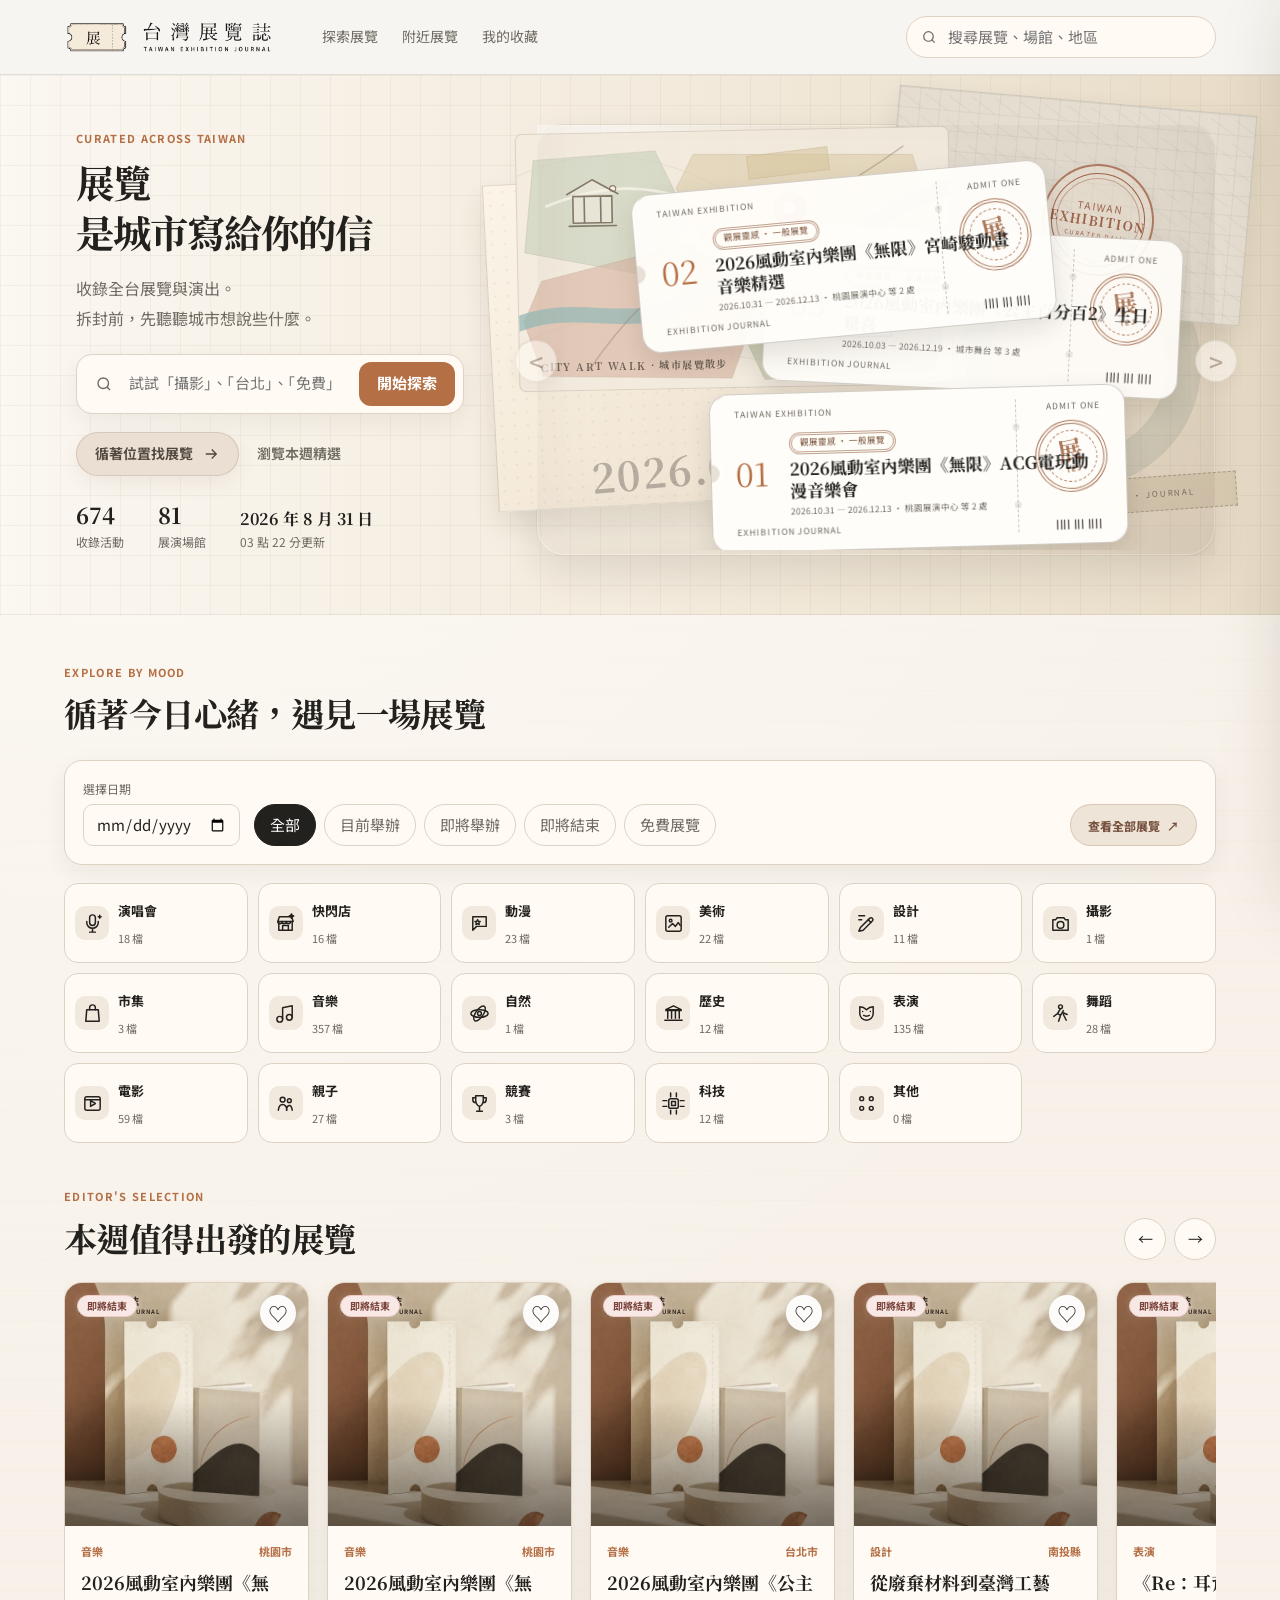
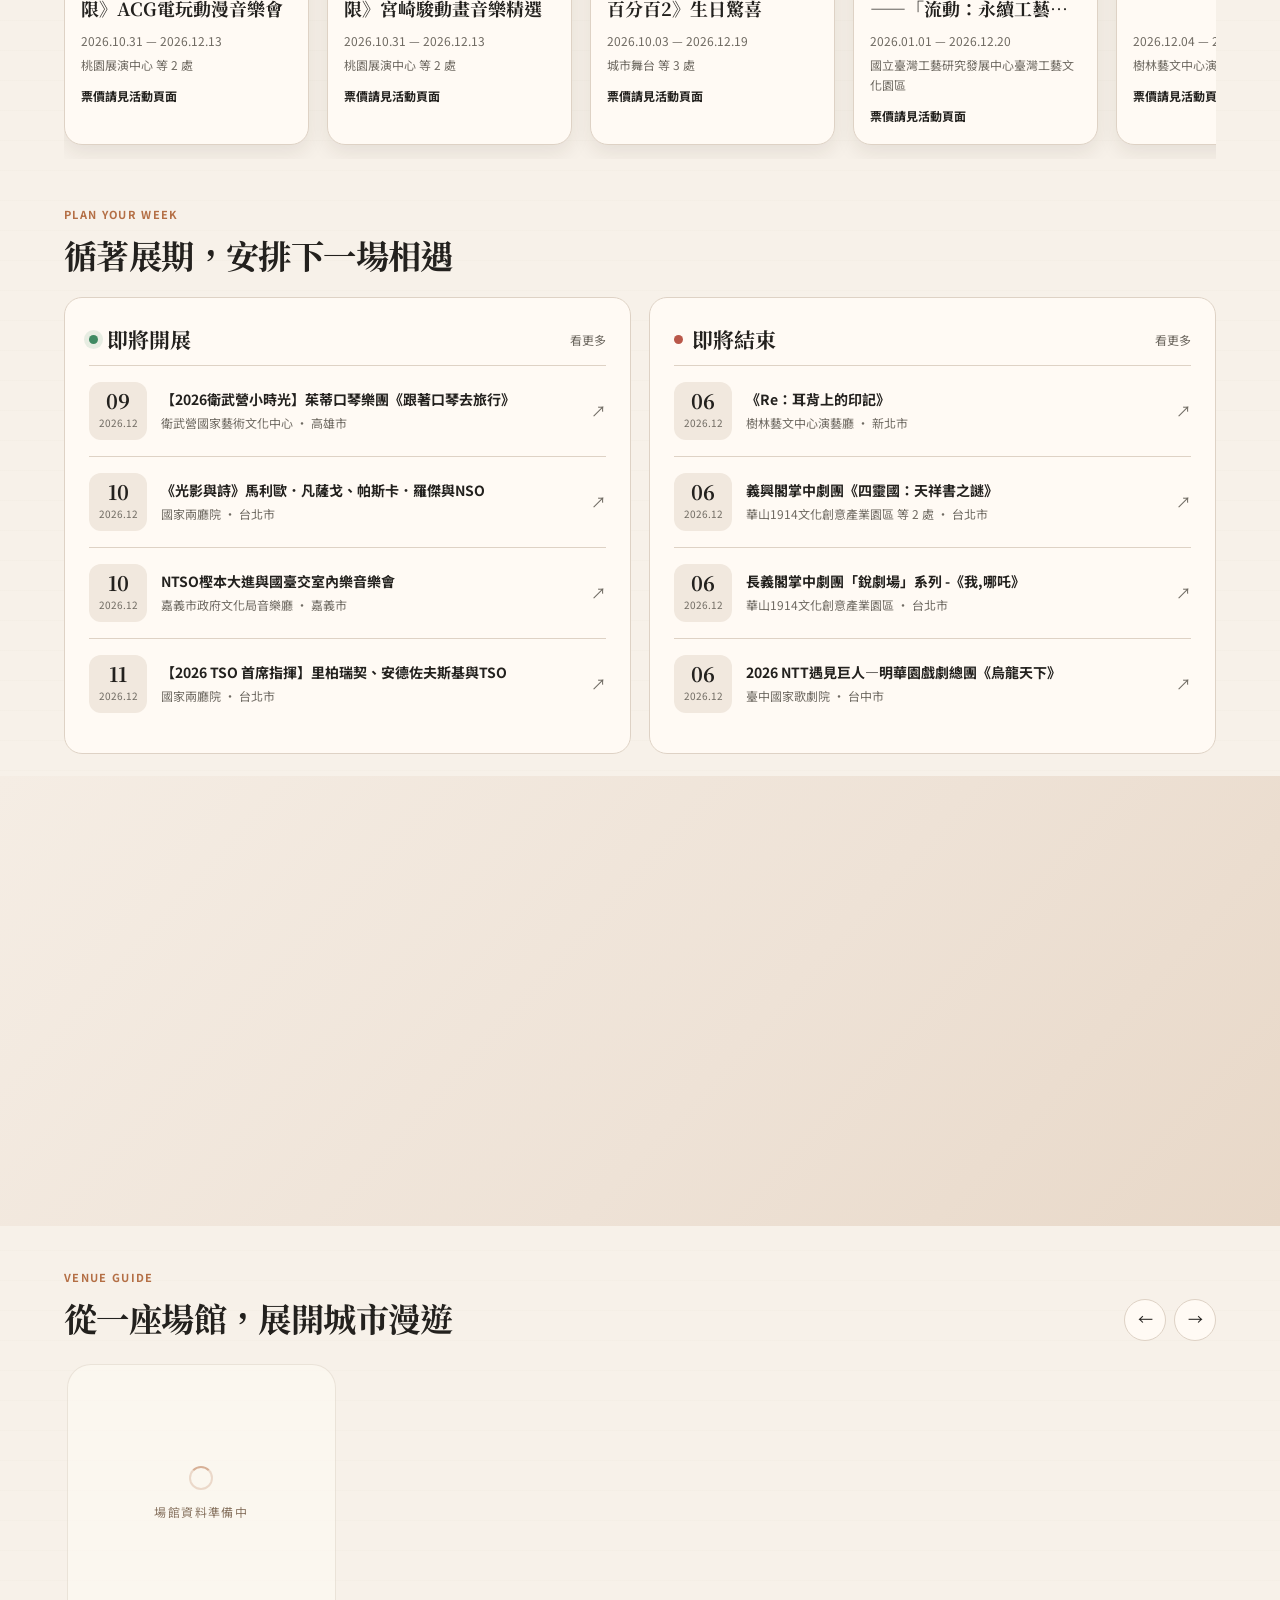
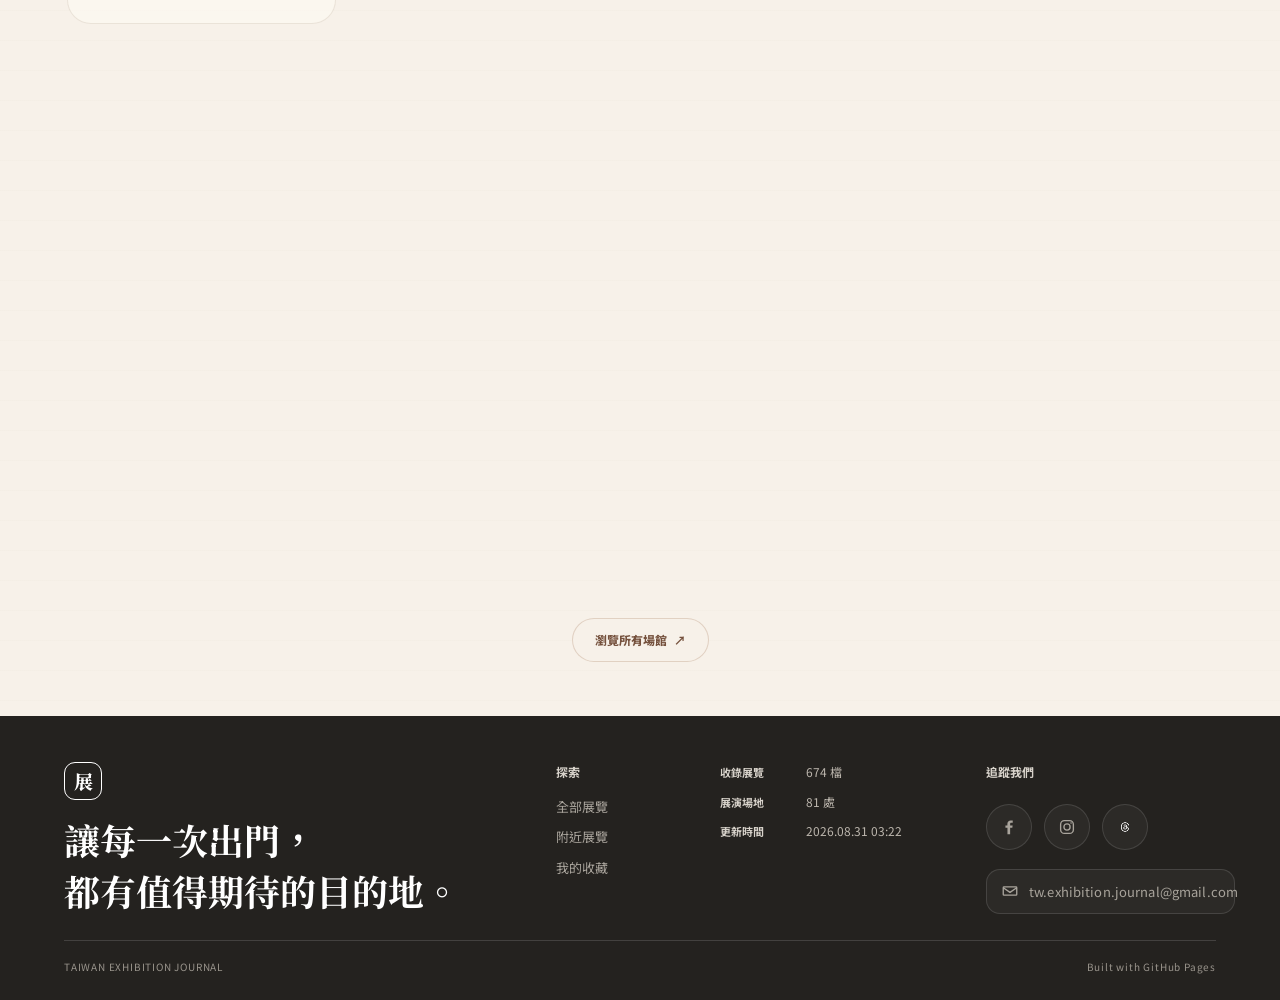
==== index.html @ 4c399c30 "fix: audit all exhibition categories R18" ====
<!DOCTYPE html>
<html lang="zh-Hant-TW">
<head>
  <meta charset="UTF-8">
  <meta name="viewport" content="width=device-width, initial-scale=1.0">
  <meta name="theme-color" content="#f7f1e9">
  <meta id="metaDescription" name="description" content="想看展，卻不知道從哪裡開始？整理全台最新展覽、藝術快閃與大型展會，一鍵掌握展期、場館與門票資訊，陪你找到下一次城市散步的靈感目的地。">
  <meta property="og:type" content="website">
  <meta id="metaOgTitle" property="og:title" content="台灣展覽誌｜全台展覽與演出資訊">
  <meta id="metaOgDescription" property="og:description" content="想看展，卻不知道從哪裡開始？整理全台最新展覽、藝術快閃與大型展會，一鍵掌握展期、場館與門票資訊，陪你找到下一次城市散步的靈感目的地。">
  <meta id="metaOgImage" property="og:image" content="https://twexhibition.com/logo-512.png">
  <meta id="metaOgUrl" property="og:url" content="https://twexhibition.com/">
  <link rel="canonical" href="https://twexhibition.com/">
  <link rel="icon" href="/favicon.ico" sizes="any">
  <link rel="icon" href="/favicon.svg" type="image/svg+xml">
  <link rel="icon" href="/favicon-48.png" sizes="48x48" type="image/png">
  <link rel="apple-touch-icon" href="/apple-touch-icon.png" sizes="180x180">
  <link rel="manifest" href="/site.webmanifest">
  <title>台灣展覽誌｜全台展覽與演出資訊</title>
  <script id="structuredData" type="application/ld+json">{"@context":"https://schema.org","@graph":[{"@type":"WebSite","@id":"https://twexhibition.com/#website","name":"台灣展覽誌","url":"https://twexhibition.com/","description":"想看展，卻不知道從哪裡開始？整理全台最新展覽、藝術快閃與大型展會，一鍵掌握展期、場館與門票資訊，陪你找到下一次城市散步的靈感目的地。","publisher":{"@id":"https://twexhibition.com/#organization"}},{"@type":"Organization","@id":"https://twexhibition.com/#organization","name":"台灣展覽誌","url":"https://twexhibition.com/","logo":{"@type":"ImageObject","url":"https://twexhibition.com/logo-512.png","width":512,"height":512}}]}</script>
  <link rel="preconnect" href="https://fonts.googleapis.com">
  <link rel="preconnect" href="https://fonts.gstatic.com" crossorigin>
  <link href="https://fonts.googleapis.com/css2?family=Noto+Sans+TC:wght@400;500;600;700&family=Noto+Serif+TC:wght@600;700;900&display=optional" rel="stylesheet">
  <!-- Compatibility history: assets/styles.css?v=6.5.0-r11.0.2 · assets/app.js?v=6.5.0-r11.0.2 · assets/styles.css?v=6.5.0-r12-stable2-p4 · assets/app.js?v=6.5.0-r12-stable2-p4 -->
  <!-- Compatibility: assets/styles.css?v=6.5.0-r12-stable2-p5b · assets/app.js?v=6.5.0-r12-stable2-p5b -->
  <!-- Compatibility: assets/styles.css?v=6.5.0-r12-stable2-c3 · assets/app.js?v=6.5.0-r14-single-tap1 -->
  <!-- Performance patch P1: inward Hero controls, lower paint cost, smoother section reveals. -->
  <link rel="stylesheet" href="assets/styles.css?v=6.5.0-r18">
<!-- Google Tag Manager -->
<script>(function(w,d,s,l,i){w[l]=w[l]||[];w[l].push({'gtm.start':
new Date().getTime(),event:'gtm.js'});var loaded=false;function load(){if(loaded)return;loaded=true;
var f=d.getElementsByTagName(s)[0],j=d.createElement(s),dl=l!='dataLayer'?'&l='+l:'';
j.async=true;j.src='https://www.googletagmanager.com/gtm.js?id='+i+dl;f.parentNode.insertBefore(j,f);}
if('requestIdleCallback'in w){w.requestIdleCallback(load,{timeout:2600});}else{w.setTimeout(load,1800);}
})(window,document,'script','dataLayer','GTM-PQ3RJXSZ');</script>
<!-- End Google Tag Manager -->
</head>
<body>
  <!-- Google Tag Manager (noscript) -->
<noscript><iframe src="https://www.googletagmanager.com/ns.html?id=GTM-PQ3RJXSZ"
height="0" width="0" style="display:none;visibility:hidden"></iframe></noscript>
<!-- End Google Tag Manager (noscript) -->
  <div class="page-noise" aria-hidden="true"></div>

  <header class="site-header" id="siteHeader">
    <div class="nav-shell">
      <a class="brand" id="siteBrandLink" href="./" data-force-home-reload aria-label="重新載入台灣展覽誌首頁">
        <span class="brand-logo-frame" aria-hidden="true">
          <img src="assets/taiwan-exhibition-journal-logo-v10.png?v=6.5.0-r7" alt="" onerror="this.hidden=true;this.closest('.brand-logo-frame').classList.add('logo-load-failed')">
          <span class="brand-logo-fallback">
            <b>展</b>
            <span><strong>台灣展覽誌</strong><small>TAIWAN EXHIBITION JOURNAL</small></span>
          </span>
        </span>
      </a>

      <nav class="desktop-nav" aria-label="主要導覽">
        <a href="?view=all">探索展覽</a>
        <a href="?view=nearby">附近展覽</a>
        <a href="?view=discussions" data-social-nav hidden>大家在聊</a>
        <a href="?view=favorites">我的收藏</a>
      </nav>

      <form class="nav-search" id="navSearchForm" role="search">
        <svg viewBox="0 0 24 24" aria-hidden="true"><circle cx="11" cy="11" r="7"></circle><path d="m20 20-4-4"></path></svg>
        <input id="navSearchInput" type="search" placeholder="搜尋展覽、場館、地區" autocomplete="off">
      </form>

      <button class="mobile-menu-button" id="mobileMenuButton" type="button" aria-label="開啟選單" aria-expanded="false">
        <span></span><span></span><span></span>
      </button>
    </div>
  </header>

  <div class="mobile-menu-backdrop" id="mobileMenuBackdrop" hidden></div>
  <aside class="mobile-menu" id="mobileMenu" hidden aria-hidden="true" aria-labelledby="mobileMenuTitle">
      <div class="mobile-menu-head">
        <div>
          <p class="eyebrow">EXPLORE MENU</p>
          <h2 id="mobileMenuTitle">尋找下一場展覽</h2>
        </div>
        <button class="mobile-menu-close" id="mobileMenuClose" type="button" aria-label="關閉選單">×</button>
      </div>

      <form class="mobile-search" id="mobileSearchForm" role="search">
        <span aria-hidden="true">⌕</span>
        <input id="mobileSearchInput" type="search" placeholder="搜尋展覽、場館、主辦方、歌手或演員">
        <button type="submit">搜尋</button>
      </form>

      <nav class="mobile-menu-nav" aria-label="行動版主要導覽">
        <a href="?view=all">探索展覽</a>
        <a href="?view=nearby">附近展覽</a>
        <a href="?view=discussions" data-social-nav hidden>大家在聊</a>
        <a href="?view=favorites">我的收藏</a>
      </nav>

      <section class="mobile-filter-section" id="mobileCategorySection">
        <div class="mobile-filter-section-head">
          <div><small>CATEGORY</small><h3>展覽分類</h3></div>
          <button id="mobileCategoryExpand" type="button" aria-expanded="false">展開全部</button>
        </div>
        <div class="mobile-category-grid" id="mobileCategoryOptions"></div>
      </section>

      <section class="mobile-filter-section" id="mobileCalendarSection">
        <div class="mobile-filter-section-head">
          <div><small>CALENDAR</small><h3>觀展日曆</h3></div>
          <button id="mobileCalendarClear" type="button">清除日期</button>
        </div>
        <div class="mobile-calendar">
          <div class="calendar-head">
            <button type="button" id="mobileCalendarPrev" aria-label="上個月">←</button>
            <strong id="mobileCalendarMonthLabel"></strong>
            <button type="button" id="mobileCalendarNext" aria-label="下個月">→</button>
          </div>
          <div class="calendar-weekdays" aria-hidden="true"><span>日</span><span>一</span><span>二</span><span>三</span><span>四</span><span>五</span><span>六</span></div>
          <div class="calendar-grid" id="mobileCalendarGrid"></div>
        </div>
      </section>

      <section class="mobile-filter-section" id="mobileLocationSection">
        <div class="mobile-filter-section-head">
          <div><small>LOCATION</small><h3>依縣市與場館篩選</h3></div>
        </div>
        <div class="mobile-location-actions">
          <button type="button" id="mobileRegionLaunch"><span>地區</span><small>選擇縣市</small><i>›</i></button>
          <button type="button" id="mobileVenueLaunch"><span>場館</span><small>搜尋或多選展演場地</small><i>›</i></button>
        </div>
      </section>

      <section class="mobile-region-subpanel" id="mobileRegionPanel" aria-hidden="true" aria-labelledby="mobileRegionTitle">
        <div class="mobile-menu-head">
          <button class="mobile-subpanel-back" id="mobileRegionBack" type="button" aria-label="回上一層">←</button>
          <div><p class="eyebrow">REGION</p><h2 id="mobileRegionTitle">選擇縣市</h2></div>
        </div>
        <div class="mobile-region-options" id="mobileRegionOptions"></div>
      </section>
  </aside>

  <main id="app">
    <section class="home-view" id="homeView" hidden>
      <section class="hero" id="top">
        <div class="hero-copy">
          <p class="eyebrow">CURATED ACROSS TAIWAN</p>
          <h1>展覽<br>是城市寫給你的信</h1>
          <p class="hero-lead">收錄全台展覽與演出。<br>拆封前，先聽聽城市想說些什麼。</p>

          <form class="hero-search" id="heroSearchForm" role="search">
            <svg viewBox="0 0 24 24" aria-hidden="true"><circle cx="11" cy="11" r="7"></circle><path d="m20 20-4-4"></path></svg>
            <input id="heroSearchInput" type="search" placeholder="試試「攝影」、「台北」、「免費」">
            <button type="submit">開始探索</button>
          </form>

          <div class="hero-actions">
            <a class="primary-link" href="?view=nearby">
              <span>循著位置找展覽</span>
              <svg viewBox="0 0 24 24" aria-hidden="true"><path d="M5 12h14M13 6l6 6-6 6"></path></svg>
            </a>
            <a class="text-link" href="#discover">瀏覽本週精選</a>
          </div>

          <div class="hero-stats" aria-label="網站統計">
            <div><strong id="heroEventCount">—</strong><span>收錄活動</span></div>
            <div><strong id="heroVenueCount">—</strong><span>展演場館</span></div>
            <div class="updated-stat"><strong id="heroUpdatedDate">—</strong><span id="heroUpdatedTime">資料更新時間</span></div>
          </div>
        </div>

        <div class="hero-visual hero-paper-collage" aria-label="隨機展覽票券推薦">
          <div class="paper-collage-layer" aria-hidden="true">
            <span class="paper-sheet paper-sheet-main"></span>
            <span class="paper-sheet paper-sheet-grid"></span>
            <span class="paper-city-map">
              <svg viewBox="0 0 420 250" aria-hidden="true">
                <rect width="420" height="250" rx="8" fill="#f4ecdf"></rect>
                <g class="city-contours">
                  <path d="M-24 52C55 8 128 18 188 50s124 31 256-6"></path>
                  <path d="M-18 214c76-43 134-40 192-9s121 26 270-19"></path>
                </g>
                <g class="city-districts">
                  <path class="district-sage" d="M16 25 135 18l34 74-51 46-112-23Z"></path>
                  <path class="district-sand" d="m172 22 214 4 25 87-83 39-145-39-28-58Z"></path>
                  <path class="district-clay" d="m22 143 146-35 67 56-29 77-184-5-18-53Z"></path>
                  <path class="district-olive" d="m238 137 105-28 79 44-18 83-166 7-27-59Z"></path>
                </g>
                <path class="city-river" d="M-22 193C54 154 100 200 164 164s119-18 164-57c37-32 73-43 119-55"></path>
                <g class="city-routes">
                  <path d="M28 70C110 38 169 57 226 102s108 59 170 35"></path>
                  <path d="M67 230C109 171 151 136 208 110S316 60 377 18"></path>
                </g>
                <g class="city-nodes">
                  <circle cx="93" cy="54" r="4"></circle>
                  <circle cx="205" cy="107" r="4"></circle>
                  <circle cx="330" cy="141" r="4"></circle>
                </g>
                <g class="city-landmarks">
                  <g transform="translate(48 37)">
                    <path d="m0 22 25-14 25 14M6 24h38v26H6zM17 24v26M33 24v26M2 53h46"></path>
                  </g>
                  <g transform="translate(300 158)">
                    <path d="M0 45V14L15 5l16 9 15-9 16 9v31M0 45h62M12 23h10v10H12zM41 23h10v10H41z"></path>
                  </g>
                </g>
                <g class="city-pin" transform="translate(265 77)">
                  <path d="M0-18c-10 0-18 8-18 17 0 13 18 29 18 29S18 12 18-1C18-10 10-18 0-18Z"></path>
                  <circle cy="-1" r="6"></circle>
                </g>
                <text class="city-map-title" x="20" y="231">CITY ART WALK · 城市展覽散步</text>
              </svg>
            </span>
            <span class="paper-stamp">TAIWAN<br><b>EXHIBITION</b><small>CURATED DAILY</small></span>
            <span class="paper-date" id="heroPaperDate">2026.07</span>
            <span class="paper-ticket-stub">ADMIT ONE · JOURNAL</span>
            <span class="paper-tape tape-one"></span>
            <span class="paper-tape tape-two"></span>
          </div>
          <div class="hero-counter-overlay" aria-hidden="true"></div>
          <button class="hero-carousel-arrow hero-carousel-next" id="heroNextButton" type="button" aria-label="顯示下一組展覽">
            <span aria-hidden="true">&lt;</span>
          </button>
          <div class="hero-ticket-stage" id="heroCarousel" role="region" aria-roledescription="carousel" aria-label="展覽票券推薦">
            <div class="hero-ticket-stack" id="heroTicketStack" aria-live="polite" aria-atomic="true"></div>
            <div class="hero-carousel-status" id="heroCarouselStatus" aria-live="polite"></div>
          </div>
          <button class="hero-carousel-arrow hero-carousel-previous" id="heroPreviousButton" type="button" aria-label="顯示上一組展覽">
            <span aria-hidden="true">&gt;</span>
          </button>
        </div>
      </section>

      <section class="editorial-section social-discussions-section social-discussions-home" id="socialDiscussionsSection" hidden>
        <div class="section-heading">
          <div><p class="eyebrow">SOCIAL DISCOVERY</p><h2>最近大家在聊</h2><p class="section-description">從公開討論裡，聽見展覽之外的回聲。內容皆經人工確認並連結回站內展覽。</p></div>
          <div class="section-heading-actions"><a class="text-link" id="socialDiscussionsAllLink" href="?view=discussions" hidden>查看全部話題 →</a><div class="section-controls"><button class="icon-button" type="button" data-scroll-target="socialDiscussionsRail" data-dir="-1" aria-label="向左瀏覽社群討論">←</button><button class="icon-button" type="button" data-scroll-target="socialDiscussionsRail" data-dir="1" aria-label="向右瀏覽社群討論">→</button></div></div>
        </div>
        <div class="social-discussions-rail" id="socialDiscussionsRail"></div>
      </section>

      <section class="discovery-panel" id="discover">
        <div class="panel-topline">
          <div>
            <p class="eyebrow">EXPLORE BY MOOD</p>
            <h2>循著今日心緒，遇見一場展覽</h2>
          </div>
        </div>

        <div class="mobile-home-quick-actions" aria-label="快速尋找展覽">
          <button type="button" data-open-mobile-filter="calendar"><span>日曆</span><small>選擇日期</small></button>
          <button type="button" data-open-mobile-filter="category"><span>分類</span><small>選擇類型</small></button>
          <button type="button" data-open-mobile-filter="location"><span>展區</span><small>地區與場館</small></button>
          <a href="?view=all&amp;admission=free"><span>免費</span><small>免費入場</small></a>
        </div>

        <div class="filter-workbench">
          <div class="quick-filters reveal-sequence" data-reveal-sequence>
            <div class="date-field">
              <label for="datePicker">選擇日期</label>
              <input type="date" id="datePicker">
            </div>
            <div class="status-pills" id="statusPills">
              <button type="button" class="active" data-status="all">全部</button>
              <button type="button" data-status="ongoing">目前舉辦</button>
              <button type="button" data-status="upcoming">即將舉辦</button>
              <button type="button" data-status="ending">即將結束</button>
              <button type="button" data-status="free">免費展覽</button>
            </div>
            <button class="clear-filter" id="clearFiltersButton" type="button">清除篩選</button>
            <a href="?view=all" class="discover-all-button">查看全部展覽 <span>↗</span></a>
          </div>

          <section class="filter-results-section" id="filterResultsSection" hidden aria-live="polite">
            <div class="section-heading">
              <div>
                <p class="eyebrow" id="filterResultsEyebrow">FILTERED EXHIBITIONS</p>
                <h2 id="filterResultsTitle">符合條件的展覽</h2>
                <p class="section-description" id="filterResultsDescription"></p>
              </div>
              <div class="section-controls">
                <button class="icon-button" type="button" data-scroll-target="filterResultsRail" data-dir="-1" aria-label="向左捲動">←</button>
                <button class="icon-button" type="button" data-scroll-target="filterResultsRail" data-dir="1" aria-label="向右捲動">→</button>
              </div>
            </div>
            <div class="featured-rail motion-card-rail" id="filterResultsRail"></div>
            <div class="filter-results-footer">
              <a class="primary-link" id="filterResultsMore" href="?view=all">查看更多展覽</a>
              <button class="text-button" id="filterResultsClear" type="button">清除目前篩選</button>
            </div>
          </section>
        </div>

        <div class="category-strip reveal-sequence" id="categoryStrip" data-reveal-sequence aria-label="展覽分類"></div>
      </section>


      <section class="editorial-section featured-block motion-section" data-motion-group>
        <div class="section-heading">
          <div>
            <p class="eyebrow">EDITOR'S SELECTION</p>
            <h2>本週值得出發的展覽</h2>
          </div>
          <div class="section-controls">
            <button class="icon-button" type="button" data-scroll-target="featuredRail" data-dir="-1" aria-label="向左捲動">←</button>
            <button class="icon-button" type="button" data-scroll-target="featuredRail" data-dir="1" aria-label="向右捲動">→</button>
          </div>
        </div>
        <div class="featured-rail motion-card-rail" id="featuredRail"></div>
      </section>

      <section class="editorial-section split-feature">
        <div class="section-heading">
          <div>
            <p class="eyebrow">PLAN YOUR WEEK</p>
            <h2>循著展期，安排下一場相遇</h2>
          </div>
        </div>
        <div class="time-grid" data-split-reveal>
          <article class="time-column">
            <div class="time-column-head">
              <div><span class="time-dot upcoming"></span><h3>即將開展</h3></div>
              <a href="?status=upcoming&view=all">看更多</a>
            </div>
            <div class="compact-list" id="upcomingList"></div>
          </article>
          <article class="time-column dark-column">
            <div class="time-column-head">
              <div><span class="time-dot closing"></span><h3>即將結束</h3></div>
              <a href="?status=ending&view=all">看更多</a>
            </div>
            <div class="compact-list" id="endingList"></div>
          </article>
        </div>
      </section>

      <section class="nearby-home editorial-section" data-motion-group data-section-motion="nearby">
        <div class="nearby-copy motion-card">
          <p class="eyebrow">AROUND YOU</p>
          <h2>這些選擇，<br>離你不遠</h2>
          <p>讓所在的位置成為起點，沿著距離慢慢拾起城市裡的展覽風景。</p>
          <button class="location-button" id="homeLocationButton" type="button">
            <svg viewBox="0 0 24 24" aria-hidden="true"><circle cx="12" cy="12" r="3"></circle><path d="M12 2v3M12 19v3M2 12h3M19 12h3"></path></svg>
            使用目前位置
          </button>
          <a class="text-link" href="?view=nearby">開啟完整地圖 →</a>
        </div>
        <div class="nearby-stack" id="nearbyHomeList"></div>
      </section>


      <section class="editorial-section venue-section" data-motion-group data-section-motion="venue">
        <div class="section-heading">
          <div>
            <p class="eyebrow">VENUE GUIDE</p>
            <h2>從一座場館，展開城市漫遊</h2>
          </div>
          <div class="section-controls venue-controls">
            <button class="icon-button" type="button" data-scroll-target="venueGrid" data-dir="-1" aria-label="向左瀏覽場館">←</button>
            <button class="icon-button" type="button" data-scroll-target="venueGrid" data-dir="1" aria-label="向右瀏覽場館">→</button>
          </div>
        </div>
        <div class="venue-grid" id="venueGrid" aria-label="熱門場館，可左右滑動"></div>
        <div class="venue-section-footer">
          <a href="?view=all" class="venue-all-button">瀏覽所有場館 <span>↗</span></a>
        </div>
      </section>
    </section>

    <section class="listing-view app-view" id="listingView" hidden>
      <div class="view-hero compact-view-hero listing-view-hero">
        <div class="listing-heading-column">
          <div class="view-title-row">
            <div>
              <p class="eyebrow" id="listingEyebrow">EXPLORE EXHIBITIONS</p>
              <h1 id="listingTitle">探索全台展覽</h1>
            </div>
          </div>

          <section class="listing-status-panel" aria-labelledby="listingStatusTitle">
            <div class="filter-panel-heading compact">
              <div><small>STATUS</small><h2 id="listingStatusTitle">舉辦狀態</h2></div>
            </div>
            <div class="listing-status-options" id="listingStatusOptions"></div>
          </section>

          <section class="listing-admission-panel" aria-labelledby="listingAdmissionTitle">
            <div class="filter-panel-heading compact">
              <div><small>ADMISSION</small><h2 id="listingAdmissionTitle">票價類型</h2></div>
            </div>
            <div class="listing-admission-options" id="listingAdmissionOptions"></div>
          </section>
        </div>

        <section class="listing-category-panel" aria-labelledby="listingCategoryTitle">
          <div class="filter-panel-heading compact">
            <div><small>CATEGORY</small><h2 id="listingCategoryTitle">展覽分類</h2></div>
            <button class="text-button" type="button" data-clear-filter="category">清除分類</button>
          </div>
          <div class="listing-category-grid" id="listingCategoryOptions"></div>
        </section>
      </div>

      <div class="mobile-listing-filter-launchers" aria-label="行動版展覽篩選">
        <button type="button" data-open-mobile-filter="category"><span>分類</span><small>選擇展覽類型</small></button>
        <button type="button" data-open-mobile-filter="calendar"><span>日曆</span><small>選擇觀展日期</small></button>
        <button class="wide" type="button" data-open-mobile-filter="location"><span>依縣市與場館篩選</span><small>選擇地區或展演場地</small><i>›</i></button>
      </div>

      <div class="listing-layout">
        <aside class="filter-sidebar" id="filterSidebar">
          <section class="sidebar-calendar-panel" aria-labelledby="listingCalendarTitle">
            <div class="filter-panel-heading compact sidebar-panel-heading">
              <div><small>DATE</small><h2 id="listingCalendarTitle">觀展日期</h2></div>
              <button class="text-button" type="button" id="sidebarClearDate">清除</button>
            </div>
            <div class="calendar-shell" id="listingCalendar">
              <div class="calendar-head">
                <button type="button" id="calendarPrevButton" aria-label="上個月">←</button>
                <strong id="calendarMonthLabel"></strong>
                <button type="button" id="calendarNextButton" aria-label="下個月">→</button>
              </div>
              <div class="calendar-weekdays" aria-hidden="true"><span>日</span><span>一</span><span>二</span><span>三</span><span>四</span><span>五</span><span>六</span></div>
              <div class="calendar-grid" id="listingCalendarGrid"></div>
              <div class="calendar-footer">
                <button type="button" id="calendarTodayButton">今天</button>
                <span id="calendarSelectionText">尚未選擇日期</span>
              </div>
            </div>
          </section>
          <div class="location-filter-panel">
            <div class="filter-sidebar-head">
              <div><small>LOCATION</small><h2>依縣市與場館篩選</h2></div>
              <button class="filter-close-button" id="filterCloseButton" type="button" aria-label="關閉篩選">×</button>
            </div>
            <p class="filter-sidebar-intro">先選縣市快速查看，或開啟完整場地面板搜尋與多選。</p>
            <button class="venue-selector-launch" id="venueSelectorLaunch" type="button">
              <span><small>VENUE SELECTOR</small><strong>搜尋或選擇展演場地</strong></span>
              <span class="venue-selector-launch-icon" aria-hidden="true">
                <svg viewBox="0 0 24 24" focusable="false">
                  <path d="M4 7h10M18 7h2M4 17h2M10 17h10M4 12h4M12 12h8"></path>
                  <circle cx="16" cy="7" r="2"></circle>
                  <circle cx="8" cy="17" r="2"></circle>
                  <circle cx="10" cy="12" r="2"></circle>
                </svg>
              </span>
            </button>
            <div class="venue-selected-preview" id="venueSelectedPreview" hidden></div>
            <div class="location-accordion" id="listingLocationAccordion"></div>
          </div>
        </aside>

        <div class="listing-content">
          <div class="listing-toolbar">
            <div>
              <button class="filter-drawer-button" id="filterDrawerButton" type="button">日期與地點篩選</button>
              <span id="listingCount">載入中…</span>
            </div>
            <select id="sortSelect" aria-label="展覽排序方式">
              <option value="recommended">推薦排序</option>
              <option value="popular">熱門排序</option>
              <option value="title">名稱排序</option>
              <option value="time">時間排序</option>
            </select>
          </div>
          <div class="active-filters" id="activeFilters"></div>
          <div class="exhibition-grid" id="listingGrid"></div>
          <div class="empty-state" id="listingEmpty" hidden>
            <span>✦</span>
            <h3>沒有找到符合條件的展覽</h3>
            <p>試著調整日期、分類、地區或場館。</p>
          </div>
        </div>
      </div>
    </section>


    <div class="venue-selector-backdrop" id="venueSelectorBackdrop" hidden></div>
    <aside class="venue-selector-drawer" id="venueSelectorDrawer" aria-hidden="true" aria-labelledby="venueSelectorTitle">
      <div class="venue-selector-head">
        <div>
          <p class="eyebrow">VENUE SELECTOR</p>
          <h2 id="venueSelectorTitle">選擇展演場地</h2>
          <p>依縣市、場地類型或常用別名，找到這次想去的地方。</p>
        </div>
        <button class="venue-selector-close" id="venueSelectorClose" type="button" aria-label="關閉場地選擇">×</button>
      </div>
      <label class="venue-selector-search">
        <span aria-hidden="true">⌕</span>
        <input id="venueSelectorSearch" type="search" placeholder="搜尋場館、園區、行政區或別名">
      </label>
      <div class="venue-selector-selected" id="venueSelectorSelected" hidden>
        <div class="venue-selector-selected-head"><strong>已選場地</strong><button type="button" id="venueSelectorClear">清除全部</button></div>
        <div class="venue-selector-chips" id="venueSelectorChips"></div>
      </div>
      <div class="venue-type-tabs-shell">
        <button class="venue-type-scroll-button" type="button" data-scroll-target="venueTypeTabs" data-scroll-step="0.62" data-dir="-1" aria-label="向左瀏覽場地類型">←</button>
        <div class="venue-type-tabs" id="venueTypeTabs" aria-label="場地類型，可左右滑動" tabindex="0"></div>
        <button class="venue-type-scroll-button" type="button" data-scroll-target="venueTypeTabs" data-scroll-step="0.62" data-dir="1" aria-label="向右瀏覽場地類型">→</button>
      </div>
      <div class="venue-selector-list" id="venueSelectorList"></div>
      <div class="venue-selector-footer">
        <button class="venue-selector-reset" id="venueSelectorReset" type="button">清除全部</button>
        <button class="venue-selector-apply" id="venueSelectorApply" type="button">查看展覽</button>
      </div>
    </aside>

    <section class="nearby-view app-view" id="nearbyView" hidden>
      <div class="view-hero nearby-view-hero">
        <div>
          <p class="eyebrow">NEARBY EXHIBITIONS</p>
          <h1>附近展覽</h1>
          <p id="nearbyStatusText">允許定位後，顯示 10 公里內展覽並依距離排序。</p>
        </div>
        <button class="location-button light" id="nearbyLocationButton" type="button">重新取得位置</button>
      </div>
      <div class="nearby-layout">
        <div class="nearby-map" id="nearbyMap"></div>
        <div class="nearby-results">
          <div class="nearby-results-head"><h2>你附近 10 公里</h2><span id="nearbyCount"></span></div>
          <div class="nearby-result-list" id="nearbyResultList"></div>
        </div>
      </div>
    </section>

    <section class="social-view app-view" id="socialView" hidden>
      <div class="view-hero compact-view-hero social-view-hero">
        <p class="eyebrow">SOCIAL DISCOVERY</p>
        <h1>大家在聊</h1>
        <p>從 Threads、PTT 與 Dcard 的公開討論裡，整理與展覽真正相關的聲音。所有內容皆經人工審核，不取代官方日期、地址與票價。</p>
      </div>
      <div class="social-view-shell">
        <div class="social-view-toolbar">
          <div class="social-platform-filters" id="socialPlatformFilters" aria-label="社群平台篩選">
            <button type="button" class="active" data-social-platform="all">全部</button>
            <button type="button" data-social-platform="threads">Threads</button>
            <button type="button" data-social-platform="ptt">PTT</button>
            <button type="button" data-social-platform="dcard">Dcard</button>
          </div>
          <select id="socialSortSelect" aria-label="社群討論排序">
            <option value="popular">熱門討論</option>
            <option value="latest">最新討論</option>
          </select>
        </div>
        <p class="social-view-count" id="socialViewCount"></p>
        <div class="social-discussion-grid" id="socialDiscussionGrid"></div>
        <div class="empty-state" id="socialViewEmpty" hidden><span>✦</span><h3>目前還沒有足夠的核准討論</h3><p>內容達到公開門檻後，這裡會自動出現。</p><a class="primary-link" href="./">回到首頁</a></div>
      </div>
    </section>

    <section class="detail-view app-view" id="detailView" hidden>
      <div class="detail-shell" id="detailContent"></div>
    </section>

    <section class="favorites-view app-view" id="favoritesView" hidden>
      <div class="view-hero compact-view-hero">
        <p class="eyebrow">YOUR SAVED LIST</p>
        <h1>我的收藏</h1>
        <p>把想看的展覽先存起來，慢慢安排下一次出發。</p>
      </div>
      <div class="favorites-shell">
        <div class="listing-toolbar"><span id="favoritesCount"></span></div>
        <div class="exhibition-grid favorites-grid" id="favoritesGrid"></div>
        <div class="empty-state" id="favoritesEmpty" hidden>
          <span>♡</span>
          <h3>還沒有收藏任何展覽</h3>
          <p>點選卡片上的愛心，就能加入你的觀展清單。</p>
          <a class="primary-link" href="?view=all">開始探索</a>
        </div>
        <section class="favorites-recommendations" id="favoritesRecommendations" hidden>
          <div class="section-heading">
            <div>
              <p class="eyebrow">BECAUSE YOU SAVED</p>
              <h2>沿著收藏，遇見下一場</h2>
              <p class="section-description" id="favoritesRecommendationCopy"></p>
            </div>
            <div class="section-controls">
              <button class="icon-button" type="button" data-scroll-target="favoritesRecommendationRail" data-dir="-1" aria-label="向左瀏覽推薦">←</button>
              <button class="icon-button" type="button" data-scroll-target="favoritesRecommendationRail" data-dir="1" aria-label="向右瀏覽推薦">→</button>
            </div>
          </div>
          <div class="featured-rail favorites-recommendation-rail" id="favoritesRecommendationRail"></div>
        </section>
      </div>
    </section>

    <section class="loading-view" id="loadingView">
      <div class="loader-mark">展</div>
      <p>正在整理今天的展覽</p>
    </section>

    <section class="error-view" id="errorView" hidden>
      <span>!</span>
      <h2>展覽資料暫時無法載入</h2>
      <p>請確認 <code>data/exhibitions.json</code> 已存在，或稍後重新整理頁面。</p>
      <button type="button" onclick="location.reload()">重新整理</button>
    </section>
  </main>

  <footer class="site-footer">
    <div class="footer-top">
      <div>
        <span class="brand-seal">展</span>
        <h2>讓每一次出門，<br>都有值得期待的目的地。</h2>
      </div>
      <div class="footer-links">
        <div class="footer-navigation"><strong>探索</strong><a href="?view=all">全部展覽</a><a href="?view=nearby">附近展覽</a><a href="?view=discussions" data-social-nav hidden>大家在聊</a><a href="?view=favorites">我的收藏</a></div>
        <div class="footer-metrics" aria-label="網站資料摘要">
          <div class="footer-metric"><strong>收錄展覽</strong><span id="footerRecordCount">— 檔</span></div>
          <div class="footer-metric"><strong>展演場地</strong><span id="footerVenueCount">— 處</span></div>
          <div class="footer-metric"><strong>更新時間</strong><span id="footerUpdatedAt">讀取資料時間中</span></div>
        </div>
        <div class="footer-social" aria-label="社群平台與聯絡方式">
          <strong>追蹤我們</strong>
          <div class="footer-social-row" aria-label="社群平台">
            <a class="footer-social-icon" href="https://www.facebook.com/profile.php?id=61592130883189" target="_blank" rel="noopener noreferrer" aria-label="Facebook">
              <svg viewBox="0 0 24 24" aria-hidden="true"><path d="M13.4 21v-8h2.7l.4-3h-3.1V8.1c0-.9.2-1.5 1.5-1.5h1.7V4c-.3 0-1.3-.1-2.5-.1-2.5 0-4.1 1.5-4.1 4.4V10H7.6v3h2.5v8h3.3Z" fill="currentColor"/></svg>
            </a>
            <a class="footer-social-icon" href="https://www.instagram.com/twexhibition/" target="_blank" rel="noopener noreferrer" aria-label="Instagram">
              <svg viewBox="0 0 24 24" aria-hidden="true"><rect x="3.5" y="3.5" width="17" height="17" rx="5" ry="5" fill="none" stroke="currentColor" stroke-width="1.8"/><circle cx="12" cy="12" r="4.1" fill="none" stroke="currentColor" stroke-width="1.8"/><circle cx="17.4" cy="6.7" r="1.1" fill="currentColor"/></svg>
            </a>
            <a class="footer-social-icon" href="https://www.threads.com/@twexhibition" target="_blank" rel="noopener noreferrer" aria-label="Threads">
              <img src="assets/threads-logo-white.png" alt="" aria-hidden="true" />
            </a>
          </div>
          <a class="footer-mail-link" href="mailto:tw.exhibition.journal@gmail.com" aria-label="寄送郵件至 tw.exhibition.journal@gmail.com">
            <svg viewBox="0 0 24 24" aria-hidden="true"><path d="M4 6.5h16a1 1 0 0 1 1 1v9a1 1 0 0 1-1 1H4a1 1 0 0 1-1-1v-9a1 1 0 0 1 1-1Zm0 1.8 8 5.6 8-5.6" fill="none" stroke="currentColor" stroke-width="1.8" stroke-linecap="round" stroke-linejoin="round"/></svg>
            <span>tw.exhibition.journal@gmail.com</span>
          </a>
        </div>
      </div>
    </div>
    <div class="footer-bottom"><span>TAIWAN EXHIBITION JOURNAL</span><span>Built with GitHub Pages</span></div>
  </footer>

  <button class="back-to-top-ticket" id="backToTopButton" type="button" aria-label="回到頁面最上方">
    <span aria-hidden="true">↑</span>
    <small>TOP</small>
  </button>

  <div class="toast" id="toast" role="status" aria-live="polite"></div>

  <script src="assets/app.js?v=6.5.0-r18"></script>
</body>
</html>
---- assets/styles.css ----
/* Exhibition Hub V6.4.2 — venue tabs, brand fallback, ticket spacing, and mobile two-column cards. */
:root {
  --bg: #f7f5f1;
  --surface: #ffffff;
  --surface-soft: #f1eee8;
  --ink: #23211e;
  --muted: #6f6a62;
  --line: #ddd8cf;
  --accent: #b46f45;
  --accent-dark: #875036;
  --success: #34785a;
  --danger: #b95749;
  --radius-sm: 10px;
  --radius: 18px;
  --radius-lg: 28px;
  --shadow-sm: 0 8px 24px rgba(40, 33, 24, .06);
  --shadow: 0 18px 50px rgba(40, 33, 24, .10);
  --max: 1200px;
}

* { box-sizing: border-box; }
html {
  max-width: 100%;
  overflow-x: hidden;
  overflow-x: clip;
  scroll-behavior: smooth;
}
body {
  margin: 0;
  max-width: 100%;
  overflow-x: hidden;
  overflow-x: clip;
  background: var(--bg);
  color: var(--ink);
  font-family: "Noto Sans TC", -apple-system, BlinkMacSystemFont, "Segoe UI", sans-serif;
  font-size: 15px;
  line-height: 1.65;
  -webkit-font-smoothing: antialiased;
}
html.overlay-open,
body.menu-open,
body.venue-selector-open {
  overflow: hidden;
  overscroll-behavior: none;
}
[hidden] { display: none !important; }
a { color: inherit; text-decoration: none; }
button, input, select { font: inherit; }
button { cursor: pointer; }
img, video, svg { display: block; max-width: 100%; }
.page-noise { display: none; }

/* Header */
.site-header {
  position: sticky;
  top: 0;
  z-index: 100;
  background: rgba(247,245,241,.94);
  border-bottom: 1px solid rgba(221,216,207,.85);
  backdrop-filter: blur(18px);
}
.nav-shell {
  max-width: var(--max);
  height: 74px;
  margin: 0 auto;
  padding: 0 24px;
  display: flex;
  align-items: center;
  gap: 30px;
}
.brand { display: inline-flex; align-items: center; gap: 11px; flex-shrink: 0; }
.brand-seal {
  width: 38px;
  height: 38px;
  border: 1px solid var(--ink);
  border-radius: 11px;
  display: grid;
  place-items: center;
  font-family: "Noto Serif TC", serif;
  font-weight: 800;
  font-size: 19px;
}
.brand-copy { display: flex; flex-direction: column; line-height: 1.15; }
.brand-copy strong { font-family: "Noto Serif TC", serif; font-size: 17px; }
.brand-copy small { margin-top: 5px; color: var(--muted); font-size: 9px; letter-spacing: .11em; }
.desktop-nav { display: flex; align-items: center; gap: 24px; margin-left: 18px; }
.desktop-nav a { color: var(--muted); font-size: 14px; }
.desktop-nav a:hover { color: var(--ink); }
.nav-search {
  margin-left: auto;
  width: min(310px, 27vw);
  height: 42px;
  padding: 0 14px;
  display: flex;
  align-items: center;
  gap: 9px;
  border: 1px solid var(--line);
  border-radius: 999px;
  background: var(--surface);
}
.nav-search svg, .hero-search svg { width: 18px; fill: none; stroke: currentColor; stroke-width: 1.8; color: var(--muted); }
.nav-search input, .hero-search input, .mobile-search input {
  width: 100%;
  min-width: 0;
  border: 0;
  outline: 0;
  background: transparent;
  color: var(--ink);
}
.mobile-menu-button { display: none; margin-left: auto; width: 42px; height: 42px; border: 0; background: transparent; }
.mobile-menu-button span { width: 20px; height: 1.5px; margin: 5px auto; background: var(--ink); }
.mobile-menu {
  position: fixed;
  inset: 74px 0 0;
  z-index: 99;
  padding: 28px 24px;
  background: var(--bg);
  overflow: auto;
}
.mobile-menu > a { display: block; padding: 18px 0; border-bottom: 1px solid var(--line); font-size: 20px; font-weight: 700; }
.mobile-search { margin-top: 24px; display: flex; gap: 8px; }
.mobile-search input { padding: 13px 15px; border: 1px solid var(--line); border-radius: 12px; background: var(--surface); }
.mobile-search button { border: 0; border-radius: 12px; padding: 0 18px; background: var(--ink); color: #fff; }

/* Shared typography and buttons */
.eyebrow { margin: 0 0 10px; color: var(--accent); font-size: 11px; font-weight: 700; letter-spacing: .12em; }
.primary-link, .location-button {
  display: inline-flex;
  align-items: center;
  justify-content: center;
  gap: 9px;
  min-height: 44px;
  padding: 0 18px;
  border: 0;
  border-radius: 999px;
  background: var(--ink);
  color: #fff;
  font-size: 14px;
  font-weight: 650;
}
.primary-link svg, .location-button svg { width: 18px; fill: none; stroke: currentColor; stroke-width: 1.8; }
.primary-link:hover, .location-button:hover { background: var(--accent-dark); }
.location-button.light { background: #fff; color: var(--ink); }
.text-link, .section-link { color: var(--muted); font-size: 14px; font-weight: 600; }
.text-link:hover, .section-link:hover { color: var(--accent); }
.icon-button {
  width: 42px;
  height: 42px;
  border: 1px solid var(--line);
  border-radius: 50%;
  background: var(--surface);
  color: var(--ink);
}
.icon-button:hover { border-color: var(--ink); }

/* Hero */
.hero {
  max-width: var(--max);
  margin: 0 auto;
  padding: 64px 24px 74px;
  display: grid;
  grid-template-columns: minmax(0, .92fr) minmax(420px, 1.08fr);
  gap: 58px;
  align-items: center;
}
.hero-copy { max-width: 580px; }
.hero h1 {
  margin: 0;
  font-family: "Noto Serif TC", serif;
  font-size: clamp(42px, 5.2vw, 68px);
  line-height: 1.18;
  letter-spacing: -.04em;
}
.hero-lead { max-width: 520px; margin: 22px 0 28px; color: var(--muted); font-size: 16px; line-height: 1.8; }
.hero-search {
  max-width: 560px;
  min-height: 58px;
  padding: 7px 8px 7px 18px;
  display: grid;
  grid-template-columns: 22px 1fr auto;
  align-items: center;
  gap: 10px;
  border: 1px solid var(--line);
  border-radius: 16px;
  background: var(--surface);
  box-shadow: var(--shadow-sm);
}
.hero-search input { font-size: 15px; }
.hero-search button { height: 44px; padding: 0 18px; border: 0; border-radius: 12px; background: var(--accent); color: #fff; font-weight: 700; }
.hero-actions { margin-top: 18px; display: flex; align-items: center; gap: 18px; }
.hero-stats { margin-top: 36px; display: flex; gap: 34px; }
.hero-stats > div { display: flex; flex-direction: column; }
.hero-stats strong { font-family: "Noto Serif TC", serif; font-size: 22px; line-height: 1.2; }
.hero-stats span { margin-top: 4px; color: var(--muted); font-size: 12px; }
.hero-visual {
  position: relative;
  min-height: 520px;
  overflow: hidden;
  border-radius: var(--radius-lg);
  background: #d7c6b2;
  box-shadow: var(--shadow);
}
.hero-video { position: absolute; inset: 0; width: 100%; height: 100%; object-fit: cover; }
.hero-shade { position: absolute; inset: 0; background: linear-gradient(to top, rgba(20,16,12,.42), transparent 52%); }
.floating-note { display: none; }
.ticket-card {
  position: absolute;
  left: 26px;
  right: 26px;
  bottom: 26px;
  padding: 20px 22px;
  border-radius: 18px;
  background: rgba(255,255,255,.94);
  color: var(--ink);
  box-shadow: 0 16px 42px rgba(0,0,0,.16);
  backdrop-filter: blur(12px);
}
.ticket-topline, .ticket-footer { display: flex; justify-content: space-between; color: var(--muted); font-size: 10px; letter-spacing: .08em; }
.ticket-main { margin: 15px 0; display: grid; grid-template-columns: 60px 1fr; gap: 14px; align-items: center; }
.ticket-index { font-family: "Noto Serif TC", serif; font-size: 42px; color: var(--accent); }
.ticket-main small { color: var(--muted); font-size: 11px; }
.ticket-main h2 { margin: 5px 0 4px; font-family: "Noto Serif TC", serif; font-size: 20px; line-height: 1.4; }
.ticket-main p { margin: 0; color: var(--muted); font-size: 12px; }
.barcode { letter-spacing: .06em; }

/* Home sections */
.discovery-panel, .editorial-section {
  max-width: var(--max);
  margin: 0 auto;
  padding-left: 24px;
  padding-right: 24px;
}
.discovery-panel { margin-bottom: 76px; }
.panel-topline, .section-heading {
  display: flex;
  justify-content: space-between;
  align-items: flex-end;
  gap: 28px;
  margin-bottom: 24px;
}
.panel-topline h2, .section-heading h2, .nearby-copy h2 {
  margin: 0;
  font-family: "Noto Serif TC", serif;
  font-size: clamp(30px, 3.4vw, 43px);
  line-height: 1.3;
}
.quick-filters {
  padding: 18px;
  display: flex;
  align-items: end;
  gap: 14px;
  border: 1px solid var(--line);
  border-radius: var(--radius);
  background: var(--surface);
}
.date-field { min-width: 170px; }
.date-field label { display: block; margin-bottom: 6px; color: var(--muted); font-size: 12px; }
.date-field input, #listingDatePicker {
  width: 100%;
  height: 42px;
  padding: 0 12px;
  border: 1px solid var(--line);
  border-radius: 10px;
  background: var(--surface);
  color: var(--ink);
}
.status-pills { display: flex; flex-wrap: wrap; gap: 8px; }
.status-pills button {
  min-height: 42px;
  padding: 0 15px;
  border: 1px solid var(--line);
  border-radius: 999px;
  background: var(--surface);
  color: var(--muted);
}
.status-pills button.active { border-color: var(--ink); background: var(--ink); color: #fff; }
.clear-filter { margin-left: auto; min-height: 42px; border: 0; background: transparent; color: var(--muted); }
.category-strip {
  margin-top: 18px;
  display: grid;
  grid-template-columns: repeat(6, minmax(0,1fr));
  gap: 10px;
}
.category-chip {
  min-width: 0;
  padding: 15px 12px;
  border: 1px solid var(--line);
  border-radius: 14px;
  background: var(--surface);
  display: grid;
  grid-template-columns: 34px 1fr;
  column-gap: 9px;
  align-items: center;
}
.category-chip:hover, .category-chip.active { border-color: var(--accent); background: #fff8f3; }
.category-icon { grid-row: 1 / 3; width: 34px; height: 34px; border-radius: 10px; background: var(--surface-soft); display: grid; place-items: center; font-size: 17px; }
.category-chip .category-icon svg {
  width: 23px;
  height: 23px;
  fill: none;
  stroke: currentColor;
  stroke-width: 1.55;
  stroke-linecap: round;
  stroke-linejoin: round;
}
.category-chip strong { min-width: 0; font-size: 13px; white-space: nowrap; overflow: hidden; text-overflow: ellipsis; }
.category-chip small { color: var(--muted); font-size: 11px; }
.editorial-section { padding-bottom: 82px; }
.section-controls { display: flex; gap: 8px; }

/* Exhibition cards */
.featured-rail {
  display: grid;
  grid-auto-flow: column;
  grid-auto-columns: minmax(245px, 286px);
  gap: 18px;
  overflow-x: auto;
  padding: 2px 2px 14px;
  scroll-snap-type: x proximity;
  scrollbar-width: thin;
}
.exhibition-card {
  position: relative;
  min-width: 0;
  overflow: hidden;
  border: 1px solid var(--line);
  border-radius: var(--radius);
  background: var(--surface);
  scroll-snap-align: start;
  transition: transform .18s ease, box-shadow .18s ease;
}
.exhibition-card:hover { transform: translateY(-4px); box-shadow: var(--shadow-sm); }
.card-image { position: relative; display: block; aspect-ratio: 4 / 5; overflow: hidden; background: #d8cabb; }
.card-image img { width: 100%; height: 100%; object-fit: cover; transition: transform .35s ease; }
.exhibition-card:hover .card-image img { transform: scale(1.025); }
.card-placeholder { width: 100%; height: 100%; display: grid; place-items: center; color: #fff; font-family: "Noto Serif TC", serif; font-size: 48px; }
.card-badge { position: absolute; left: 12px; top: 12px; padding: 6px 9px; border-radius: 999px; background: rgba(255,255,255,.94); color: var(--ink); font-size: 11px; font-weight: 700; }
.favorite-button {
  position: absolute;
  right: 12px;
  top: 12px;
  z-index: 3;
  width: 36px;
  height: 36px;
  border: 0;
  border-radius: 50%;
  background: rgba(255,255,255,.94);
  color: var(--ink);
  font-size: 20px;
  box-shadow: 0 5px 18px rgba(0,0,0,.12);
}
.favorite-button.active { color: var(--danger); }
.card-body { padding: 16px 16px 18px; }
.card-kicker { display: flex; justify-content: space-between; gap: 8px; color: var(--accent); font-size: 11px; font-weight: 700; }
.card-title { margin: 9px 0 10px; font-family: "Noto Serif TC", serif; font-size: 18px; line-height: 1.45; display: -webkit-box; -webkit-box-orient: vertical; -webkit-line-clamp: 2; overflow: hidden; min-height: 52px; }
.card-meta { display: flex; flex-direction: column; gap: 4px; color: var(--muted); font-size: 12px; }
.card-price { margin-top: 11px; font-size: 12px; font-weight: 700; }
.card-price.free { color: var(--success); }

/* Time lists */
.time-grid { display: grid; grid-template-columns: 1fr 1fr; gap: 18px; }
.time-column {
  padding: 24px;
  border: 1px solid var(--line);
  border-radius: var(--radius);
  background: var(--surface);
}
.dark-column { background: var(--surface); color: var(--ink); }
.time-column-head { display: flex; align-items: center; justify-content: space-between; margin-bottom: 8px; }
.time-column-head > div { display: flex; align-items: center; gap: 9px; }
.time-column-head h3 { margin: 0; font-family: "Noto Serif TC", serif; font-size: 21px; }
.time-column-head a { color: var(--muted); font-size: 12px; }
.time-dot { width: 9px; height: 9px; border-radius: 50%; background: var(--accent); }
.time-dot.closing { background: var(--danger); }
.compact-list { display: flex; flex-direction: column; }
.compact-item { display: grid; grid-template-columns: 58px 1fr auto; gap: 14px; align-items: center; padding: 16px 0; border-top: 1px solid var(--line); }
.compact-date { width: 58px; height: 58px; border-radius: 12px; background: var(--surface-soft); display: flex; flex-direction: column; align-items: center; justify-content: center; }
.compact-date strong { font-family: "Noto Serif TC", serif; font-size: 20px; line-height: 1; }
.compact-date span { margin-top: 4px; color: var(--muted); font-size: 10px; }
.compact-info h4 { margin: 0 0 4px; font-size: 14px; line-height: 1.45; }
.compact-info p { margin: 0; color: var(--muted); font-size: 12px; }
.compact-arrow { color: var(--muted); }

/* Nearby home */
.nearby-home {
  max-width: none;
  margin-bottom: 82px;
  padding: 70px max(24px, calc((100vw - var(--max))/2 + 24px));
  display: grid;
  grid-template-columns: .8fr 1.2fr;
  gap: 60px;
  align-items: center;
  background: #ede8df;
}
.nearby-copy p:not(.eyebrow) { max-width: 500px; color: var(--muted); }
.nearby-copy .location-button { margin: 18px 12px 0 0; }
.nearby-stack { display: grid; gap: 12px; }
.nearby-mini-card { display: grid; grid-template-columns: 112px 1fr; min-height: 112px; overflow: hidden; border: 1px solid var(--line); border-radius: 16px; background: var(--surface); }
.nearby-mini-card img, .nearby-mini-media { width: 112px; height: 112px; object-fit: cover; background: #d8cabb; display: grid; place-items: center; color: #fff; font-family: "Noto Serif TC", serif; font-size: 28px; }
.nearby-mini-body { padding: 14px 16px; align-self: center; }
.nearby-mini-body small { color: var(--accent); font-size: 11px; font-weight: 700; }
.nearby-mini-body h3 { margin: 5px 0; font-family: "Noto Serif TC", serif; font-size: 16px; line-height: 1.4; }
.nearby-mini-body p { margin: 0; color: var(--muted); font-size: 12px; }

/* Venues */
.venue-grid { display: grid; grid-template-columns: repeat(4, 1fr); gap: 16px; }
.venue-tile { position: relative; min-height: 230px; overflow: hidden; border-radius: var(--radius); background: #756a5c; color: #fff; }
.venue-tile img { position: absolute; inset: 0; width: 100%; height: 100%; object-fit: cover; }
.venue-tile::after { content: ""; position: absolute; inset: 0; background: linear-gradient(to top, rgba(15,12,9,.72), rgba(15,12,9,.03) 70%); }
.venue-tile-content { position: absolute; z-index: 2; left: 18px; right: 18px; bottom: 17px; }
.venue-tile-content small { font-size: 10px; letter-spacing: .08em; }
.venue-tile-content h3 { margin: 5px 0; font-family: "Noto Serif TC", serif; font-size: 18px; line-height: 1.35; }
.venue-tile-content p { margin: 0; font-size: 12px; opacity: .82; }

/* Listing */
.app-view { max-width: var(--max); margin: 0 auto; padding: 0 24px 84px; }
.view-hero { padding: 64px 0 40px; }
.view-hero h1 { margin: 0 0 10px; font-family: "Noto Serif TC", serif; font-size: clamp(38px, 5vw, 58px); line-height: 1.2; }
.view-hero > p:last-child { margin: 0; color: var(--muted); }
.listing-layout { display: grid; grid-template-columns: 230px 1fr; gap: 34px; align-items: start; }
.filter-sidebar { position: sticky; top: 96px; padding: 20px; border: 1px solid var(--line); border-radius: 16px; background: var(--surface); max-height: calc(100vh - 120px); overflow: auto; }
.filter-block + .filter-block { margin-top: 22px; padding-top: 20px; border-top: 1px solid var(--line); }
.filter-title { display: flex; justify-content: space-between; align-items: center; margin-bottom: 10px; font-size: 13px; font-weight: 700; }
.filter-title button { border: 0; background: transparent; color: var(--muted); font-size: 11px; }
.vertical-options { display: flex; flex-direction: column; gap: 2px; }
.vertical-option { width: 100%; padding: 8px 0; display: flex; justify-content: space-between; align-items: center; border: 0; background: transparent; color: var(--muted); text-align: left; font-size: 13px; }
.vertical-option.active { color: var(--accent); font-weight: 700; }
.vertical-option span:last-child { font-size: 11px; }
.listing-toolbar { min-height: 44px; margin-bottom: 15px; display: flex; justify-content: space-between; align-items: center; color: var(--muted); font-size: 13px; }
.listing-toolbar select { height: 42px; padding: 0 36px 0 14px; border: 1px solid var(--line); border-radius: 999px; background: var(--surface); color: var(--ink); }
.filter-drawer-button { display: none; height: 42px; margin-right: 10px; padding: 0 14px; border: 1px solid var(--line); border-radius: 999px; background: var(--surface); }
.active-filters { display: flex; flex-wrap: wrap; gap: 8px; margin-bottom: 16px; }
.active-filter { display: inline-flex; align-items: center; gap: 8px; padding: 7px 10px; border-radius: 999px; background: var(--ink); color: #fff; font-size: 12px; }
.active-filter button { border: 0; background: transparent; color: #fff; padding: 0; }
.exhibition-grid { display: grid; grid-template-columns: repeat(3, minmax(0,1fr)); gap: 20px; }
.listing-content .card-image, .favorites-shell .card-image { aspect-ratio: 4 / 5; }
.empty-state { padding: 72px 20px; text-align: center; }
.empty-state > span { color: var(--accent); font-family: "Noto Serif TC", serif; font-size: 46px; }
.empty-state h3 { margin: 12px 0; font-family: "Noto Serif TC", serif; font-size: 23px; }
.empty-state p { color: var(--muted); }

/* Nearby page */
.nearby-view { max-width: none; padding: 0; }
.nearby-view-hero { padding: 58px max(24px,calc((100vw - var(--max))/2 + 24px)) 36px; display: flex; justify-content: space-between; align-items: flex-end; background: var(--bg); color: var(--ink); }
.nearby-view-hero h1 { margin: 0; font-family: "Noto Serif TC", serif; font-size: clamp(42px,6vw,64px); }
.nearby-view-hero p:last-child { color: var(--muted); }
.nearby-layout { max-width: var(--max); margin: 0 auto 84px; padding: 0 24px; display: grid; grid-template-columns: 1.25fr .75fr; gap: 18px; }
.nearby-map { min-height: 650px; overflow: hidden; border: 1px solid var(--line); border-radius: var(--radius); background: var(--surface-soft); }
.nearby-results { max-height: 650px; overflow: auto; padding: 22px; border: 1px solid var(--line); border-radius: var(--radius); background: var(--surface); }
.nearby-results-head { display: flex; justify-content: space-between; align-items: center; margin-bottom: 8px; }
.nearby-results-head h2 { margin: 0; font-family: "Noto Serif TC", serif; font-size: 22px; }
.nearby-results-head span { color: var(--muted); font-size: 12px; }
.nearby-result-list { display: flex; flex-direction: column; }
.nearby-result-card { padding: 14px 0; display: grid; grid-template-columns: 92px 1fr; gap: 14px; border-bottom: 1px solid var(--line); }
.nearby-result-card img, .nearby-result-media { width: 92px; height: 92px; object-fit: cover; border-radius: 12px; background: #d8cabb; display: grid; place-items: center; color: #fff; font-family: "Noto Serif TC", serif; }
.nearby-result-card small { color: var(--accent); font-size: 11px; font-weight: 700; }
.nearby-result-card h3 { margin: 4px 0 5px; font-family: "Noto Serif TC", serif; font-size: 15px; line-height: 1.4; }
.nearby-result-card p { margin: 2px 0; color: var(--muted); font-size: 12px; }
.leaflet-popup-content-wrapper { border-radius: 14px; }
.map-popup h3 { margin: 0 0 6px; font-family: "Noto Serif TC", serif; font-size: 15px; }
.map-popup p { margin: 2px 0; color: var(--muted); font-size: 12px; }
.map-popup a { display: inline-block; margin-top: 8px; color: var(--accent); font-size: 12px; font-weight: 700; }

/* Detail */
.detail-view { padding-top: 40px; }
.detail-shell { max-width: 1100px; margin: 0 auto; }
.detail-breadcrumb { margin-bottom: 24px; color: var(--muted); font-size: 12px; }
.detail-grid { display: grid; grid-template-columns: minmax(320px, 430px) 1fr; gap: 58px; align-items: start; }
.detail-poster { position: sticky; top: 98px; overflow: hidden; border-radius: var(--radius); background: #d8cabb; box-shadow: var(--shadow-sm); }
.detail-poster img { width: 100%; aspect-ratio: 4/5; object-fit: cover; }
.detail-poster-placeholder { aspect-ratio: 4/5; display: grid; place-items: center; color: #fff; font-family: "Noto Serif TC", serif; font-size: 56px; }
.detail-info { padding-top: 8px; }
.detail-category { color: var(--accent); font-size: 12px; font-weight: 700; }
.detail-info h1 { margin: 12px 0 22px; font-family: "Noto Serif TC", serif; font-size: clamp(34px,4.2vw,52px); line-height: 1.28; }
.detail-summary { color: var(--muted); font-size: 15px; line-height: 1.9; }
.detail-meta { margin: 28px 0; display: grid; grid-template-columns: 1fr 1fr; border-top: 1px solid var(--line); }
.detail-meta-row { padding: 16px 16px 16px 0; border-bottom: 1px solid var(--line); }
.detail-meta-row:nth-child(even) { padding-left: 18px; border-left: 1px solid var(--line); }
.detail-meta-row small { display: block; margin-bottom: 5px; color: var(--muted); font-size: 11px; }
.detail-meta-row strong { font-size: 13px; line-height: 1.6; }
.detail-actions { margin: 26px 0; display: flex; flex-wrap: wrap; gap: 9px; }
.detail-actions a, .detail-actions button { min-height: 44px; padding: 0 16px; border: 1px solid var(--line); border-radius: 999px; background: transparent; font-size: 13px; }
.detail-actions .primary { border-color: var(--ink); background: var(--ink); color: #fff; }
.detail-description { padding-top: 24px; border-top: 1px solid var(--line); }
.detail-description h2, .detail-related h2 { font-family: "Noto Serif TC", serif; font-size: 26px; }
.detail-description p { white-space: pre-line; color: #4f4a42; font-size: 15px; line-height: 2; }
.detail-related { margin-top: 64px; }
.detail-related .featured-rail { grid-auto-columns: minmax(240px,280px); }
.favorites-shell { padding-top: 8px; }

/* Loading / footer */
.loading-view, .error-view { min-height: 65vh; display: grid; place-content: center; text-align: center; }
.loader-mark { width: 66px; height: 66px; margin: auto; border: 1px solid var(--ink); border-radius: 50%; display: grid; place-items: center; font-family: "Noto Serif TC", serif; font-size: 28px; animation: pulse 1.2s ease-in-out infinite; }
.loading-view p, .error-view p { color: var(--muted); }
.error-view > span { color: var(--accent); font-family: "Noto Serif TC", serif; font-size: 54px; }
.error-view h2 { font-family: "Noto Serif TC", serif; }
.error-view button { margin: auto; padding: 11px 18px; border: 0; border-radius: 999px; background: var(--ink); color: #fff; }
@keyframes pulse { 50% { transform: scale(.94); opacity: .55; } }
.site-footer { padding: 58px max(24px,calc((100vw - var(--max))/2 + 24px)) 24px; background: #24221f; color: #fff; }
.footer-top { padding-bottom: 40px; display: grid; grid-template-columns: 1.08fr .92fr; gap: 50px; }
.footer-top h2 { margin: 18px 0 0; font-family: "Noto Serif TC", serif; font-size: clamp(28px,3.6vw,42px); line-height: 1.45; }
.footer-top .brand-seal { border-color: #fff; }
.footer-links { display: grid; grid-template-columns: repeat(3,minmax(0,1fr)); gap: 24px; align-items: start; }
.footer-links > div { display: flex; flex-direction: column; gap: 9px; }
.footer-links strong { margin-bottom: 5px; color: #d7d2ca; font-size: 12px; }
.footer-links a, .footer-links span { color: #a9a49c; font-size: 13px; }
.footer-links a:hover { color: #fff; }
.footer-social-row { display: flex; align-items: center; gap: 12px; margin-top: 12px; }
.footer-social-icon { width: 46px; height: 46px; display: inline-flex; align-items: center; justify-content: center; border: 1px solid rgba(255,255,255,.12); border-radius: 50%; background: rgba(255,255,255,.04); color: #f1ece6; transition: transform .18s ease, background .18s ease, border-color .18s ease; }
.footer-social-icon:hover { background: rgba(255,255,255,.09); border-color: rgba(255,255,255,.24); transform: translateY(-1px); }
.footer-social-icon svg { width: 18px; height: 18px; flex: 0 0 auto; }
.footer-mail-link { margin-top: 14px; width: fit-content; padding: 11px 14px; display: inline-flex; align-items: center; gap: 10px; border: 1px solid rgba(255,255,255,.12); border-radius: 14px; background: rgba(255,255,255,.04); color: #f1ece6; transition: transform .18s ease, background .18s ease, border-color .18s ease; }
.footer-mail-link:hover { background: rgba(255,255,255,.09); border-color: rgba(255,255,255,.24); transform: translateY(-1px); }
.footer-mail-link svg { width: 18px; height: 18px; flex: 0 0 auto; }
.footer-mail-link span { color: inherit; font-size: 13px; letter-spacing: .01em; }
.footer-bottom { padding-top: 18px; display: flex; justify-content: space-between; border-top: 1px solid rgba(255,255,255,.14); color: #99948c; font-size: 10px; letter-spacing: .08em; }
.toast { position: fixed; left: 50%; bottom: 26px; z-index: 200; transform: translate(-50%,24px); opacity: 0; pointer-events: none; padding: 11px 17px; border-radius: 999px; background: var(--ink); color: #fff; font-size: 12px; transition: .22s; }
.toast.show { opacity: 1; transform: translate(-50%,0); }

@media (max-width: 1050px) {
  .desktop-nav { display: none; }
  .hero { grid-template-columns: 1fr 1fr; gap: 34px; }
  .category-strip { grid-template-columns: repeat(4,1fr); }
  .venue-grid { grid-template-columns: repeat(2,1fr); }
  .exhibition-grid { grid-template-columns: repeat(2,1fr); }
  .nearby-layout { grid-template-columns: 1fr 390px; }
}

@media (max-width: 820px) {
  .nav-shell { height: 68px; padding: 0 18px; }
  .nav-search { display: none; }
  .mobile-menu-button { display: block; }
  .mobile-menu { inset: 68px 0 0; }
  .hero { grid-template-columns: 1fr; padding: 46px 18px 62px; }
  .hero-copy { max-width: 680px; }
  .hero-visual { min-height: 500px; }
  .discovery-panel, .editorial-section { padding-left: 18px; padding-right: 18px; }
  .quick-filters { align-items: flex-start; flex-wrap: wrap; }
  .clear-filter { margin-left: 0; }
  .category-strip { grid-template-columns: repeat(3,1fr); }
  .time-grid, .nearby-home, .detail-grid { grid-template-columns: 1fr; }
  .nearby-home { padding: 58px 18px; gap: 32px; }
  .listing-layout { grid-template-columns: 1fr; }
  .filter-sidebar { position: fixed; inset: 68px 0 0; z-index: 90; max-height: none; border-radius: 0; transform: translateX(-105%); transition: transform .25s ease; }
  .filter-sidebar.open { transform: translateX(0); }
  .filter-drawer-button { display: inline-block; }
  .nearby-layout { grid-template-columns: 1fr; padding: 0 18px; }
  .nearby-map { min-height: 430px; }
  .nearby-results { max-height: none; }
  .nearby-view-hero { align-items: flex-start; flex-direction: column; gap: 20px; padding-left: 18px; padding-right: 18px; }
  .detail-poster { position: relative; top: auto; max-width: 520px; }
  .footer-top { grid-template-columns: 1fr; gap: 34px; }
}

@media (max-width: 600px) {
  body { font-size: 14px; }
  .brand-copy small { display: none; }
  .hero h1 { font-size: 42px; }
  .hero-lead { font-size: 14px; }
  .hero-search { grid-template-columns: 22px 1fr; border-radius: 16px; }
  .hero-search button { grid-column: 1/-1; width: 100%; }
  .hero-actions { align-items: flex-start; flex-direction: column; gap: 12px; }
  .hero-stats { gap: 18px; justify-content: space-between; }
  .hero-stats strong { font-size: 19px; }
  .hero-visual { min-height: 410px; }
  .ticket-card { left: 14px; right: 14px; bottom: 14px; padding: 15px; }
  .ticket-main { grid-template-columns: 48px 1fr; }
  .ticket-index { font-size: 34px; }
  .ticket-main h2 { font-size: 16px; }
  .panel-topline, .section-heading { align-items: flex-start; flex-direction: column; margin-bottom: 18px; }
  .quick-filters { padding: 14px; }
  .date-field { width: 100%; }
  .status-pills { width: 100%; }
  .status-pills button { flex: 1 1 calc(50% - 4px); padding: 0 8px; }
  .category-strip { display: grid; grid-auto-flow: column; grid-auto-columns: 132px; grid-template-columns: none; overflow-x: auto; padding-bottom: 8px; }
  .featured-rail { grid-auto-columns: 82%; }
  .time-column { padding: 18px; }
  .compact-item { grid-template-columns: 52px 1fr auto; gap: 11px; }
  .compact-date { width: 52px; height: 52px; }
  .nearby-mini-card { grid-template-columns: 92px 1fr; }
  .nearby-mini-card img, .nearby-mini-media { width: 92px; height: 100%; }
  .venue-grid, .exhibition-grid { grid-template-columns: 1fr; }
  .app-view { padding: 0 16px 70px; }
  .view-hero { padding: 48px 0 30px; }
  .listing-toolbar { align-items: flex-start; gap: 12px; }
  .nearby-view { padding: 0; }
  .nearby-layout { padding: 0 16px; }
  .nearby-results { padding: 18px 16px; }
  .nearby-result-card { grid-template-columns: 82px 1fr; }
  .nearby-result-card img, .nearby-result-media { width: 82px; height: 82px; }
  .detail-view { padding-top: 26px; }
  .detail-grid { gap: 28px; }
  .detail-info h1 { font-size: 33px; }
  .detail-meta { grid-template-columns: 1fr; }
  .detail-meta-row:nth-child(even) { padding-left: 0; border-left: 0; }
  .footer-links { grid-template-columns: 1fr; }
  .footer-mail-link span { font-size: 12px; }
  .footer-bottom { flex-direction: column; gap: 7px; }
}

/* =========================================================
   V3.3 — ticket hero, date results and structured filters
   ========================================================= */
.text-button {
  padding: 0;
  border: 0;
  background: transparent;
  color: var(--muted);
  font-size: 12px;
  font-weight: 650;
}
.text-button:hover { color: var(--accent); }
.section-description { margin: 8px 0 0; color: var(--muted); font-size: 13px; }

/* Hero: three real exhibition tickets */
.hero-visual {
  min-height: 548px;
  isolation: isolate;
  background: #8c6c4e;
}
.hero-shade {
  z-index: 1;
  background:
    linear-gradient(125deg, rgba(28,21,16,.06), rgba(28,21,16,.18)),
    linear-gradient(to top, rgba(28,21,16,.48), rgba(28,21,16,.03) 62%);
}
.hero-scene-caption {
  position: absolute;
  z-index: 2;
  top: 24px;
  left: 25px;
  display: flex;
  flex-direction: column;
  gap: 4px;
  padding: 10px 12px;
  border: 1px solid rgba(255,255,255,.32);
  border-radius: 12px;
  background: rgba(41,31,23,.34);
  color: #fff;
  backdrop-filter: blur(10px);
}
.hero-scene-caption span { font-size: 9px; letter-spacing: .14em; opacity: .78; }
.hero-scene-caption strong { font-size: 12px; font-weight: 600; }
.hero-ticket-stack {
  position: absolute;
  z-index: 4;
  inset: 0;
  transition: opacity .24s ease, transform .24s ease, filter .24s ease;
}
.hero-ticket-stack.is-changing { opacity: 0; transform: translateX(-20px); filter: blur(3px); }
.hero-ticket-card {
  position: absolute;
  display: block;
  padding: 18px 20px;
  overflow: hidden;
  border: 1px solid rgba(70,58,45,.15);
  border-radius: 18px;
  background: rgba(255,255,255,.96);
  color: var(--ink);
  box-shadow: 0 22px 50px rgba(20,14,9,.22);
  backdrop-filter: blur(14px);
  transform-origin: right center;
  transition: transform .22s ease, box-shadow .22s ease, opacity .22s ease;
}
.hero-ticket-card::before,
.hero-ticket-card::after {
  content: "";
  position: absolute;
  top: 50%;
  width: 18px;
  height: 18px;
  border-radius: 50%;
  background: #8b6d51;
  transform: translateY(-50%);
}
.hero-ticket-card::before { left: -10px; }
.hero-ticket-card::after { right: -10px; }
.hero-ticket-slot-1 { left: 28px; right: 28px; bottom: 27px; z-index: 3; }
.hero-ticket-slot-2 { width: 78%; right: 18px; top: 165px; z-index: 2; transform: rotate(-2.2deg); opacity: .96; }
.hero-ticket-slot-3 { width: 66%; right: -17px; top: 66px; z-index: 1; transform: rotate(4.5deg); opacity: .9; }
.hero-ticket-stack.is-entering .hero-ticket-slot-1 { animation: ticket-slide-in .72s cubic-bezier(.16,.8,.22,1) both; }
.hero-ticket-stack.is-entering .hero-ticket-slot-2 { animation: ticket-slide-in .72s .11s cubic-bezier(.16,.8,.22,1) both; }
.hero-ticket-stack.is-entering .hero-ticket-slot-3 { animation: ticket-slide-in .72s .2s cubic-bezier(.16,.8,.22,1) both; }
.hero-ticket-slot-1:hover { transform: translateY(-7px); box-shadow: 0 28px 62px rgba(20,14,9,.28); }
.hero-ticket-slot-2:hover { z-index: 5; transform: rotate(0) translate(-8px,-7px); opacity: 1; }
.hero-ticket-slot-3:hover { z-index: 5; transform: rotate(1deg) translate(-12px,-7px); opacity: 1; }
@keyframes ticket-slide-in {
  from { opacity: 0; transform: translateX(115%) rotate(7deg); }
}
.hero-ticket-card .ticket-main { margin: 13px 0; grid-template-columns: 55px 1fr; gap: 12px; }
.hero-ticket-card .ticket-index { font-size: 38px; }
.hero-ticket-card .ticket-main h2 {
  margin: 4px 0;
  font-size: 18px;
  display: -webkit-box;
  -webkit-line-clamp: 2;
  -webkit-box-orient: vertical;
  overflow: hidden;
}
.hero-ticket-card .ticket-main p {
  overflow: hidden;
  white-space: nowrap;
  text-overflow: ellipsis;
}
.hero-ticket-slot-2 .ticket-main h2,
.hero-ticket-slot-3 .ticket-main h2 { font-size: 15px; }
.hero-ticket-slot-2 .ticket-main,
.hero-ticket-slot-3 .ticket-main { grid-template-columns: 45px 1fr; }
.hero-ticket-slot-2 .ticket-index,
.hero-ticket-slot-3 .ticket-index { font-size: 30px; }
.hero-ticket-hint {
  position: absolute;
  z-index: 5;
  right: 22px;
  bottom: 9px;
  display: flex;
  align-items: center;
  gap: 7px;
  color: rgba(255,255,255,.78);
  font-size: 9px;
  letter-spacing: .05em;
}
.hero-ticket-hint span { width: 5px; height: 5px; border-radius: 50%; background: #fff; animation: pulse-dot 1.6s ease-in-out infinite; }
@keyframes pulse-dot { 50% { opacity: .3; transform: scale(.7); } }

/* Date-selected results on home */
.date-results-section {
  margin-bottom: 72px;
  padding-top: 30px;
  padding-bottom: 30px;
  border-top: 1px solid var(--line);
  border-bottom: 1px solid var(--line);
  background: linear-gradient(90deg, rgba(180,111,69,.055), transparent 55%);
}
.date-results-footer { margin-top: 18px; display: flex; align-items: center; gap: 16px; }

/* Listing filter hub */
.listing-filter-hub {
  margin-bottom: 32px;
  display: grid;
  grid-template-columns: minmax(0,1.3fr) minmax(315px,.7fr);
  grid-template-rows: auto auto;
  gap: 16px;
}
.listing-category-panel,
.listing-calendar-panel,
.listing-status-panel {
  padding: 22px;
  border: 1px solid var(--line);
  border-radius: var(--radius);
  background: var(--surface);
  box-shadow: var(--shadow-sm);
}
.listing-category-panel { grid-row: 1 / 3; }
.filter-panel-heading,
.filter-panel-heading > div {
  display: flex;
  align-items: center;
  justify-content: space-between;
  gap: 13px;
}
.filter-panel-heading { margin-bottom: 18px; }
.filter-panel-heading > div { justify-content: flex-start; }
.filter-panel-heading small,
.filter-sidebar-head small { color: var(--accent); font-size: 9px; font-weight: 700; letter-spacing: .13em; }
.filter-panel-heading h2,
.filter-sidebar-head h2 { margin: 1px 0 0; font-family: "Noto Serif TC",serif; font-size: 19px; line-height: 1.35; }
.filter-step {
  width: 38px;
  height: 38px;
  flex: 0 0 38px;
  display: grid;
  place-items: center;
  border-radius: 12px;
  background: var(--surface-soft);
  color: var(--accent);
  font-family: "Noto Serif TC",serif;
  font-size: 15px;
}
.listing-category-grid {
  display: grid;
  grid-template-columns: repeat(4,minmax(0,1fr));
  gap: 10px;
}
.listing-category-option {
  min-width: 0;
  min-height: 102px;
  padding: 12px 8px;
  display: flex;
  flex-direction: column;
  align-items: center;
  justify-content: center;
  gap: 5px;
  border: 1px solid var(--line);
  border-radius: 14px;
  background: #fbfaf8;
  color: var(--ink);
  transition: border-color .16s ease, background .16s ease, transform .16s ease;
}
.listing-category-option:hover { transform: translateY(-2px); border-color: var(--accent); }
.listing-category-option.active { border-color: var(--accent); background: #fff4ec; box-shadow: inset 0 0 0 1px var(--accent); }
.listing-category-option .category-icon { grid-row: auto; width: 36px; height: 36px; font-size: 18px; }
.listing-category-option strong { max-width: 100%; font-size: 13px; }
.listing-category-option small { color: var(--muted); font-size: 10px; }

/* Expanded calendar */
.calendar-shell { padding: 2px; }
.calendar-head { display: grid; grid-template-columns: 36px 1fr 36px; align-items: center; margin-bottom: 12px; }
.calendar-head strong { text-align: center; font-family: "Noto Serif TC",serif; font-size: 15px; }
.calendar-head button {
  width: 34px;
  height: 34px;
  border: 1px solid var(--line);
  border-radius: 50%;
  background: var(--surface);
}
.calendar-weekdays,
.calendar-grid { display: grid; grid-template-columns: repeat(7,1fr); gap: 4px; }
.calendar-weekdays { margin-bottom: 5px; color: var(--muted); font-size: 10px; text-align: center; }
.calendar-day {
  position: relative;
  min-width: 0;
  aspect-ratio: 1;
  padding: 0;
  display: grid;
  place-items: center;
  border: 1px solid transparent;
  border-radius: 9px;
  background: transparent;
  color: var(--ink);
  font-size: 11px;
}
.calendar-day.empty { pointer-events: none; }
.calendar-day:hover { border-color: var(--line); background: var(--surface-soft); }
.calendar-day.has-events::after { content: ""; position: absolute; bottom: 4px; width: 3px; height: 3px; border-radius: 50%; background: var(--accent); }
.calendar-day small { position: absolute; top: 2px; right: 3px; color: var(--accent); font-size: 7px; line-height: 1; }
.calendar-day.today { border-color: var(--accent); }
.calendar-day.selected { background: var(--ink); color: #fff; border-color: var(--ink); }
.calendar-day.selected::after { background: #fff; }
.calendar-day.selected small { color: #fff; }
.calendar-footer { margin-top: 12px; padding-top: 11px; display: flex; justify-content: space-between; gap: 12px; border-top: 1px solid var(--line); color: var(--muted); font-size: 10px; }
.calendar-footer button { padding: 0; border: 0; background: transparent; color: var(--accent); font-size: 10px; font-weight: 700; }
.listing-status-options { display: flex; flex-wrap: wrap; gap: 7px; }
.status-filter-button { min-height: 37px; padding: 0 12px; border: 1px solid var(--line); border-radius: 999px; background: var(--surface); color: var(--muted); font-size: 12px; }
.status-filter-button.active { border-color: var(--ink); background: var(--ink); color: #fff; }

/* County > venue accordion */
.listing-layout { grid-template-columns: 276px 1fr; }
.filter-sidebar { padding: 18px; }
.filter-sidebar-head { display: flex; align-items: flex-start; justify-content: space-between; gap: 12px; }
.filter-sidebar-intro { margin: 10px 0 16px; color: var(--muted); font-size: 11px; line-height: 1.7; }
.filter-close-button { display: none; width: 34px; height: 34px; border: 1px solid var(--line); border-radius: 50%; background: var(--surface); font-size: 20px; }
.location-accordion { display: flex; flex-direction: column; gap: 7px; }
.region-accordion { overflow: hidden; border: 1px solid var(--line); border-radius: 12px; background: #fbfaf8; }
.region-accordion.selected { border-color: var(--accent); }
.region-accordion summary {
  min-height: 44px;
  padding: 0 12px;
  display: grid;
  grid-template-columns: 1fr auto auto;
  align-items: center;
  gap: 8px;
  cursor: pointer;
  list-style: none;
  font-size: 12px;
  font-weight: 700;
}
.region-accordion summary::-webkit-details-marker { display: none; }
.region-accordion summary small { color: var(--muted); font-size: 10px; font-weight: 500; }
.region-accordion summary i { color: var(--muted); font-style: normal; transition: transform .18s ease; }
.region-accordion[open] summary i { transform: rotate(180deg); }
.region-venues { padding: 5px 8px 9px; display: flex; flex-direction: column; gap: 3px; border-top: 1px solid var(--line); background: var(--surface); }
.venue-filter-option { width: 100%; min-height: 37px; padding: 7px 8px; display: flex; justify-content: space-between; align-items: center; gap: 10px; border: 0; border-radius: 8px; background: transparent; color: var(--muted); text-align: left; font-size: 11px; }
.venue-filter-option span { overflow: hidden; white-space: nowrap; text-overflow: ellipsis; }
.venue-filter-option small { flex: 0 0 auto; font-size: 9px; }
.venue-filter-option:hover,
.venue-filter-option.active { background: var(--surface-soft); color: var(--accent); font-weight: 700; }

/* Detail buttons: optical and actual centering */
.detail-actions a,
.detail-actions button {
  display: inline-flex;
  align-items: center;
  justify-content: center;
  gap: 7px;
  text-align: center;
  line-height: 1;
}
.detail-info h1 { margin-bottom: 26px; }
.detail-meta { margin-top: 0; }
.detail-poster > img { width: 100%; aspect-ratio: 4 / 5; object-fit: cover; }

@media (max-width: 1050px) {
  .listing-category-grid { grid-template-columns: repeat(3,minmax(0,1fr)); }
}

@media (max-width: 820px) {
  .hero-visual { min-height: 520px; }
  .listing-filter-hub { grid-template-columns: 1fr; grid-template-rows: auto; }
  .listing-category-panel { grid-row: auto; }
  .listing-calendar-panel, .listing-status-panel { grid-column: auto; }
  .filter-sidebar { padding-top: 24px; }
  .filter-close-button { display: grid; place-items: center; }
}

@media (max-width: 600px) {
  .hero-visual { min-height: 470px; }
  .hero-scene-caption { top: 14px; left: 14px; }
  .hero-ticket-card { padding: 14px; border-radius: 15px; }
  .hero-ticket-slot-1 { left: 13px; right: 13px; bottom: 24px; }
  .hero-ticket-slot-2 { width: 86%; top: 143px; right: 6px; }
  .hero-ticket-slot-3 { width: 74%; top: 62px; right: -12px; }
  .hero-ticket-card .ticket-main { grid-template-columns: 42px 1fr; gap: 8px; }
  .hero-ticket-card .ticket-index { font-size: 29px; }
  .hero-ticket-card .ticket-main h2 { font-size: 15px; }
  .hero-ticket-slot-2 .ticket-main h2,
  .hero-ticket-slot-3 .ticket-main h2 { font-size: 13px; }
  .hero-ticket-slot-2 .ticket-footer,
  .hero-ticket-slot-3 .ticket-footer { display: none; }
  .hero-ticket-hint { right: 13px; }
  .date-results-section { margin-bottom: 52px; padding-top: 24px; padding-bottom: 24px; }
  .date-results-footer { align-items: flex-start; flex-direction: column; }
  .listing-category-panel,
  .listing-calendar-panel,
  .listing-status-panel { padding: 16px; }
  .listing-category-grid { grid-template-columns: repeat(3,minmax(0,1fr)); gap: 7px; }
  .listing-category-option { min-height: 86px; padding: 9px 5px; }
  .listing-category-option .category-icon { width: 31px; height: 31px; font-size: 15px; }
  .listing-category-option strong { font-size: 11px; }
  .calendar-day { border-radius: 7px; font-size: 10px; }
  .calendar-day small { display: none; }
  .filter-panel-heading h2,
  .filter-sidebar-head h2 { font-size: 17px; }
  .filter-step { width: 34px; height: 34px; flex-basis: 34px; }
}

@media (prefers-reduced-motion: reduce) {
  .hero-ticket-card, .hero-ticket-stack { transition: none; animation: none !important; }
  .hero-ticket-hint span { animation: none; }
}

/* =========================================================
   V3.4 — calm ticket counter, compact filters and data polish
   ========================================================= */

/* Softer global type scale */
.panel-topline h2,
.section-heading h2,
.nearby-copy h2 {
  font-size: clamp(26px, 2.6vw, 34px);
  line-height: 1.34;
  letter-spacing: -.018em;
}
.editorial-section { padding-bottom: 66px; }
.discovery-panel { margin-bottom: 62px; }
.section-heading { margin-bottom: 20px; }

/* Minimal ticket-counter hero */
.hero { padding-top: 54px; padding-bottom: 66px; }
.hero-visual {
  min-height: 520px;
  isolation: isolate;
  background: #e9e3d9;
  box-shadow: 0 24px 60px rgba(56,44,31,.12);
}
.hero-counter-art {
  position: absolute;
  inset: 0;
  z-index: 0;
  width: 100%;
  height: 100%;
  object-fit: cover;
}
.hero-counter-overlay {
  position: absolute;
  inset: 0;
  z-index: 1;
  pointer-events: none;
  background:
    linear-gradient(90deg, rgba(255,255,255,.12), transparent 48%),
    linear-gradient(to top, rgba(37,27,20,.12), transparent 38%);
}
.hero-shuffle-button {
  position: absolute;
  z-index: 7;
  top: 20px;
  left: 20px;
  max-width: calc(100% - 40px);
  min-height: 42px;
  padding: 0 14px;
  display: inline-flex;
  align-items: center;
  gap: 9px;
  border: 1px solid rgba(58,47,36,.14);
  border-radius: 999px;
  background: rgba(255,255,255,.86);
  color: #4e473f;
  box-shadow: 0 10px 25px rgba(50,38,27,.08);
  backdrop-filter: blur(12px);
  font-size: 12px;
  font-weight: 650;
  transition: transform .2s ease, background .2s ease, box-shadow .2s ease;
}
.hero-shuffle-button:hover {
  transform: translateY(-2px);
  background: #fff;
  box-shadow: 0 14px 30px rgba(50,38,27,.12);
}
.hero-shuffle-button:disabled { cursor: wait; opacity: .72; transform: none; }
.shuffle-icon { font-size: 17px; line-height: 1; transition: transform .45s ease; }
.hero-shuffle-button:hover .shuffle-icon { transform: rotate(-35deg); }
.hero-ticket-stack {
  z-index: 4;
  transition: opacity .48s ease, transform .48s ease, filter .48s ease;
}
.hero-ticket-stack.is-changing {
  opacity: 0;
  transform: translateX(-14px) translateY(4px);
  filter: blur(2px);
}
.hero-ticket-card {
  background: rgba(255,255,255,.975);
  box-shadow: 0 20px 44px rgba(30,22,17,.18);
  transition: transform .34s ease, box-shadow .34s ease, opacity .34s ease;
}
.hero-ticket-card::before,
.hero-ticket-card::after { background: #e8e1d7; }
.hero-ticket-slot-1 { left: 28px; right: 38px; bottom: 32px; }
.hero-ticket-slot-2 { width: 77%; right: 16px; top: 174px; }
.hero-ticket-slot-3 { width: 65%; right: -12px; top: 82px; }
.hero-ticket-stack.is-entering .hero-ticket-slot-1 { animation: ticket-slide-calm 1.55s cubic-bezier(.18,.72,.18,1) both; }
.hero-ticket-stack.is-entering .hero-ticket-slot-2 { animation: ticket-slide-calm 1.55s .16s cubic-bezier(.18,.72,.18,1) both; }
.hero-ticket-stack.is-entering .hero-ticket-slot-3 { animation: ticket-slide-calm 1.55s .31s cubic-bezier(.18,.72,.18,1) both; }
@keyframes ticket-slide-calm {
  from { opacity: 0; transform: translateX(122%) rotate(4deg); filter: blur(2px); }
  55% { opacity: 1; }
  to { filter: blur(0); }
}
.hero-ticket-hint { color: rgba(255,255,255,.88); text-shadow: 0 1px 10px rgba(20,14,9,.4); }

/* Date results: graceful reveal and dismissal */
.date-results-section {
  opacity: 0;
  transform: translateY(14px);
  max-height: 0;
  margin-bottom: 0;
  padding-top: 0;
  padding-bottom: 0;
  overflow: hidden;
  border-color: transparent;
  transition:
    opacity .42s ease,
    transform .52s cubic-bezier(.2,.75,.2,1),
    max-height .52s cubic-bezier(.2,.75,.2,1),
    margin .52s ease,
    padding .52s ease,
    border-color .35s ease;
}
.date-results-section.is-visible {
  opacity: 1;
  transform: translateY(0);
  max-height: 980px;
  margin-bottom: 64px;
  padding-top: 28px;
  padding-bottom: 30px;
  border-color: var(--line);
}
.date-results-section.is-leaving { opacity: 0; transform: translateY(-8px); }
.date-reveal-card {
  opacity: 0;
  transform: translateY(13px);
  animation: date-card-reveal .48s calc(var(--reveal-index, 0) * 70ms + 130ms) ease forwards;
}
@keyframes date-card-reveal { to { opacity: 1; transform: translateY(0); } }

/* Pastel, exceptional-only badges */
.card-badges {
  position: absolute;
  z-index: 2;
  top: 12px;
  left: 12px;
  display: flex;
  flex-wrap: wrap;
  gap: 6px;
  max-width: calc(100% - 64px);
}
.card-badge {
  position: static;
  padding: 5px 9px;
  border: 1px solid transparent;
  box-shadow: none;
  font-size: 10px;
  line-height: 1;
}
.badge-new { background: #fff5cf; border-color: #eadca8; color: #6d5a24; }
.badge-upcoming { background: #e9f2f8; border-color: #cbdde9; color: #375b70; }
.badge-ending { background: #f8e9e6; border-color: #ebcbc4; color: #7b443c; }
.badge-free { background: #e8f3ec; border-color: #c9dfd0; color: #365f45; }
.badge-curated { background: #eeeaf6; border-color: #d9d0e8; color: #5d5075; }

/* Compact Explore header */
.listing-view-hero {
  padding: 36px 0 24px;
  display: flex;
  align-items: flex-end;
  justify-content: space-between;
  gap: 28px;
}
.view-title-row { display: flex; align-items: center; gap: 13px; }
.view-title-icon {
  width: 38px;
  height: 38px;
  flex: 0 0 38px;
  display: grid;
  place-items: center;
  border: 1px solid var(--line);
  border-radius: 50%;
  background: var(--surface);
  color: var(--accent);
}
.view-title-icon svg { width: 19px; fill: none; stroke: currentColor; stroke-width: 1.7; stroke-linecap: round; }
.listing-view-hero h1 { margin: 0; font-size: clamp(34px, 3.8vw, 44px); }
.listing-view-hero .eyebrow { margin-bottom: 3px; }
.listing-view-hero > p { max-width: 440px; text-align: right; font-size: 13px; }

/* Smaller circular categories */
.listing-filter-hub {
  margin-bottom: 26px;
  display: grid;
  grid-template-columns: minmax(0,1fr) auto;
  grid-template-rows: auto;
  align-items: end;
  gap: 14px;
}
.listing-category-panel,
.listing-status-panel {
  padding: 18px 20px;
  border-radius: 16px;
  box-shadow: none;
}
.listing-category-panel { grid-row: auto; }
.filter-panel-heading { margin-bottom: 14px; }
.filter-panel-heading.compact > div { display: block; }
.filter-panel-heading h2 { font-size: 17px; }
.listing-category-grid {
  grid-template-columns: repeat(auto-fit, minmax(60px, 1fr));
  gap: 10px;
}
.listing-category-option {
  min-height: 76px;
  padding: 5px 2px;
  gap: 5px;
  border: 0;
  border-radius: 12px;
  background: transparent;
  transform: none;
}
.listing-category-option:hover { transform: none; border-color: transparent; background: var(--surface-soft); }
.listing-category-option .category-icon {
  width: 48px;
  height: 48px;
  border: 1px solid #ded8ce;
  border-radius: 50%;
  background: #f4f1ec;
  color: #514b44;
  transition: background .18s ease, border-color .18s ease, color .18s ease, transform .18s ease;
}
.listing-category-option .category-icon svg {
  width: 23px;
  height: 23px;
  fill: none;
  stroke: currentColor;
  stroke-width: 1.55;
  stroke-linecap: round;
  stroke-linejoin: round;
}
.listing-category-option strong { font-size: 12px; font-weight: 600; }
.listing-category-option small { display: none; }
.listing-category-option.active { border: 0; background: transparent; box-shadow: none; }
.listing-category-option.active .category-icon {
  border-color: #c49372;
  background: #f8e9df;
  color: #815137;
  box-shadow: 0 0 0 3px rgba(180,111,69,.1);
  transform: translateY(-2px);
}
.listing-category-option.active strong { color: var(--accent-dark); font-weight: 700; }
.listing-status-panel { min-width: 250px; }
.listing-status-options { max-width: 260px; }
.status-filter-button { min-height: 34px; padding: 0 11px; font-size: 11px; }

/* Calendar and county panel share the same sidebar */
.listing-layout { grid-template-columns: 302px minmax(0,1fr); gap: 30px; }
.filter-sidebar {
  position: sticky;
  top: 94px;
  padding: 0;
  overflow: visible;
  border: 0;
  background: transparent;
  box-shadow: none;
}
.sidebar-calendar-panel,
.location-filter-panel {
  width: 100%;
  padding: 17px;
  border: 1px solid var(--line);
  border-radius: 16px;
  background: var(--surface);
}
.location-filter-panel { margin-top: 13px; }
.sidebar-panel-heading { margin-bottom: 10px; }
.calendar-shell { padding: 0; }
.calendar-head { grid-template-columns: 30px 1fr 30px; margin-bottom: 8px; }
.calendar-head strong { font-size: 14px; }
.calendar-head button { width: 29px; height: 29px; font-size: 11px; }
.calendar-weekdays,
.calendar-grid { gap: 3px; }
.calendar-weekdays { margin-bottom: 3px; font-size: 9px; }
.calendar-day { min-height: 32px; aspect-ratio: auto; border-radius: 7px; font-size: 10px; }
.calendar-day small { top: 1px; right: 2px; font-size: 6px; }
.calendar-day.has-events::after { bottom: 3px; }
.calendar-footer { margin-top: 8px; padding-top: 8px; font-size: 9px; }
.filter-sidebar-intro { margin: 8px 0 13px; }
.location-accordion { max-height: min(46vh, 520px); overflow-y: auto; padding-right: 3px; }

/* Square, lower-fatigue cards in listing view only */
.listing-content .card-image { aspect-ratio: 1 / 1; }
.listing-content .exhibition-grid { gap: 18px; }
.listing-content .card-body { padding: 14px 14px 16px; }
.listing-content .card-title { font-size: 16px; min-height: 2.8em; }
.listing-content .card-meta { font-size: 11px; }

/* Venue cards no longer misuse event posters */
.venue-tile.venue-placeholder {
  background:
    radial-gradient(circle at 80% 10%, rgba(255,255,255,.5), transparent 35%),
    linear-gradient(135deg, #d8c9b9, #9c8069);
}
.venue-placeholder-mark {
  position: absolute;
  right: 18px;
  top: 15px;
  color: rgba(255,255,255,.34);
  font-family: "Noto Serif TC", serif;
  font-size: 58px;
  font-weight: 900;
}

/* Detail page: calmer title, stronger factual information */
.detail-info h1 {
  margin: 10px 0 22px;
  font-size: clamp(34px, 3.35vw, 42px);
  line-height: 1.34;
}
.detail-category { font-size: 13px; }
.detail-meta-row { padding-top: 17px; padding-bottom: 17px; }
.detail-meta-row small { font-size: 12px; }
.detail-meta-row strong { font-size: 16px; line-height: 1.65; }
.detail-description p { font-size: 16px; line-height: 1.85; }
.detail-description h2, .detail-related h2 { font-size: 24px; }

@media (max-width: 1050px) {
  .listing-filter-hub { grid-template-columns: 1fr; }
  .listing-status-panel { min-width: 0; }
  .listing-status-options { max-width: none; }
  .listing-category-grid { grid-template-columns: repeat(9, minmax(56px,1fr)); overflow-x: auto; padding-bottom: 4px; }
}

@media (max-width: 820px) {
  .hero { padding-top: 38px; }
  .hero-visual { min-height: 500px; }
  .listing-view-hero { align-items: flex-start; flex-direction: column; gap: 8px; padding-top: 28px; }
  .listing-view-hero > p { text-align: left; }
  .listing-layout { grid-template-columns: 1fr; }
  .filter-sidebar {
    position: fixed;
    inset: 74px 0 0;
    z-index: 120;
    padding: 18px;
    overflow-y: auto;
    background: var(--bg);
  }
  .filter-sidebar:not(.open) { display: none; }
  .location-accordion { max-height: none; }
  .listing-category-grid { grid-template-columns: repeat(7, 64px); }
}

@media (max-width: 600px) {
  .panel-topline h2,
  .section-heading h2,
  .nearby-copy h2 { font-size: 24px; }
  .editorial-section { padding-bottom: 52px; }
  .hero-visual { min-height: 455px; }
  .hero-shuffle-button { top: 13px; left: 13px; min-height: 38px; font-size: 11px; }
  .hero-ticket-slot-1 { left: 12px; right: 12px; bottom: 25px; }
  .hero-ticket-slot-2 { width: 85%; top: 148px; right: 4px; }
  .hero-ticket-slot-3 { width: 73%; top: 66px; right: -10px; }
  .hero-ticket-stack.is-entering .hero-ticket-slot-1,
  .hero-ticket-stack.is-entering .hero-ticket-slot-2,
  .hero-ticket-stack.is-entering .hero-ticket-slot-3 { animation-duration: 1.35s; }
  .date-results-section.is-visible { margin-bottom: 50px; padding-top: 24px; padding-bottom: 24px; }
  .listing-category-panel, .listing-status-panel { padding: 15px; }
  .listing-category-grid { grid-template-columns: repeat(6, 58px); gap: 7px; }
  .listing-category-option { min-height: 70px; }
  .listing-category-option .category-icon { width: 44px; height: 44px; }
  .listing-category-option .category-icon svg { width: 21px; height: 21px; }
  .listing-content .exhibition-grid { grid-template-columns: 1fr; }
  .detail-info h1 { font-size: 29px; }
  .detail-meta-row strong { font-size: 15px; }
}

@media (prefers-reduced-motion: reduce) {
  .date-results-section,
  .date-reveal-card,
  .hero-shuffle-button,
  .hero-ticket-stack { animation: none !important; transition: none !important; }
}

/* ========================================================================== */
/* V3.5 — paper collage hero, calmer motion, location stability               */
/* ========================================================================== */

/* Hero: Japanese editorial paper collage, built entirely with HTML/CSS. */
.hero-paper-collage {
  isolation: isolate;
  min-height: 520px;
  overflow: hidden;
  border: 1px solid #d8d0c4;
  background:
    linear-gradient(rgba(85,82,76,.045) 1px, transparent 1px),
    linear-gradient(90deg, rgba(85,82,76,.045) 1px, transparent 1px),
    #e9e1d3;
  background-size: 28px 28px;
  box-shadow: 0 25px 70px rgba(48,38,28,.16);
}
.hero-paper-collage::before {
  content: "";
  position: absolute;
  inset: 0;
  z-index: -2;
  background:
    radial-gradient(circle at 8% 13%, rgba(255,255,255,.75), transparent 30%),
    radial-gradient(circle at 92% 92%, rgba(117,83,56,.14), transparent 35%);
}
.paper-collage-layer { position: absolute; inset: 0; z-index: 0; pointer-events: none; }
.paper-sheet { position: absolute; display: block; border: 1px solid rgba(83,72,61,.14); box-shadow: 0 13px 28px rgba(56,42,28,.11); }
.paper-sheet-main {
  width: 70%; height: 76%; left: -7%; top: 11%; transform: rotate(-3deg);
  background: #f5efe3;
}
.paper-sheet-grid {
  width: 53%; height: 49%; right: -5%; top: -6%; transform: rotate(5deg);
  background:
    linear-gradient(rgba(82,88,85,.08) 1px, transparent 1px),
    linear-gradient(90deg, rgba(82,88,85,.08) 1px, transparent 1px),
    #e8e2d6;
  background-size: 20px 20px;
}
.paper-map-fragment {
  position: absolute; left: 8%; top: 15%; width: 48%; height: 30%; overflow: hidden;
  border: 1px solid rgba(92,88,80,.18); background: rgba(224,224,210,.72); transform: rotate(-4.5deg);
}
.paper-map-fragment svg { width: 100%; height: 100%; fill: none; stroke: #8c9993; stroke-width: 2; opacity: .64; }
.paper-stamp {
  position: absolute; right: 9%; top: 9%; width: 112px; height: 112px; display: grid; place-content: center;
  border: 2px solid rgba(153,81,51,.58); border-radius: 50%; color: rgba(143,72,45,.72);
  font-size: 10px; line-height: 1.2; letter-spacing: .15em; text-align: center; transform: rotate(9deg);
}
.paper-stamp::before, .paper-stamp::after { content: ""; position: absolute; border-radius: 50%; border: 1px solid currentColor; }
.paper-stamp::before { inset: 7px; }
.paper-stamp::after { inset: 12px; opacity: .45; }
.paper-stamp b { font-family: "Noto Serif TC",serif; font-size: 13px; letter-spacing: .08em; }
.paper-stamp small { margin-top: 4px; font-size: 6px; }
.paper-date {
  position: absolute; left: 8%; bottom: 13%; color: rgba(63,58,53,.36); font-family: "Noto Serif TC",serif;
  font-size: 40px; font-weight: 700; letter-spacing: .04em; transform: rotate(-5deg);
}
.paper-ticket-stub {
  position: absolute; right: -22px; bottom: 10%; padding: 10px 42px 10px 18px;
  border: 1px dashed rgba(83,73,62,.35); background: #d6c7af; color: rgba(71,58,47,.62);
  font-size: 8px; letter-spacing: .22em; transform: rotate(-4deg);
}
.paper-tape { position: absolute; width: 82px; height: 24px; background: rgba(218,198,159,.58); box-shadow: inset 0 0 0 1px rgba(117,93,61,.08); }
.tape-one { left: 31%; top: 6%; transform: rotate(-7deg); }
.tape-two { right: 27%; bottom: 6%; transform: rotate(8deg); }
.hero-counter-overlay {
  z-index: 1;
  background: linear-gradient(90deg, rgba(239,232,220,.08), rgba(55,42,31,.03));
}
.hero-shuffle-button, .hero-ticket-stack, .hero-ticket-hint { z-index: 4; }
.hero-shuffle-button {
  border-color: rgba(80,66,52,.22);
  background: rgba(251,248,242,.88);
  color: #413a33;
  box-shadow: 0 8px 24px rgba(60,45,31,.09);
  backdrop-filter: blur(8px);
}
.hero-shuffle-button:hover { background: #fffdf8; color: var(--accent-dark); }
.hero-ticket-hint { color: rgba(60,52,45,.7); text-shadow: none; }
.hero-ticket-hint span { background: var(--accent); }
.hero-ticket-card { box-shadow: 0 18px 45px rgba(48,35,23,.17); }
.hero-ticket-stack.is-changing { transition: opacity .76s ease, transform .76s ease, filter .76s ease; }
.hero-ticket-stack.is-entering .hero-ticket-slot-1 { animation-duration: 1.95s; }
.hero-ticket-stack.is-entering .hero-ticket-slot-2 { animation-duration: 1.95s; animation-delay: .22s; }
.hero-ticket-stack.is-entering .hero-ticket-slot-3 { animation-duration: 1.95s; animation-delay: .42s; }

/* Exact update date/time inside homepage statistics. */
.hero-stats .updated-stat { min-width: 184px; }
.hero-stats .updated-stat strong { max-width: 190px; font-size: clamp(15px,1.25vw,20px); line-height: 1.35; white-space: normal; }
.hero-stats .updated-stat span { margin-top: 3px; }

/* Slower, less abrupt home date result motion. */
.date-results-section {
  max-height: 0;
  margin-bottom: 0;
  padding-top: 0;
  padding-bottom: 0;
  opacity: 0;
  overflow: clip;
  transform: translateY(20px);
  transition:
    opacity .95s cubic-bezier(.22,.65,.25,1),
    transform .95s cubic-bezier(.22,.65,.25,1),
    max-height 1.15s cubic-bezier(.22,.65,.25,1),
    padding .95s ease,
    margin .95s ease;
}
.date-results-section.is-visible {
  max-height: 980px;
  margin-bottom: 72px;
  padding-top: 34px;
  padding-bottom: 34px;
  opacity: 1;
  transform: translateY(0);
}
.date-results-section.is-leaving {
  max-height: 0;
  margin-bottom: 0;
  padding-top: 0;
  padding-bottom: 0;
  opacity: 0;
  transform: translateY(-12px);
}
.date-reveal-card {
  animation: date-card-reveal-v35 .9s calc(var(--reveal-index, 0) * 115ms + 240ms) cubic-bezier(.19,.72,.22,1) forwards;
}
@keyframes date-card-reveal-v35 { from { opacity: 0; transform: translate3d(-20px,12px,0); } to { opacity: 1; transform: translate3d(0,0,0); } }

/* Scroll-triggered, left-to-right reveal for search controls and categories. */
.reveal-sequence .reveal-item {
  opacity: 0;
  transform: translate3d(-22px, 10px, 0);
  transition:
    opacity .82s calc(var(--reveal-index, 0) * 105ms) cubic-bezier(.19,.72,.22,1),
    transform .82s calc(var(--reveal-index, 0) * 105ms) cubic-bezier(.19,.72,.22,1);
}
.reveal-sequence.is-in-view .reveal-item { opacity: 1; transform: translate3d(0,0,0); }
.quick-filters.reveal-sequence > * { min-width: 0; }

/* Location accordion: prevent blank outlined bars and force readable labels. */
.location-filter-panel { min-height: 220px; }
.location-accordion { scrollbar-width: thin; scrollbar-color: #c7beb2 transparent; }
.region-accordion { flex: 0 0 auto; min-height: 46px; }
.region-accordion summary { color: #26221e; background: #fbfaf8; }
.region-accordion summary .region-name { display: block; min-width: 0; overflow: hidden; color: #26221e; white-space: nowrap; text-overflow: ellipsis; }
.region-accordion summary small, .region-accordion summary i { color: #756e66; }
.region-accordion[open] summary { border-bottom: 1px solid var(--line); background: #f6f2ec; }
.region-venues { min-height: 42px; }
.venue-filter-option { color: #5f5952; }
.venue-filter-option span { display: block; color: inherit; }
.region-no-venue { margin: 5px 7px; color: var(--muted); font-size: 10px; line-height: 1.5; }

/* Detail taxonomy links and a slightly calmer title. */
.detail-info h1 { font-size: clamp(29px,3vw,38px); line-height: 1.35; }
.detail-taxonomy { display: flex; flex-wrap: wrap; align-items: center; gap: 7px; }
.detail-taxonomy a {
  display: inline-flex; align-items: center; min-height: 28px; padding: 3px 9px;
  border: 1px solid var(--line); border-radius: 999px; background: #faf7f2; color: var(--accent-dark);
  font-size: 12px; font-weight: 650; text-decoration: none;
}
.detail-taxonomy a:hover { border-color: #c8a088; background: #fff; }
.detail-meta-row strong { font-size: 16.5px; }

@media (max-width: 900px) {
  .hero-paper-collage { min-height: 485px; }
  .paper-stamp { width: 92px; height: 92px; right: 6%; }
  .paper-date { font-size: 31px; }
  .hero-stats .updated-stat { min-width: 0; }
}
@media (max-width: 680px) {
  .hero-paper-collage { min-height: 455px; }
  .paper-sheet-main { width: 83%; height: 72%; }
  .paper-map-fragment { width: 60%; }
  .paper-stamp { width: 78px; height: 78px; font-size: 8px; }
  .paper-stamp b { font-size: 10px; }
  .paper-date { left: 4%; bottom: 12%; font-size: 24px; }
  .hero-ticket-stack.is-entering .hero-ticket-slot-1,
  .hero-ticket-stack.is-entering .hero-ticket-slot-2,
  .hero-ticket-stack.is-entering .hero-ticket-slot-3 { animation-duration: 1.7s; }
  .date-results-section.is-visible { margin-bottom: 50px; padding-top: 27px; padding-bottom: 27px; }
  .detail-info h1 { font-size: 27px; }
  .detail-meta-row strong { font-size: 15.5px; }
}
@media (prefers-reduced-motion: reduce) {
  .reveal-sequence .reveal-item { opacity: 1; transform: none; transition: none; }
  .date-results-section { transition: none; }
  .date-reveal-card { animation: none; opacity: 1; transform: none; }
}
.venue-image-label {
  position: absolute; right: 10px; bottom: 10px; z-index: 3;
  padding: 4px 8px; border: 1px solid rgba(255,255,255,.5); border-radius: 999px;
  background: rgba(35,31,27,.6); color: #fff; font-size: 9px; font-weight: 650; letter-spacing: .06em;
  backdrop-filter: blur(7px);
}

/* ========================================================================== */
/* V3.6 — filtered home rails, slow editorial motion, stable SPA navigation   */
/* ========================================================================== */

/* A filtered status rail appears independently; it no longer replaces picks. */
.status-results-section {
  max-height: 0;
  margin-bottom: 0;
  padding-top: 0;
  padding-bottom: 0;
  opacity: 0;
  overflow: clip;
  transform: translateY(18px);
  transition:
    opacity 1.05s cubic-bezier(.2,.7,.2,1),
    transform 1.05s cubic-bezier(.2,.7,.2,1),
    max-height 1.2s cubic-bezier(.2,.7,.2,1),
    padding 1s ease,
    margin 1s ease;
}
.status-results-section.is-visible {
  max-height: 1040px;
  margin-bottom: 72px;
  padding-top: 34px;
  padding-bottom: 34px;
  opacity: 1;
  transform: translateY(0);
}
.status-results-section.is-leaving {
  max-height: 0;
  margin-bottom: 0;
  padding-top: 0;
  padding-bottom: 0;
  opacity: 0;
  transform: translateY(-10px);
}
.status-results-footer { margin-top: 18px; display: flex; justify-content: center; }

/* Cards enter slowly from the right and settle toward the left. */
.motion-card {
  opacity: 0;
  transform: translate3d(78px, 10px, 0);
  transition:
    opacity 1.15s calc(var(--motion-index, 0) * 125ms + 120ms) cubic-bezier(.18,.72,.2,1),
    transform 1.28s calc(var(--motion-index, 0) * 125ms + 120ms) cubic-bezier(.18,.72,.2,1);
  will-change: opacity, transform;
}
[data-motion-group].is-in-view .motion-card,
.status-results-section.is-visible .motion-card {
  opacity: 1;
  transform: translate3d(0,0,0);
}

/* The two planning panels enter from opposite sides. */
[data-split-reveal] > .time-column {
  opacity: 0;
  transition: opacity 1.15s cubic-bezier(.2,.7,.2,1), transform 1.35s cubic-bezier(.2,.7,.2,1);
  will-change: opacity, transform;
}
[data-split-reveal] > .time-column:first-child { transform: translate3d(-78px,0,0); }
[data-split-reveal] > .time-column:last-child { transform: translate3d(78px,0,0); transition-delay: 140ms; }
[data-split-reveal].is-in-view > .time-column { opacity: 1; transform: translate3d(0,0,0); }

/* Nearby block uses a restrained, slow fade rather than a directional slide. */
[data-fade-reveal] {
  opacity: 0;
  transform: translate3d(0,24px,0);
  transition: opacity 1.35s cubic-bezier(.2,.7,.2,1), transform 1.35s cubic-bezier(.2,.7,.2,1);
}
[data-fade-reveal].is-in-view { opacity: 1; transform: translate3d(0,0,0); }

/* Explore header: title/status at left, compact category matrix at right. */
.listing-view-hero {
  padding: 34px 0 26px;
  display: grid;
  grid-template-columns: minmax(260px,.68fr) minmax(540px,1.32fr);
  align-items: stretch;
  gap: 22px;
}
.listing-heading-column {
  min-width: 0;
  padding: 18px 20px;
  border: 1px solid var(--line);
  border-radius: 16px;
  background: var(--surface);
  display: flex;
  flex-direction: column;
  justify-content: space-between;
  gap: 20px;
}
.listing-view-hero .view-title-row { align-items: flex-start; }
.listing-view-hero h1 { font-size: clamp(30px,3.2vw,40px); }
.listing-view-hero .listing-status-panel,
.listing-view-hero .listing-category-panel {
  min-width: 0;
  margin: 0;
  padding: 0;
  border: 0;
  border-radius: 0;
  background: transparent;
}
.listing-view-hero .listing-category-panel {
  padding: 18px 20px;
  border: 1px solid var(--line);
  border-radius: 16px;
  background: var(--surface);
}
.listing-view-hero .listing-status-options { max-width: none; }
.listing-view-hero .filter-panel-heading { margin-bottom: 11px; }
.listing-view-hero .listing-category-grid {
  grid-template-columns: repeat(9, minmax(52px,1fr));
  gap: 7px;
}
.listing-view-hero .listing-category-option { min-height: 68px; }
.listing-view-hero .listing-category-option .category-icon { width: 42px; height: 42px; }
.listing-view-hero .listing-category-option .category-icon svg { width: 20px; height: 20px; }
.listing-view-hero .listing-category-option strong { font-size: 11px; }

/* County and venue list follows the document flow with no nested scrollbar. */
.listing-layout { align-items: start; }
.filter-sidebar {
  position: relative;
  top: auto;
  max-height: none !important;
  overflow: visible !important;
}
.location-filter-panel { min-height: 0; }
.location-accordion {
  max-height: none !important;
  height: auto;
  overflow: visible !important;
  padding-right: 0;
  scrollbar-width: none;
}
.location-accordion::-webkit-scrollbar { display: none; }
.region-accordion[open] .region-venues { display: block; }

/* The map CTA only appears when a reliable address, venue, or coordinate exists. */
.detail-action-disabled {
  min-height: 44px;
  padding: 0 17px;
  display: inline-flex;
  align-items: center;
  justify-content: center;
  border: 1px dashed #d1c9be;
  border-radius: 999px;
  background: #f3f0eb;
  color: #8b847b;
  font-size: 13px;
  cursor: not-allowed;
}
.detail-info h1 { font-size: clamp(27px,2.55vw,34px); line-height: 1.38; }

/* A calmer fallback is preferable to an empty or loud default image. */
.card-placeholder,
.detail-poster-placeholder,
.nearby-mini-media,
.nearby-result-media {
  background:
    linear-gradient(rgba(76,72,66,.055) 1px, transparent 1px),
    linear-gradient(90deg, rgba(76,72,66,.055) 1px, transparent 1px),
    radial-gradient(circle at 78% 20%, rgba(190,116,72,.18), transparent 24%),
    linear-gradient(145deg, #eee7dc, #d8ccbc);
  background-size: 22px 22px, 22px 22px, auto, auto;
  color: rgba(78,67,57,.72);
  text-shadow: 0 1px 0 rgba(255,255,255,.7);
}

/* Footer update label and complete timestamp stay as two deliberate lines. */
.footer-update-block {
  display: flex !important;
  flex-direction: column;
  align-items: flex-start;
  gap: 3px !important;
}
.footer-update-block small {
  color: #d7d2ca;
  font-size: 11px;
  font-weight: 600;
}
.footer-update-block #footerUpdatedAt {
  display: block;
  white-space: nowrap;
  color: #a9a49c;
  font-size: 13px;
}

@media (max-width: 1120px) {
  .listing-view-hero { grid-template-columns: 1fr; }
  .listing-view-hero .listing-category-grid { grid-template-columns: repeat(9, minmax(54px,1fr)); }
}

@media (max-width: 820px) {
  .listing-view-hero { display: grid; padding-top: 28px; }
  .listing-view-hero .listing-category-grid { grid-template-columns: repeat(7, 62px); overflow-x: auto; }
  .filter-sidebar {
    position: fixed;
    top: 74px;
    max-height: calc(100vh - 74px) !important;
    overflow-y: auto !important;
  }
  .location-accordion { overflow: visible !important; }
}

@media (max-width: 600px) {
  .status-results-section.is-visible { margin-bottom: 50px; padding-top: 27px; padding-bottom: 27px; }
  .motion-card { transform: translate3d(52px,8px,0); }
  [data-split-reveal] > .time-column:first-child { transform: translate3d(-46px,0,0); }
  [data-split-reveal] > .time-column:last-child { transform: translate3d(46px,0,0); }
  .detail-info h1 { font-size: 25px; }
  .footer-update-block #footerUpdatedAt { white-space: normal; line-height: 1.7; }
}

@media (prefers-reduced-motion: reduce) {
  .motion-card,
  [data-split-reveal] > .time-column,
  [data-fade-reveal],
  .status-results-section {
    opacity: 1 !important;
    transform: none !important;
    transition: none !important;
  }
}

/* ==========================================================================
   Exhibition Hub V4.6
   ========================================================================== */

/* Restore the warm paper cast that was lost when pure-white surfaces occupied
   more of the viewport. */
:root {
  --bg: #f3eee6;
  --surface: #fffaf3;
  --surface-soft: #ece5db;
  --line: #d8cfc3;
}
body {
  background-color: var(--bg);
  background-image:
    radial-gradient(circle at 12% 8%, rgba(255,255,255,.42), transparent 28%),
    linear-gradient(rgba(115,91,65,.018) 1px, transparent 1px);
  background-size: auto, 28px 28px;
}
.site-header { background: rgba(243,238,230,.94); }

/* The copy aligns with the main navigation. The collage becomes the complete
   right side of the Hero, while a smaller ticket stage sits farther right. */
.hero {
  min-height: 584px;
  padding-top: 0;
  padding-left: max(32px, calc((100vw - 1248px) / 2 + 44px));
  padding-bottom: 0;
  align-items: stretch;
}
.hero-copy {
  min-height: 584px;
  padding-top: 54px;
  padding-right: 58px;
  padding-bottom: 60px;
}
.hero-visual,
.hero-paper-collage {
  height: auto;
  min-height: 584px;
  align-self: stretch;
  border: 0;
}
.hero-ticket-stage {
  position: absolute;
  z-index: 4;
  top: 50%;
  right: clamp(28px,4vw,72px);
  width: min(760px,calc(100% - 96px));
  height: 472px;
  transform: translateY(-49%);
}
.hero-ticket-stage .hero-ticket-stack {
  right: 0;
  width: auto;
}
.hero-ticket-stage .hero-shuffle-button,
.hero-ticket-stage .hero-ticket-hint { z-index: 8; }

/* Explore uses related low-chroma paper colours instead of five white boxes. */
.listing-view { --listing-panel-border: rgba(116,94,70,.15); }
.listing-heading-column {
  border-color: var(--listing-panel-border);
  background: #e8ded1;
}
.listing-view-hero .listing-category-panel {
  border-color: var(--listing-panel-border);
  background: #e1e4da;
}
.listing-view-hero .listing-status-panel { background: transparent; }
.sidebar-calendar-panel {
  border-color: var(--listing-panel-border);
  background: #eee1cf;
}
.location-filter-panel {
  border-color: var(--listing-panel-border);
  background: #e8dcd6;
}
.listing-content {
  padding: 18px;
  border: 1px solid var(--listing-panel-border);
  border-radius: 18px;
  background: #e7e1d8;
}
.listing-content .listing-toolbar select,
.listing-content .filter-drawer-button { background: #fffaf3; }
.listing-view .exhibition-card {
  border-color: rgba(118,94,69,.14);
  background: #fffaf3;
}
.listing-view .listing-category-option:hover { background: rgba(255,250,243,.56); }
.listing-view .listing-category-option.active .category-icon { background: #f3dfd1; }
.listing-view .calendar-day:not(.empty) { background: rgba(255,250,243,.56); }
.listing-view .region-accordion summary { background: rgba(255,250,243,.68); }
.listing-view .region-accordion[open] summary { background: rgba(246,238,228,.88); }

/* Major panels arrive one after another, brightening slowly from a deeper
   paper tone into their final colour. */
.listing-tone-block {
  opacity: 0;
  filter: brightness(.78) saturate(.82);
  transform: translate3d(0,20px,0);
  transition:
    opacity 1.25s calc(var(--listing-block-index,0) * 180ms + 70ms) cubic-bezier(.2,.7,.2,1),
    filter 1.65s calc(var(--listing-block-index,0) * 180ms + 70ms) ease,
    transform 1.45s calc(var(--listing-block-index,0) * 180ms + 70ms) cubic-bezier(.18,.72,.2,1);
  will-change: opacity, filter, transform;
}
.listing-view.is-animated-in .listing-tone-block {
  opacity: 1;
  filter: brightness(1) saturate(1);
  transform: translate3d(0,0,0);
}

/* Rebuilding the result grid on every filter/sort change creates fresh nodes,
   so this quiet stagger restarts for every new selection. */
.listing-reveal-card {
  opacity: 0;
  filter: brightness(.72) saturate(.82);
  transform: translate3d(0,24px,0);
  animation:
    listing-card-reveal-v46 1.35s
    calc(var(--listing-card-index,0) * 120ms + 160ms)
    cubic-bezier(.18,.72,.2,1) both;
  will-change: opacity, filter, transform;
}
@keyframes listing-card-reveal-v46 {
  0% {
    opacity: 0;
    filter: brightness(.72) saturate(.82);
    transform: translate3d(0,24px,0);
  }
  38% { opacity: .42; }
  100% {
    opacity: 1;
    filter: brightness(1) saturate(1);
    transform: translate3d(0,0,0);
  }
}

@media (max-width: 1120px) {
  .hero {
    min-height: 566px;
    padding-top: 0;
    padding-left: 28px;
    padding-bottom: 0;
  }
  .hero-copy {
    min-height: 566px;
    padding-top: 50px;
    padding-right: 44px;
    padding-bottom: 56px;
  }
  .hero-visual,
  .hero-paper-collage { min-height: 566px; }
  .hero-ticket-stage {
    right: 24px;
    width: min(660px,calc(100% - 36px));
  }
}

@media (max-width: 820px) {
  .hero {
    min-height: 0;
    padding: 44px 18px 0;
    grid-template-columns: 1fr;
    gap: 34px;
  }
  .hero-copy {
    min-height: 0;
    padding: 0;
  }
  .hero-visual,
  .hero-paper-collage {
    min-height: 500px;
    margin-right: -18px;
    margin-left: -18px;
  }
  .hero-ticket-stage {
    right: 18px;
    width: calc(100% - 36px);
    height: 440px;
  }
  .listing-content { padding: 15px; }
}

@media (max-width: 600px) {
  .hero { padding-top: 36px; }
  .hero-visual,
  .hero-paper-collage { min-height: 470px; }
  .hero-ticket-stage {
    right: 10px;
    width: calc(100% - 20px);
    height: 420px;
  }
  .listing-content { padding: 12px; }
}

@media (prefers-reduced-motion: reduce) {
  .listing-tone-block,
  .listing-reveal-card {
    opacity: 1;
    filter: none;
    transform: none;
    transition: none;
    animation: none;
  }
}

/* ========================================================================== */
/* V3.7 — unified filters, reliable hero controls and editorial image frames  */
/* ========================================================================== */

/* The redraw control always stays above the ticket stack. JavaScript pauses
   the fifteen-second countdown while the pointer or keyboard focus is inside. */
.hero-ticket-stack { z-index: 4; }
.hero-shuffle-button {
  z-index: 8;
  pointer-events: auto;
  touch-action: manipulation;
}
.hero-shuffle-button[aria-busy="true"] .shuffle-icon { animation: v37-spin .72s ease both; }
@keyframes v37-spin { to { transform: rotate(-360deg); } }

/* Date and status now share one result area. Every change fades the previous
   result out, replaces its content, then replays the card entrance motion. */
.filter-results-section {
  max-height: 0;
  margin-bottom: 0;
  padding-top: 0;
  padding-bottom: 0;
  overflow: clip;
  border-top: 1px solid transparent;
  border-bottom: 1px solid transparent;
  background: linear-gradient(90deg, rgba(180,111,69,.055), transparent 55%);
  opacity: 0;
  transform: translateY(14px);
  transition: opacity .62s ease, transform .72s cubic-bezier(.2,.72,.2,1), max-height .72s ease, margin .72s ease, padding .72s ease, border-color .5s ease;
}
.filter-results-section.is-visible {
  max-height: 1080px;
  margin-bottom: 68px;
  padding-top: 32px;
  padding-bottom: 32px;
  border-color: var(--line);
  opacity: 1;
  transform: translateY(0);
}
.filter-results-section.is-changing,
.filter-results-section.is-leaving { opacity: 0; transform: translateY(-9px); }
.filter-results-section.is-visible .motion-card { opacity: 1; transform: translate3d(0,0,0); }
.filter-results-footer { margin-top: 18px; display: flex; align-items: center; justify-content: center; gap: 16px; }

.quick-filters .clear-filter { order: 99; margin-left: auto; white-space: nowrap; }
.quick-filters .clear-filter[hidden] { display: none; }
.active-filters { align-items: center; }
.clear-all-filters {
  margin-left: auto;
  min-height: 34px;
  padding: 0 13px;
  border: 1px solid #c8b8aa;
  border-radius: 999px;
  background: #fffaf5;
  color: var(--accent-dark);
  font-size: 12px;
  font-weight: 650;
  white-space: nowrap;
}
.clear-all-filters:hover { border-color: var(--accent); background: #fff3e9; }

/* One county can be open at a time; all counties are collapsed initially. */
.region-accordion:not([open]) .region-venues { display: none; }
.region-accordion summary { cursor: pointer; }

/* A clear, uncropped poster sits over a soft duplicate of the same image.
   This keeps mixed portrait/landscape sources legible without empty bars. */
.smart-image-frame {
  position: relative;
  display: block;
  width: 100%;
  height: 100%;
  overflow: hidden;
  isolation: isolate;
  background: #ded5c8;
}
.smart-image-frame > img {
  position: absolute !important;
  inset: 0;
  width: 100% !important;
  height: 100% !important;
  margin: 0;
}
.smart-image-blur {
  z-index: 0;
  object-fit: cover !important;
  filter: blur(20px) saturate(.88);
  opacity: .72;
  transform: scale(1.14);
}
.smart-image-foreground {
  z-index: 1;
  object-fit: contain !important;
  filter: drop-shadow(0 3px 12px rgba(31,24,18,.14));
  transition: transform .35s ease;
}
.exhibition-card:hover .smart-image-blur { transform: scale(1.14); }
.exhibition-card:hover .smart-image-foreground { transform: scale(1.018); }
.nearby-mini-card .smart-image-frame,
.nearby-result-card .smart-image-frame { flex: 0 0 auto; border-radius: 12px; }
.nearby-mini-card .smart-image-frame { width: 112px; height: 112px; }
.nearby-result-card .smart-image-frame { width: 92px; height: 92px; }
.detail-poster > .smart-image-frame { width: 100%; aspect-ratio: 4 / 5; height: auto; }
.detail-poster .smart-image-frame > img { aspect-ratio: auto; }

/* Smaller type makes Explore and Detail easier to scan on desktop. */
.listing-view-hero h1 { font-size: clamp(25px,2.7vw,34px); line-height: 1.28; }
.listing-view-hero .filter-panel-heading h2 { font-size: 14px; }
.listing-view-hero .filter-panel-heading small { font-size: 9px; }
.listing-view-hero .listing-category-option { min-height: 58px; }
.listing-view-hero .listing-category-option .category-icon { width: 36px; height: 36px; }
.listing-view-hero .listing-category-option strong { font-size: 10px; }
.listing-view-hero .status-filter-button { min-height: 31px; padding-inline: 10px; font-size: 10px; }
.listing-toolbar, #listingCount { font-size: 12px; }
.listing-content .card-title { font-size: 16px; line-height: 1.55; }
.detail-info h1 { font-size: clamp(23px,2.2vw,30px); line-height: 1.42; }
.detail-meta-row small { font-size: 10px; }
.detail-meta-row strong { font-size: 13.5px; line-height: 1.65; }
.detail-description h2, .detail-related h2 { font-size: 20px; }
.detail-description p { font-size: 14px; line-height: 1.9; }

@media (max-width: 600px) {
  .filter-results-section.is-visible { margin-bottom: 50px; padding-top: 27px; padding-bottom: 27px; }
  .quick-filters .clear-filter { width: 100%; margin-left: 0; text-align: right; }
  .clear-all-filters { width: 100%; margin-left: 0; }
  .nearby-mini-card .smart-image-frame { width: 92px; height: 100%; }
  .nearby-result-card .smart-image-frame { width: 82px; height: 82px; }
  .detail-info h1 { font-size: 21px; }
  .detail-description h2, .detail-related h2 { font-size: 18px; }
  .detail-description p { font-size: 13.5px; }
}

@media (prefers-reduced-motion: reduce) {
  .filter-results-section { transition: none !important; }
  .filter-results-section.is-visible { opacity: 1 !important; transform: none !important; }
  .hero-shuffle-button[aria-busy="true"] .shuffle-icon { animation: none; }
}

/* ========================================================================== */
/* V3.8 — illustrated city hero, square home cards and animated venue rail     */
/* ========================================================================== */

/* A denser editorial collage gives the ticket counter a crafted print feel. */
.hero-paper-collage {
  background:
    radial-gradient(circle at 16% 14%, rgba(255,255,255,.88), transparent 23%),
    radial-gradient(circle at 88% 82%, rgba(117,74,48,.17), transparent 32%),
    repeating-linear-gradient(117deg, rgba(78,67,56,.025) 0 1px, transparent 1px 7px),
    #e7ddce;
}
.hero-paper-collage::after {
  content: "";
  position: absolute;
  inset: 0;
  z-index: 2;
  pointer-events: none;
  border-radius: inherit;
  box-shadow: inset 0 0 0 1px rgba(255,255,255,.42), inset 0 -42px 80px rgba(79,57,37,.07);
  mix-blend-mode: multiply;
}
.paper-collage-layer::before {
  content: "";
  position: absolute;
  width: 178px;
  height: 178px;
  right: 2%;
  top: 27%;
  border: 34px solid rgba(54,82,78,.12);
  border-radius: 50%;
  transform: rotate(11deg);
}
.paper-collage-layer::after {
  content: "";
  position: absolute;
  width: 126px;
  height: 88px;
  left: 38%;
  bottom: 4%;
  border-radius: 46% 54% 58% 42%;
  background: rgba(184,91,56,.13);
  transform: rotate(-14deg);
}
.paper-sheet-main {
  background:
    radial-gradient(circle, rgba(89,75,60,.075) 0 1px, transparent 1.3px) 0 0 / 13px 13px,
    linear-gradient(145deg, #fbf4e7 0%, #efe1cd 100%);
}
.paper-sheet-grid {
  background:
    linear-gradient(32deg, transparent 47%, rgba(83,91,87,.07) 48% 50%, transparent 51%) 0 0 / 24px 24px,
    linear-gradient(rgba(82,88,85,.07) 1px, transparent 1px),
    linear-gradient(90deg, rgba(82,88,85,.07) 1px, transparent 1px),
    #e4ddd0;
  background-size: 24px 24px, 20px 20px, 20px 20px, auto;
}
.paper-city-map {
  position: absolute;
  left: 5%;
  top: 14%;
  width: 59%;
  aspect-ratio: 420 / 250;
  overflow: hidden;
  border: 1px solid rgba(83,72,61,.24);
  border-radius: 7px;
  background: #f3ecdc;
  box-shadow: 0 18px 36px rgba(62,45,30,.16), 0 2px 0 rgba(255,255,255,.72) inset;
  transform: rotate(-5deg);
}
.paper-city-map::after {
  content: "TAIWAN CITY EDITION  /  03";
  position: absolute;
  right: 8px;
  top: 7px;
  padding: 4px 7px;
  border: 1px solid rgba(72,66,58,.23);
  border-radius: 999px;
  background: rgba(250,245,235,.82);
  color: rgba(52,49,45,.68);
  font-size: 5px;
  font-weight: 750;
  letter-spacing: .12em;
}
.paper-city-map svg { display: block; width: 100%; height: 100%; }
.city-river { fill: none; stroke: url(#cityRiver); stroke-width: 26; stroke-linecap: round; opacity: .82; }
.city-streets path { fill: none; stroke: #fffaf0; stroke-width: 8; stroke-linecap: round; opacity: .9; }
.city-streets path:nth-child(2) { stroke-width: 5; opacity: .7; }
.city-blocks path { stroke: rgba(91,72,52,.16); stroke-width: 1; }
.city-trees circle { fill: #6f8c70; stroke: #f3ecdc; stroke-width: 3; }
.city-trees path { stroke: #67523b; stroke-width: 3; stroke-linecap: round; }
.city-pin path { fill: #b7583b; stroke: #fff5e7; stroke-width: 3; }
.city-pin circle { fill: #fff5e7; }
.city-compass circle { fill: rgba(250,244,232,.9); stroke: #6c756b; stroke-width: 2; }
.city-compass path { fill: #6c756b; }
.city-compass text { fill: #5a6259; font-family: serif; font-size: 10px; text-anchor: middle; font-weight: 700; }
.city-map-title { fill: #51483e; font-family: "Noto Serif TC", serif; font-size: 11px; font-weight: 700; letter-spacing: 1.1px; }
.paper-stamp {
  border-color: rgba(153,81,51,.7);
  color: rgba(143,72,45,.82);
  background: rgba(241,226,207,.3);
  box-shadow: 0 9px 22px rgba(76,48,31,.07);
}

/* Every exhibition card on the homepage uses the same square image rhythm. */
.home-view .exhibition-card .card-image { aspect-ratio: 1 / 1; }

/* Venue cards become a swipeable editorial rail with venue/exhibition imagery. */
.venue-grid {
  display: grid;
  grid-auto-flow: column;
  grid-auto-columns: minmax(250px, 306px);
  grid-template-columns: none;
  gap: 18px;
  overflow-x: auto;
  overscroll-behavior-inline: contain;
  padding: 3px 3px 18px;
  scroll-snap-type: x proximity;
  scrollbar-width: thin;
  scrollbar-color: #c1b4a6 transparent;
}
.venue-tile {
  min-height: 286px;
  scroll-snap-align: start;
  border: 1px solid rgba(75,63,50,.16);
  box-shadow: 0 15px 34px rgba(43,33,23,.1);
}
.venue-tile img {
  filter: saturate(.9) contrast(1.02);
  transform: scale(1.015);
  transition: transform .9s cubic-bezier(.2,.7,.2,1), filter .9s ease;
}
.venue-tile:hover img { transform: scale(1.055); filter: saturate(1) contrast(1.04); }
.venue-tile::after {
  background:
    linear-gradient(to top, rgba(18,15,12,.84), rgba(18,15,12,.17) 63%, rgba(18,15,12,.03)),
    linear-gradient(120deg, rgba(177,94,56,.12), transparent 50%);
}
.venue-tile-content small { display: block; color: rgba(255,255,255,.76); line-height: 1.45; }
.venue-controls { align-items: center; }
.venue-controls .section-link { margin-right: 6px; }
.venue-section .motion-card {
  transform: translate3d(96px, 8px, 0);
  transition:
    opacity 1.5s calc(var(--motion-index, 0) * 165ms + 100ms) cubic-bezier(.18,.72,.2,1),
    transform 1.7s calc(var(--motion-index, 0) * 165ms + 100ms) cubic-bezier(.18,.72,.2,1);
}
.venue-section.is-in-view .motion-card { opacity: 1; transform: translate3d(0,0,0); }

@media (max-width: 680px) {
  .paper-city-map { left: 4%; top: 16%; width: 67%; }
  .paper-city-map::after { display: none; }
  .venue-grid { grid-template-columns: none; grid-auto-columns: minmax(225px, 82vw); }
  .venue-tile { min-height: 250px; }
  .venue-controls .section-link { display: none; }
}

@media (prefers-reduced-motion: reduce) {
  .venue-section .motion-card { opacity: 1; transform: none; transition: none; }
  .venue-tile img { transition: none; }
}

/* ==========================================================================
   Exhibition Hub V3.9
   ========================================================================== */

/* The supplied balanced journal signature replaces the compact seal/wordmark. */
.brand-logo-frame {
  position: relative;
  display: block;
  width: 314px;
  height: 58px;
  overflow: hidden;
  flex: 0 0 auto;
}
.brand-logo-frame img {
  position: absolute;
  left: 50%;
  top: 50%;
  width: 508px;
  max-width: none;
  height: auto;
  transform: translate(-50%,-50%);
  mix-blend-mode: multiply;
}

/* R16: one branded, neutral artwork is shown after every official image candidate fails. */
.fallback-art {
  position: relative;
  overflow: hidden;
  background-color: #ded1bd;
  background-image: url("exhibition-placeholder-v16.webp");
  background-repeat: no-repeat;
  background-size: cover;
  background-position: center;
  color: #fff;
  isolation: isolate;
}
.fallback-art::after {
  content: "";
  position: absolute;
  inset: 0;
  z-index: 0;
  background:
    linear-gradient(to top, rgba(34,27,20,.58), transparent 52%),
    linear-gradient(120deg, rgba(255,255,255,.07), transparent 42%);
}
.fallback-art-brand {
  position: absolute;
  left: 14px;
  top: 13px;
  z-index: 1;
  display: grid;
  gap: 2px;
  color: #372d24;
  font-family: "Noto Sans TC", sans-serif;
  line-height: 1;
  text-shadow: 0 1px 8px rgba(255,250,242,.8);
}
.fallback-art-brand b {
  font-size: 11px;
  font-weight: 800;
  letter-spacing: .12em;
}
.fallback-art-brand small {
  font-size: 6px;
  font-weight: 700;
  letter-spacing: .14em;
}
.fallback-art-label {
  position: absolute;
  left: 13px;
  bottom: 11px;
  z-index: 1;
  padding: 5px 9px;
  border: 1px solid rgba(255,255,255,.55);
  border-radius: 999px;
  background: rgba(28,23,19,.38);
  color: #fff;
  font-family: "Noto Sans TC", sans-serif;
  font-size: 10px;
  font-weight: 700;
  letter-spacing: .12em;
  text-shadow: 0 1px 4px rgba(0,0,0,.34);
  backdrop-filter: blur(5px);
}
.nearby-mini-media .fallback-art-brand,
.nearby-result-media .fallback-art-brand {
  left: 9px;
  top: 9px;
}
.nearby-mini-media .fallback-art-brand b,
.nearby-result-media .fallback-art-brand b { font-size: 8px; }
.nearby-mini-media .fallback-art-brand small,
.nearby-result-media .fallback-art-brand small { display: none; }

/* Home filters use one non-conflicting animation, avoiding opacity/transform flashes. */
.filter-results-section.is-changing { opacity: 1; transform: translateY(0); }
.filter-results-section .date-reveal-card {
  opacity: 0;
  transform: translate3d(0,16px,0);
  animation: filter-card-reveal-v39 1.05s calc(var(--reveal-index, 0) * 90ms + 90ms) cubic-bezier(.19,.72,.22,1) both;
  will-change: opacity, transform;
}
@keyframes filter-card-reveal-v39 {
  0% { opacity: 0; transform: translate3d(0,16px,0); }
  30% { opacity: .28; }
  100% { opacity: 1; transform: translate3d(0,0,0); }
}

/* Upcoming is visually distinct from the terracotta "ending soon" state. */
.time-dot.upcoming { background: #3f8a62; box-shadow: 0 0 0 5px rgba(63,138,98,.12); }

/* Favorites: four square cards, slow bottom-up reveal, and a swipeable affinity rail. */
.favorites-grid {
  grid-template-columns: repeat(4,minmax(0,1fr));
  gap: 18px;
}
.favorites-shell .favorites-grid .card-image { aspect-ratio: 1 / 1; }
.favorite-reveal-card {
  opacity: 0;
  transform: translate3d(0,34px,0);
  animation: favorite-card-rise-v39 1.25s calc(var(--favorite-index, 0) * 125ms + 120ms) cubic-bezier(.18,.72,.2,1) both;
  will-change: opacity, transform;
}
@keyframes favorite-card-rise-v39 {
  from { opacity: 0; transform: translate3d(0,34px,0); }
  to { opacity: 1; transform: translate3d(0,0,0); }
}
.favorites-recommendations {
  margin-top: 76px;
  padding-top: 42px;
  border-top: 1px solid var(--line);
}
.favorites-recommendations .section-description { max-width: 620px; }
.favorites-recommendation-rail {
  grid-auto-columns: minmax(232px,270px);
  scroll-snap-type: x proximity;
}
.favorites-recommendation-rail .card-image { aspect-ratio: 1 / 1; }

/* Nearby cards expose distance as a colored datum and keep external navigation separate. */
.nearby-result-card {
  position: relative;
  display: block;
  padding: 14px 0;
  border-bottom: 1px solid var(--line);
}
.nearby-result-main {
  display: grid;
  grid-template-columns: 92px 1fr;
  gap: 14px;
  padding-right: 76px;
}
.nearby-result-copy { min-width: 0; }
.distance-badge {
  display: inline-flex;
  align-items: center;
  min-height: 23px;
  padding: 0 8px;
  border-radius: 999px;
  background: #dcece5;
  color: #24654b;
  font-size: 10px;
  font-weight: 800;
  letter-spacing: .05em;
}
.nearby-map-link {
  position: absolute;
  right: 0;
  bottom: 16px;
  color: #2e6f84;
  font-size: 10px;
  font-weight: 750;
}
.nearby-map-link:hover { color: #174f62; }
.map-popup-actions { display: flex; flex-wrap: wrap; gap: 10px; }
.map-popup-actions a:last-child { color: #2e6f84; }

@media (max-width: 1120px) {
  .brand-logo-frame { width: 250px; }
  .brand-logo-frame img { width: 405px; }
  .nav-shell { gap: 20px; }
  .desktop-nav { margin-left: 2px; gap: 18px; }
  .favorites-grid { grid-template-columns: repeat(3,minmax(0,1fr)); }
}

@media (max-width: 820px) {
  .brand-logo-frame { width: 220px; height: 52px; }
  .brand-logo-frame img { width: 356px; }
  .favorites-grid { grid-template-columns: repeat(2,minmax(0,1fr)); }
  .nearby-result-main { grid-template-columns: 82px 1fr; }
}

@media (max-width: 520px) {
  .brand-logo-frame { width: 190px; height: 48px; }
  .brand-logo-frame img { width: 308px; }
  .favorites-grid { grid-template-columns: 1fr; }
  .favorites-recommendations { margin-top: 54px; padding-top: 32px; }
  .nearby-result-main { padding-right: 0; }
  .nearby-map-link { position: static; display: inline-block; margin: 8px 0 0 96px; }
}

@media (prefers-reduced-motion: reduce) {
  .filter-results-section .date-reveal-card,
  .favorite-reveal-card { opacity: 1; transform: none; animation: none; }
}

/* ==========================================================================
   Exhibition Hub V4.0
   ========================================================================== */

/* Keep the complete supplied signature, but let it sit only slightly above
   the navigation type instead of dominating the header. */
.brand-logo-frame {
  width: 210px;
  height: 44px;
}
.brand-logo-frame img { width: 340px; }

/* Warm editorial hero band: a quiet paper grid separates the opening story
   from the white content below without turning it into a flat banner. */
.hero {
  max-width: none;
  padding: 56px max(24px, calc((100vw - 1248px) / 2)) 62px;
  grid-template-columns: minmax(350px,430px) minmax(0,720px);
  justify-content: center;
  gap: 48px;
  background-color: #eee8de;
  background-image:
    linear-gradient(rgba(88,73,56,.035) 1px, transparent 1px),
    linear-gradient(90deg, rgba(88,73,56,.035) 1px, transparent 1px),
    radial-gradient(circle at 14% 20%, rgba(255,255,255,.48), transparent 28%);
  background-size: 24px 24px, 24px 24px, auto;
  border-bottom: 1px solid rgba(114,94,71,.11);
}
.hero-copy { max-width: 430px; }
.hero-visual {
  width: 100%;
  height: 470px;
  min-height: 0;
  aspect-ratio: 16 / 10;
  border: 1px solid rgba(99,77,54,.13);
  box-shadow: 0 24px 60px rgba(59,45,31,.13);
}

/* The all-exhibitions CTA belongs to the right edge of the filter frame. */
.quick-filters { flex-wrap: nowrap; }
.quick-filters .status-pills { flex: 1 1 auto; }
.quick-filters .clear-filter {
  order: 1;
  margin-left: 0;
  padding: 0 4px;
  white-space: nowrap;
}
.discover-all-button,
.venue-all-button {
  display: inline-flex;
  align-items: center;
  justify-content: center;
  gap: 7px;
  min-height: 42px;
  padding: 0 17px;
  border: 1px solid rgba(154,104,72,.24);
  border-radius: 999px;
  background: #eee4d8;
  color: #75513d;
  font-size: 12px;
  font-weight: 750;
  white-space: nowrap;
  transition: background .2s ease, border-color .2s ease, transform .2s ease;
}
.discover-all-button {
  order: 2;
  margin-left: auto;
}
.discover-all-button:hover,
.venue-all-button:hover {
  border-color: rgba(134,81,50,.38);
  background: #e7d7c7;
  transform: translateY(-1px);
}

/* Three rows of four shorter venue cards are visible at once. Additional
   columns remain swipeable. Every failed real image exposes refined category
   artwork instead of the old single-character placeholder. */
.venue-grid {
  grid-template-columns: none;
  grid-template-rows: repeat(3,142px);
  grid-auto-flow: column;
  grid-auto-columns: minmax(230px, calc((100% - 54px) / 4));
  column-gap: 18px;
  row-gap: 14px;
  padding: 3px 3px 16px;
}
.venue-tile {
  min-height: 0;
  height: 142px;
  border-radius: 15px;
}
.venue-tile img,
.venue-fallback-art {
  position: absolute;
  inset: 0;
  width: 100%;
  height: 100%;
}
.venue-fallback-art { z-index: 0; }
.venue-tile img { z-index: 0; }
.venue-tile::after { z-index: 1; }
.venue-tile-content {
  left: 14px;
  right: 14px;
  bottom: 12px;
}
.venue-tile-content small { font-size: 8px; letter-spacing: .07em; }
.venue-tile-content h3 {
  margin: 3px 0 2px;
  font-size: 15px;
  line-height: 1.32;
  display: -webkit-box;
  -webkit-box-orient: vertical;
  -webkit-line-clamp: 2;
  overflow: hidden;
}
.venue-tile-content p { font-size: 10px; }
.venue-placeholder-mark { display: none; }
.venue-section-footer {
  padding-top: 22px;
  display: flex;
  justify-content: center;
}
.venue-all-button {
  min-height: 44px;
  padding-inline: 22px;
  background: #f7f1e9;
}

/* The footer now contains only the useful navigation group. */
.footer-links {
  grid-template-columns: minmax(150px,220px);
  justify-content: end;
}

@media (max-width: 1120px) {
  .brand-logo-frame { width: 188px; height: 42px; }
  .brand-logo-frame img { width: 304px; }
  .hero {
    padding-left: 28px;
    padding-right: 28px;
    grid-template-columns: minmax(0,.86fr) minmax(0,1.14fr);
    gap: 32px;
  }
  .hero-copy { max-width: 460px; }
  .hero-visual { height: 460px; }
  .quick-filters { flex-wrap: wrap; }
  .quick-filters .status-pills { flex: 1 1 560px; }
  .discover-all-button { margin-left: auto; }
}

@media (max-width: 820px) {
  .brand-logo-frame { width: 186px; height: 42px; }
  .brand-logo-frame img { width: 301px; }
  .hero {
    padding: 44px 18px 58px;
    grid-template-columns: 1fr;
    gap: 38px;
  }
  .hero-copy { max-width: 680px; }
  .hero-visual {
    height: auto;
    min-height: 440px;
    aspect-ratio: 16 / 10;
  }
  .venue-grid {
    grid-template-rows: repeat(3,136px);
    grid-auto-columns: minmax(220px,42vw);
  }
  .venue-tile { height: 136px; }
}

@media (max-width: 600px) {
  .brand-logo-frame { width: 176px; height: 40px; }
  .brand-logo-frame img { width: 285px; }
  .quick-filters .status-pills { flex-basis: 100%; }
  .quick-filters .clear-filter { width: auto; text-align: left; }
  .discover-all-button {
    width: 100%;
    margin-left: 0;
  }
  .venue-grid {
    grid-template-rows: repeat(3,128px);
    grid-auto-columns: minmax(218px,78vw);
  }
  .venue-tile { height: 128px; }
  .venue-section-footer { padding-top: 16px; }
}

@media (prefers-reduced-motion: reduce) {
  .discover-all-button,
  .venue-all-button { transition: none; }
}

/* ==========================================================================
   Exhibition Hub V4.1
   ========================================================================== */

/* The wordmark is transparent outside the ticket; only the ticket keeps color. */
.brand-logo-frame {
  width: 210px;
  height: 44px;
  display: flex;
  align-items: center;
  overflow: visible;
}
.brand-logo-frame img {
  position: static;
  width: 210px;
  max-width: 100%;
  height: auto;
  transform: none;
  mix-blend-mode: normal;
}

/* A calmer headline and bottom-aligned figures restore balance with the
   neighboring ticket drawer. The current slogan stays editable for a later
   copy decision. */
.hero-copy {
  min-height: 470px;
  display: flex;
  flex-direction: column;
}
.hero h1 {
  max-width: 410px;
  font-size: clamp(38px,3.55vw,51px);
  line-height: 1.24;
  letter-spacing: -.032em;
}
.hero-lead { margin-top: 18px; margin-bottom: 22px; }
.hero-stats {
  margin-top: auto;
  padding-top: 26px;
  align-items: flex-end;
}

/* Flatter illustrated city map: no drop shadows or dimensional buildings. */
.paper-city-map {
  border-color: rgba(79,72,63,.2);
  background: #f3ecdc;
  box-shadow: none;
  transform: rotate(-2.2deg);
}
.paper-city-map::after {
  border-radius: 3px;
  background: rgba(243,236,220,.9);
}
.city-river {
  stroke: #91b7b5;
  stroke-width: 22;
  opacity: .76;
}
.city-streets path {
  stroke: #fffaf0;
  stroke-width: 5;
  opacity: .88;
}
.city-streets path:nth-child(2) { stroke-width: 3; opacity: .72; }
.city-blocks path {
  stroke: none;
  opacity: .82;
}
.city-landmarks path {
  fill: none;
  stroke: rgba(255,249,237,.78);
  stroke-width: 3;
  stroke-linecap: round;
  stroke-linejoin: round;
}
.city-trees circle {
  fill: #718d72;
  stroke: none;
}
.city-trees path {
  stroke: #6b5843;
  stroke-width: 2;
}
.city-pin path {
  fill: #b85f43;
  stroke: #fff6e9;
  stroke-width: 2;
}
.city-compass circle {
  fill: #f7f0e2;
  stroke-width: 1.5;
}

/* Ticket hierarchy, print details, deeper barcode, and a restrained seal. */
.hero-ticket-card {
  border-color: rgba(64,52,41,.24);
  box-shadow:
    inset 0 0 0 2px rgba(255,255,255,.86),
    inset 0 0 0 3px rgba(81,65,50,.13),
    0 18px 45px rgba(48,35,23,.17);
}
.hero-ticket-card .ticket-topline,
.hero-ticket-card .ticket-main,
.hero-ticket-card .ticket-footer {
  position: relative;
  z-index: 1;
}
.hero-ticket-card .ticket-main small {
  display: inline-flex;
  align-items: center;
  min-height: 22px;
  padding: 2px 8px;
  border: 3px double rgba(137,84,54,.54);
  border-radius: 999px;
  background: rgba(255,252,247,.72);
  color: #795039;
  line-height: 1.1;
}
.hero-ticket-card .barcode {
  color: #241f1a;
  font-weight: 900;
  letter-spacing: .09em;
}
.ticket-watermark {
  position: absolute;
  z-index: 0;
  right: 23px;
  top: 43px;
  width: 84px;
  height: 84px;
  display: grid;
  place-content: center;
  border: 4px double currentColor;
  border-radius: 50%;
  color: #9f6544;
  text-align: center;
  opacity: .075;
  transform: rotate(-11deg);
  pointer-events: none;
}
.ticket-watermark::before {
  content: "";
  position: absolute;
  inset: 7px;
  border: 1px dashed currentColor;
  border-radius: inherit;
}
.ticket-watermark b {
  font-family: "Noto Serif TC",serif;
  font-size: 29px;
  line-height: 1;
}
.ticket-watermark i {
  margin-top: 3px;
  font-size: 7px;
  font-style: normal;
  font-weight: 800;
  letter-spacing: .18em;
}
.hero-ticket-slot-1 {
  left: 25px;
  right: 30px;
  bottom: 25px;
}
.hero-ticket-slot-2 {
  width: 79%;
  right: 20px;
  top: 108px;
  transform: rotate(-3.4deg);
}
.hero-ticket-slot-3 {
  width: 67%;
  right: -7px;
  top: 39px;
  transform: rotate(3.2deg);
}
.hero-ticket-slot-2:hover {
  z-index: 5;
  transform: rotate(-.4deg) translate(-7px,-5px);
}
.hero-ticket-slot-3:hover {
  z-index: 5;
  transform: rotate(.5deg) translate(-10px,-5px);
}
.hero-ticket-slot-2 .ticket-watermark,
.hero-ticket-slot-3 .ticket-watermark {
  width: 66px;
  height: 66px;
  right: 16px;
  top: 36px;
}

/* Venue cards reveal inside their fixed cells. No card is translated, so the
   three-row rail cannot appear offset before settling. */
.venue-section .motion-card {
  opacity: 0;
  transform: none;
  clip-path: inset(0 0 0 100% round 15px);
  transition:
    opacity 1.05s calc(var(--motion-index, 0) * 95ms + 80ms) ease,
    clip-path 1.35s calc(var(--motion-index, 0) * 95ms + 80ms) cubic-bezier(.18,.72,.2,1);
  will-change: opacity, clip-path;
}
.venue-section.is-in-view .motion-card {
  opacity: 1;
  transform: none;
  clip-path: inset(0 0 0 0 round 15px);
}

/* Selected filters become a quieter editorial line instead of one oversized
   title with a prominent plus sign. */
.listing-view-hero h1 {
  font-size: clamp(21px,2.15vw,29px);
  line-height: 1.42;
  letter-spacing: -.018em;
}
#listingTitle {
  display: flex;
  flex-wrap: wrap;
  align-items: baseline;
  gap: 2px 7px;
}
.listing-title-filter { min-width: 0; }
.listing-title-separator {
  color: #b3aaa0;
  font-size: .56em;
  font-weight: 400;
}

@media (max-width: 1120px) {
  .brand-logo-frame { width: 188px; height: 42px; }
  .brand-logo-frame img { width: 188px; }
  .hero-copy { min-height: 460px; }
}

@media (max-width: 820px) {
  .brand-logo-frame { width: 186px; height: 42px; }
  .brand-logo-frame img { width: 186px; }
  .hero-copy {
    min-height: 0;
    display: block;
  }
  .hero-stats {
    margin-top: 32px;
    padding-top: 0;
  }
  .hero h1 { max-width: 560px; font-size: clamp(37px,7vw,48px); }
}

@media (max-width: 600px) {
  .brand-logo-frame { width: 176px; height: 40px; }
  .brand-logo-frame img { width: 176px; }
  .hero h1 { font-size: 35px; }
  .hero-ticket-slot-1 { left: 12px; right: 12px; bottom: 24px; }
  .hero-ticket-slot-2 { width: 85%; top: 98px; right: 5px; }
  .hero-ticket-slot-3 { width: 74%; top: 38px; right: -8px; }
  .ticket-watermark { width: 66px; height: 66px; top: 42px; right: 16px; }
}

@media (prefers-reduced-motion: reduce) {
  .venue-section .motion-card {
    opacity: 1;
    clip-path: none;
    transition: none;
  }
}

/* ==========================================================================
   Exhibition Hub V4.2
   ========================================================================== */

/* More breathing room after the opening band and calmer editorial copy. */
.discovery-panel { padding-top: 86px; }

/* Status choices borrow the tactile response of the category cards while
   keeping their own pale butter palette. */
.status-pills button {
  transition:
    color .22s ease,
    background .22s ease,
    border-color .22s ease,
    transform .22s ease,
    box-shadow .22s ease;
}
.status-pills button:not(.active):hover {
  border-color: #d4bb82;
  background: #fff4d8;
  color: #69552d;
  transform: translateY(-2px);
  box-shadow: 0 8px 18px rgba(91,70,32,.09);
}
.status-pills button.active:hover {
  border-color: #666858;
  background: #666858;
}

/* Nearby discovery is a warm editorial action, rather than a hard black CTA. */
.hero-actions .primary-link {
  border: 1px solid rgba(113,91,51,.2);
  background: #ddcba5;
  color: #4f412d;
  box-shadow: 0 9px 22px rgba(83,63,33,.1);
}
.hero-actions .primary-link:hover {
  border-color: rgba(102,78,39,.32);
  background: #cfb887;
  color: #40331f;
  transform: translateY(-1px);
}

/* A simplified paper map: one river, three walking routes, two quiet parks,
   two gallery symbols, and one destination pin. */
.paper-city-map {
  background: #f3ecdc;
  transform: rotate(-1.35deg);
}
.paper-city-map::after { display: none; }
.city-river {
  fill: none;
  stroke: #a9c5bf;
  stroke-width: 18;
  stroke-linecap: round;
  opacity: .72;
}
.city-routes path {
  fill: none;
  stroke: #d4c6ad;
  stroke-width: 3;
  stroke-linecap: round;
  stroke-dasharray: 2 10;
  opacity: .9;
}
.city-parks path {
  fill: #d8dfc6;
  stroke: #aab899;
  stroke-width: 1;
  opacity: .82;
}
.city-landmarks path {
  fill: rgba(249,245,235,.68);
  stroke: #806f58;
  stroke-width: 2;
  stroke-linecap: round;
  stroke-linejoin: round;
}
.city-pin path {
  fill: #bd7655;
  stroke: #fff8e9;
  stroke-width: 2;
}
.city-pin circle { fill: #fff8e9; }
.city-map-title {
  fill: #665b4d;
  font-size: 10px;
  letter-spacing: 1.35px;
}

/* Venue hover is deliberately clearer, but remains slow and composed. */
.venue-tile {
  transition:
    transform .52s cubic-bezier(.2,.72,.2,1),
    box-shadow .52s ease,
    border-color .4s ease;
}
.venue-section.is-in-view .venue-tile:hover {
  z-index: 4;
  transform: translateY(-6px) scale(1.028);
  border-color: rgba(255,245,225,.58);
  box-shadow: 0 23px 46px rgba(38,29,20,.24);
}
.venue-section.is-in-view .venue-tile:hover img {
  transform: scale(1.12);
  filter: saturate(1.08) contrast(1.06);
}
.venue-section.is-in-view .venue-tile:hover::after {
  background:
    linear-gradient(to top, rgba(18,15,12,.76), rgba(18,15,12,.08) 66%, transparent),
    linear-gradient(120deg, rgba(221,167,105,.18), transparent 52%);
}

/* Featured cards reveal without a horizontal translation, removing the
   temporary left-offset appearance inside the swipe rail. */
.featured-block .motion-card {
  opacity: 0;
  transform: none;
  clip-path: inset(0 0 12% 0 round 16px);
  transition:
    opacity 1.05s calc(var(--motion-index, 0) * 95ms + 80ms) ease,
    clip-path 1.22s calc(var(--motion-index, 0) * 95ms + 80ms) cubic-bezier(.18,.72,.2,1);
  will-change: opacity, clip-path;
}
.featured-block.is-in-view .motion-card {
  opacity: 1;
  transform: none;
  clip-path: inset(0 0 0 0 round 16px);
}

/* The Explore grid behaves as one large, keyboard-accessible card target. */
.exhibition-card.is-whole-card-link { cursor: pointer; }
.exhibition-card.is-whole-card-link:focus-visible {
  outline: 3px solid rgba(187,126,80,.38);
  outline-offset: 3px;
}

/* Exploration and live data sit side by side with compact, unbroken rows. */
.footer-links {
  grid-template-columns: minmax(120px,160px) minmax(255px,1fr);
  justify-content: end;
  gap: clamp(34px,5vw,72px);
}
.footer-metrics {
  min-width: 255px;
  gap: 11px !important;
}
.footer-metric {
  display: grid;
  grid-template-columns: 76px max-content;
  align-items: baseline;
  gap: 20px;
  white-space: nowrap;
}
.footer-metric strong {
  margin: 0;
  color: #d7d2ca;
  font-size: 11px;
  font-weight: 650;
}
.footer-metric span {
  color: #bcb6ad;
  font-size: 12px;
  font-variant-numeric: tabular-nums;
  white-space: nowrap;
}

@media (max-width: 820px) {
  .discovery-panel { padding-top: 68px; }
  .footer-links { justify-content: start; }
}

@media (max-width: 600px) {
  .discovery-panel { padding-top: 54px; }
  .footer-links {
    grid-template-columns: 1fr;
    gap: 30px;
  }
  .footer-metrics { min-width: 0; }
  .footer-metric { grid-template-columns: 76px max-content; gap: 14px; }
}

@media (prefers-reduced-motion: reduce) {
  .status-pills button,
  .venue-tile,
  .featured-block .motion-card { transition: none !important; }
  .featured-block .motion-card { opacity: 1; clip-path: none; }
}

/* ==========================================================================
   Exhibition Hub V4.3
   ========================================================================== */

/* A shorter, direct headline keeps the opening spread in proportion. */
.hero h1 {
  max-width: 390px;
  font-size: clamp(33px,3vw,44px);
  line-height: 1.32;
  letter-spacing: -.026em;
}
.hero-lead {
  max-width: 405px;
  line-height: 1.9;
}

/* The nearby action uses a quiet stone-taupe instead of saturated yellow. */
.hero-actions .primary-link {
  border-color: rgba(91,79,66,.18);
  background: #d9d0c3;
  color: #514b43;
  box-shadow: 0 9px 22px rgba(65,54,43,.08);
}
.hero-actions .primary-link:hover {
  border-color: rgba(83,70,57,.28);
  background: #cbc0b2;
  color: #403a34;
}

/* Editorial city illustration: layered neighbourhoods, topographic lines,
   architecture and one restrained route marker. */
.paper-city-map {
  background: #f1eadf;
  transform: rotate(-1.45deg);
}
.city-contours path {
  fill: none;
  stroke: #b7aa99;
  stroke-width: 1.1;
  opacity: .28;
}
.city-districts path {
  stroke: rgba(101,86,70,.22);
  stroke-width: 1.1;
  opacity: .76;
}
.city-districts .district-sage { fill: #c9d2bd; }
.city-districts .district-clay { fill: #d8b5a1; }
.city-districts .district-sand { fill: #dfcfad; }
.city-districts .district-rose { fill: #d6b8ae; }
.city-districts .district-olive { fill: #bdc5a4; }
.city-districts .district-blue { fill: #b9cdca; }
.city-river {
  fill: none;
  stroke: #91b8b6;
  stroke-width: 15;
  stroke-linecap: round;
  opacity: .72;
}
.city-routes path {
  fill: none;
  stroke: rgba(255,250,240,.9);
  stroke-width: 3.2;
  stroke-linecap: round;
  stroke-dasharray: none;
  opacity: .88;
}
.city-routes path:nth-child(2),
.city-routes path:nth-child(4) {
  stroke: #8d7d69;
  stroke-width: 1.35;
  opacity: .44;
}
.city-nodes circle {
  fill: #f8f1e6;
  stroke: #897662;
  stroke-width: 1.4;
}
.city-landmarks path {
  fill: rgba(248,243,233,.58);
  stroke: #6f6253;
  stroke-width: 1.75;
  stroke-linecap: round;
  stroke-linejoin: round;
}
.city-pin path {
  fill: #ae6d53;
  stroke: #fff8ea;
  stroke-width: 2;
}
.city-pin circle { fill: #fff8ea; }

/* Each ticket now has a visible tear-off section in the centre-right area. */
.ticket-perforation {
  position: absolute;
  z-index: 0;
  top: 12px;
  bottom: 12px;
  right: 28%;
  border-left: 1.5px dashed rgba(77,61,48,.28);
  pointer-events: none;
}
.ticket-perforation::before,
.ticket-perforation::after {
  content: "";
  position: absolute;
  left: -4px;
  width: 7px;
  height: 7px;
  border-radius: 50%;
  background: rgba(77,61,48,.12);
}
.ticket-perforation::before { top: 18%; }
.ticket-perforation::after { bottom: 18%; }

/* Compact floating admission ticket for returning to the top. */
.back-to-top-ticket {
  position: fixed;
  z-index: 180;
  right: clamp(14px,2.4vw,30px);
  bottom: 28px;
  width: 54px;
  height: 76px;
  padding: 10px 7px;
  display: grid;
  place-content: center;
  gap: 5px;
  border: 1px solid rgba(77,63,49,.32);
  background: #eadfce;
  color: #594c40;
  box-shadow:
    inset 0 0 0 3px #f7f0e6,
    inset 0 0 0 4px rgba(88,70,54,.16),
    0 12px 28px rgba(51,40,31,.14);
  clip-path: polygon(0 0,100% 0,100% 36%,91% 40%,87% 50%,91% 60%,100% 64%,100% 100%,0 100%,0 64%,9% 60%,13% 50%,9% 40%,0 36%);
  opacity: 0;
  pointer-events: none;
  transform: translateY(14px);
  transition: opacity .28s ease, transform .35s cubic-bezier(.2,.7,.2,1), background .2s ease;
}
.back-to-top-ticket::after {
  content: "";
  position: absolute;
  left: 8px;
  right: 8px;
  top: 50%;
  border-top: 1px dashed rgba(77,63,49,.26);
}
.back-to-top-ticket span,
.back-to-top-ticket small {
  position: relative;
  z-index: 1;
}
.back-to-top-ticket span {
  margin-bottom: 8px;
  font-family: "Noto Serif TC",serif;
  font-size: 20px;
  line-height: 1;
}
.back-to-top-ticket small {
  font-size: 7px;
  font-weight: 800;
  letter-spacing: .16em;
}
.back-to-top-ticket.is-visible {
  opacity: 1;
  pointer-events: auto;
  transform: translateY(0);
}
.back-to-top-ticket:hover {
  background: #dfd0bc;
  transform: translateY(-3px);
}
.back-to-top-ticket:focus-visible {
  outline: 3px solid rgba(164,111,77,.35);
  outline-offset: 3px;
}

@media (max-width: 820px) {
  .hero h1 {
    max-width: 510px;
    font-size: clamp(32px,6.3vw,42px);
  }
}

@media (max-width: 600px) {
  .hero h1 { font-size: 31px; }
  .ticket-perforation { right: 26%; }
  .back-to-top-ticket {
    right: 12px;
    bottom: 18px;
    width: 48px;
    height: 68px;
  }
}

@media (prefers-reduced-motion: reduce) {
  .back-to-top-ticket { transition: none; }
}

/* ==========================================================================
   Exhibition Hub V4.4
   ========================================================================== */

/* The opening spread is a true two-column editorial composition. The collage
   fills the ticket column and is separated from the copy by one quiet rule. */
.hero {
  padding-top: 38px;
  padding-bottom: 42px;
  grid-template-columns: minmax(350px,430px) minmax(0,720px);
  gap: 0;
}
.hero-copy {
  min-height: 444px;
  padding-right: 44px;
}
.hero h1 {
  max-width: 430px;
  font-size: clamp(34px,3vw,43px);
  line-height: 1.3;
}
.hero-lead {
  max-width: 410px;
  margin-top: 16px;
  margin-bottom: 20px;
}
.hero-visual,
.hero-paper-collage {
  width: 100%;
  height: 444px;
  min-height: 0;
  border: 0;
  border-top: 0;
  border-right: 0;
  border-bottom: 0;
  border-left: 1px solid rgba(99,77,54,.2);
  border-radius: 0;
  box-shadow: none;
}
.hero-paper-collage::after {
  border-radius: 0;
  box-shadow: inset 0 -42px 80px rgba(79,57,37,.07);
}

/* Shorter section joins preserve the editorial rhythm without oversized
   blank bands between each English label and the preceding content. */
.discovery-panel { padding-top: 48px; margin-bottom: 44px; }
.featured-block { padding-bottom: 46px; }
.split-feature { padding-bottom: 22px; }
.nearby-home {
  margin-bottom: 0;
  padding-top: 42px;
  padding-bottom: 42px;
}
.venue-section { padding-top: 42px; padding-bottom: 54px; }

@media (max-width: 1120px) {
  .hero {
    grid-template-columns: minmax(0,.86fr) minmax(0,1.14fr);
    gap: 0;
  }
  .hero-copy {
    min-height: 436px;
    padding-right: 32px;
  }
  .hero-visual,
  .hero-paper-collage { height: 436px; }
}

@media (max-width: 820px) {
  .hero {
    padding: 30px 18px 34px;
    grid-template-columns: 1fr;
    gap: 26px;
  }
  .hero-copy {
    min-height: 0;
    padding-right: 0;
  }
  .hero-visual,
  .hero-paper-collage {
    height: auto;
    min-height: 420px;
    border-left: 0;
    border-top: 1px solid rgba(99,77,54,.2);
  }
  .discovery-panel { padding-top: 38px; margin-bottom: 38px; }
  .featured-block { padding-bottom: 40px; }
  .split-feature { padding-bottom: 16px; }
  .nearby-home {
    padding-top: 36px;
    padding-bottom: 36px;
  }
  .venue-section { padding-top: 36px; padding-bottom: 48px; }
}

@media (max-width: 600px) {
  .hero { padding-top: 24px; padding-bottom: 30px; }
  .hero h1 { font-size: 31px; }
  .hero-visual,
  .hero-paper-collage { min-height: 400px; }
  .discovery-panel { padding-top: 32px; margin-bottom: 34px; }
  .featured-block { padding-bottom: 36px; }
  .split-feature { padding-bottom: 12px; }
  .nearby-home {
    padding-top: 32px;
    padding-bottom: 32px;
  }
  .venue-section { padding-top: 32px; padding-bottom: 42px; }
}

/* ==========================================================================
   Exhibition Hub V4.5
   ========================================================================== */

/* Restore the more relaxed V4.3 proportions while allowing the collage to
   become the entire right half of the opening band, all the way to the edge. */
.hero {
  padding-top: 54px;
  padding-right: 0;
  padding-bottom: 60px;
  grid-template-columns: minmax(350px,430px) minmax(0,1fr);
}
.hero-copy {
  min-height: 470px;
  padding-right: 48px;
}
.hero-visual,
.hero-paper-collage {
  height: 470px;
  min-height: 470px;
}
.hero-ticket-stack {
  right: auto;
  width: min(760px,100%);
}
.hero-lead br { display: block; }

/* Date and status results are now a continuation of the same filter frame,
   placed immediately beneath its controls rather than after the categories. */
.filter-workbench {
  overflow: clip;
  border: 1px solid var(--line);
  border-radius: var(--radius);
  background: var(--surface);
  box-shadow: var(--shadow-sm);
}
.filter-workbench .quick-filters {
  border: 0;
  border-radius: 0;
  background: transparent;
  box-shadow: none;
}
.filter-workbench .filter-results-section {
  max-width: none;
  margin-right: 0;
  margin-left: 0;
  padding-right: 18px;
  padding-left: 18px;
  border-right: 0;
  border-left: 0;
  background:
    linear-gradient(90deg, rgba(180,111,69,.06), transparent 58%),
    #fcfaf7;
}
.filter-workbench .filter-results-section.is-visible {
  margin-bottom: 0;
  padding-top: 27px;
  padding-bottom: 27px;
  border-top-color: var(--line);
  border-bottom-color: transparent;
}
.filter-workbench + .category-strip { margin-top: 18px; }

@media (max-width: 1120px) {
  .hero {
    padding-top: 50px;
    padding-right: 0;
    padding-bottom: 56px;
  }
  .hero-copy {
    min-height: 460px;
    padding-right: 36px;
  }
  .hero-visual,
  .hero-paper-collage {
    height: 460px;
    min-height: 460px;
  }
}

@media (max-width: 820px) {
  .hero {
    padding: 44px 18px 52px;
    grid-template-columns: 1fr;
    gap: 34px;
  }
  .hero-copy {
    min-height: 0;
    padding-right: 0;
  }
  .hero-visual,
  .hero-paper-collage {
    height: auto;
    min-height: 440px;
  }
  .hero-ticket-stack {
    right: 0;
    width: auto;
  }
}

@media (max-width: 600px) {
  .hero { padding-top: 36px; padding-bottom: 44px; }
  .hero-visual,
  .hero-paper-collage { min-height: 420px; }
  .filter-workbench .filter-results-section {
    padding-right: 14px;
    padding-left: 14px;
  }
  .filter-workbench .filter-results-section.is-visible {
    padding-top: 22px;
    padding-bottom: 22px;
  }
}

/* ==========================================================================
   Exhibition Hub V4.7
   ========================================================================== */

/* A warmer Japanese milk-tea palette replaces the cool grey cast while
   retaining enough contrast for long-form browsing. */
:root {
  --bg: #f2e7d9;
  --surface: #fcf7ef;
  --surface-soft: #eadfd2;
  --line: #d8c8b7;
}
body {
  background-color: var(--bg);
  background-image:
    radial-gradient(circle at 10% 4%, rgba(255,251,243,.58), transparent 30%),
    linear-gradient(rgba(111,82,55,.022) 1px, transparent 1px);
  background-size: auto, 28px 28px;
}
.site-header { background: rgba(242,231,217,.94); }

/* Hero returns to the same 24px container inset as the category section.
   The ticket collage is a rounded rectangle, not a full-bleed right panel. */
.hero {
  min-height: 0;
  padding: 36px 24px 44px;
  grid-template-columns: minmax(350px,430px) minmax(0,1fr);
  gap: 36px;
  align-items: center;
}
.hero-copy {
  min-height: 0;
  padding: 18px 0;
}
.hero-visual,
.hero-paper-collage {
  width: 100%;
  height: 438px;
  min-height: 438px;
  align-self: center;
  overflow: hidden;
  border: 1px solid rgba(112,82,56,.18);
  border-radius: 24px;
  background:
    linear-gradient(rgba(100,75,51,.052) 1px, transparent 1px),
    linear-gradient(90deg, rgba(100,75,51,.052) 1px, transparent 1px),
    linear-gradient(90deg, #faf5ed 0%, #ead8c4 57%, #d4b99f 100%);
  background-size: 28px 28px, 28px 28px, auto;
  box-shadow: 0 20px 52px rgba(74,52,34,.12);
}
.hero-paper-collage::before {
  background:
    radial-gradient(circle at 9% 14%, rgba(255,255,255,.62), transparent 27%),
    radial-gradient(circle at 90% 86%, rgba(119,77,45,.12), transparent 34%);
}
.hero-paper-collage::after {
  border-radius: inherit;
  box-shadow:
    inset 0 0 0 1px rgba(255,255,255,.34),
    inset 0 -34px 68px rgba(79,57,37,.055);
}
.hero-ticket-stage {
  top: 50%;
  right: 18px;
  width: calc(100% - 36px);
  height: 408px;
}

/* Nearby is deliberately browner than the page, but remains light enough to
   preserve the airy wood-and-paper character. */
.nearby-home {
  background: linear-gradient(132deg, #e7d8c8 0%, #dfcbb7 58%, #d8bea5 100%);
}
.nearby-mini-card {
  border-color: rgba(112,82,56,.18);
  background: #fbf4e9;
}

/* Explore page: all motion is removed for immediate filter response. Its
   category area now shares the same milk-tea family instead of sage green. */
.listing-heading-column {
  border-color: rgba(116,86,58,.16);
  background: #eadccd;
}
.listing-view-hero .listing-category-panel {
  border-color: rgba(116,86,58,.16);
  background: #eee1d3;
}
.sidebar-calendar-panel {
  border-color: rgba(116,86,58,.16);
  background: #efe1d1;
}
.location-filter-panel {
  border-color: rgba(116,86,58,.16);
  background: #e8d7c9;
}
.listing-content {
  border-color: rgba(116,86,58,.16);
  background: #eadfd2;
}
.listing-view .listing-category-option:hover {
  background: rgba(252,247,239,.72);
}
.listing-view .listing-category-option.active .category-icon {
  background: #e6cbb4;
}
.listing-view .exhibition-card {
  background: #fcf7ef;
}
.listing-view .listing-heading-column,
.listing-view .listing-category-panel,
.listing-view .sidebar-calendar-panel,
.listing-view .location-filter-panel,
.listing-view .listing-content,
.listing-view .exhibition-card,
.listing-view .listing-category-option,
.listing-view .status-filter-button,
.listing-view .region-accordion,
.listing-view .venue-filter-option {
  animation: none !important;
  transition: none !important;
  will-change: auto;
}
.listing-view .exhibition-card:hover {
  transform: none;
}

@media (max-width: 1120px) {
  .hero {
    min-height: 0;
    padding: 34px 24px 42px;
    grid-template-columns: minmax(0,.86fr) minmax(0,1.14fr);
    gap: 28px;
  }
  .hero-copy {
    min-height: 0;
    padding: 14px 0;
  }
  .hero-visual,
  .hero-paper-collage {
    height: 426px;
    min-height: 426px;
  }
  .hero-ticket-stage {
    right: 14px;
    width: calc(100% - 28px);
    height: 398px;
  }
}

@media (max-width: 820px) {
  .hero {
    min-height: 0;
    padding: 32px 18px 40px;
    grid-template-columns: 1fr;
    gap: 28px;
  }
  .hero-copy {
    min-height: 0;
    padding: 0;
  }
  .hero-visual,
  .hero-paper-collage {
    height: auto;
    min-height: 420px;
    margin: 0;
    border: 1px solid rgba(112,82,56,.18);
    border-radius: 22px;
  }
  .hero-ticket-stage {
    right: 14px;
    width: calc(100% - 28px);
    height: 394px;
  }
}

@media (max-width: 600px) {
  .hero { padding: 28px 16px 36px; }
  .hero-visual,
  .hero-paper-collage {
    min-height: 408px;
    border-radius: 18px;
  }
  .hero-ticket-stage {
    right: 10px;
    width: calc(100% - 20px);
    height: 382px;
  }
}

/* ==========================================================================
   Exhibition Hub V4.8
   ========================================================================== */

/* Reduce saturation and brightness contrast for long, comfortable browsing.
   The page remains warm, but reads as pale milk-tea paper rather than brown. */
:root {
  --bg: #f7f1e9;
  --surface: #fffaf4;
  --surface-soft: #f1e8de;
  --line: #ded2c5;
}
body {
  background-color: var(--bg);
  background-image:
    radial-gradient(circle at 10% 4%, rgba(255,253,249,.72), transparent 31%),
    linear-gradient(rgba(107,80,55,.014) 1px, transparent 1px);
  background-size: auto, 30px 30px;
}
.site-header { background: rgba(247,241,233,.95); }

/* Match the Hero to the same centred 1200px rhythm used by the sections
   below. Both sides regain generous breathing room, while the ticket panel
   and ticket stack are deliberately shorter. */
.hero {
  width: 100%;
  max-width: var(--max);
  min-height: 0;
  margin-right: auto;
  margin-left: auto;
  padding: 36px 24px 44px;
  grid-template-columns: minmax(340px,400px) minmax(0,680px);
  justify-content: space-between;
  gap: 48px;
}
.hero-copy {
  min-height: 0;
  padding: 18px 0 18px 12px;
}
.hero-visual,
.hero-paper-collage {
  width: 100%;
  max-width: 680px;
  height: 432px;
  min-height: 432px;
  justify-self: end;
  background:
    linear-gradient(rgba(100,75,51,.035) 1px, transparent 1px),
    linear-gradient(90deg, rgba(100,75,51,.035) 1px, transparent 1px),
    linear-gradient(90deg, #fdfaf5 0%, #f4ebe1 58%, #e8d7c7 100%);
  background-size: 30px 30px, 30px 30px, auto;
  border-color: rgba(112,82,56,.13);
  box-shadow: 0 18px 46px rgba(74,52,34,.075);
}
.hero-paper-collage::before {
  background:
    radial-gradient(circle at 9% 14%, rgba(255,255,255,.7), transparent 28%),
    radial-gradient(circle at 90% 86%, rgba(119,77,45,.07), transparent 35%);
}
.hero-ticket-stage {
  right: 22px;
  width: min(590px,calc(100% - 44px));
  height: 400px;
}

/* Nearby remains distinct from the page but no longer forms a saturated
   brown band. */
.nearby-home {
  background: linear-gradient(132deg, #f5ede4 0%, #eee2d6 58%, #e8d8c8 100%);
}
.nearby-mini-card {
  border-color: rgba(112,82,56,.13);
  background: #fffaf4;
}

/* Five related but visibly different pale papers for the Explore page. */
.listing-heading-column {
  border-color: rgba(116,86,58,.12);
  background: #f2e7db;
}
.listing-view-hero .listing-category-panel {
  border-color: rgba(116,86,58,.12);
  background: #f7efe3;
}
.sidebar-calendar-panel {
  border-color: rgba(116,86,58,.12);
  background: #f3e6dc;
}
.location-filter-panel {
  border-color: rgba(116,86,58,.12);
  background: #efe4df;
}
.listing-content {
  border-color: rgba(116,86,58,.12);
  background: #f4ede4;
}
.listing-content .listing-toolbar select,
.listing-content .filter-drawer-button,
.listing-view .exhibition-card {
  background: #fffaf4;
}
.listing-view .listing-category-option:hover {
  background: rgba(255,250,244,.76);
}
.listing-view .listing-category-option.active .category-icon {
  background: #ecd9c7;
}

@media (max-width: 1120px) {
  .hero {
    width: 100%;
    max-width: var(--max);
    padding: 34px 24px 42px;
    grid-template-columns: minmax(0,.82fr) minmax(0,1.18fr);
    justify-content: normal;
    gap: 32px;
  }
  .hero-copy { padding: 14px 0 14px 8px; }
  .hero-visual,
  .hero-paper-collage {
    max-width: none;
    height: 422px;
    min-height: 422px;
  }
  .hero-ticket-stage {
    right: 18px;
    width: min(570px,calc(100% - 36px));
    height: 394px;
  }
}

@media (max-width: 820px) {
  .hero {
    padding: 32px 18px 40px;
    grid-template-columns: 1fr;
    gap: 28px;
  }
  .hero-copy { padding: 0 6px; }
  .hero-visual,
  .hero-paper-collage {
    max-width: none;
    height: auto;
    min-height: 414px;
  }
  .hero-ticket-stage {
    right: 14px;
    width: calc(100% - 28px);
    height: 388px;
  }
}

@media (max-width: 600px) {
  .hero { padding: 28px 16px 36px; }
  .hero-copy { padding-right: 4px; padding-left: 4px; }
  .hero-visual,
  .hero-paper-collage { min-height: 400px; }
  .hero-ticket-stage {
    right: 10px;
    width: calc(100% - 20px);
    height: 376px;
  }
}

/* ==========================================================================
   Exhibition Hub V4.9
   ========================================================================== */

/* Extend only the Hero paper band to both viewport edges. The calculated
   insets preserve the exact V4.8 positions of the copy and ticket collage. */
.hero {
  max-width: none;
  padding-right: max(24px,calc((100vw - var(--max))/2 + 24px));
  padding-left: max(24px,calc((100vw - var(--max))/2 + 24px));
  background-color: #f5ecdf;
  background-image:
    linear-gradient(rgba(116,87,59,.03) 1px, transparent 1px),
    linear-gradient(90deg, rgba(116,87,59,.03) 1px, transparent 1px),
    linear-gradient(90deg, #fbf6ef 0%, #f4eadd 48%, #ead9c8 100%);
  background-size: 30px 30px, 30px 30px, auto;
}
.hero-visual,
.hero-paper-collage {
  background:
    linear-gradient(rgba(105,77,51,.035) 1px, transparent 1px),
    linear-gradient(90deg, rgba(105,77,51,.035) 1px, transparent 1px),
    linear-gradient(90deg, #fbf6ee 0%, #f0e3d5 58%, #dfc6ae 100%);
  background-size: 30px 30px, 30px 30px, auto;
}

/* The city drawing reaches into the former blank corner, with fewer districts
   and routes so it reads like an editorial illustration rather than a map UI. */
.paper-city-map {
  left: -3%;
  top: 1%;
  width: 64%;
  border-color: rgba(98,77,56,.17);
  background: #f4ecdf;
  transform: rotate(-1.1deg);
}
.city-contours path { opacity: .21; }
.city-districts path {
  stroke: rgba(101,86,70,.16);
  opacity: .67;
}
.city-routes path {
  stroke-width: 2.7;
  opacity: .78;
}
.city-nodes circle {
  r: 3px;
  stroke-width: 1.15;
}
.city-landmarks path {
  stroke-width: 1.6;
  opacity: .88;
}

/* A quiet clay-beige action remains identifiable against the milk-tea paper. */
.hero-actions .primary-link {
  border-color: rgba(126,85,56,.22);
  background: #cfb298;
  color: #42352b;
  box-shadow: 0 9px 22px rgba(84,57,37,.1);
}
.hero-actions .primary-link:hover {
  border-color: rgba(118,76,50,.32);
  background: #c39e80;
  color: #352920;
}

/* Lighten the supplied raster wordmark without softening its fine outlines. */
.brand-logo-frame img {
  filter: brightness(1.08) saturate(.72);
  opacity: .96;
}

/* Filter results continue as clean exhibition paper rather than a brown band. */
.filter-workbench .filter-results-section {
  background: #fffaf4;
}

/* Keep each venue cell still; only its photograph grows under the fixed crop. */
.venue-tile {
  transform: none !important;
  transition: box-shadow .52s ease, border-color .4s ease;
}
.venue-section.is-in-view .venue-tile:hover {
  transform: none !important;
}
.venue-section.is-in-view .venue-tile:hover img {
  transform: scale(1.12);
}

@media (max-width: 1120px) {
  .hero {
    padding-right: 24px;
    padding-left: 24px;
  }
}

@media (max-width: 820px) {
  .hero {
    padding-right: 18px;
    padding-left: 18px;
  }
  .paper-city-map {
    left: -5%;
    top: 0;
    width: 72%;
  }

  /* On narrow screens the two date columns stack at the true centre. Their
     reveal becomes opacity-only, so no column can sit outside the viewport. */
  .split-feature {
    width: 100%;
    margin-right: auto;
    margin-left: auto;
    overflow: clip;
  }
  .split-feature .section-heading,
  .time-grid,
  .time-column {
    width: 100%;
    min-width: 0;
    margin-right: auto;
    margin-left: auto;
  }
  [data-split-reveal] > .time-column,
  [data-split-reveal] > .time-column:first-child,
  [data-split-reveal] > .time-column:last-child,
  [data-split-reveal].is-in-view > .time-column {
    transform: none !important;
  }

  /* Direct mobile taps now follow the ticket link immediately. These styles
     remain available for keyboard or programmatic previews. */
  .hero-ticket-card.is-touch-preview {
    z-index: 12;
    opacity: 1;
    box-shadow: 0 28px 62px rgba(20,14,9,.28);
  }
  .hero-ticket-slot-1.is-touch-preview {
    transform: translateY(-7px) !important;
  }
  .hero-ticket-slot-2.is-touch-preview {
    transform: rotate(-.4deg) translate(-7px,-5px) !important;
  }
  .hero-ticket-slot-3.is-touch-preview {
    transform: rotate(.5deg) translate(-10px,-5px) !important;
  }

}

@media (max-width: 600px) {
  .hero {
    padding-right: 16px;
    padding-left: 16px;
  }
}

/* ==========================================================================
   Exhibition Hub V5.0
   ========================================================================== */

/* Keep the confirmed V4.9 geometry, but move the shuffle control to the true
   upper-left corner of the collage instead of letting the narrower ticket
   stage make it appear centred. */
.hero-ticket-stage .hero-shuffle-button {
  top: -4px;
  left: -46px;
}

/* A paler oat-milk action remains readable without becoming the darkest
   object in the opening copy column. */
.hero-actions .primary-link {
  border-color: rgba(120,91,65,.18);
  background: #eadfd2;
  color: #51483f;
  box-shadow: 0 8px 20px rgba(78,58,40,.07);
}
.hero-actions .primary-link:hover {
  border-color: rgba(112,82,57,.26);
  background: #dfcfbd;
  color: #403830;
}

/* Neutral milk-tea replaces the slightly rosy cast. The grid is one step
   darker than V4.9, remaining visible only as a quiet paper texture. */
.hero {
  background-color: #f5eee3;
  background-image:
    linear-gradient(rgba(103,80,57,.055) 1px, transparent 1px),
    linear-gradient(90deg, rgba(103,80,57,.055) 1px, transparent 1px),
    linear-gradient(90deg, #fbf7f1 0%, #f3ebdd 50%, #e8dcc7 100%);
  background-size: 30px 30px, 30px 30px, auto;
}
.hero-visual,
.hero-paper-collage {
  background:
    linear-gradient(rgba(98,75,52,.05) 1px, transparent 1px),
    linear-gradient(90deg, rgba(98,75,52,.05) 1px, transparent 1px),
    linear-gradient(90deg, #fbf7f0 0%, #f1e7d6 58%, #e2d0b5 100%);
  background-size: 30px 30px, 30px 30px, auto;
}

/* The selected-date/status continuation uses a deeper milk-tea sheet. Cards
   retain a lighter ivory top edge so the rail still has visual hierarchy. */
.filter-workbench .filter-results-section {
  background: linear-gradient(105deg, #f5ece1 0%, #efe2d3 56%, #e9d8c5 100%);
}
.filter-workbench .filter-results-section .exhibition-card {
  border-color: rgba(116,86,58,.14);
  background: linear-gradient(145deg, #fffaf4 0%, #f5e9dc 100%);
  box-shadow: 0 12px 28px rgba(91,65,43,.075);
}

@media (max-width: 1120px) {
  .hero-ticket-stage .hero-shuffle-button {
    top: -5px;
    left: -8px;
  }
}

@media (max-width: 820px) {
  .hero-ticket-stage .hero-shuffle-button {
    top: -7px;
    left: -8px;
  }
}

@media (max-width: 600px) {
  .hero-ticket-stage .hero-shuffle-button {
    top: -7px;
    left: -6px;
    max-width: calc(100% - 4px);
  }
}

/* 4-E-1B: shared category order and exact desktop grouping */
@media (min-width: 1100px) {
  .category-strip,
  .listing-view-hero .listing-category-grid {
    grid-template-columns: repeat(20, minmax(0, 1fr));
    grid-auto-flow: row;
  }

  .category-strip > .category-chip,
  .listing-view-hero .listing-category-grid > .listing-category-option {
    grid-column: span 4;
  }

  .category-strip > .category-chip:nth-child(n + 6),
  .listing-view-hero .listing-category-grid > .listing-category-option:nth-child(n + 6) {
    grid-column: span 5;
  }
}

/* 4-E-4: calendar contrast and compact six-column category layouts */

/* Selected dates use a warm light background and retain dark readable text. */
.calendar-day.selected {
  border-color: #b86f45;
  background: #f2d8c5;
  color: #352d28;
  box-shadow: inset 0 0 0 1px rgba(184,111,69,.2);
}
.calendar-day.selected::after { background: #b86f45; }
.calendar-day.selected small { color: #8a4f2f; }

/* Once another date is selected, today becomes a quieter reference state. */
.calendar-shell.has-selected-date .calendar-day.today:not(.selected) {
  border-color: rgba(184,111,69,.28);
  background: rgba(184,111,69,.065);
  color: #7b726a;
  box-shadow: none;
}

/* Home: six compact category cards per desktop row. */
@media (min-width: 1100px) {
  .category-strip {
    grid-template-columns: repeat(6, minmax(0, 1fr)) !important;
    grid-auto-flow: row;
    gap: 10px;
  }

  .category-strip > .category-chip,
  .category-strip > .category-chip:nth-child(n + 6) {
    grid-column: auto !important;
    min-height: 80px;
    padding: 12px 10px;
  }
}

/* Explore header: do not stretch the left introduction card to match the right. */
.listing-view-hero { align-items: start; }
.listing-heading-column { align-self: start; }

/* Explore categories: six circles per row and only the circle is clickable. */
.listing-view-hero .listing-category-grid {
  grid-template-columns: repeat(6, minmax(62px, 1fr)) !important;
  gap: 15px 10px;
  align-items: start;
}

.listing-category-item {
  min-width: 0;
  display: grid;
  justify-items: center;
  align-content: start;
  gap: 6px;
}

.listing-category-item > strong {
  max-width: 100%;
  color: var(--ink);
  font-size: 11px;
  font-weight: 600;
  line-height: 1.35;
  text-align: center;
  white-space: nowrap;
}

.listing-view-hero .listing-category-option {
  width: 48px;
  height: 48px;
  min-height: 48px;
  padding: 0;
  border: 0;
  border-radius: 50%;
  background: transparent;
  display: grid;
  place-items: center;
}

.listing-view-hero .listing-category-option:hover {
  background: transparent;
}

.listing-view-hero .listing-category-option .category-icon {
  width: 48px;
  height: 48px;
  border-radius: 50%;
}

.listing-view-hero .listing-category-option:hover .category-icon {
  border-color: var(--accent);
  background: #fff8f3;
  transform: translateY(-2px);
}

.listing-view-hero .listing-category-option:focus-visible {
  outline: none;
}

.listing-view-hero .listing-category-option:focus-visible .category-icon {
  outline: 2px solid var(--accent);
  outline-offset: 3px;
}

.listing-view-hero .listing-category-option.active + strong {
  color: var(--accent-dark);
  font-weight: 700;
}

@media (max-width: 820px) {
  .listing-view-hero .listing-category-grid {
    grid-template-columns: repeat(6, 62px) !important;
    overflow-x: auto;
    justify-content: start;
  }
}

/* 4-E-5: align the explore panels and simplify the title/sort control */

/* Left and right cards share the same top and bottom edges. */
.listing-view-hero {
  align-items: stretch;
}

.listing-view-hero .listing-heading-column {
  align-self: stretch;
  height: 100%;
}

/* With the decorative magnifier removed, the title aligns with STATUS. */
.listing-view-hero .view-title-row {
  display: block;
  width: 100%;
  gap: 0;
}

.listing-view-hero .view-title-row > div {
  width: 100%;
}

/* Keep the combined status/sort menu compact and readable. */
.listing-content .listing-toolbar select {
  min-width: 142px;
  font-weight: 600;
}

@media (max-width: 820px) {
  .listing-view-hero {
    align-items: start;
  }

  .listing-view-hero .listing-heading-column {
    height: auto;
  }
}

/* 5-A: consistent status buttons and independent admission filters */
.listing-view-hero .listing-heading-column {
  justify-content: flex-start;
  gap: 26px;
}

.listing-view-hero .listing-status-panel,
.listing-view-hero .listing-admission-panel {
  min-width: 0;
  margin: 0;
  padding: 0;
  border: 0;
  border-radius: 0;
  background: transparent;
}

.listing-view-hero .listing-admission-panel {
  padding-top: 20px;
  border-top: 1px solid var(--line);
}

.listing-view-hero .listing-status-options,
.listing-view-hero .listing-admission-options {
  display: flex;
  flex-wrap: wrap;
  gap: 9px;
  max-width: none;
}

.listing-view-hero .listing-status-panel .filter-panel-heading,
.listing-view-hero .listing-admission-panel .filter-panel-heading {
  margin-bottom: 12px;
}

.listing-view-hero .listing-status-panel .filter-panel-heading h2,
.listing-view-hero .listing-admission-panel .filter-panel-heading h2 {
  font-size: 17px;
  line-height: 1.35;
}

.listing-view-hero .listing-status-panel .filter-panel-heading small,
.listing-view-hero .listing-admission-panel .filter-panel-heading small {
  font-size: 10px;
  letter-spacing: .13em;
}

.listing-view-hero .status-filter-button,
.listing-view-hero .admission-filter-button {
  appearance: none;
  min-height: 39px;
  padding: 0 15px;
  border: 1px solid var(--line);
  border-radius: 999px;
  background: var(--surface);
  color: var(--muted);
  box-shadow: none;
  font: inherit;
  font-size: 12.5px;
  font-weight: 600;
  line-height: 1;
  transition: border-color .2s ease, background .2s ease, color .2s ease, transform .2s ease;
}

.listing-view-hero .status-filter-button:hover,
.listing-view-hero .admission-filter-button:hover {
  border-color: rgba(184,111,69,.48);
  background: #fff8f3;
  color: var(--ink);
  transform: translateY(-1px);
}

.listing-view-hero .status-filter-button.active,
.listing-view-hero .admission-filter-button.active,
.listing-view-hero .status-filter-button[aria-pressed="true"],
.listing-view-hero .admission-filter-button[aria-pressed="true"] {
  border-color: var(--ink);
  background: var(--ink);
  color: #fff;
  box-shadow: none;
}

.listing-view-hero .status-filter-button.active:hover,
.listing-view-hero .admission-filter-button.active:hover {
  border-color: var(--ink);
  background: var(--ink);
  color: #fff;
}

@media (max-width: 820px) {
  .listing-view-hero .listing-heading-column { gap: 22px; }
  .listing-view-hero .listing-admission-panel { padding-top: 16px; }
  .listing-view-hero .status-filter-button,
  .listing-view-hero .admission-filter-button {
    min-height: 38px;
    padding-inline: 14px;
    font-size: 12px;
  }
}


/* 6-C2 — northern venue matrix and editorial venue selector */
.venue-selector-launch {
  width: 100%;
  min-height: 68px;
  padding: 13px 15px;
  display: flex;
  align-items: center;
  justify-content: space-between;
  gap: 16px;
  border: 1px solid #d8cbbc;
  border-radius: 14px;
  background:
    linear-gradient(135deg, rgba(255,250,243,.96), rgba(239,225,207,.7)),
    var(--surface);
  color: var(--ink);
  text-align: left;
  box-shadow: 0 12px 28px rgba(73,56,38,.06);
}
.venue-selector-launch small {
  display: block;
  margin-bottom: 4px;
  color: var(--accent);
  font-size: 8px;
  font-weight: 800;
  letter-spacing: .14em;
}
.venue-selector-launch strong { display: block; font-family: "Noto Serif TC",serif; font-size: 13px; }
.venue-selector-launch-icon {
  width: 31px;
  height: 31px;
  display: grid;
  place-items: center;
  flex: 0 0 auto;
  border: 1px solid rgba(104,81,57,.2);
  border-radius: 10px;
  background: rgba(255,255,255,.56);
}
.venue-selector-launch-icon svg {
  width: 17px;
  height: 17px;
  fill: none;
  stroke: #8b684c;
  stroke-width: 1.6;
  stroke-linecap: round;
  stroke-linejoin: round;
}
.venue-selector-launch-icon circle {
  fill: #f8efe3;
}
.venue-selected-preview { margin-top: 10px; display: flex; flex-wrap: wrap; gap: 6px; }
.venue-selected-preview small { width: 100%; color: var(--muted); font-size: 9px; }
.venue-selected-preview span {
  max-width: 100%;
  padding: 6px 8px;
  overflow: hidden;
  border-radius: 999px;
  background: #efe3d5;
  color: #665444;
  font-size: 9px;
  white-space: nowrap;
  text-overflow: ellipsis;
}

.venue-selector-backdrop {
  position: fixed;
  inset: 0;
  z-index: 150;
  background: rgba(36,29,23,.38);
  backdrop-filter: blur(5px);
  touch-action: none;
}
.venue-selector-drawer {
  position: fixed;
  top: 0;
  right: 0;
  z-index: 151;
  width: min(820px, 88vw);
  height: 100dvh;
  max-width: 100vw;
  padding: 30px 32px 0;
  display: flex;
  flex-direction: column;
  overflow: hidden;
  overscroll-behavior: contain;
  touch-action: pan-y;
  border-left: 1px solid rgba(102,79,55,.14);
  background:
    linear-gradient(180deg, #fbf5ec 0%, #f5eadc 56%, #f1e4d4 100%);
  box-shadow: -26px 0 70px rgba(44,32,22,.18);
  transform: translateX(105%);
  transition: transform .38s cubic-bezier(.2,.72,.2,1);
  pointer-events: none;
}
.venue-selector-drawer.open {
  transform: translateX(0);
  pointer-events: auto;
}
.venue-selector-head { display: flex; align-items: flex-start; justify-content: space-between; gap: 30px; }
.venue-selector-head h2 { margin: 3px 0 8px; font-family: "Noto Serif TC",serif; font-size: clamp(25px,3vw,35px); }
.venue-selector-head p:last-child { margin: 0; max-width: 510px; color: var(--muted); font-size: 12px; line-height: 1.75; }
.venue-selector-close {
  width: 42px;
  height: 42px;
  display: grid;
  place-items: center;
  flex: 0 0 auto;
  border: 1px solid var(--line);
  border-radius: 50%;
  background: rgba(255,250,243,.74);
  color: var(--ink);
  font-size: 24px;
}
.venue-selector-search {
  height: 50px;
  margin-top: 24px;
  padding: 0 16px;
  display: flex;
  align-items: center;
  gap: 10px;
  border: 1px solid #d6c6b5;
  border-radius: 14px;
  background: rgba(255,250,243,.9);
}
.venue-selector-search span { color: var(--accent); font-size: 22px; }
.venue-selector-search input {
  width: 100%;
  border: 0;
  outline: 0;
  background: transparent;
  color: var(--ink);
  font: inherit;
}
.venue-selector-selected { margin-top: 17px; padding: 14px; border: 1px solid rgba(124,94,64,.13); border-radius: 14px; background: rgba(255,250,243,.58); }
.venue-selector-selected-head { display: flex; justify-content: space-between; align-items: center; margin-bottom: 9px; }
.venue-selector-selected-head strong { font-size: 11px; }
.venue-selector-selected-head button { border: 0; background: none; color: var(--accent); font-size: 10px; }
.venue-selector-chips { display: flex; flex-wrap: wrap; gap: 7px; }
.venue-selector-chips button {
  padding: 7px 10px;
  border: 1px solid rgba(94,71,47,.13);
  border-radius: 999px;
  background: #eadac8;
  color: #5f4d3e;
  font-size: 10px;
}
.venue-selector-chips span { margin-left: 5px; }
.venue-type-tabs {
  margin: 18px 0 13px;
  display: flex;
  gap: 7px;
  overflow-x: auto;
  scrollbar-width: none;
}
.venue-type-tabs::-webkit-scrollbar { display: none; }
.venue-type-tabs button {
  min-height: 34px;
  padding: 0 12px;
  flex: 0 0 auto;
  border: 1px solid #d7c8b7;
  border-radius: 999px;
  background: rgba(255,250,243,.74);
  color: #726559;
  font-size: 10px;
}
.venue-type-tabs button.active { border-color: var(--ink); background: var(--ink); color: #fff; }
.venue-selector-region {
  margin-bottom: 9px;
  overflow: hidden;
  border: 1px solid rgba(107,82,57,.14);
  border-radius: 14px;
  background: rgba(255,250,243,.69);
  content-visibility: auto;
  contain-intrinsic-size: 52px 420px;
}
.venue-selector-region summary {
  min-height: 50px;
  padding: 0 15px;
  display: flex;
  align-items: center;
  justify-content: space-between;
  cursor: pointer;
  font-family: "Noto Serif TC",serif;
  font-size: 13px;
  font-weight: 700;
}
.venue-selector-region summary small { color: var(--muted); font-family: sans-serif; font-size: 9px; font-weight: 500; }
.venue-selector-list {
  min-height: 0;
  flex: 1 1 auto;
  padding-bottom: 18px;
  overflow-x: hidden;
  overflow-y: auto;
  overscroll-behavior: contain;
  -webkit-overflow-scrolling: touch;
}
.venue-selector-region-body { padding: 0 12px 13px; border-top: 1px solid rgba(107,82,57,.1); }
.venue-selector-district h3 { margin: 14px 4px 6px; color: var(--accent); font-size: 9px; letter-spacing: .11em; }
.venue-selector-option {
  width: 100%;
  min-height: 52px;
  padding: 8px 10px;
  display: flex;
  align-items: center;
  justify-content: space-between;
  gap: 14px;
  border: 0;
  border-radius: 10px;
  background: transparent;
  color: var(--ink);
  text-align: left;
}
.venue-selector-option:hover { background: #f3e7d8; }
.venue-selector-option.active { background: #ddc7af; }
.venue-selector-option span { min-width: 0; }
.venue-selector-option strong,
.venue-selector-option small { display: block; }
.venue-selector-option strong { overflow: hidden; font-size: 11px; white-space: nowrap; text-overflow: ellipsis; }
.venue-selector-option small { margin-top: 3px; color: var(--muted); font-size: 9px; }
.venue-selector-option em { flex: 0 0 auto; color: var(--accent); font-size: 9px; font-style: normal; }
.venue-selector-empty { padding: 45px 18px; color: var(--muted); text-align: center; font-size: 12px; }
.venue-selector-footer {
  position: static;
  width: auto;
  min-height: 78px;
  margin: 0 -32px;
  padding: 13px 32px;
  display: flex;
  flex: 0 0 auto;
  align-items: center;
  justify-content: flex-end;
  gap: 10px;
  border-top: 1px solid rgba(107,82,57,.14);
  background: rgba(250,243,233,.94);
  backdrop-filter: blur(12px);
}
.venue-selector-reset,
.venue-selector-apply { min-height: 46px; padding: 0 20px; border-radius: 999px; }
.venue-selector-reset { border: 1px solid var(--line); background: transparent; color: var(--muted); }
.venue-selector-apply { border: 1px solid var(--ink); background: var(--ink); color: #fff; }

@media (max-width: 760px) {
  .venue-selector-drawer {
    top: 5vh;
    width: 100%;
    height: 95dvh;
    padding: 22px 18px 0;
    border: 0;
    border-radius: 24px 24px 0 0;
    transform: translateY(105%);
  }
  .venue-selector-drawer.open { transform: translateY(0); }
  .venue-selector-footer { width: auto; margin: 0 -18px; padding: 12px 18px; }
  .venue-selector-reset { flex: 0 0 auto; padding-inline: 15px; }
  .venue-selector-apply { flex: 1; }
}

/* Exhibition Hub V6.4.1 — stable mobile discovery drawers */
.card-image .fallback-art-label,
.card-image .venue-image-label,
.detail-poster .fallback-art-label {
  display: none !important;
}

.mobile-home-filter-launch,
.mobile-listing-filter-launchers,
.mobile-menu-backdrop {
  display: none;
}

.mobile-menu-backdrop {
  position: fixed;
  inset: 0;
  z-index: 220;
  background: rgba(43, 33, 25, .34);
  opacity: 0;
  backdrop-filter: blur(4px);
  transition: opacity .3s ease;
  touch-action: none;
}
.mobile-menu-backdrop.open { opacity: 1; }
.mobile-menu-backdrop[hidden],
.mobile-menu[hidden] { display: none !important; }

.mobile-menu {
  position: fixed;
  inset: 0 0 0 auto;
  z-index: 221;
  width: min(440px, 92vw);
  max-width: 100vw;
  height: 100dvh;
  padding: 24px 22px calc(42px + env(safe-area-inset-bottom));
  overflow-x: hidden;
  overflow-y: auto;
  overscroll-behavior: contain;
  touch-action: pan-y;
  -webkit-overflow-scrolling: touch;
  background:
    linear-gradient(180deg, rgba(255, 251, 245, .98), rgba(244, 232, 217, .98)),
    #f7efe4;
  border-left: 1px solid rgba(104, 78, 53, .16);
  box-shadow: -24px 0 60px rgba(53, 38, 26, .18);
  contain: layout paint;
  transform: translateX(104%);
  transition: transform .34s cubic-bezier(.2, .72, .2, 1);
}
.mobile-menu.open { transform: translateX(0); }
.mobile-menu-head {
  display: flex;
  align-items: flex-start;
  justify-content: space-between;
  gap: 18px;
}
.mobile-menu > .mobile-menu-head {
  position: sticky;
  top: -24px;
  z-index: 3;
  margin: -24px -22px 0;
  padding: 24px 22px 14px;
  background: linear-gradient(180deg, #fffaf3 78%, rgba(255,250,243,.92));
  border-bottom: 1px solid rgba(113,85,58,.08);
}
.mobile-menu-head h2 {
  margin: 4px 0 0;
  font-family: "Noto Serif TC", serif;
  font-size: 26px;
  line-height: 1.25;
}
.mobile-menu-close,
.mobile-subpanel-back {
  width: 40px;
  height: 40px;
  display: grid;
  place-items: center;
  flex: 0 0 auto;
  border: 1px solid #d9cbbb;
  border-radius: 50%;
  background: rgba(255, 251, 246, .78);
  color: var(--ink);
  font-size: 23px;
}
.mobile-search {
  min-height: 54px;
  margin: 22px 0 18px;
  padding: 0 10px 0 16px;
  display: flex;
  align-items: center;
  gap: 10px;
  border: 1px solid #d7c6b4;
  border-radius: 16px;
  background: rgba(255, 252, 247, .86);
}
.mobile-search > span { color: var(--accent); font-size: 22px; }
.mobile-search input {
  min-width: 0;
  flex: 1;
  border: 0;
  outline: 0;
  background: transparent;
  color: var(--ink);
  font: inherit;
  font-size: 13px;
}
.mobile-search button {
  min-height: 36px;
  padding: 0 14px;
  border: 0;
  border-radius: 999px;
  background: #826348;
  color: #fffaf3;
  font-size: 11px;
}
.mobile-filter-section {
  scroll-margin-top: 18px;
  margin-top: 14px;
  padding: 18px 15px;
  border: 1px solid rgba(115, 86, 58, .14);
  border-radius: 20px;
  background: rgba(255, 251, 245, .72);
}
#mobileCategorySection {
  background: linear-gradient(145deg, rgba(250,239,226,.94), rgba(246,231,213,.82));
}
#mobileCalendarSection {
  background: linear-gradient(145deg, rgba(248,243,232,.96), rgba(238,230,214,.84));
}
#mobileLocationSection {
  background: linear-gradient(145deg, rgba(243,235,222,.96), rgba(232,219,200,.84));
}
.mobile-filter-section-head {
  display: flex;
  align-items: flex-start;
  justify-content: space-between;
  gap: 16px;
  margin-bottom: 16px;
}
.mobile-filter-section-head small {
  display: block;
  color: var(--accent);
  font-size: 9px;
  font-weight: 800;
  letter-spacing: .15em;
}
.mobile-filter-section-head h3 {
  margin: 4px 0 0;
  font-family: "Noto Serif TC", serif;
  font-size: 19px;
}
.mobile-filter-section-head > button {
  border: 0;
  background: transparent;
  color: #806146;
  font-size: 11px;
}
.mobile-category-grid {
  display: grid;
  grid-template-columns: repeat(4, minmax(0, 1fr));
  gap: 14px 8px;
}
.mobile-category-item {
  min-width: 0;
  text-align: center;
}
.mobile-category-item > button {
  width: clamp(52px, 14vw, 66px);
  aspect-ratio: 1;
  display: grid;
  place-items: center;
  margin: 0 auto 7px;
  border: 1px solid #d9ccbd;
  border-radius: 50%;
  background: #fffaf3;
  color: #65594e;
}
.mobile-category-item > button.active {
  border-color: #b77a55;
  background: #ead4c0;
  color: #7c4d35;
  box-shadow: 0 0 0 4px rgba(183, 122, 85, .08);
}
.mobile-category-item svg {
  width: 23px;
  height: 23px;
  fill: none;
  stroke: currentColor;
  stroke-width: 1.7;
  stroke-linecap: round;
  stroke-linejoin: round;
}
.mobile-category-item strong,
.mobile-category-item small {
  display: block;
  overflow: hidden;
  white-space: nowrap;
  text-overflow: ellipsis;
}
.mobile-category-item strong { font-size: 11px; }
.mobile-category-item small { margin-top: 2px; color: var(--muted); font-size: 8px; }
.mobile-calendar .calendar-head { margin-bottom: 12px; }
.mobile-calendar .calendar-grid { gap: 4px; }
.mobile-calendar .calendar-day { min-height: 43px; }
.mobile-calendar .calendar-day.selected {
  background: #8a6a4e;
  color: #fff;
}
.mobile-calendar .calendar-day.today:not(.selected) {
  box-shadow: inset 0 0 0 1px #9c7557;
  color: #6d4c35;
}
.mobile-location-actions {
  display: grid;
  gap: 9px;
}
.mobile-location-actions > button {
  min-height: 62px;
  padding: 0 14px;
  display: grid;
  grid-template-columns: auto 1fr auto;
  align-items: center;
  gap: 10px;
  border: 1px solid #dacbbb;
  border-radius: 14px;
  background: #fffaf3;
  color: var(--ink);
  text-align: left;
}
.mobile-location-actions span { font-family: "Noto Serif TC", serif; font-size: 15px; font-weight: 700; }
.mobile-location-actions small { color: var(--muted); font-size: 10px; }
.mobile-location-actions i { color: #946b4d; font-size: 24px; font-style: normal; }
.mobile-menu-nav {
  margin: 0 0 18px;
  display: grid;
  grid-template-columns: repeat(3, 1fr);
  overflow: hidden;
  border: 1px solid #dacbbb;
  border-radius: 14px;
  background: linear-gradient(110deg, #f5eadc, #ecddcb);
}
.mobile-menu-nav a {
  padding: 15px 4px;
  color: var(--ink);
  text-align: center;
  font-size: 11px;
}
.mobile-menu-nav a + a { border-left: 1px solid rgba(115,86,58,.12); }
.mobile-menu-nav a:active { background: rgba(255,250,243,.72); }
.mobile-region-subpanel {
  position: absolute;
  inset: 0;
  z-index: 2;
  width: 100%;
  height: 100%;
  min-height: 100%;
  padding: 24px 22px 42px;
  overflow-x: hidden;
  overflow-y: auto;
  overscroll-behavior: contain;
  touch-action: pan-y;
  -webkit-overflow-scrolling: touch;
  background: linear-gradient(180deg, #fbf5ec, #f2e4d3);
  visibility: hidden;
  pointer-events: none;
  transform: translateX(104%);
  transition: transform .32s cubic-bezier(.2, .72, .2, 1);
}
.mobile-region-subpanel.open {
  visibility: visible;
  pointer-events: auto;
  transform: translateX(0);
}
.mobile-region-subpanel .mobile-menu-head {
  justify-content: flex-start;
  align-items: center;
}
.mobile-region-options {
  margin-top: 22px;
  display: grid;
  gap: 9px;
}
.mobile-region-options > button {
  min-height: 56px;
  padding: 0 15px;
  display: grid;
  grid-template-columns: 1fr auto auto;
  align-items: center;
  gap: 12px;
  border: 1px solid #dacbbb;
  border-radius: 14px;
  background: rgba(255, 251, 245, .76);
  color: var(--ink);
  text-align: left;
}
.mobile-region-options > button.active { background: #e6d0ba; }
.mobile-region-options span { font-family: "Noto Serif TC", serif; font-size: 15px; font-weight: 700; }
.mobile-region-options small { color: var(--muted); font-size: 10px; }
.mobile-region-options i { font-size: 21px; font-style: normal; }

@media (max-width: 900px) {
  .mobile-menu-button {
    position: relative;
    z-index: 102;
    width: 44px;
    height: 44px;
    display: block !important;
    flex: 0 0 auto;
    border: 1px solid rgba(111, 84, 58, .18);
    border-radius: 50%;
    background: rgba(255, 250, 243, .7);
  }
  .mobile-menu-button span {
    width: 18px;
    height: 1.5px;
    margin: 4px auto;
    display: block;
    background: #4d4239;
  }
  .mobile-menu-backdrop { display: block; }
  body.menu-open { overflow: hidden; }
  body.menu-open .mobile-menu-button {
    opacity: 0;
    pointer-events: none;
  }
}

@media (max-width: 760px) {
  .mobile-home-filter-launch {
    width: 100%;
    min-height: 70px;
    padding: 0 18px;
    display: flex;
    align-items: center;
    justify-content: space-between;
    gap: 18px;
    border: 1px solid #d7c5b2;
    border-radius: 18px;
    background: linear-gradient(110deg, #fffaf2, #ecddcc);
    color: var(--ink);
    text-align: left;
    box-shadow: 0 10px 24px rgba(75, 54, 36, .06);
  }
  .mobile-home-filter-launch small,
  .mobile-home-filter-launch strong { display: block; }
  .mobile-home-filter-launch small { margin-bottom: 5px; color: var(--accent); font-size: 9px; font-weight: 800; letter-spacing: .13em; }
  .mobile-home-filter-launch strong { font-family: "Noto Serif TC", serif; font-size: 16px; }
  .mobile-home-filter-launch i { color: #90694b; font-size: 27px; font-style: normal; }
  .home-view .category-strip { display: none !important; }

  .mobile-listing-filter-launchers {
    margin: 0 var(--page-pad) 18px;
    display: grid;
    grid-template-columns: repeat(2, minmax(0, 1fr));
    gap: 10px;
  }
  .mobile-listing-filter-launchers button {
    min-height: 66px;
    padding: 12px 14px;
    display: flex;
    flex-direction: column;
    align-items: flex-start;
    justify-content: center;
    border: 1px solid #d8c8b6;
    border-radius: 16px;
    background: rgba(255, 250, 243, .82);
    color: var(--ink);
    text-align: left;
  }
  .mobile-listing-filter-launchers button.wide {
    min-height: 68px;
    grid-column: 1 / -1;
    display: grid;
    grid-template-columns: 1fr auto;
  }
  .mobile-listing-filter-launchers span { font-family: "Noto Serif TC", serif; font-size: 15px; font-weight: 700; }
  .mobile-listing-filter-launchers small { margin-top: 4px; color: var(--muted); font-size: 9px; }
  .mobile-listing-filter-launchers i { grid-column: 2; grid-row: 1 / 3; align-self: center; color: #946d50; font-size: 26px; font-style: normal; }
  .listing-view .listing-category-panel,
  .listing-view .filter-sidebar,
  .listing-view .filter-drawer-button {
    display: none !important;
  }
  .listing-view .compact-view-hero {
    grid-template-columns: 1fr !important;
  }

  .venue-selector-drawer {
    top: 0;
    right: 0;
    width: min(440px, 94vw);
    height: 100dvh;
    padding: 22px 18px 0;
    border-left: 1px solid rgba(102, 79, 55, .14);
    border-radius: 0;
    transform: translateX(105%);
  }
  .venue-selector-drawer.open { transform: translateX(0); }
  .venue-selector-footer { width: auto; }
}

/* Exhibition Hub V6.4.2 — post-deploy visual regression hotfixes */

/* Keep the exact raster wordmark in the package, and retain a legible
   text-and-ticket fallback if a stale Pages artifact ever misses the PNG. */
.brand-logo-frame > img {
  display: block;
  flex: 0 0 auto;
}
.brand-logo-fallback {
  display: none;
  align-items: center;
  gap: 10px;
  color: #2c2722;
  white-space: nowrap;
}
.brand-logo-frame.logo-load-failed .brand-logo-fallback { display: flex; }
.brand-logo-fallback > b {
  width: 48px;
  height: 30px;
  display: grid;
  place-items: center;
  border: 3px double #5e5145;
  border-radius: 4px;
  background: #f2e4cf;
  font-family: "Noto Serif TC", serif;
  font-size: 18px;
  line-height: 1;
}
.brand-logo-fallback > span,
.brand-logo-fallback strong,
.brand-logo-fallback small { display: block; }
.brand-logo-fallback strong {
  font-family: "Noto Serif TC", serif;
  font-size: 17px;
  letter-spacing: .14em;
}
.brand-logo-fallback small {
  margin-top: 3px;
  color: #6f665e;
  font-size: 7px;
  letter-spacing: .13em;
}

/* The venue-type rail is structural chrome, not part of the scrollable venue
   result list. Prevent the flex column from compressing it into thin arcs. */
.venue-selector-search,
.venue-selector-selected,
.venue-type-tabs {
  flex-shrink: 0;
}
.venue-type-tabs {
  min-height: 38px;
  align-items: center;
  padding: 1px 0 3px;
}
.venue-type-tabs button {
  height: 34px;
  min-height: 34px;
}

/* Reveal a little more of tickets 02 and 03 while preserving the editorial
   fan and keeping ticket 01 as the clear interaction target. */
.hero-ticket-slot-2 {
  width: 80%;
  top: 84px;
  right: 14px;
  transform: rotate(-2.8deg);
}
.hero-ticket-slot-3 {
  width: 69%;
  top: 18px;
  right: -3px;
  transform: rotate(3deg);
}

/* The mobile Explore result view keeps two useful cards per row. Typography,
   controls and badges are tightened without removing exhibition metadata. */
@media (max-width: 760px) {
  .listing-view .listing-content {
    padding-right: 10px;
    padding-left: 10px;
  }
  .listing-view .exhibition-grid {
    grid-template-columns: repeat(2, minmax(0, 1fr));
    gap: 11px;
  }
  .listing-view .exhibition-card {
    min-width: 0;
    border-radius: 16px;
  }
  .listing-view .card-image { aspect-ratio: 1 / 1; }
  .listing-view .card-body { padding: 11px 10px 13px; }
  .listing-view .card-kicker {
    gap: 5px;
    font-size: 9px;
  }
  .listing-view .card-kicker span {
    min-width: 0;
    overflow: hidden;
    white-space: nowrap;
    text-overflow: ellipsis;
  }
  .listing-view .card-title {
    min-height: 4.35em;
    margin: 7px 0 8px;
    font-size: 13px;
    line-height: 1.45;
    -webkit-line-clamp: 3;
  }
  .listing-view .card-meta {
    gap: 3px;
    font-size: 9px;
    line-height: 1.45;
  }
  .listing-view .card-meta span {
    overflow: hidden;
    white-space: nowrap;
    text-overflow: ellipsis;
  }
  .listing-view .card-price {
    margin-top: 8px;
    font-size: 10px;
  }
  .listing-view .favorite-button {
    width: 38px;
    height: 38px;
    top: 8px;
    right: 8px;
    font-size: 23px;
  }
  .listing-view .card-badges {
    top: 8px;
    left: 8px;
    max-width: calc(100% - 50px);
    gap: 4px;
  }
  .listing-view .card-badge {
    min-height: 24px;
    padding: 0 7px;
    font-size: 8px;
  }

  .hero-ticket-slot-2 {
    width: 86%;
    top: 80px;
    right: 3px;
    transform: rotate(-2.7deg);
  }
  .hero-ticket-slot-3 {
    width: 76%;
    top: 14px;
    right: -4px;
    transform: rotate(3deg);
  }
}

/* ==========================================================================
   Exhibition Hub V6.5.0-R3 — refined ticket + exhibition postcard carousel
   ========================================================================== */

.mobile-home-quick-actions { display: none; }

.hero-ticket-stage {
  overflow: visible;
  isolation: isolate;
}
.hero-ticket-stage .hero-ticket-stack {
  position: absolute;
  inset: 0;
  width: auto;
  overflow: visible;
  touch-action: pan-y;
}
.hero-exhibit-pair {
  --postcard-left: 0%;
  --postcard-top: -2%;
  --postcard-width: 56%;
  --postcard-rotate: -4deg;
  --ticket-left: 28%;
  --ticket-top: 50%;
  --ticket-width: 81%;
  --ticket-rotate: -2deg;
  position: absolute;
  height: 66%;
  opacity: 1;
  transition:
    left .76s cubic-bezier(.2,.76,.2,1),
    top .76s cubic-bezier(.2,.76,.2,1),
    width .76s cubic-bezier(.2,.76,.2,1),
    opacity .56s ease;
  will-change: left, top, width, opacity;
}
.hero-pair-slot-0 {
  left: -82%;
  top: 28%;
  width: 70%;
  z-index: 7;
  opacity: 0;
}
.hero-pair-slot-1 {
  left: 4%;
  top: 13%;
  width: 82%;
  z-index: 8;
}
.hero-pair-slot-2 {
  left: 56%;
  top: 5%;
  width: 50%;
  z-index: 5;
}
.hero-pair-slot-3 {
  left: 112%;
  top: 7%;
  width: 50%;
  z-index: 4;
  opacity: 0;
}
.hero-exhibit-pair[data-pose="1"] {
  --postcard-left: 1%;
  --postcard-top: -8%;
  --postcard-width: 70%;
  --postcard-rotate: -4.6deg;
  --ticket-left: 35%;
  --ticket-top: 62%;
  --ticket-width: 92%;
  --ticket-rotate: -1.1deg;
}
.hero-exhibit-pair[data-pose="2"] {
  --postcard-left: 2%;
  --postcard-top: -3%;
  --postcard-width: 57%;
  --postcard-rotate: 3.9deg;
  --ticket-left: 33%;
  --ticket-top: 20%;
  --ticket-width: 77%;
  --ticket-rotate: 1.5deg;
}
.hero-exhibit-pair[data-pose="3"] {
  --postcard-left: 2%;
  --postcard-top: 0%;
  --postcard-width: 60%;
  --postcard-rotate: -2.8deg;
  --ticket-left: 29%;
  --ticket-top: 56%;
  --ticket-width: 84%;
  --ticket-rotate: -1.3deg;
}
.hero-postcard,
.hero-exhibit-pair .hero-ticket-card {
  position: absolute;
  transition:
    transform .76s cubic-bezier(.2,.76,.2,1),
    filter .56s ease,
    box-shadow .56s ease,
    opacity .56s ease;
}
.hero-postcard {
  z-index: 0;
  left: var(--postcard-left);
  top: var(--postcard-top);
  width: var(--postcard-width);
  aspect-ratio: 3 / 2;
  overflow: hidden;
  border: 6px solid rgba(255,251,245,.98);
  border-bottom-width: 18px;
  border-radius: 8px;
  background: #ede1d3;
  color: var(--ink);
  box-shadow: 0 14px 30px rgba(63,45,29,.16);
  transform: rotate(var(--postcard-rotate));
  transform-origin: center;
}
.hero-postcard::after {
  content: '';
  position: absolute;
  top: 10px;
  right: 12px;
  width: 42px;
  height: 42px;
  border: 1px solid rgba(171,123,90,.16);
  border-radius: 50%;
  box-shadow: inset 0 0 0 4px rgba(171,123,90,.06);
  pointer-events: none;
}
.hero-postcard-image,
.hero-postcard-image.smart-image {
  position: absolute;
  inset: 0 0 12px;
  display: block;
  overflow: hidden;
  background: #e7d9c9;
}
.hero-postcard-image img {
  width: 100%;
  height: 100%;
  object-fit: cover;
}
.hero-postcard-caption {
  position: absolute;
  z-index: 2;
  right: 6px;
  bottom: 3px;
  left: 6px;
  display: flex;
  align-items: center;
  justify-content: space-between;
  gap: 7px;
  color: #62564a;
  font-size: 6px;
  line-height: 1.12;
  white-space: nowrap;
}
.hero-postcard-caption b {
  min-width: 0;
  overflow: hidden;
  font-weight: 700;
  text-overflow: ellipsis;
}
.hero-postcard-caption small { flex: 0 0 auto; font-size: inherit; }
.hero-exhibit-pair .hero-ticket-card {
  z-index: 1;
  left: var(--ticket-left);
  top: var(--ticket-top);
  width: var(--ticket-width);
  min-height: 100px;
  padding: 8px 18px;
  border-radius: 16px;
  box-shadow: 0 18px 36px rgba(51,37,24,.16);
  transform: rotate(var(--ticket-rotate));
  transform-origin: center;
}
.hero-exhibit-pair .hero-ticket-card:hover {
  box-shadow: 0 22px 42px rgba(51,37,24,.22);
  transform: translateY(-2px) rotate(var(--ticket-rotate));
}
.hero-exhibit-pair .hero-ticket-card .ticket-main {
  margin: 4px 0;
  grid-template-columns: 34px minmax(0,1fr);
  gap: 8px;
}
.hero-exhibit-pair .hero-ticket-card .ticket-index { font-size: 24px; }
.hero-exhibit-pair .hero-ticket-card .ticket-main h2 {
  margin: 0;
  font-size: 11px;
  line-height: 1.24;
}
.hero-exhibit-pair .hero-ticket-card .ticket-main small,
.hero-exhibit-pair .hero-ticket-card .ticket-main p,
.hero-exhibit-pair .hero-ticket-card .ticket-topline,
.hero-exhibit-pair .hero-ticket-card .ticket-footer { font-size: 7px; }
.hero-pair-slot-2 .hero-postcard,
.hero-pair-slot-2 .hero-ticket-card {
  filter: blur(1.8px) saturate(.93);
}
.hero-pair-slot-3 .hero-postcard,
.hero-pair-slot-3 .hero-ticket-card,
.hero-pair-slot-0 .hero-postcard,
.hero-pair-slot-0 .hero-ticket-card {
  filter: blur(3px) saturate(.88);
}

.hero-ticket-stack.is-moving-next .hero-pair-exit-next {
  left: -82%;
  opacity: 0;
}
.hero-ticket-stack.is-moving-next .hero-pair-promote-next {
  left: 4%;
  top: 13%;
  width: 82%;
  z-index: 8;
}
.hero-ticket-stack.is-moving-next .hero-pair-promote-next .hero-postcard,
.hero-ticket-stack.is-moving-next .hero-pair-promote-next .hero-ticket-card {
  filter: blur(0px) saturate(1);
}
.hero-ticket-stack.is-moving-next .hero-pair-incoming-next {
  left: 56%;
  top: 5%;
  width: 50%;
  opacity: 1;
}
.hero-ticket-stack.is-moving-next .hero-pair-incoming-next .hero-postcard,
.hero-ticket-stack.is-moving-next .hero-pair-incoming-next .hero-ticket-card {
  filter: blur(1.8px) saturate(.93);
}
.hero-ticket-stack.is-moving-previous .hero-pair-incoming-previous {
  left: 4%;
  top: 13%;
  width: 82%;
  opacity: 1;
}
.hero-ticket-stack.is-moving-previous .hero-pair-incoming-previous .hero-postcard,
.hero-ticket-stack.is-moving-previous .hero-pair-incoming-previous .hero-ticket-card {
  filter: blur(0px) saturate(1);
}
.hero-ticket-stack.is-moving-previous .hero-pair-demote-previous {
  left: 56%;
  top: 5%;
  width: 50%;
  z-index: 5;
}
.hero-ticket-stack.is-moving-previous .hero-pair-demote-previous .hero-postcard,
.hero-ticket-stack.is-moving-previous .hero-pair-demote-previous .hero-ticket-card {
  filter: blur(1.8px) saturate(.93);
}
.hero-ticket-stack.is-moving-previous .hero-pair-exit-previous {
  left: 112%;
  opacity: 0;
}
.hero-carousel-arrow {
  position: absolute;
  z-index: 12;
  top: 50%;
  width: 58px;
  height: 58px;
  display: grid;
  place-items: center;
  border: 1px solid rgba(116,91,65,.22);
  border-radius: 50%;
  background: rgba(255,251,245,.96);
  color: #6f523b;
  box-shadow: 0 14px 30px rgba(61,44,28,.12);
  font-size: 38px;
  line-height: .9;
  font-weight: 500;
  transform: translateY(-50%);
  backdrop-filter: blur(10px);
}
.hero-carousel-arrow:hover {
  border-color: rgba(143,95,60,.44);
  background: #f3e4d2;
  transform: translateY(-50%) scale(1.05);
}
.hero-carousel-arrow:disabled { opacity: .45; cursor: wait; }
.hero-carousel-next { left: -48px; }
.hero-carousel-previous { right: -48px; }
.hero-carousel-status {
  position: absolute;
  width: 1px;
  height: 1px;
  overflow: hidden;
  clip-path: inset(50%);
  white-space: nowrap;
}

@media (max-width: 760px) {
  .hero-ticket-stage {
    height: 406px;
    width: min(100%,calc(100% - 10px));
    right: 2px;
    transform: translateY(-47%);
  }
  .hero-carousel-arrow { display: none; }
  .hero-pair-slot-0 {
    left: -102%;
    top: 31%;
    width: 88%;
  }
  .hero-pair-slot-1 {
    left: 1%;
    top: 14%;
    width: 97%;
  }
  .hero-pair-slot-2 {
    left: 51%;
    top: 5%;
    width: 55%;
  }
  .hero-pair-slot-3 {
    left: 107%;
    top: 8%;
    width: 55%;
  }
  .hero-ticket-stack.is-moving-next .hero-pair-exit-next { left: -102%; }
  .hero-ticket-stack.is-moving-next .hero-pair-promote-next {
    left: 1%;
    top: 14%;
    width: 97%;
  }
  .hero-ticket-stack.is-moving-next .hero-pair-incoming-next {
    left: 51%;
    top: 5%;
    width: 55%;
  }
  .hero-ticket-stack.is-moving-previous .hero-pair-incoming-previous {
    left: 1%;
    top: 14%;
    width: 97%;
  }
  .hero-ticket-stack.is-moving-previous .hero-pair-demote-previous {
    left: 51%;
    top: 5%;
    width: 55%;
  }
  .hero-ticket-stack.is-moving-previous .hero-pair-exit-previous { left: 107%; }
  .hero-exhibit-pair[data-pose="1"] {
    --postcard-left: 0%;
    --postcard-top: -6%;
    --postcard-width: 70%;
    --postcard-rotate: -4deg;
    --ticket-left: 22%;
    --ticket-top: 64%;
    --ticket-width: 92%;
    --ticket-rotate: -1deg;
  }
  .hero-exhibit-pair[data-pose="2"] {
    --postcard-left: 2%;
    --postcard-top: -3%;
    --postcard-width: 58%;
    --postcard-rotate: 3.5deg;
    --ticket-left: 30%;
    --ticket-top: 21%;
    --ticket-width: 76%;
    --ticket-rotate: 1.5deg;
  }
  .hero-exhibit-pair[data-pose="3"] {
    --postcard-left: 1%;
    --postcard-top: 0%;
    --postcard-width: 61%;
    --postcard-rotate: -2.4deg;
    --ticket-left: 23%;
    --ticket-top: 58%;
    --ticket-width: 84%;
    --ticket-rotate: -1.2deg;
  }
  .hero-postcard {
    border-width: 5px;
    border-bottom-width: 15px;
  }
  .hero-postcard::after {
    width: 28px;
    height: 28px;
    top: 8px;
    right: 9px;
  }
  .hero-exhibit-pair .hero-ticket-card {
    min-height: 78px;
    padding: 6px 11px;
    border-radius: 14px;
  }
  .hero-exhibit-pair .hero-ticket-card .ticket-main {
    margin: 3px 0;
    grid-template-columns: 28px minmax(0,1fr);
    gap: 7px;
  }
  .hero-exhibit-pair .hero-ticket-card .ticket-index { font-size: 20px; }
  .hero-exhibit-pair .hero-ticket-card .ticket-main h2 {
    font-size: 8.6px;
    line-height: 1.18;
  }
  .hero-exhibit-pair .hero-ticket-card .ticket-main small,
  .hero-exhibit-pair .hero-ticket-card .ticket-main p,
  .hero-exhibit-pair .hero-ticket-card .ticket-topline,
  .hero-exhibit-pair .hero-ticket-card .ticket-footer { font-size: 5.6px; }
  .hero-exhibit-pair .hero-ticket-card .ticket-watermark { transform: scale(.63); transform-origin: center; }
  .hero-postcard-caption { font-size: 4.7px; }

  .home-view .discovery-panel .panel-topline,
  .home-view .filter-workbench,
  .home-view .category-strip {
    display: none !important;
  }
  .mobile-home-quick-actions {
    display: grid;
    grid-template-columns: repeat(2,minmax(0,1fr));
    gap: 12px;
    margin: 0;
  }
  .mobile-home-quick-actions > button,
  .mobile-home-quick-actions > a {
    min-height: 78px;
    padding: 15px 16px;
    display: flex;
    flex-direction: column;
    align-items: flex-start;
    justify-content: center;
    border: 1px solid rgba(116,91,65,.15);
    border-radius: 18px;
    background: #fffaf3;
    color: var(--ink);
    text-align: left;
    box-shadow: 0 10px 24px rgba(78,54,33,.06);
  }
  .mobile-home-quick-actions > :nth-child(1) { background: linear-gradient(180deg,#f2e2bf 0%,#ead7af 100%); }
  .mobile-home-quick-actions > :nth-child(2) { background: linear-gradient(180deg,#ead8c3 0%,#e2ccb2 100%); }
  .mobile-home-quick-actions > :nth-child(3) { background: linear-gradient(180deg,#d6ded0 0%,#c9d3c1 100%); }
  .mobile-home-quick-actions > :nth-child(4) { background: linear-gradient(180deg,#edd8cf 0%,#e1c7bc 100%); }
  .mobile-home-quick-actions span {
    font-family: "Noto Serif TC", serif;
    font-size: 19px;
    font-weight: 750;
  }
  .mobile-home-quick-actions small {
    margin-top: 5px;
    color: #6e6358;
    font-size: 10px;
  }
  .home-view .discovery-panel {
    padding-top: 30px;
    padding-bottom: 6px;
  }

  .listing-view .card-badge {
    display: inline-flex;
    align-items: center;
    justify-content: center;
    text-align: center;
    line-height: 1.1;
    white-space: nowrap;
  }
}

@media (prefers-reduced-motion: reduce) {
  .hero-exhibit-pair { transition-duration: .01ms !important; }
}


/* ==========================================================================
   Exhibition Hub V6.5.0-R6 — external controls and bottom-aligned hero ticket
   ========================================================================== */
@media (min-width: 761px) {
  .hero-visual {
    overflow: visible;
    background: transparent;
    box-shadow: none;
  }
  .hero-paper-collage {
    overflow: hidden;
    border-radius: var(--radius-lg);
    box-shadow: var(--shadow);
  }
  .hero-visual > .hero-carousel-arrow {
    top: 50%;
  }
  .hero-visual > .hero-carousel-next { left: -72px; }
  .hero-visual > .hero-carousel-previous { right: -72px; }

  .hero-pair-slot-1 {
    left: 2%;
    top: 8%;
    width: 88%;
    height: 78%;
  }
  .hero-pair-slot-2 {
    left: 58%;
    top: 4%;
    width: 48%;
    height: 66%;
  }
  .hero-pair-slot-3 {
    left: 112%;
    top: 5%;
    width: 48%;
    height: 66%;
  }
  .hero-exhibit-pair[data-pose="1"] {
    --postcard-left: 0%;
    --postcard-top: -3%;
    --postcard-width: 72%;
    --postcard-rotate: -4.2deg;
    --ticket-left: 18%;
    --ticket-top: 78%;
    --ticket-width: 88%;
    --ticket-rotate: -1deg;
  }
  .hero-exhibit-pair[data-pose="2"] {
    --postcard-left: 2%;
    --postcard-top: -2%;
    --postcard-width: 60%;
    --postcard-rotate: 3.4deg;
    --ticket-left: 25%;
    --ticket-top: 22%;
    --ticket-width: 76%;
    --ticket-rotate: 1.3deg;
  }
  .hero-exhibit-pair[data-pose="3"] {
    --postcard-left: 1%;
    --postcard-top: 0%;
    --postcard-width: 63%;
    --postcard-rotate: -2.2deg;
    --ticket-left: 20%;
    --ticket-top: 70%;
    --ticket-width: 84%;
    --ticket-rotate: -1.1deg;
  }
  .hero-exhibit-pair .hero-ticket-card {
    min-height: 92px;
    padding-top: 7px;
    padding-bottom: 7px;
  }
  .hero-ticket-stack.is-moving-next .hero-pair-promote-next,
  .hero-ticket-stack.is-moving-previous .hero-pair-incoming-previous {
    left: 2%;
    top: 8%;
    width: 88%;
    height: 78%;
  }
  .hero-ticket-stack.is-moving-next .hero-pair-incoming-next,
  .hero-ticket-stack.is-moving-previous .hero-pair-demote-previous {
    left: 58%;
    top: 4%;
    width: 48%;
    height: 66%;
  }
}

/* The pair is re-rendered after each movement. Keeping transforms static avoids
   the tiny settle/jump after the final frame while blur and position still animate. */
.hero-postcard,
.hero-exhibit-pair .hero-ticket-card {
  transition: filter .56s ease, box-shadow .2s ease, opacity .56s ease;
}

@media (max-width: 760px) {
  .hero-pair-slot-1 {
    left: 1%;
    top: 7%;
    width: 98%;
    height: 84%;
  }
  .hero-pair-slot-2 {
    left: 53%;
    top: 4%;
    width: 53%;
    height: 66%;
  }
  .hero-pair-slot-3 {
    left: 108%;
    top: 6%;
    width: 53%;
    height: 66%;
  }
  .hero-exhibit-pair[data-pose="1"] {
    --postcard-left: 0%;
    --postcard-top: -3%;
    --postcard-width: 73%;
    --postcard-rotate: -3.8deg;
    --ticket-left: 16%;
    --ticket-top: 79%;
    --ticket-width: 90%;
    --ticket-rotate: -.8deg;
  }
  .hero-exhibit-pair[data-pose="2"] {
    --postcard-left: 2%;
    --postcard-top: -2%;
    --postcard-width: 61%;
    --postcard-rotate: 3.2deg;
    --ticket-left: 25%;
    --ticket-top: 22%;
    --ticket-width: 76%;
    --ticket-rotate: 1.2deg;
  }
  .hero-exhibit-pair[data-pose="3"] {
    --postcard-left: 1%;
    --postcard-top: 0%;
    --postcard-width: 64%;
    --postcard-rotate: -2deg;
    --ticket-left: 18%;
    --ticket-top: 72%;
    --ticket-width: 86%;
    --ticket-rotate: -1deg;
  }
  .hero-exhibit-pair .hero-ticket-card {
    min-height: 74px;
    padding-top: 5px;
    padding-bottom: 5px;
  }
  .hero-ticket-stack.is-moving-next .hero-pair-promote-next,
  .hero-ticket-stack.is-moving-previous .hero-pair-incoming-previous {
    left: 1%;
    top: 7%;
    width: 98%;
    height: 84%;
  }
  .hero-ticket-stack.is-moving-next .hero-pair-incoming-next,
  .hero-ticket-stack.is-moving-previous .hero-pair-demote-previous {
    left: 53%;
    top: 4%;
    width: 53%;
    height: 66%;
  }
}

/* ======================================================================
   Exhibition Hub V6.5.0-R7 — restore 3-ticket hero and compact footer
   ====================================================================== */

.hero-ticket-stage {
  overflow: visible;
  isolation: isolate;
}
.hero-ticket-stage .hero-ticket-stack {
  position: absolute;
  inset: 0;
  width: auto;
  overflow: visible;
  touch-action: pan-y;
}
.hero-ticket-slide {
  position: absolute;
  opacity: 1;
  transition:
    left .7s cubic-bezier(.2,.8,.2,1),
    top .7s cubic-bezier(.2,.8,.2,1),
    bottom .7s cubic-bezier(.2,.8,.2,1),
    width .7s cubic-bezier(.2,.8,.2,1),
    opacity .5s ease;
  will-change: left, top, bottom, width, opacity;
}
.hero-ticket-slide[data-pose="1"] { --hero-ticket-rotate: -1.6deg; }
.hero-ticket-slide[data-pose="2"] { --hero-ticket-rotate: -5.2deg; }
.hero-ticket-slide[data-pose="3"] { --hero-ticket-rotate: 2.8deg; }
.hero-ticket-slide .hero-ticket-card {
  position: relative;
  display: block;
  width: 100%;
  min-height: 144px;
  padding: 12px 24px 13px;
  border-radius: 19px;
  background: rgba(255,252,248,.98);
  box-shadow: 0 18px 42px rgba(50,36,23,.16);
  transform: rotate(var(--hero-ticket-rotate, -1.6deg));
  transform-origin: center;
  transition:
    transform .7s cubic-bezier(.2,.8,.2,1),
    filter .42s ease,
    box-shadow .42s ease,
    opacity .42s ease;
}
.hero-ticket-slide .hero-ticket-card:hover {
  transform: translateY(-4px) rotate(var(--hero-ticket-rotate, -1.6deg));
  box-shadow: 0 24px 48px rgba(50,36,23,.2);
}
.hero-ticket-slide .ticket-topline,
.hero-ticket-slide .ticket-footer {
  font-size: 10px;
  letter-spacing: .11em;
}
.hero-ticket-slide .ticket-main {
  margin: 10px 0 8px;
  grid-template-columns: 54px minmax(0,1fr);
  gap: 12px;
}
.hero-ticket-slide .ticket-index { font-size: 40px; }
.hero-ticket-slide .ticket-main small {
  display: inline-block;
  margin-bottom: 3px;
  font-size: 10px;
}
.hero-ticket-slide .ticket-main h2 {
  margin: 0 0 4px;
  font-size: 22px;
  line-height: 1.28;
}
.hero-ticket-slide .ticket-main p {
  font-size: 11px;
  line-height: 1.4;
}
.hero-ticket-slide .ticket-watermark { opacity: .88; }
.hero-ticket-slide .ticket-perforation { right: 26%; }

.hero-ticket-slot-0 {
  left: -78%;
  top: 88px;
  width: 56%;
  opacity: 0;
  z-index: 1;
}
.hero-ticket-slot-1 {
  left: 29%;
  top: 242px;
  width: 68%;
  z-index: 7;
}
.hero-ticket-slot-2 {
  left: 12%;
  top: 92px;
  width: 61%;
  z-index: 5;
  opacity: .98;
}
.hero-ticket-slot-3 {
  left: 54%;
  top: 38px;
  width: 52%;
  z-index: 4;
  opacity: .94;
}
.hero-ticket-slot-4 {
  left: 112%;
  top: 70px;
  width: 56%;
  opacity: 0;
  z-index: 1;
}
.hero-ticket-slot-2 .hero-ticket-card,
.hero-ticket-slot-3 .hero-ticket-card {
  filter: saturate(.94);
}
.hero-ticket-slot-2 .hero-ticket-card { box-shadow: 0 14px 32px rgba(50,36,23,.12); }
.hero-ticket-slot-3 .hero-ticket-card { box-shadow: 0 12px 26px rgba(50,36,23,.1); }
.hero-ticket-slot-2 .ticket-main {
  grid-template-columns: 44px minmax(0,1fr);
  gap: 10px;
}
.hero-ticket-slot-2 .ticket-index { font-size: 32px; }
.hero-ticket-slot-2 .ticket-main h2 { font-size: 17px; }
.hero-ticket-slot-2 .ticket-main small,
.hero-ticket-slot-2 .ticket-main p,
.hero-ticket-slot-2 .ticket-topline,
.hero-ticket-slot-2 .ticket-footer { font-size: 8.6px; }
.hero-ticket-slot-3 .ticket-main {
  grid-template-columns: 38px minmax(0,1fr);
  gap: 9px;
}
.hero-ticket-slot-3 .ticket-index { font-size: 27px; }
.hero-ticket-slot-3 .ticket-main h2 { font-size: 14px; }
.hero-ticket-slot-3 .ticket-main small,
.hero-ticket-slot-3 .ticket-main p,
.hero-ticket-slot-3 .ticket-topline,
.hero-ticket-slot-3 .ticket-footer { font-size: 7.8px; }

.hero-ticket-stack.is-moving-next .hero-ticket-exit-next {
  left: -78%;
  top: 88px;
  width: 56%;
  opacity: 0;
}
.hero-ticket-stack.is-moving-next .hero-ticket-promote-next {
  left: 29%;
  top: 242px;
  width: 68%;
}
.hero-ticket-stack.is-moving-next .hero-ticket-demote-next {
  left: 12%;
  top: 92px;
  width: 61%;
}
.hero-ticket-stack.is-moving-next .hero-ticket-incoming-next {
  left: 54%;
  top: 38px;
  width: 52%;
  opacity: .94;
}
.hero-ticket-stack.is-moving-previous .hero-ticket-incoming-previous {
  left: 29%;
  top: 242px;
  width: 68%;
  opacity: 1;
}
.hero-ticket-stack.is-moving-previous .hero-ticket-demote-previous-a {
  left: 12%;
  top: 92px;
  width: 61%;
}
.hero-ticket-stack.is-moving-previous .hero-ticket-demote-previous-b {
  left: 54%;
  top: 38px;
  width: 52%;
  opacity: .94;
}
.hero-ticket-stack.is-moving-previous .hero-ticket-exit-previous {
  left: 112%;
  top: 70px;
  width: 56%;
  opacity: 0;
}

.hero-carousel-arrow {
  position: absolute;
  z-index: 14;
  top: 50%;
  width: 62px;
  height: 62px;
  display: grid;
  place-items: center;
  border: 1px solid rgba(116,91,65,.22);
  border-radius: 50%;
  background: rgba(255,251,245,.98);
  color: #6f523b;
  box-shadow: 0 14px 30px rgba(61,44,28,.12);
  font-size: 38px;
  line-height: .9;
  font-weight: 500;
  transform: translateY(-50%);
  backdrop-filter: blur(10px);
}
.hero-carousel-next { left: -78px; }
.hero-carousel-previous { right: -78px; }
.hero-carousel-arrow:hover {
  border-color: rgba(143,95,60,.44);
  background: #f3e4d2;
  transform: translateY(-50%) scale(1.05);
}
.hero-carousel-arrow:disabled { opacity: .45; cursor: wait; }

.site-footer {
  padding-top: 46px;
}
.footer-top {
  padding-bottom: 24px;
  grid-template-columns: minmax(240px,.82fr) minmax(0,1.18fr);
  gap: 34px;
  align-items: start;
}
.footer-top h2 {
  margin-top: 14px;
  font-size: clamp(24px,3vw,36px);
  line-height: 1.42;
}
.footer-links {
  grid-template-columns: minmax(118px,150px) minmax(220px,260px) minmax(230px,1fr);
  justify-content: start;
  gap: 24px;
  align-items: start;
}
.footer-social-row {
  margin-top: 8px;
}
.footer-mail-link {
  margin-top: 10px;
}
.footer-metrics {
  min-width: 0;
  gap: 10px !important;
}
.footer-metric {
  grid-template-columns: 74px minmax(0,1fr);
  gap: 12px;
}

@media (max-width: 1120px) {
  .hero-ticket-stage {
    right: 18px;
    width: min(570px,calc(100% - 36px));
    height: 394px;
  }
  .hero-ticket-slot-1 { left: 27%; top: 244px; width: 71%; }
  .hero-ticket-slot-2 { left: 10%; top: 98px; width: 63%; }
  .hero-ticket-slot-3 { left: 55%; top: 42px; width: 53%; }
  .hero-carousel-next { left: -64px; }
  .hero-carousel-previous { right: -64px; }
  .footer-links {
    grid-template-columns: minmax(118px,150px) minmax(200px,1fr);
    gap: 20px 26px;
  }
  .footer-social {
    grid-column: 1 / -1;
  }
}

@media (max-width: 820px) {
  .footer-top {
    grid-template-columns: 1fr;
    gap: 24px;
  }
  .footer-links {
    grid-template-columns: 1fr 1fr;
    gap: 22px;
  }
  .footer-social {
    grid-column: 1 / -1;
  }
}

@media (max-width: 760px) {
  .hero-ticket-stage {
    height: 392px;
    width: calc(100% - 18px);
    right: 9px;
    transform: translateY(-47%);
  }
  .hero-carousel-arrow { display: none; }
  .hero-ticket-slide .hero-ticket-card {
    min-height: 108px;
    padding: 9px 14px 10px;
    border-radius: 16px;
  }
  .hero-ticket-slide .ticket-main {
    margin: 7px 0 6px;
    grid-template-columns: 36px minmax(0,1fr);
    gap: 8px;
  }
  .hero-ticket-slide .ticket-index { font-size: 28px; }
  .hero-ticket-slide .ticket-main h2 { font-size: 12px; }
  .hero-ticket-slide .ticket-main small,
  .hero-ticket-slide .ticket-main p,
  .hero-ticket-slide .ticket-topline,
  .hero-ticket-slide .ticket-footer { font-size: 6px; }
  .hero-ticket-slot-0 {
    left: -92%;
    top: 96px;
    width: 74%;
  }
  .hero-ticket-slot-1 {
    left: 18%;
    top: 250px;
    width: 82%;
  }
  .hero-ticket-slot-2 {
    left: 4%;
    top: 110px;
    width: 72%;
  }
  .hero-ticket-slot-3 {
    left: 47%;
    top: 58px;
    width: 59%;
  }
  .hero-ticket-slot-4 {
    left: 108%;
    top: 86px;
    width: 70%;
  }
  .hero-ticket-stack.is-moving-next .hero-ticket-exit-next {
    left: -92%;
    top: 96px;
    width: 74%;
  }
  .hero-ticket-stack.is-moving-next .hero-ticket-promote-next {
    left: 18%;
    top: 250px;
    width: 82%;
  }
  .hero-ticket-stack.is-moving-next .hero-ticket-demote-next {
    left: 4%;
    top: 110px;
    width: 72%;
  }
  .hero-ticket-stack.is-moving-next .hero-ticket-incoming-next {
    left: 47%;
    top: 58px;
    width: 59%;
  }
  .hero-ticket-stack.is-moving-previous .hero-ticket-incoming-previous {
    left: 18%;
    top: 250px;
    width: 82%;
  }
  .hero-ticket-stack.is-moving-previous .hero-ticket-demote-previous-a {
    left: 4%;
    top: 110px;
    width: 72%;
  }
  .hero-ticket-stack.is-moving-previous .hero-ticket-demote-previous-b {
    left: 47%;
    top: 58px;
    width: 59%;
  }
  .hero-ticket-stack.is-moving-previous .hero-ticket-exit-previous {
    left: 108%;
    top: 86px;
    width: 70%;
  }
  .footer-links {
    grid-template-columns: 1fr;
    gap: 18px;
  }
}

@media (prefers-reduced-motion: reduce) {
  .hero-ticket-slide,
  .hero-ticket-slide .hero-ticket-card,
  .hero-carousel-arrow { transition: none !important; }
}

/* ======================================================================
   Exhibition Hub V6.5.0-R8 — visible arrows, steadier 3-ticket hero
   ====================================================================== */
.hero-paper-collage,
.hero-visual {
  overflow: visible;
}
.hero-paper-collage .paper-collage-layer,
.hero-paper-collage .hero-counter-overlay {
  border-radius: 24px;
}
.hero-ticket-stage {
  right: 24px;
  width: calc(100% - 48px);
  height: 410px;
}
.hero-ticket-slide {
  transition:
    left .76s cubic-bezier(.2,.8,.2,1),
    top .76s cubic-bezier(.2,.8,.2,1),
    bottom .76s cubic-bezier(.2,.8,.2,1),
    width .76s cubic-bezier(.2,.8,.2,1),
    opacity .52s ease;
  backface-visibility: hidden;
  transform: translateZ(0);
}
.hero-ticket-slide .hero-ticket-card {
  backface-visibility: hidden;
  transform: translateZ(0) rotate(var(--hero-ticket-rotate, -1.6deg));
  will-change: transform;
}
.hero-ticket-slide .hero-ticket-card:hover {
  transform: translateZ(0) rotate(var(--hero-ticket-rotate, -1.6deg));
  box-shadow: 0 24px 48px rgba(50,36,23,.2);
}
.hero-ticket-slot-1 {
  left: 31%;
  top: 240px;
  width: 66%;
}
.hero-ticket-slot-2 {
  left: 16%;
  top: 86px;
  width: 58%;
}
.hero-ticket-slot-3 {
  left: 60%;
  top: 24px;
  width: 49%;
}
.hero-ticket-slot-4 {
  left: 114%;
  top: 64px;
  width: 54%;
}
.hero-ticket-stack.is-moving-next .hero-ticket-exit-next {
  left: -76%;
  top: 86px;
  width: 58%;
  opacity: 0;
}
.hero-ticket-stack.is-moving-next .hero-ticket-promote-next {
  left: 31%;
  top: 240px;
  width: 66%;
}
.hero-ticket-stack.is-moving-next .hero-ticket-demote-next {
  left: 16%;
  top: 86px;
  width: 58%;
}
.hero-ticket-stack.is-moving-next .hero-ticket-incoming-next {
  left: 60%;
  top: 24px;
  width: 49%;
  opacity: .94;
}
.hero-ticket-stack.is-moving-previous .hero-ticket-incoming-previous {
  left: 31%;
  top: 240px;
  width: 66%;
  opacity: 1;
}
.hero-ticket-stack.is-moving-previous .hero-ticket-demote-previous-a {
  left: 16%;
  top: 86px;
  width: 58%;
}
.hero-ticket-stack.is-moving-previous .hero-ticket-demote-previous-b {
  left: 60%;
  top: 24px;
  width: 49%;
  opacity: .94;
}
.hero-ticket-stack.is-moving-previous .hero-ticket-exit-previous {
  left: 114%;
  top: 64px;
  width: 54%;
  opacity: 0;
}
.hero-ticket-stack.is-moving-next .hero-ticket-card,
.hero-ticket-stack.is-moving-previous .hero-ticket-card {
  pointer-events: none;
}
.hero-carousel-arrow {
  z-index: 20;
}
.hero-carousel-next {
  left: -88px;
}
.hero-carousel-previous {
  right: -88px;
}

@media (max-width: 1120px) {
  .hero-ticket-stage {
    right: 20px;
    width: calc(100% - 40px);
    height: 396px;
  }
  .hero-ticket-slot-1,
  .hero-ticket-stack.is-moving-next .hero-ticket-promote-next,
  .hero-ticket-stack.is-moving-previous .hero-ticket-incoming-previous {
    left: 27%;
    top: 236px;
    width: 70%;
  }
  .hero-ticket-slot-2,
  .hero-ticket-stack.is-moving-next .hero-ticket-demote-next,
  .hero-ticket-stack.is-moving-previous .hero-ticket-demote-previous-a {
    left: 12%;
    top: 92px;
    width: 61%;
  }
  .hero-ticket-slot-3,
  .hero-ticket-stack.is-moving-next .hero-ticket-incoming-next,
  .hero-ticket-stack.is-moving-previous .hero-ticket-demote-previous-b {
    left: 57%;
    top: 28px;
    width: 51%;
  }
  .hero-ticket-slot-4,
  .hero-ticket-stack.is-moving-previous .hero-ticket-exit-previous {
    left: 112%;
    top: 66px;
    width: 56%;
  }
  .hero-ticket-stack.is-moving-next .hero-ticket-exit-next {
    left: -80%;
    top: 92px;
    width: 61%;
  }
  .hero-carousel-next { left: -72px; }
  .hero-carousel-previous { right: -72px; }
}

@media (max-width: 760px) {
  .hero-paper-collage,
  .hero-visual {
    overflow: hidden;
  }
  .hero-ticket-stage {
    height: 390px;
    width: calc(100% - 14px);
    right: 7px;
    transform: translateY(-47%);
  }
  .hero-ticket-slot-0 {
    left: -92%;
    top: 94px;
    width: 72%;
  }
  .hero-ticket-slot-1,
  .hero-ticket-stack.is-moving-next .hero-ticket-promote-next,
  .hero-ticket-stack.is-moving-previous .hero-ticket-incoming-previous {
    left: 16%;
    top: 246px;
    width: 84%;
  }
  .hero-ticket-slot-2,
  .hero-ticket-stack.is-moving-next .hero-ticket-demote-next,
  .hero-ticket-stack.is-moving-previous .hero-ticket-demote-previous-a {
    left: 7%;
    top: 102px;
    width: 70%;
  }
  .hero-ticket-slot-3,
  .hero-ticket-stack.is-moving-next .hero-ticket-incoming-next,
  .hero-ticket-stack.is-moving-previous .hero-ticket-demote-previous-b {
    left: 49%;
    top: 46px;
    width: 57%;
  }
  .hero-ticket-slot-4,
  .hero-ticket-stack.is-moving-previous .hero-ticket-exit-previous {
    left: 108%;
    top: 82px;
    width: 68%;
  }
  .hero-ticket-stack.is-moving-next .hero-ticket-exit-next {
    left: -92%;
    top: 94px;
    width: 72%;
  }
}

@media (prefers-reduced-motion: reduce) {
  .hero-ticket-slide,
  .hero-ticket-slide .hero-ticket-card,
  .hero-carousel-arrow {
    transition: none !important;
  }
}

/* ======================================================================
   Exhibition Hub V6.5.0-R9 — smaller translucent arrows, fixed type scale,
   slower motion, and higher mobile front ticket
   ====================================================================== */
.hero-ticket-slide {
  transition:
    left 1.4s cubic-bezier(.22,.72,.18,1),
    top 1.4s cubic-bezier(.22,.72,.18,1),
    bottom 1.4s cubic-bezier(.22,.72,.18,1),
    width 1.4s cubic-bezier(.22,.72,.18,1),
    opacity .95s ease;
}
.hero-ticket-stack.is-resetting .hero-ticket-slide,
.hero-ticket-stack.is-resetting .hero-ticket-card {
  transition: none !important;
}

/* Keep every visible ticket on one consistent typography scale. */
.hero-ticket-slide .ticket-main {
  margin: 8px 0 7px;
  grid-template-columns: 44px minmax(0,1fr);
  gap: 10px;
}
.hero-ticket-slide .ticket-index {
  font-size: 32px;
}
.hero-ticket-slide .ticket-main h2 {
  margin: 0 0 3px;
  font-size: 17px;
  line-height: 1.28;
}
.hero-ticket-slide .ticket-main small,
.hero-ticket-slide .ticket-main p,
.hero-ticket-slide .ticket-topline,
.hero-ticket-slide .ticket-footer {
  font-size: 8.6px;
}
.hero-ticket-slot-2 .ticket-main,
.hero-ticket-slot-3 .ticket-main {
  grid-template-columns: 44px minmax(0,1fr);
  gap: 10px;
}
.hero-ticket-slot-2 .ticket-index,
.hero-ticket-slot-3 .ticket-index {
  font-size: 32px;
}
.hero-ticket-slot-2 .ticket-main h2,
.hero-ticket-slot-3 .ticket-main h2 {
  font-size: 17px;
}
.hero-ticket-slot-2 .ticket-main small,
.hero-ticket-slot-2 .ticket-main p,
.hero-ticket-slot-2 .ticket-topline,
.hero-ticket-slot-2 .ticket-footer,
.hero-ticket-slot-3 .ticket-main small,
.hero-ticket-slot-3 .ticket-main p,
.hero-ticket-slot-3 .ticket-topline,
.hero-ticket-slot-3 .ticket-footer {
  font-size: 8.6px;
}

/* Arrow controls: half-size, translucent by default, solid on hover. */
.hero-carousel-arrow {
  width: 32px;
  height: 32px;
  border-color: rgba(116,91,65,.2);
  background: rgba(255,251,245,.5);
  color: rgba(111,82,59,.66);
  box-shadow: 0 8px 18px rgba(61,44,28,.08);
  font-size: 20px;
  opacity: .58;
  backdrop-filter: blur(8px);
  transition:
    opacity .24s ease,
    background .24s ease,
    color .24s ease,
    border-color .24s ease,
    box-shadow .24s ease,
    transform .24s ease;
}
.hero-carousel-arrow:hover,
.hero-carousel-arrow:focus-visible {
  opacity: 1;
  background: rgba(255,251,245,.98);
  color: #6f523b;
  border-color: rgba(143,95,60,.42);
  box-shadow: 0 10px 22px rgba(61,44,28,.14);
  transform: translateY(-50%);
}
.hero-carousel-arrow:disabled {
  opacity: .3;
}
.hero-carousel-next {
  left: -48px;
}
.hero-carousel-previous {
  right: -48px;
}

@media (max-width: 1120px) {
  .hero-carousel-next { left: -42px; }
  .hero-carousel-previous { right: -42px; }
}

@media (max-width: 760px) {
  /* Move the front ticket upward so it overlaps the second ticket slightly. */
  .hero-ticket-slot-1,
  .hero-ticket-stack.is-moving-next .hero-ticket-promote-next,
  .hero-ticket-stack.is-moving-previous .hero-ticket-incoming-previous {
    left: 16%;
    top: 198px;
    width: 84%;
  }

  /* Keep mobile ticket typography consistent across all three layers. */
  .hero-ticket-slide .ticket-main,
  .hero-ticket-slot-2 .ticket-main,
  .hero-ticket-slot-3 .ticket-main {
    margin: 6px 0 5px;
    grid-template-columns: 34px minmax(0,1fr);
    gap: 7px;
  }
  .hero-ticket-slide .ticket-index,
  .hero-ticket-slot-2 .ticket-index,
  .hero-ticket-slot-3 .ticket-index {
    font-size: 25px;
  }
  .hero-ticket-slide .ticket-main h2,
  .hero-ticket-slot-2 .ticket-main h2,
  .hero-ticket-slot-3 .ticket-main h2 {
    font-size: 11px;
    line-height: 1.23;
  }
  .hero-ticket-slide .ticket-main small,
  .hero-ticket-slide .ticket-main p,
  .hero-ticket-slide .ticket-topline,
  .hero-ticket-slide .ticket-footer,
  .hero-ticket-slot-2 .ticket-main small,
  .hero-ticket-slot-2 .ticket-main p,
  .hero-ticket-slot-2 .ticket-topline,
  .hero-ticket-slot-2 .ticket-footer,
  .hero-ticket-slot-3 .ticket-main small,
  .hero-ticket-slot-3 .ticket-main p,
  .hero-ticket-slot-3 .ticket-topline,
  .hero-ticket-slot-3 .ticket-footer {
    font-size: 5.8px;
  }
}


/* ======================================================================
   Exhibition Hub V6.5.0-R10 — corrected Threads icon and slow hero intro
   ====================================================================== */

/* Footer social icon: keep all icons optically centered, including Threads. */
.footer-social-icon svg {
  width: 18px;
  height: 18px;
  flex: 0 0 auto;
  display: block;
}
.footer-social-icon[aria-label="Threads"] svg {
  width: 19px;
  height: 19px;
}

/* Hero first-load entrance: three tickets glide in slowly from right to left. */
.hero-ticket-stack.is-entering .hero-ticket-slot-1 {
  animation: ticket-slide-r10-enter 2.45s cubic-bezier(.18,.72,.18,1) both;
}
.hero-ticket-stack.is-entering .hero-ticket-slot-2 {
  animation: ticket-slide-r10-enter 2.45s .22s cubic-bezier(.18,.72,.18,1) both;
}
.hero-ticket-stack.is-entering .hero-ticket-slot-3 {
  animation: ticket-slide-r10-enter 2.45s .44s cubic-bezier(.18,.72,.18,1) both;
}
@keyframes ticket-slide-r10-enter {
  from {
    opacity: 0;
    transform: translateX(138%) rotate(3.2deg);
    filter: blur(2px);
  }
  55% {
    opacity: 1;
  }
  to {
    opacity: 1;
    transform: translateX(0) rotate(0deg);
    filter: blur(0);
  }
}

@media (max-width: 760px) {
  .hero-ticket-stack.is-entering .hero-ticket-slot-1 {
    animation-duration: 2.2s;
  }
  .hero-ticket-stack.is-entering .hero-ticket-slot-2 {
    animation-duration: 2.2s;
    animation-delay: .2s;
  }
  .hero-ticket-stack.is-entering .hero-ticket-slot-3 {
    animation-duration: 2.2s;
    animation-delay: .38s;
  }
}

@media (prefers-reduced-motion: reduce) {
  .hero-ticket-stack.is-entering .hero-ticket-slot-1,
  .hero-ticket-stack.is-entering .hero-ticket-slot-2,
  .hero-ticket-stack.is-entering .hero-ticket-slot-3 {
    animation: none !important;
  }
}


/* ======================================================================
   Exhibition Hub V6.5.0-R10.1 — fixed Threads mark and unified hero stamp
   ====================================================================== */

/* Footer: use the official Threads mark reference image, centered like the other icons. */
.footer-social-icon img {
  width: 18px;
  height: 18px;
  display: block;
  object-fit: contain;
}
.footer-social-icon[aria-label="Threads"] img {
  width: 19px;
  height: 19px;
}

/* Hero: lock the "展" watermark to one constant size in every visible slot.
   This removes the extra shrink/jump after the ticket finishes moving. */
.hero-ticket-slide .ticket-watermark,
.hero-ticket-slot-1 .ticket-watermark,
.hero-ticket-slot-2 .ticket-watermark,
.hero-ticket-slot-3 .ticket-watermark,
.hero-ticket-stack.is-moving-next .ticket-watermark,
.hero-ticket-stack.is-moving-previous .ticket-watermark,
.hero-ticket-stack.is-entering .ticket-watermark {
  width: 72px !important;
  height: 72px !important;
  right: 18px !important;
  top: 34px !important;
  transform: rotate(-11deg) !important;
}
.hero-ticket-slide .ticket-watermark::before,
.hero-ticket-slot-1 .ticket-watermark::before,
.hero-ticket-slot-2 .ticket-watermark::before,
.hero-ticket-slot-3 .ticket-watermark::before {
  inset: 6px;
}
.hero-ticket-slide .ticket-watermark b,
.hero-ticket-slot-1 .ticket-watermark b,
.hero-ticket-slot-2 .ticket-watermark b,
.hero-ticket-slot-3 .ticket-watermark b {
  font-size: 25px !important;
}
.hero-ticket-slide .ticket-watermark i,
.hero-ticket-slot-1 .ticket-watermark i,
.hero-ticket-slot-2 .ticket-watermark i,
.hero-ticket-slot-3 .ticket-watermark i {
  margin-top: 2px;
  font-size: 7px !important;
}

@media (max-width: 760px) {
  .hero-ticket-slide .ticket-watermark,
  .hero-ticket-slot-1 .ticket-watermark,
  .hero-ticket-slot-2 .ticket-watermark,
  .hero-ticket-slot-3 .ticket-watermark,
  .hero-ticket-stack.is-moving-next .ticket-watermark,
  .hero-ticket-stack.is-moving-previous .ticket-watermark,
  .hero-ticket-stack.is-entering .ticket-watermark {
    width: 56px !important;
    height: 56px !important;
    right: 12px !important;
    top: 26px !important;
  }
  .hero-ticket-slide .ticket-watermark b,
  .hero-ticket-slot-1 .ticket-watermark b,
  .hero-ticket-slot-2 .ticket-watermark b,
  .hero-ticket-slot-3 .ticket-watermark b {
    font-size: 20px !important;
  }
  .hero-ticket-slide .ticket-watermark i,
  .hero-ticket-slot-1 .ticket-watermark i,
  .hero-ticket-slot-2 .ticket-watermark i,
  .hero-ticket-slot-3 .ticket-watermark i {
    font-size: 6px !important;
  }
}

/* ======================================================================
   Exhibition Hub V6.5.0-R10.2 — mobile ticket footer + social icon parity
   ====================================================================== */

/* Keep the footer line and barcode visible on every Hero ticket layer. */
@media (max-width: 760px) {
  .hero-ticket-slot-1 .ticket-footer,
  .hero-ticket-slot-2 .ticket-footer,
  .hero-ticket-slot-3 .ticket-footer,
  .hero-ticket-stack.is-moving-next .ticket-footer,
  .hero-ticket-stack.is-moving-previous .ticket-footer,
  .hero-ticket-stack.is-entering .ticket-footer {
    display: flex !important;
    align-items: center;
    justify-content: space-between;
    gap: 6px;
    margin-top: 4px;
    font-size: 5.8px !important;
    line-height: 1;
    white-space: nowrap;
  }

  .hero-ticket-slot-1 .ticket-footer .barcode,
  .hero-ticket-slot-2 .ticket-footer .barcode,
  .hero-ticket-slot-3 .ticket-footer .barcode {
    display: inline-block !important;
    letter-spacing: .025em;
    white-space: nowrap;
  }
}

/* Match Facebook and Threads to Instagram's optical icon size. */
.footer-social-icon[aria-label="Facebook"] svg,
.footer-social-icon[aria-label="Instagram"] svg,
.footer-social-icon[aria-label="Threads"] img {
  width: 18px !important;
  height: 18px !important;
  display: block;
  flex: 0 0 18px;
  object-fit: contain;
  transform-origin: center;
}

/* Facebook's glyph occupies less of its viewBox; a slight optical correction
   keeps the visible mark equal to the Instagram outline without changing the circle. */
.footer-social-icon[aria-label="Facebook"] svg {
  transform: scale(1.08);
}

.footer-social-icon[aria-label="Instagram"] svg,
.footer-social-icon[aria-label="Threads"] img {
  transform: none;
}

/* Confirmed matrix entries with no current event remain visible but cannot be selected. */
.venue-selector-option.is-unavailable,
.venue-selector-option:disabled {
  opacity: .5;
  cursor: not-allowed;
  filter: saturate(.72);
}

.venue-selector-option.is-unavailable:hover,
.venue-selector-option:disabled:hover {
  transform: none;
  box-shadow: none;
}

/* ======================================================================
   Exhibition Hub V6.5.0-R10.3 — taxonomy, venue-region and performance fix
   ====================================================================== */

/* Hero performance: animate only compositor-friendly transforms and opacity.
   All visible tickets keep one physical size, so text never resizes mid-motion. */
.hero-ticket-slide {
  left: 0 !important;
  top: 0 !important;
  bottom: auto !important;
  width: 66% !important;
  opacity: var(--hero-opacity, 1) !important;
  z-index: var(--hero-z, 1);
  transform: translate3d(var(--hero-x, 0%), var(--hero-y, 0px), 0);
  transition:
    transform 1.3s cubic-bezier(.22,.72,.18,1),
    opacity .85s ease !important;
  will-change: auto !important;
  backface-visibility: hidden;
  contain: layout style;
}
.hero-ticket-slide .hero-ticket-card {
  width: 100%;
  filter: none !important;
  backface-visibility: hidden;
}
.hero-ticket-stack.is-moving-next .hero-ticket-slide,
.hero-ticket-stack.is-moving-previous .hero-ticket-slide,
.hero-ticket-stack.is-entering .hero-ticket-slide {
  will-change: transform, opacity !important;
}
.hero-ticket-stack.is-resetting .hero-ticket-slide,
.hero-ticket-stack.is-resetting .hero-ticket-card {
  transition: none !important;
}

.hero-ticket-slot-0 {
  --hero-x: -115.15%;
  --hero-y: 86px;
  --hero-opacity: 0;
  --hero-z: 1;
}
.hero-ticket-slot-1 {
  --hero-x: 46.97%;
  --hero-y: 240px;
  --hero-opacity: 1;
  --hero-z: 7;
}
.hero-ticket-slot-2 {
  --hero-x: 24.24%;
  --hero-y: 86px;
  --hero-opacity: .98;
  --hero-z: 5;
}
.hero-ticket-slot-3 {
  --hero-x: 90.91%;
  --hero-y: 24px;
  --hero-opacity: .94;
  --hero-z: 4;
}
.hero-ticket-slot-4 {
  --hero-x: 172.73%;
  --hero-y: 64px;
  --hero-opacity: 0;
  --hero-z: 1;
}

.hero-ticket-stack.is-moving-next .hero-ticket-exit-next {
  --hero-x: -115.15%;
  --hero-y: 86px;
  --hero-opacity: 0;
  --hero-z: 1;
}
.hero-ticket-stack.is-moving-next .hero-ticket-promote-next,
.hero-ticket-stack.is-moving-previous .hero-ticket-incoming-previous {
  --hero-x: 46.97%;
  --hero-y: 240px;
  --hero-opacity: 1;
  --hero-z: 7;
}
.hero-ticket-stack.is-moving-next .hero-ticket-demote-next,
.hero-ticket-stack.is-moving-previous .hero-ticket-demote-previous-a {
  --hero-x: 24.24%;
  --hero-y: 86px;
  --hero-opacity: .98;
  --hero-z: 5;
}
.hero-ticket-stack.is-moving-next .hero-ticket-incoming-next,
.hero-ticket-stack.is-moving-previous .hero-ticket-demote-previous-b {
  --hero-x: 90.91%;
  --hero-y: 24px;
  --hero-opacity: .94;
  --hero-z: 4;
}
.hero-ticket-stack.is-moving-previous .hero-ticket-exit-previous {
  --hero-x: 172.73%;
  --hero-y: 64px;
  --hero-opacity: 0;
  --hero-z: 1;
}

/* Replace the earlier blur-based intro with a transform-only entrance. */
.hero-ticket-stack.is-entering .hero-ticket-slot-1,
.hero-ticket-stack.is-entering .hero-ticket-slot-2,
.hero-ticket-stack.is-entering .hero-ticket-slot-3 {
  animation-name: ticket-slide-r103-enter !important;
  animation-duration: 2.15s !important;
  animation-timing-function: cubic-bezier(.18,.72,.18,1) !important;
  animation-fill-mode: both !important;
  filter: none !important;
}
.hero-ticket-stack.is-entering .hero-ticket-slot-1 { animation-delay: 0s !important; }
.hero-ticket-stack.is-entering .hero-ticket-slot-2 { animation-delay: .16s !important; }
.hero-ticket-stack.is-entering .hero-ticket-slot-3 { animation-delay: .32s !important; }
@keyframes ticket-slide-r103-enter {
  from {
    opacity: 0;
    transform: translate3d(calc(var(--hero-x) + 155%), var(--hero-y), 0);
  }
  to {
    opacity: var(--hero-opacity, 1);
    transform: translate3d(var(--hero-x), var(--hero-y), 0);
  }
}

/* Arrow blur was repainting during ticket movement. Keep the translucent look
   without a live backdrop-filter. */
.hero-carousel-arrow {
  -webkit-backdrop-filter: none !important;
  backdrop-filter: none !important;
}

@media (max-width: 1120px) and (min-width: 761px) {
  .hero-ticket-slide { width: 70% !important; }
  .hero-ticket-slot-0,
  .hero-ticket-stack.is-moving-next .hero-ticket-exit-next {
    --hero-x: -114.29%; --hero-y: 92px;
  }
  .hero-ticket-slot-1,
  .hero-ticket-stack.is-moving-next .hero-ticket-promote-next,
  .hero-ticket-stack.is-moving-previous .hero-ticket-incoming-previous {
    --hero-x: 38.57%; --hero-y: 236px;
  }
  .hero-ticket-slot-2,
  .hero-ticket-stack.is-moving-next .hero-ticket-demote-next,
  .hero-ticket-stack.is-moving-previous .hero-ticket-demote-previous-a {
    --hero-x: 17.14%; --hero-y: 92px;
  }
  .hero-ticket-slot-3,
  .hero-ticket-stack.is-moving-next .hero-ticket-incoming-next,
  .hero-ticket-stack.is-moving-previous .hero-ticket-demote-previous-b {
    --hero-x: 81.43%; --hero-y: 28px;
  }
  .hero-ticket-slot-4,
  .hero-ticket-stack.is-moving-previous .hero-ticket-exit-previous {
    --hero-x: 160%; --hero-y: 66px;
  }
}

@media (max-width: 760px) {
  .hero-ticket-slide { width: 84% !important; }
  .hero-ticket-slot-0,
  .hero-ticket-stack.is-moving-next .hero-ticket-exit-next {
    --hero-x: -109.52%; --hero-y: 94px;
  }
  .hero-ticket-slot-1,
  .hero-ticket-stack.is-moving-next .hero-ticket-promote-next,
  .hero-ticket-stack.is-moving-previous .hero-ticket-incoming-previous {
    --hero-x: 19.05%; --hero-y: 198px;
  }
  .hero-ticket-slot-2,
  .hero-ticket-stack.is-moving-next .hero-ticket-demote-next,
  .hero-ticket-stack.is-moving-previous .hero-ticket-demote-previous-a {
    --hero-x: 8.33%; --hero-y: 102px;
  }
  .hero-ticket-slot-3,
  .hero-ticket-stack.is-moving-next .hero-ticket-incoming-next,
  .hero-ticket-stack.is-moving-previous .hero-ticket-demote-previous-b {
    --hero-x: 58.33%; --hero-y: 46px;
  }
  .hero-ticket-slot-4,
  .hero-ticket-stack.is-moving-previous .hero-ticket-exit-previous {
    --hero-x: 128.57%; --hero-y: 82px;
  }
  .hero-ticket-stack.is-entering .hero-ticket-slot-1,
  .hero-ticket-stack.is-entering .hero-ticket-slot-2,
  .hero-ticket-stack.is-entering .hero-ticket-slot-3 {
    animation-duration: 1.9s !important;
  }
}

/* Full venue registry entries are visible under their canonical county/city.
   Entries without a current event stay visible but disabled. */
.venue-filter-option.is-unavailable,
.venue-filter-option:disabled {
  opacity: .5;
  cursor: not-allowed;
  filter: saturate(.7);
}
.venue-filter-option.is-unavailable:hover,
.venue-filter-option:disabled:hover {
  transform: none;
  box-shadow: none;
}
.venue-filter-option.is-unavailable small {
  min-width: 58px;
  font-size: 10px;
}

/* Reduce off-screen card rendering cost in long result lists. */
.exhibition-card,
.venue-tile,
.nearby-result-card {
  content-visibility: auto;
  contain-intrinsic-size: 430px;
}
.listing-load-more {
  display: block;
  min-width: 220px;
  margin: 34px auto 8px;
  padding: 13px 22px;
  border: 1px solid rgba(117,88,61,.24);
  border-radius: 999px;
  background: rgba(255,251,245,.82);
  color: #6f523b;
  font: inherit;
  font-weight: 600;
  cursor: pointer;
  transition: transform .2s ease, background .2s ease, border-color .2s ease;
}
.listing-load-more:hover {
  transform: translateY(-2px);
  background: #f3e4d2;
  border-color: rgba(117,88,61,.42);
}
.listing-load-more[hidden] { display: none !important; }

@media (prefers-reduced-motion: reduce) {
  .hero-ticket-slide,
  .hero-ticket-stack.is-entering .hero-ticket-slide {
    transition: none !important;
    animation: none !important;
  }
}

/* ======================================================================
   Exhibition Hub V6.5.0-R10.4 — curated feed and low-cost rendering
   ====================================================================== */

/* The carousel now animates the whole stack with the Web Animations API.
   Keep individual ticket poses static so old transition layers cannot force
   repeated layout, blur, or width calculations. */
.hero-ticket-stage,
.hero-ticket-stage .hero-ticket-stack {
  contain: layout paint style;
}
.hero-ticket-stage .hero-ticket-stack {
  transform: translateZ(0);
  backface-visibility: hidden;
}
.hero-ticket-stage .hero-ticket-slide,
.hero-ticket-stage .hero-ticket-card,
.hero-ticket-stack.is-resetting .hero-ticket-slide,
.hero-ticket-stack.is-resetting .hero-ticket-card {
  transition: none !important;
  filter: none !important;
  backface-visibility: hidden;
}
.hero-ticket-stage .hero-ticket-slide {
  will-change: auto !important;
}
.hero-ticket-stack.is-entering .hero-ticket-slide {
  will-change: transform, opacity !important;
  animation-duration: 1.35s !important;
  filter: none !important;
}
.hero-ticket-stack.is-entering .hero-ticket-slot-2 { animation-delay: .10s !important; }
.hero-ticket-stack.is-entering .hero-ticket-slot-3 { animation-delay: .20s !important; }

/* Listing cards use one decoded foreground image. The duplicated blur image is
   reserved for the large detail poster only. */
.exhibition-card .smart-image-frame,
.nearby-result-card .smart-image-frame,
.nearby-mini-card .smart-image-frame,
.venue-tile .smart-image-frame {
  background: linear-gradient(145deg, #ded2c1, #b4aa9c);
  overflow: hidden;
}
.exhibition-card .smart-image-foreground,
.nearby-result-card .smart-image-foreground,
.nearby-mini-card .smart-image-foreground,
.venue-tile .smart-image-foreground {
  transform: translateZ(0);
  backface-visibility: hidden;
}

/* Prevent old hover layers from causing large repaints while scrolling. */
@media (hover: none), (pointer: coarse) {
  .exhibition-card,
  .venue-tile,
  .favorite-button,
  .hero-ticket-card {
    transition-duration: 0s !important;
  }
}

/* ======================================================================
   Exhibition Hub V6.5.0-R10.5 — per-ticket carousel + scroll performance
   ====================================================================== */

/* Never animate the whole stack. Each ticket changes only transform/opacity. */
.hero-ticket-stage .hero-ticket-stack {
  transform: none !important;
  opacity: 1 !important;
  filter: none !important;
  will-change: auto !important;
}

.hero-ticket-stage .hero-ticket-stack.is-r105-moving .hero-ticket-slide {
  transition:
    transform .92s cubic-bezier(.22,.72,.18,1),
    opacity .70s ease !important;
  will-change: transform, opacity !important;
  pointer-events: none;
}

.hero-ticket-stage .hero-ticket-stack:not(.is-r105-moving) .hero-ticket-slide {
  transition: none !important;
  will-change: auto !important;
}

/* Remove the most expensive live blur layers from elements that stay on screen
   while the page scrolls. Keep the same warm translucent appearance with solid
   alpha backgrounds instead. */
.site-header,
.hero-ticket-stage .hero-ticket-card,
.ticket-card,
.hero-shuffle-button,
.hero-carousel-arrow,
.venue-selector-backdrop,
.mobile-menu-backdrop,
.venue-selector-footer,
.venue-image-label {
  -webkit-backdrop-filter: none !important;
  backdrop-filter: none !important;
}

.site-header {
  background: rgba(247,245,241,.985) !important;
}

.hero-ticket-stage .hero-ticket-card {
  background: rgba(255,253,249,.99) !important;
  box-shadow: 0 12px 28px rgba(43,31,21,.13) !important;
}

.hero-paper-collage {
  box-shadow: 0 16px 38px rgba(48,38,28,.11) !important;
}

.motion-card,
.reveal-sequence .reveal-item {
  will-change: auto !important;
}

/* Touch devices receive a calmer page outside the requested Hero motion. */
@media (hover: none), (pointer: coarse), (max-width: 760px) {
  .exhibition-card,
  .venue-tile,
  .nearby-result-card,
  .favorite-button {
    box-shadow: none !important;
  }

  .motion-card,
  .reveal-sequence .reveal-item {
    transition-duration: .01ms !important;
    transition-delay: 0ms !important;
  }

  .hero-ticket-stage .hero-ticket-stack.is-r105-moving .hero-ticket-slide {
    transition:
      transform .82s cubic-bezier(.22,.72,.18,1),
      opacity .62s ease !important;
  }
}

@media (prefers-reduced-motion: reduce) {
  .hero-ticket-stage .hero-ticket-stack.is-r105-moving .hero-ticket-slide {
    transition: none !important;
  }
}

/* ======================================================================
   Exhibition Hub V6.5.0-R10.6 — stable Hero hover and touch preview
   ====================================================================== */

/* Older R7 hover rules used a pre-R10 coordinate system. Once R10.3 switched
   ticket positioning to --hero-x / --hero-y, those old hover transforms could
   pull any ticket into the wrong place. Hover, keyboard focus and touch preview
   must preserve the current carousel slot coordinates. */
.hero-ticket-stage .hero-ticket-slide:hover,
.hero-ticket-stage .hero-ticket-slide:focus-within {
  transform: translate3d(var(--hero-x, 0%), var(--hero-y, 0px), 0) !important;
  opacity: var(--hero-opacity, 1) !important;
  z-index: var(--hero-z, 1) !important;
  box-shadow: none !important;
}

/* Keep the ticket itself visually stable as well. No lift, translation or
   rotation replacement is allowed while the pointer is over the ticket. */
.hero-ticket-stage .hero-ticket-slide:hover .hero-ticket-card,
.hero-ticket-stage .hero-ticket-slide:focus-within .hero-ticket-card,
.hero-ticket-stage .hero-ticket-card:hover,
.hero-ticket-stage .hero-ticket-card.is-touch-preview {
  transform: translateZ(0) rotate(var(--hero-ticket-rotate, -1.6deg)) !important;
  box-shadow: 0 12px 28px rgba(43,31,21,.13) !important;
}

/* Mobile browsers may keep :hover active after a tap. Explicitly lock the
   variable-based slot pose on coarse pointers so the first-tap preview cannot
   reproduce the desktop jump. Swipe navigation remains unchanged. */
@media (hover: none), (pointer: coarse) {
  .hero-ticket-stage .hero-ticket-slide:hover,
  .hero-ticket-stage .hero-ticket-slide:focus-within {
    transform: translate3d(var(--hero-x, 0%), var(--hero-y, 0px), 0) !important;
    opacity: var(--hero-opacity, 1) !important;
    z-index: var(--hero-z, 1) !important;
    box-shadow: none !important;
  }

  .hero-ticket-stage .hero-ticket-card.is-touch-preview,
  .hero-ticket-stage .hero-ticket-card:hover {
    transform: translateZ(0) rotate(var(--hero-ticket-rotate, -1.6deg)) !important;
    box-shadow: 0 12px 28px rgba(43,31,21,.13) !important;
  }
}

/* Exhibition Hub V6.5.0-R10.9 — integrated alignment */
@media (min-width: 1025px) {
  .hero-ticket-stage .hero-ticket-slide { width: min(66%, 860px) !important; }
  .hero-ticket-stage .hero-ticket-slot-1 { --hero-x: 36% !important; --hero-y: 250px !important; }
  .hero-ticket-stage .hero-ticket-slot-2 { --hero-x: 18% !important; --hero-y: 38px !important; }
  .hero-ticket-stage .hero-ticket-slot-3 { --hero-x: 49% !important; --hero-y: 92px !important; }
  .hero-ticket-stage .hero-ticket-slot-4 { --hero-x: 112% !important; }
  .hero-ticket-stage .hero-ticket-slot-0 { --hero-x: -112% !important; }
}
@media (min-width: 761px) and (max-width: 1024px) {
  .hero-ticket-stage .hero-ticket-slide { width: min(69%, 760px) !important; }
  .hero-ticket-stage .hero-ticket-slot-1 { --hero-x: 29% !important; }
  .hero-ticket-stage .hero-ticket-slot-2 { --hero-x: 10% !important; }
  .hero-ticket-stage .hero-ticket-slot-3 { --hero-x: 42% !important; }
}
@media (max-width: 760px) {
  #mobileCategorySection, #mobileCalendarSection, #mobileLocationSection { scroll-margin-top: 132px; }
}

/* ======================================================================
   Exhibition Hub V6.5.0-R11.0 — ticket selection and smooth home motion
   ====================================================================== */

.hero-ticket-stage .hero-ticket-slide {
  transition:
    transform .92s cubic-bezier(.22,.72,.18,1),
    opacity .62s ease,
    z-index 0s linear !important;
}

.hero-ticket-stage .hero-ticket-card {
  position: relative;
  isolation: isolate;
  transform-origin: center center;
  transition:
    transform .28s cubic-bezier(.22,.72,.18,1),
    box-shadow .28s ease !important;
}

.hero-ticket-stage .hero-ticket-slide.is-ticket-active,
.hero-ticket-stage .hero-ticket-slide:focus-within {
  z-index: 80 !important;
  opacity: 1 !important;
}

.hero-ticket-stage .hero-ticket-slide.is-ticket-active .hero-ticket-card,
.hero-ticket-stage .hero-ticket-slide:focus-within .hero-ticket-card,
.hero-ticket-stage .hero-ticket-card.is-touch-preview {
  transform: translateZ(0) scale(1.035) rotate(var(--hero-ticket-rotate, -1.6deg)) !important;
  box-shadow: 0 20px 44px rgba(43,31,21,.19) !important;
}

.hero-ticket-stage .hero-ticket-card::after {
  content: "";
  position: absolute;
  inset: -5px;
  z-index: -1;
  border: 1px solid rgba(180,111,69,0);
  border-radius: inherit;
  pointer-events: none;
}

.hero-ticket-stage .hero-ticket-slide.is-ticket-active .hero-ticket-card::after,
.hero-ticket-stage .hero-ticket-card.is-touch-preview::after {
  animation: hero-ticket-choice-ring .52s ease-out both;
}

@keyframes hero-ticket-choice-ring {
  0% {
    opacity: 0;
    transform: scale(.985);
    border-color: rgba(180,111,69,0);
  }
  42% {
    opacity: .85;
    border-color: rgba(180,111,69,.42);
  }
  100% {
    opacity: 0;
    transform: scale(1.055);
    border-color: rgba(180,111,69,0);
  }
}

@media (hover: hover) and (pointer: fine) {
  .hero-ticket-stage .hero-ticket-slide:hover {
    z-index: 80 !important;
    opacity: 1 !important;
  }

  .hero-ticket-stage .hero-ticket-slide:hover .hero-ticket-card {
    transform: translateZ(0) scale(1.035) rotate(var(--hero-ticket-rotate, -1.6deg)) !important;
    box-shadow: 0 20px 44px rgba(43,31,21,.19) !important;
  }
}

/* Replace long clip-path reveals with compositor-friendly opacity/transform.
   Delays are capped so a long rail never spends several seconds animating. */
[data-motion-group] .motion-card,
.featured-block .motion-card,
.venue-section .motion-card,
[data-reveal-sequence] > .reveal-item,
[data-split-reveal] > *,
[data-fade-reveal] {
  clip-path: none !important;
  filter: none !important;
  opacity: 0;
  transform: translate3d(0, 14px, 0) !important;
  transition-property: opacity, transform !important;
  transition-duration: .48s, .56s !important;
  transition-timing-function: ease, cubic-bezier(.22,.72,.18,1) !important;
  transition-delay: min(
    calc(var(--motion-index, var(--reveal-index, 0)) * 36ms),
    180ms
  ) !important;
  will-change: auto !important;
}

[data-motion-group].is-in-view .motion-card,
.featured-block.is-in-view .motion-card,
.venue-section.is-in-view .motion-card,
[data-reveal-sequence].is-in-view > .reveal-item,
[data-split-reveal].is-in-view > *,
[data-fade-reveal].is-in-view {
  clip-path: none !important;
  opacity: 1;
  transform: translate3d(0, 0, 0) !important;
}

[data-motion-group].is-in-view .exhibition-card:hover,
.featured-block.is-in-view .exhibition-card:hover {
  transform: translate3d(0, -4px, 0) !important;
}

@media (max-width: 760px), (hover: none), (pointer: coarse) {
  [data-motion-group] .motion-card,
  .featured-block .motion-card,
  .venue-section .motion-card,
  [data-reveal-sequence] > .reveal-item,
  [data-split-reveal] > *,
  [data-fade-reveal] {
    transform: translate3d(0, 8px, 0) !important;
    transition-duration: .34s, .4s !important;
    transition-delay: min(
      calc(var(--motion-index, var(--reveal-index, 0)) * 22ms),
      88ms
    ) !important;
  }

  .hero-ticket-stage .hero-ticket-slide.is-ticket-active {
    z-index: 80 !important;
  }

  .hero-ticket-stage .hero-ticket-slide.is-ticket-active .hero-ticket-card,
  .hero-ticket-stage .hero-ticket-card.is-touch-preview {
    transform: translateZ(0) scale(1.025) rotate(var(--hero-ticket-rotate, -1.6deg)) !important;
  }
}

@media (prefers-reduced-motion: reduce) {
  .hero-ticket-stage .hero-ticket-card,
  .hero-ticket-stage .hero-ticket-card::after,
  [data-motion-group] .motion-card,
  .featured-block .motion-card,
  .venue-section .motion-card,
  [data-reveal-sequence] > .reveal-item,
  [data-split-reveal] > *,
  [data-fade-reveal] {
    animation: none !important;
    transition: none !important;
  }

  .hero-ticket-stage .hero-ticket-slide.is-ticket-active .hero-ticket-card,
  .hero-ticket-stage .hero-ticket-card.is-touch-preview {
    transform: translateZ(0) scale(1.012) rotate(var(--hero-ticket-rotate, -1.6deg)) !important;
  }
}



/* ======================================================================
   Exhibition Hub V6.5.0-R12 STABLE2 — integrated interaction and motion
   ====================================================================== */

.hero-carousel-arrow {
  transition: transform .22s ease, opacity .22s ease, background-color .22s ease, box-shadow .22s ease !important;
  transform: translate3d(0,0,0);
}
.hero-carousel-arrow:hover:not(:disabled),
.hero-carousel-arrow:focus-visible:not(:disabled) {
  transform: translate3d(0,-2px,0) scale(1.04);
  box-shadow: 0 10px 24px rgba(52,39,27,.16);
}
.hero-carousel-arrow:active:not(:disabled) { transform: translate3d(0,0,0) scale(.97); }
.hero-carousel-arrow:disabled { opacity: .36; cursor: wait; }
.hero-ticket-stage { touch-action: pan-y pinch-zoom; }
.hero-ticket-card { -webkit-tap-highlight-color: transparent; }

.card-price {
  max-width: 100%;
  overflow: hidden;
  white-space: nowrap;
  text-overflow: ellipsis;
}

/* Explore cards now enter with the same restrained rhythm as the homepage.
   The delay is capped, so loading dozens of records never creates a long queue. */
.listing-view .exhibition-grid .motion-card {
  opacity: 0;
  transform: translate3d(0,16px,0) !important;
  transition: opacity .42s ease, transform .5s cubic-bezier(.22,.72,.18,1) !important;
  transition-delay: min(calc(var(--motion-index, 0) * 24ms), 168ms) !important;
}
.listing-view .exhibition-grid.is-in-view .motion-card,
.listing-view .exhibition-grid .motion-card.is-in-view {
  opacity: 1;
  transform: translate3d(0,0,0) !important;
}

.venue-selector-backdrop {
  opacity: 0;
  backdrop-filter: none;
  transition: opacity .3s ease;
}
body.venue-selector-open .venue-selector-backdrop { opacity: 1; }
.venue-selector-drawer {
  transition: transform .42s cubic-bezier(.22,.72,.18,1), box-shadow .32s ease !important;
  will-change: transform;
}
.venue-selector-drawer.open { will-change: auto; }
.venue-selector-region,
.venue-selector-option {
  transition: background-color .2s ease, border-color .2s ease, transform .2s ease, opacity .2s ease;
}
.venue-selector-option:hover:not(:disabled) { transform: translate3d(3px,0,0); }

.home-view:not([hidden]),
.listing-view:not([hidden]) {
  animation: r12-view-enter .36s ease both;
}
@keyframes r12-view-enter {
  from { opacity: .72; transform: translate3d(0,6px,0); }
  to { opacity: 1; transform: translate3d(0,0,0); }
}

@media (max-width: 760px) {
  .hero-ticket-stage { touch-action: pan-y pinch-zoom; }
  .hero-ticket-stage .hero-ticket-slide.is-ticket-active .hero-ticket-card,
  .hero-ticket-stage .hero-ticket-card.is-touch-preview {
    transform: translateZ(0) scale(1.022) rotate(var(--hero-ticket-rotate, -1.6deg)) !important;
  }
  .venue-selector-drawer { transition-duration: .36s !important; }
}

@media (prefers-reduced-motion: reduce) {
  .hero-carousel-arrow,
  .listing-view .exhibition-grid .motion-card,
  .venue-selector-backdrop,
  .venue-selector-drawer,
  .venue-selector-region,
  .venue-selector-option,
  .home-view:not([hidden]),
  .listing-view:not([hidden]) {
    animation: none !important;
    transition: none !important;
  }
}

/* ======================================================================
   Exhibition Hub V6.5.0-R12 STABLE2 P1 — inward controls and smooth paint
   ====================================================================== */

/* Keep desktop controls inside the paper collage instead of at the far edges
   of the viewport. The smaller hit circle still remains comfortably clickable. */
@media (min-width: 761px) {
  .hero-visual > .hero-carousel-arrow {
    width: 52px !important;
    height: 52px !important;
    font-size: 32px !important;
    background: rgba(255,251,245,.96) !important;
  }
  .hero-visual > .hero-carousel-next {
    left: clamp(18px, 2vw, 30px) !important;
  }
  .hero-visual > .hero-carousel-previous {
    right: clamp(18px, 2vw, 30px) !important;
  }
}

/* Blur and drop-shadow filters force repeated raster work while the page is
   moving. Preserve depth with opacity and one static shadow instead. */
.hero-ticket-stage .hero-postcard,
.hero-ticket-stage .hero-ticket-card,
.exhibition-card .smart-image-foreground,
.venue-tile .smart-image-foreground,
.nearby-result-card .smart-image-foreground,
.nearby-mini-card .smart-image-foreground {
  filter: none !important;
}

.exhibition-card,
.venue-tile,
.nearby-result-card,
.nearby-mini-card {
  contain: layout paint style;
}

.exhibition-card {
  box-shadow: 0 8px 20px rgba(46,35,24,.085) !important;
  transition: transform .42s cubic-bezier(.2,.72,.2,1), border-color .28s ease !important;
}
.venue-tile {
  box-shadow: 0 8px 20px rgba(38,29,20,.10) !important;
  transition: transform .46s cubic-bezier(.2,.72,.2,1), border-color .3s ease !important;
}
.featured-block.is-in-view .exhibition-card:hover,
[data-motion-group].is-in-view .exhibition-card:hover {
  box-shadow: 0 12px 28px rgba(46,35,24,.13) !important;
}
.venue-section.is-in-view .venue-tile:hover {
  box-shadow: 0 13px 30px rgba(38,29,20,.15) !important;
  transform: translate3d(0,-4px,0) scale(1.012) !important;
}
.venue-section.is-in-view .venue-tile:hover img {
  filter: none !important;
  transform: translateZ(0) scale(1.045) !important;
}

/* Skip layout and paint work for lower homepage sections until they approach
   the viewport. Intrinsic sizes prevent the page from jumping while scrolling. */
.home-view > .featured-block {
  content-visibility: auto;
  contain-intrinsic-size: auto 640px;
}
.home-view > .split-feature {
  content-visibility: auto;
  contain-intrinsic-size: auto 760px;
}
.home-view > .nearby-home {
  content-visibility: auto;
  contain-intrinsic-size: auto 520px;
}
.home-view > .venue-section {
  content-visibility: auto;
  contain-intrinsic-size: auto 860px;
}
.venue-selector-region {
  content-visibility: auto;
  contain-intrinsic-size: auto 64px;
}

/* One large view-level transform repaints the whole page. Section reveals are
   enough, so views appear immediately and lower sections animate independently. */
.home-view:not([hidden]),
.listing-view:not([hidden]) {
  animation: none !important;
}

/* Slow the reveal rhythm while keeping it compositor-only. The travel distance
   is shorter than before, producing a softer and more continuous entrance. */
[data-motion-group] .motion-card,
.featured-block .motion-card,
.venue-section .motion-card,
[data-reveal-sequence] > .reveal-item,
[data-split-reveal] > *,
[data-fade-reveal] {
  transform: translate3d(0,10px,0) !important;
  transition-duration: .72s, .82s !important;
  transition-timing-function: ease-out, cubic-bezier(.16,1,.3,1) !important;
  transition-delay: min(
    calc(var(--motion-index, var(--reveal-index, 0)) * 46ms),
    230ms
  ) !important;
}

[data-motion-group].is-in-view .motion-card,
.featured-block.is-in-view .motion-card,
.venue-section.is-in-view .motion-card,
[data-reveal-sequence].is-in-view > .reveal-item,
[data-split-reveal].is-in-view > *,
[data-fade-reveal].is-in-view {
  transform: translate3d(0,0,0) !important;
}

/* The Hero entrance receives the same slower editorial rhythm without blur. */
.hero-ticket-stack.is-entering .hero-ticket-slide {
  animation-duration: 1.65s !important;
  animation-timing-function: cubic-bezier(.16,1,.3,1) !important;
}
.hero-ticket-stack.is-entering .hero-ticket-slot-2 { animation-delay: .14s !important; }
.hero-ticket-stack.is-entering .hero-ticket-slot-3 { animation-delay: .28s !important; }

@media (max-width: 760px), (hover: none), (pointer: coarse) {
  [data-motion-group] .motion-card,
  .featured-block .motion-card,
  .venue-section .motion-card,
  [data-reveal-sequence] > .reveal-item,
  [data-split-reveal] > *,
  [data-fade-reveal] {
    transform: translate3d(0,6px,0) !important;
    transition-duration: .54s, .62s !important;
    transition-delay: min(
      calc(var(--motion-index, var(--reveal-index, 0)) * 30ms),
      120ms
    ) !important;
  }

  .exhibition-card,
  .venue-tile,
  .nearby-result-card,
  .nearby-mini-card {
    box-shadow: none !important;
  }
}

@media (prefers-reduced-motion: reduce) {
  .home-view > .featured-block,
  .home-view > .split-feature,
  .home-view > .nearby-home,
  .home-view > .venue-section,
  .venue-selector-region {
    content-visibility: visible;
  }
}

/* ======================================================================
   Exhibition Hub V6.5.0-R12 STABLE2 P2 — responsive routes and calm motion
   ====================================================================== */

/* The P1 controls moved too far into the collage. P2 returns them to the
   outside edge, but keeps them close enough to the paper frame. */
@media (min-width: 761px) {
  .hero-visual > .hero-carousel-arrow {
    width: 42px !important;
    height: 42px !important;
    font-size: 25px !important;
    line-height: 1 !important;
    background: rgba(255,251,245,.97) !important;
    box-shadow: 0 6px 16px rgba(61,44,28,.09) !important;
  }
  .hero-visual > .hero-carousel-next {
    left: clamp(-28px, -1.7vw, -16px) !important;
  }
  .hero-visual > .hero-carousel-previous {
    right: clamp(-28px, -1.7vw, -16px) !important;
  }
}

@media (min-width: 761px) and (max-width: 1120px) {
  .hero-visual > .hero-carousel-next { left: -14px !important; }
  .hero-visual > .hero-carousel-previous { right: -14px !important; }
}

/* Large content-visibility containers caused a full section to materialize in
   one frame on Safari/Chrome. Keep it only on individual result cards. */
.home-view > .featured-block,
.home-view > .split-feature,
.home-view > .nearby-home,
.home-view > .venue-section,
.venue-selector-region {
  content-visibility: visible !important;
  contain-intrinsic-size: none !important;
}

/* A visible but unobtrusive route progress line gives the browser one paint
   before the venue result view is created. */
body.is-route-pending {
  cursor: progress;
}
body.is-route-pending::before {
  content: "";
  position: fixed;
  z-index: 9999;
  top: 0;
  left: 0;
  width: 100%;
  height: 3px;
  transform-origin: left center;
  background: linear-gradient(90deg, #b66f45, #d5aa82, #b66f45);
  animation: r12-p2-route-progress 1.05s cubic-bezier(.2,.7,.2,1) infinite;
  pointer-events: none;
}
@keyframes r12-p2-route-progress {
  0% { transform: scaleX(.08); opacity: .45; }
  55% { transform: scaleX(.72); opacity: 1; }
  100% { transform: scaleX(.96); opacity: .2; }
}

/* Home venue records are built near the viewport rather than during the first
   page paint. The placeholder reserves a stable rail height. */
.venue-grid-loading {
  min-width: min(100%, 420px);
  min-height: 260px;
  display: grid;
  place-items: center;
  align-content: center;
  gap: 12px;
  border: 1px solid rgba(119,91,66,.13);
  border-radius: 24px;
  background: rgba(255,251,245,.55);
  color: #8a7663;
}
.venue-grid-loading span {
  width: 24px;
  height: 24px;
  border: 2px solid rgba(182,111,69,.18);
  border-top-color: #b66f45;
  border-radius: 50%;
  animation: r12-p2-spin .85s linear infinite;
}
.venue-grid-loading p { margin: 0; font-size: 12px; letter-spacing: .12em; }
@keyframes r12-p2-spin { to { transform: rotate(360deg); } }

/* A double requestAnimationFrame in app.js guarantees the initial state gets
   painted. These longer timings and wider stagger make the sequence visible
   without blur, clip-path, shadow or filter animation. */
[data-motion-group] .motion-card,
.featured-block .motion-card,
.venue-section .motion-card,
[data-reveal-sequence] > .reveal-item,
[data-split-reveal] > *,
[data-fade-reveal],
.listing-view .exhibition-grid .motion-card {
  opacity: 0 !important;
  transform: translate3d(0, 16px, 0) !important;
  filter: none !important;
  clip-path: none !important;
  transition-property: opacity, transform !important;
  transition-duration: 1.02s, 1.16s !important;
  transition-timing-function: cubic-bezier(.2,.68,.2,1), cubic-bezier(.16,1,.3,1) !important;
  transition-delay: min(calc(var(--motion-index, var(--reveal-index, 0)) * 82ms), 574ms) !important;
}
[data-motion-group].is-in-view .motion-card,
.featured-block.is-in-view .motion-card,
.venue-section.is-in-view .motion-card,
[data-reveal-sequence].is-in-view > .reveal-item,
[data-split-reveal].is-in-view > *,
[data-fade-reveal].is-in-view,
.listing-view .exhibition-grid.is-in-view .motion-card {
  opacity: 1 !important;
  transform: translate3d(0,0,0) !important;
}

/* Stop hover transitions and image scaling while a wheel/touch scroll is in
   progress. This prevents the stationary pointer from repainting cards. */
body.is-scrolling .smart-image-foreground,
body.is-scrolling .card-image img,
body.is-scrolling .venue-tile img {
  transition: none !important;
}
body.is-scrolling .exhibition-card:hover,
body.is-scrolling .venue-tile:hover,
body.is-scrolling .featured-block.is-in-view .exhibition-card:hover,
body.is-scrolling .venue-section.is-in-view .venue-tile:hover {
  transform: translate3d(0,0,0) !important;
  box-shadow: 0 8px 20px rgba(46,35,24,.085) !important;
}
body.is-scrolling .venue-tile:hover img,
body.is-scrolling .exhibition-card:hover img {
  transform: translate3d(0,0,0) scale(1) !important;
  filter: none !important;
}

/* Keep each card isolated, but avoid style containment on large parent rails. */
.exhibition-card,
.venue-tile,
.nearby-result-card,
.nearby-mini-card {
  contain: layout paint !important;
}

/* The first result paint is intentionally smaller; subsequent records remain
   available through the existing load-more control. */
.listing-view .exhibition-grid {
  min-height: 280px;
}

.hero-ticket-stack.is-entering .hero-ticket-slide {
  animation-duration: 1.9s !important;
  animation-timing-function: cubic-bezier(.16,1,.3,1) !important;
}
.hero-ticket-stack.is-entering .hero-ticket-slot-2 { animation-delay: .18s !important; }
.hero-ticket-stack.is-entering .hero-ticket-slot-3 { animation-delay: .36s !important; }

@media (max-width: 760px), (hover: none), (pointer: coarse) {
  [data-motion-group] .motion-card,
  .featured-block .motion-card,
  .venue-section .motion-card,
  [data-reveal-sequence] > .reveal-item,
  [data-split-reveal] > *,
  [data-fade-reveal],
  .listing-view .exhibition-grid .motion-card {
    transform: translate3d(0, 11px, 0) !important;
    transition-duration: .82s, .96s !important;
    transition-delay: min(calc(var(--motion-index, var(--reveal-index, 0)) * 62ms), 372ms) !important;
  }
  .venue-grid-loading { min-height: 220px; }
}

@media (prefers-reduced-motion: reduce) {
  body.is-route-pending::before,
  .venue-grid-loading span {
    animation: none !important;
  }
}


/* ==========================================================================
   Exhibition Hub V6.5.0-R12 STABLE2 P3 — nearby and venue smoothness
   ========================================================================== */

/* P2 disabled the entire card transition while scrolling, which also disabled
   the intended reveal motion. P3 only freezes image hover work; the section
   reveal remains GPU-friendly and visible while the page is moving. */
body.is-scrolling .smart-image-foreground,
body.is-scrolling .card-image img,
body.is-scrolling .venue-tile img {
  transition: none !important;
}

/* Nearby: reveal the copy and three cards independently instead of fading the
   whole large section in one frame. */
.nearby-home[data-section-motion="nearby"] .motion-card {
  opacity: 0 !important;
  transform: translate3d(0, 14px, 0) !important;
  transition-property: opacity, transform !important;
  transition-duration: 1.38s, 1.56s !important;
  transition-timing-function: cubic-bezier(.2,.66,.2,1), cubic-bezier(.16,1,.3,1) !important;
  transition-delay: min(calc(var(--motion-index, 0) * 150ms), 450ms) !important;
}
.nearby-home[data-section-motion="nearby"].is-in-view .motion-card {
  opacity: 1 !important;
  transform: translate3d(0,0,0) !important;
}

/* Venue: slower column-by-column movement, no clip/filter/shadow animation. */
.venue-section[data-section-motion="venue"] .motion-card {
  opacity: 0 !important;
  transform: translate3d(0, 15px, 0) !important;
  filter: none !important;
  clip-path: none !important;
  transition-property: opacity, transform !important;
  transition-duration: 1.46s, 1.64s !important;
  transition-timing-function: cubic-bezier(.2,.66,.2,1), cubic-bezier(.16,1,.3,1) !important;
  transition-delay: min(calc(var(--motion-index, 0) * 125ms), 875ms) !important;
}
.venue-section[data-section-motion="venue"].is-in-view .motion-card {
  opacity: 1 !important;
  transform: translate3d(0,0,0) !important;
}
.venue-section[data-section-motion="venue"]:not(.is-in-view) .venue-tile img,
.nearby-home[data-section-motion="nearby"]:not(.is-in-view) .smart-image-foreground {
  transition: none !important;
}

/* Paint containment is enough here. Layout containment on every card can make
   Safari perform extra size reconciliation while the horizontal rail appears. */
.nearby-home .nearby-mini-card,
.venue-section .venue-tile {
  contain: paint !important;
  backface-visibility: hidden;
}

/* Static reserve space: avoid an animated spinner competing with scroll and
   section reveal work. */
.venue-grid-loading span {
  animation: none !important;
  border-color: rgba(182,111,69,.22) !important;
  border-top-color: rgba(182,111,69,.52) !important;
}

@media (max-width: 760px), (hover: none), (pointer: coarse) {
  .nearby-home[data-section-motion="nearby"] .motion-card {
    transform: translate3d(0, 10px, 0) !important;
    transition-duration: 1.08s, 1.22s !important;
    transition-delay: min(calc(var(--motion-index, 0) * 110ms), 330ms) !important;
  }
  .venue-section[data-section-motion="venue"] .motion-card {
    transform: translate3d(0, 10px, 0) !important;
    transition-duration: 1.14s, 1.3s !important;
    transition-delay: min(calc(var(--motion-index, 0) * 92ms), 552ms) !important;
  }
}

@media (prefers-reduced-motion: reduce) {
  .nearby-home[data-section-motion="nearby"] .motion-card,
  .venue-section[data-section-motion="venue"] .motion-card {
    opacity: 1 !important;
    transform: none !important;
    transition: none !important;
  }
}

/* ==========================================================================
   Exhibition Hub V6.5.0-R12 STABLE2 P4 — deep first-load and scroll repair
   ========================================================================== */

/* The old intro moved three large tickets from more than one full stage width.
   P4 paints the final geometry first, then reveals each already-laid-out ticket
   with a short compositor-only offset. No keyframe, blur, filter, width, left or
   top animation participates in the first-load sequence. */
.hero-ticket-stack.is-entering .hero-ticket-slide {
  animation: none !important;
}
.hero-ticket-stack.is-intro-pending .hero-ticket-slide {
  opacity: 0 !important;
  transform: translate3d(calc(var(--hero-x, 0%) + 11%), calc(var(--hero-y, 0px) + 8px), 0) !important;
  transition: none !important;
  will-change: auto !important;
}
.hero-ticket-stack.is-intro-playing .hero-ticket-slide {
  opacity: var(--hero-opacity, 1) !important;
  transform: translate3d(var(--hero-x, 0%), var(--hero-y, 0px), 0) !important;
  transition-property: opacity, transform !important;
  transition-duration: 1.08s, 1.34s !important;
  transition-timing-function: cubic-bezier(.2,.7,.2,1), cubic-bezier(.16,1,.3,1) !important;
  will-change: transform, opacity !important;
}
.hero-ticket-stack.is-intro-playing .hero-ticket-slot-1 { transition-delay: .04s !important; }
.hero-ticket-stack.is-intro-playing .hero-ticket-slot-2 { transition-delay: .18s !important; }
.hero-ticket-stack.is-intro-playing .hero-ticket-slot-3 { transition-delay: .32s !important; }
.hero-ticket-stack.is-intro-complete .hero-ticket-slide {
  opacity: var(--hero-opacity, 1) !important;
  transform: translate3d(var(--hero-x, 0%), var(--hero-y, 0px), 0) !important;
  transition: none !important;
  will-change: auto !important;
}
.hero-ticket-stack.is-intro-pending .hero-ticket-card,
.hero-ticket-stack.is-intro-playing .hero-ticket-card {
  filter: none !important;
  box-shadow: 0 10px 24px rgba(43,31,21,.12) !important;
}

/* Home cards are deliberately hydrated off screen after the Hero settles.
   Keeping their content visible prevents Chrome/Safari from materialising a
   whole rail in the exact frame in which the user scrolls into it. Long listing
   pages retain content-visibility on their own cards. */
.home-view .featured-block .exhibition-card,
.home-view .nearby-mini-card,
.home-view .venue-section .venue-tile {
  content-visibility: visible !important;
  contain-intrinsic-size: none !important;
}
.home-view .featured-block .exhibition-card,
.home-view .nearby-mini-card,
.home-view .venue-section .venue-tile {
  contain: paint style !important;
}

/* Stable, non-animated reserve blocks are visible only during the staged home
   hydration. They avoid empty-section collapse without running shimmer loops. */
.home-section-placeholder {
  width: min(100%, 1080px);
  min-height: 330px;
  border: 1px solid rgba(115,88,63,.08);
  border-radius: 22px;
  background: linear-gradient(135deg, rgba(244,237,226,.72), rgba(232,220,204,.42));
}
.home-list-placeholder {
  min-height: 230px;
  border-radius: 18px;
  background: rgba(241,233,222,.48);
}
.home-nearby-placeholder {
  min-height: 360px;
  border-radius: 22px;
  background: rgba(241,233,222,.42);
}

/* Images are decoded one at a time before the section reaches the viewport.
   If a slow remote source finishes later, only the bitmap fades; card geometry
   never changes and no full-section repaint is required. */
.home-view .nearby-mini-card .smart-image-foreground,
.home-view .venue-section .venue-tile > img,
.home-view .featured-block .smart-image-foreground {
  opacity: 0;
  transition: opacity .42s ease !important;
}
.home-view .nearby-mini-card.is-media-ready .smart-image-foreground,
.home-view .nearby-mini-card .smart-image-frame.is-media-ready .smart-image-foreground,
.home-view .venue-section .venue-tile.is-media-ready > img,
.home-view .featured-block .exhibition-card.is-media-ready .smart-image-foreground,
.home-view .featured-block .smart-image-frame.is-media-ready .smart-image-foreground {
  opacity: 1;
}

/* P4 keeps the requested editorial pacing but reduces travel distance. The
   browser now has decoded media and stable card geometry before these run. */
.nearby-home[data-section-motion="nearby"] .motion-card {
  opacity: 0 !important;
  transform: translate3d(0, 8px, 0) !important;
  transition-property: opacity, transform !important;
  transition-duration: 1.55s, 1.75s !important;
  transition-timing-function: cubic-bezier(.2,.68,.2,1), cubic-bezier(.16,1,.3,1) !important;
  transition-delay: min(calc(var(--motion-index, 0) * 180ms), 540ms) !important;
}
.nearby-home[data-section-motion="nearby"].is-in-view .motion-card {
  opacity: 1 !important;
  transform: translate3d(0,0,0) !important;
}
.venue-section[data-section-motion="venue"] .motion-card {
  opacity: 0 !important;
  transform: translate3d(0, 8px, 0) !important;
  transition-property: opacity, transform !important;
  transition-duration: 1.5s, 1.7s !important;
  transition-timing-function: cubic-bezier(.2,.68,.2,1), cubic-bezier(.16,1,.3,1) !important;
  transition-delay: min(calc(var(--motion-index, 0) * 95ms), 665ms) !important;
}
.venue-section[data-section-motion="venue"].is-in-view .motion-card {
  opacity: 1 !important;
  transform: translate3d(0,0,0) !important;
}

/* Leaflet is no longer part of the homepage critical path. */
.map-runtime-placeholder {
  min-height: 430px;
  display: grid;
  place-items: center;
  align-content: center;
  gap: 8px;
  color: #746657;
  text-align: center;
  background: linear-gradient(145deg, #eee5d8, #ded3c4);
}
.map-runtime-placeholder span {
  font-family: "Noto Serif TC", serif;
  font-size: 18px;
  font-weight: 700;
}
.map-runtime-placeholder small { color: #8c7d6d; }
.map-runtime-placeholder.is-error { background: #eee4d9; }

/* During wheel/touch movement, only hover-only effects are suppressed. Reveal
   opacity and transform transitions continue uninterrupted. */
body.is-scrolling .home-view .featured-block .exhibition-card:hover,
body.is-scrolling .home-view .nearby-mini-card:hover,
body.is-scrolling .home-view .venue-section .venue-tile:hover {
  transform: translate3d(0,0,0) !important;
}

@media (max-width: 760px), (hover: none), (pointer: coarse) {
  .hero-ticket-stack.is-intro-pending .hero-ticket-slide {
    transform: translate3d(calc(var(--hero-x, 0%) + 7%), calc(var(--hero-y, 0px) + 5px), 0) !important;
  }
  .hero-ticket-stack.is-intro-playing .hero-ticket-slide {
    transition-duration: .96s, 1.18s !important;
  }
  .hero-ticket-stack.is-intro-playing .hero-ticket-slot-2 { transition-delay: .13s !important; }
  .hero-ticket-stack.is-intro-playing .hero-ticket-slot-3 { transition-delay: .26s !important; }
  .nearby-home[data-section-motion="nearby"] .motion-card {
    transform: translate3d(0, 6px, 0) !important;
    transition-duration: 1.22s, 1.38s !important;
    transition-delay: min(calc(var(--motion-index, 0) * 130ms), 390ms) !important;
  }
  .venue-section[data-section-motion="venue"] .motion-card {
    transform: translate3d(0, 6px, 0) !important;
    transition-duration: 1.18s, 1.34s !important;
    transition-delay: min(calc(var(--motion-index, 0) * 72ms), 504ms) !important;
  }
  .home-section-placeholder { min-height: 280px; }
  .home-nearby-placeholder { min-height: 300px; }
}

@media (prefers-reduced-motion: reduce) {
  .hero-ticket-stack.is-intro-pending .hero-ticket-slide,
  .hero-ticket-stack.is-intro-playing .hero-ticket-slide,
  .hero-ticket-stack.is-intro-complete .hero-ticket-slide,
  .nearby-home[data-section-motion="nearby"] .motion-card,
  .venue-section[data-section-motion="venue"] .motion-card {
    opacity: 1 !important;
    transform: translate3d(var(--hero-x, 0%), var(--hero-y, 0px), 0) !important;
    animation: none !important;
    transition: none !important;
  }
  .nearby-home[data-section-motion="nearby"] .motion-card,
  .venue-section[data-section-motion="venue"] .motion-card {
    transform: none !important;
  }
}

/* ==========================================================================
   Exhibition Hub V6.5.0-R12 STABLE2 P5-B — restored motion and working rails
   ========================================================================== */

/* Attach the transition while tickets remain in the pending pose; JavaScript
   removes pending on the following painted frame. This guarantees a visible,
   slow right-to-left entrance instead of an instant final render. */
.hero-ticket-stack.is-intro-playing .hero-ticket-slide {
  opacity: var(--hero-opacity, 1) !important;
  transform: translate3d(var(--hero-x, 0%), var(--hero-y, 0px), 0) !important;
  transition-property: opacity, transform !important;
  transition-duration: 1.65s, 2.05s !important;
  transition-timing-function: cubic-bezier(.2,.68,.2,1), cubic-bezier(.16,1,.3,1) !important;
  will-change: opacity, transform !important;
}
.hero-ticket-stack.is-intro-playing .hero-ticket-slot-1 { transition-delay: .06s !important; }
.hero-ticket-stack.is-intro-playing .hero-ticket-slot-2 { transition-delay: .34s !important; }
.hero-ticket-stack.is-intro-playing .hero-ticket-slot-3 { transition-delay: .62s !important; }
.hero-ticket-stack.is-intro-pending .hero-ticket-slot-1 {
  opacity: 0 !important;
  transform: translate3d(calc(var(--hero-x, 0%) + clamp(310px, 42vw, 690px)), calc(var(--hero-y, 0px) + 8px), 0) !important;
}
.hero-ticket-stack.is-intro-pending .hero-ticket-slot-2 {
  opacity: 0 !important;
  transform: translate3d(calc(var(--hero-x, 0%) + clamp(270px, 37vw, 610px)), calc(var(--hero-y, 0px) + 6px), 0) !important;
}
.hero-ticket-stack.is-intro-pending .hero-ticket-slot-3 {
  opacity: 0 !important;
  transform: translate3d(calc(var(--hero-x, 0%) + clamp(230px, 32vw, 530px)), calc(var(--hero-y, 0px) + 4px), 0) !important;
}
.hero-ticket-stack.is-intro-complete .hero-ticket-slide {
  opacity: var(--hero-opacity, 1) !important;
  transform: translate3d(var(--hero-x, 0%), var(--hero-y, 0px), 0) !important;
}

/* Restore the two editorial reveals. Their card DOM now exists immediately;
   images fade independently as they decode rather than holding the whole rail. */
.featured-block .motion-card {
  opacity: 0 !important;
  transform: translate3d(30px, 10px, 0) !important;
  transition-property: opacity, transform !important;
  transition-duration: 1.05s, 1.28s !important;
  transition-timing-function: cubic-bezier(.2,.68,.2,1), cubic-bezier(.16,1,.3,1) !important;
  transition-delay: min(calc(var(--motion-index, 0) * 115ms), 690ms) !important;
}
.featured-block.is-in-view .motion-card {
  opacity: 1 !important;
  transform: translate3d(0,0,0) !important;
}
[data-split-reveal] > .time-column {
  opacity: 0 !important;
  transform: translate3d(0, 18px, 0) !important;
  transition-property: opacity, transform !important;
  transition-duration: 1.08s, 1.3s !important;
  transition-timing-function: cubic-bezier(.2,.68,.2,1), cubic-bezier(.16,1,.3,1) !important;
}
[data-split-reveal] > .time-column:nth-child(2) { transition-delay: .22s !important; }
[data-split-reveal].is-in-view > .time-column {
  opacity: 1 !important;
  transform: translate3d(0,0,0) !important;
}
.home-view .featured-block .exhibition-card {
  min-height: 100%;
  background: var(--paper, #fffaf4);
}

/* Detail-page recommendation rail: visible controls and actual horizontal
   overflow. The controls share the same visual language as the venue guide. */
.detail-related-heading {
  display: flex;
  align-items: flex-end;
  justify-content: space-between;
  gap: 24px;
  margin-bottom: 24px;
}
.detail-related-heading h2,
.detail-related-heading .eyebrow { margin-bottom: 0; }
.detail-related-heading .eyebrow { margin-bottom: 12px; }
.detail-related-rail {
  display: grid !important;
  grid-auto-flow: column;
  grid-auto-columns: minmax(280px, calc((100% - 72px) / 4));
  grid-template-columns: none !important;
  gap: 24px;
  overflow-x: auto !important;
  scroll-snap-type: x mandatory;
  scroll-behavior: smooth;
  overscroll-behavior-inline: contain;
  padding-bottom: 14px;
  scrollbar-width: thin;
}
.detail-related-rail > * { scroll-snap-align: start; }

/* 36 venues are arranged as three 4x3 pages. Horizontal overflow is required;
   otherwise the buttons have nothing to scroll and appear non-functional. */
#venueGrid.venue-grid {
  display: grid !important;
  grid-template-columns: none !important;
  grid-template-rows: repeat(3, minmax(0, 1fr));
  grid-auto-flow: column;
  grid-auto-columns: calc((100% - 72px) / 4);
  gap: 20px 24px;
  overflow-x: auto !important;
  overflow-y: hidden;
  scroll-snap-type: x mandatory;
  scroll-behavior: smooth;
  overscroll-behavior-inline: contain;
  padding-bottom: 12px;
  scrollbar-width: none;
}
#venueGrid.venue-grid::-webkit-scrollbar { display: none; }
#venueGrid .venue-tile {
  width: auto !important;
  min-width: 0;
  scroll-snap-align: start;
}

@media (max-width: 900px) {
  .detail-related-rail { grid-auto-columns: minmax(260px, calc((100% - 24px) / 2)); }
  #venueGrid.venue-grid {
    grid-template-rows: repeat(2, minmax(0, 1fr));
    grid-auto-columns: calc((100% - 18px) / 2);
    gap: 18px;
  }
}

@media (max-width: 600px) {
  .hero-ticket-stack.is-intro-playing .hero-ticket-slide {
    transition-duration: 1.3s, 1.58s !important;
  }
  .hero-ticket-stack.is-intro-playing .hero-ticket-slot-2 { transition-delay: .22s !important; }
  .hero-ticket-stack.is-intro-playing .hero-ticket-slot-3 { transition-delay: .44s !important; }
  .hero-ticket-stack.is-intro-pending .hero-ticket-slot-1 {
    transform: translate3d(calc(var(--hero-x, 0%) + 78vw), calc(var(--hero-y, 0px) + 5px), 0) !important;
  }
  .hero-ticket-stack.is-intro-pending .hero-ticket-slot-2 {
    transform: translate3d(calc(var(--hero-x, 0%) + 68vw), calc(var(--hero-y, 0px) + 4px), 0) !important;
  }
  .hero-ticket-stack.is-intro-pending .hero-ticket-slot-3 {
    transform: translate3d(calc(var(--hero-x, 0%) + 58vw), calc(var(--hero-y, 0px) + 3px), 0) !important;
  }
  .featured-block .motion-card {
    transform: translate3d(18px, 7px, 0) !important;
    transition-duration: .88s, 1.05s !important;
    transition-delay: min(calc(var(--motion-index, 0) * 90ms), 450ms) !important;
  }
  [data-split-reveal] > .time-column {
    transform: translate3d(0, 12px, 0) !important;
    transition-duration: .9s, 1.08s !important;
  }
  .detail-related-heading { align-items: center; }
  .detail-related-rail { grid-auto-columns: minmax(82vw, 340px); gap: 16px; }
  #venueGrid.venue-grid {
    grid-template-rows: repeat(2, minmax(0, 1fr));
    grid-auto-columns: 82vw;
    gap: 14px;
  }
}

@media (prefers-reduced-motion: reduce) {
  .hero-ticket-stack.is-intro-pending .hero-ticket-slide,
  .hero-ticket-stack.is-intro-playing .hero-ticket-slide,
  .featured-block .motion-card,
  [data-split-reveal] > .time-column {
    opacity: 1 !important;
    transition: none !important;
  }
  .hero-ticket-stack.is-intro-pending .hero-ticket-slide,
  .hero-ticket-stack.is-intro-playing .hero-ticket-slide {
    transform: translate3d(var(--hero-x, 0%), var(--hero-y, 0px), 0) !important;
  }
  .featured-block .motion-card,
  [data-split-reveal] > .time-column { transform: none !important; }
}


/* Venue taxonomy rail keeps both navigation buttons visible. */
.venue-type-tabs-shell {
  margin: 18px 0 13px;
  display: grid;
  grid-template-columns: 36px minmax(0, 1fr) 36px;
  align-items: center;
  gap: 8px;
  flex: 0 0 auto;
}
.venue-type-tabs-shell .venue-type-tabs {
  min-width: 0;
  margin: 0;
  overflow-x: auto;
  scroll-behavior: smooth;
  overscroll-behavior-inline: contain;
  scroll-snap-type: x proximity;
  scrollbar-width: none;
}
.venue-type-tabs-shell .venue-type-tabs::-webkit-scrollbar { display: none; }
.venue-type-tabs-shell .venue-type-tabs button { scroll-snap-align: start; }
.venue-type-scroll-button {
  width: 36px;
  height: 36px;
  display: inline-grid;
  place-items: center;
  border: 1px solid #d7c8b7;
  border-radius: 50%;
  background: rgba(255,250,243,.94);
  color: var(--ink);
  font-size: 17px;
  line-height: 1;
  cursor: pointer;
  transition: border-color .2s ease, background .2s ease, transform .2s ease;
}
.venue-type-scroll-button:hover {
  border-color: #aa8467;
  background: #fffaf3;
  transform: translateY(-1px);
}
@media (max-width: 760px), (hover: none), (pointer: coarse) {
  .venue-type-tabs-shell {
    grid-template-columns: 32px minmax(0, 1fr) 32px;
    gap: 6px;
  }
  .venue-type-scroll-button { width: 32px; height: 32px; font-size: 15px; }
}


/* ==========================================================================
   Exhibition Hub V6.5.0-R12 STABLE2 P5-B HOTFIX2 — reliable Hero entrance
   ========================================================================== */

/* R10.5 intentionally disables idle slide transitions with a more-specific
   selector. P5-B's earlier intro selector was less specific, so the browser
   kept `transition: none` and jumped directly to the final pose. These rules
   match and supersede that specificity, while keeping the already-calculated
   carousel geometry stable. */
.hero-ticket-stage .hero-ticket-stack.is-intro-playing .hero-ticket-slide {
  transition-property: opacity, transform !important;
  transition-duration: 1.72s, 2.12s !important;
  transition-timing-function: cubic-bezier(.2,.68,.2,1), cubic-bezier(.16,1,.3,1) !important;
  will-change: opacity, transform !important;
}

/* Enter back-to-front, one ticket at a time, so the stack assembles naturally. */
.hero-ticket-stage .hero-ticket-stack.is-intro-playing .hero-ticket-slot-2 { transition-delay: .06s !important; }
.hero-ticket-stage .hero-ticket-stack.is-intro-playing .hero-ticket-slot-3 { transition-delay: .38s !important; }
.hero-ticket-stage .hero-ticket-stack.is-intro-playing .hero-ticket-slot-1 { transition-delay: .70s !important; }

/* While pending and playing coexist, keep each ticket off-screen to the right.
   Removing `is-intro-pending` exposes the final pose and starts the transition. */
.hero-ticket-stage .hero-ticket-stack.is-intro-playing.is-intro-pending .hero-ticket-slot-1 {
  opacity: 0 !important;
  transform: translate3d(calc(var(--hero-x, 0%) + clamp(300px, 40vw, 660px)), calc(var(--hero-y, 0px) + 8px), 0) !important;
}
.hero-ticket-stage .hero-ticket-stack.is-intro-playing.is-intro-pending .hero-ticket-slot-2 {
  opacity: 0 !important;
  transform: translate3d(calc(var(--hero-x, 0%) + clamp(340px, 46vw, 740px)), calc(var(--hero-y, 0px) + 6px), 0) !important;
}
.hero-ticket-stage .hero-ticket-stack.is-intro-playing.is-intro-pending .hero-ticket-slot-3 {
  opacity: 0 !important;
  transform: translate3d(calc(var(--hero-x, 0%) + clamp(320px, 43vw, 700px)), calc(var(--hero-y, 0px) + 4px), 0) !important;
}
.hero-ticket-stage .hero-ticket-stack.is-intro-playing:not(.is-intro-pending) .hero-ticket-slide {
  opacity: var(--hero-opacity, 1) !important;
  transform: translate3d(var(--hero-x, 0%), var(--hero-y, 0px), 0) !important;
}

@media (max-width: 600px) {
  .hero-ticket-stage .hero-ticket-stack.is-intro-playing .hero-ticket-slide {
    transition-duration: 1.34s, 1.68s !important;
  }
  .hero-ticket-stage .hero-ticket-stack.is-intro-playing .hero-ticket-slot-2 { transition-delay: .04s !important; }
  .hero-ticket-stage .hero-ticket-stack.is-intro-playing .hero-ticket-slot-3 { transition-delay: .27s !important; }
  .hero-ticket-stage .hero-ticket-stack.is-intro-playing .hero-ticket-slot-1 { transition-delay: .50s !important; }
  .hero-ticket-stage .hero-ticket-stack.is-intro-playing.is-intro-pending .hero-ticket-slot-1 {
    transform: translate3d(calc(var(--hero-x, 0%) + 76vw), calc(var(--hero-y, 0px) + 5px), 0) !important;
  }
  .hero-ticket-stage .hero-ticket-stack.is-intro-playing.is-intro-pending .hero-ticket-slot-2 {
    transform: translate3d(calc(var(--hero-x, 0%) + 88vw), calc(var(--hero-y, 0px) + 4px), 0) !important;
  }
  .hero-ticket-stage .hero-ticket-stack.is-intro-playing.is-intro-pending .hero-ticket-slot-3 {
    transform: translate3d(calc(var(--hero-x, 0%) + 82vw), calc(var(--hero-y, 0px) + 3px), 0) !important;
  }
}

@media (prefers-reduced-motion: reduce) {
  .hero-ticket-stage .hero-ticket-stack.is-intro-playing .hero-ticket-slide {
    transition: none !important;
    opacity: var(--hero-opacity, 1) !important;
    transform: translate3d(var(--hero-x, 0%), var(--hero-y, 0px), 0) !important;
  }
}

/* S2 approved social discussion rail */
.social-discussions-rail{display:grid;grid-auto-flow:column;grid-auto-columns:minmax(280px,32vw);gap:18px;overflow-x:auto;scroll-snap-type:x mandatory;padding:4px 2px 16px;scrollbar-width:thin}.social-discussion-card{scroll-snap-align:start;display:flex;flex-direction:column;gap:18px;min-height:240px;padding:24px;border:1px solid rgba(124,86,53,.2);border-radius:22px;background:#fffaf3}.social-discussion-card>div{display:flex;justify-content:space-between;color:#b66f43;font-size:.78rem;letter-spacing:.08em}.social-discussion-card p{font-family:"Noto Serif TC",serif;font-size:1.18rem;line-height:1.75;margin:0}.social-discussion-card a{color:inherit;text-decoration:none}.social-original-link{margin-top:auto;font-size:.88rem;color:#8b5a3c!important}@media(max-width:760px){.social-discussions-rail{grid-auto-columns:82vw}}

.social-discussion-card time{font-size:.82rem;color:#806f60}

/* C3 reviewed social discovery and discussion index */
.social-discussions-home{margin-top:clamp(28px,4vw,58px);padding-top:clamp(28px,4vw,52px);border-top:1px solid rgba(124,86,53,.16)}
.section-heading-actions{display:flex;align-items:center;gap:18px}.section-heading-actions .text-link{white-space:nowrap}
.social-discussions-rail{display:grid;grid-auto-flow:column;grid-auto-columns:minmax(290px,31vw);gap:18px;overflow-x:auto;scroll-snap-type:x mandatory;padding:4px 2px 18px;scrollbar-width:thin;overscroll-behavior-inline:contain}
.social-discussion-card{scroll-snap-align:start;display:flex;flex-direction:column;gap:16px;min-height:260px;padding:24px;border:1px solid rgba(124,86,53,.2);border-radius:24px;background:linear-gradient(145deg,#fffaf3,#f7eee2);box-shadow:0 16px 38px rgba(91,62,39,.07)}
.social-discussion-card.is-compact{min-height:238px}.social-discussion-meta{display:flex;justify-content:space-between;align-items:center;color:#b66f43;font-size:.76rem;letter-spacing:.09em}.social-discussion-meta span{font-weight:700}.social-discussion-card time{font-size:.8rem;color:#806f60}.social-discussion-card>p{font-family:"Noto Serif TC",serif;font-size:1.13rem;line-height:1.72;margin:0;color:#302923}.social-related-event{display:grid;grid-template-columns:1fr auto;gap:3px 12px;padding-top:14px;border-top:1px solid rgba(124,86,53,.15);text-decoration:none;color:inherit}.social-related-event small{grid-column:1;color:#9c7354}.social-related-event strong{font-weight:600}.social-related-event span{grid-column:2;grid-row:1/3;align-self:center}.social-original-link{margin-top:auto;font-size:.86rem;color:#8b5a3c!important;text-decoration:none}.social-view-shell{max-width:1440px;margin:0 auto;padding:0 clamp(20px,4vw,64px) 90px}.social-view-toolbar{display:flex;justify-content:space-between;align-items:center;gap:22px;margin:0 0 24px}.social-platform-filters{display:flex;gap:10px;flex-wrap:wrap}.social-platform-filters button{border:1px solid rgba(124,86,53,.24);border-radius:999px;background:#fffaf3;padding:10px 18px;color:#67594e}.social-platform-filters button.active{background:#27231f;color:#fff;border-color:#27231f}.social-view-toolbar select{border:1px solid rgba(124,86,53,.24);border-radius:999px;background:#fffaf3;padding:10px 38px 10px 16px}.social-view-count{color:#7d6f61;margin:0 0 20px}.social-discussion-grid{display:grid;grid-template-columns:repeat(3,minmax(0,1fr));gap:20px}.social-discussion-grid .social-discussion-card{min-height:300px}.detail-social-discussions{margin-top:70px;padding-top:44px;border-top:1px solid rgba(124,86,53,.18)}.detail-social-rail{grid-auto-columns:minmax(290px,38vw)}
@media(max-width:980px){.social-discussion-grid{grid-template-columns:repeat(2,minmax(0,1fr))}.social-discussions-rail{grid-auto-columns:minmax(290px,58vw)}}
@media(max-width:760px){.social-discussions-home{margin-top:22px}.social-discussions-home .section-heading{align-items:flex-end}.section-heading-actions{gap:10px}.section-heading-actions .text-link{display:none}.social-discussions-rail{grid-auto-columns:84vw}.social-view-toolbar{align-items:stretch;flex-direction:column}.social-platform-filters{flex-wrap:nowrap;overflow-x:auto;padding-bottom:4px}.social-platform-filters button{white-space:nowrap}.social-view-toolbar select{width:100%}.social-discussion-grid{grid-template-columns:1fr}.detail-social-rail{grid-auto-columns:84vw}}
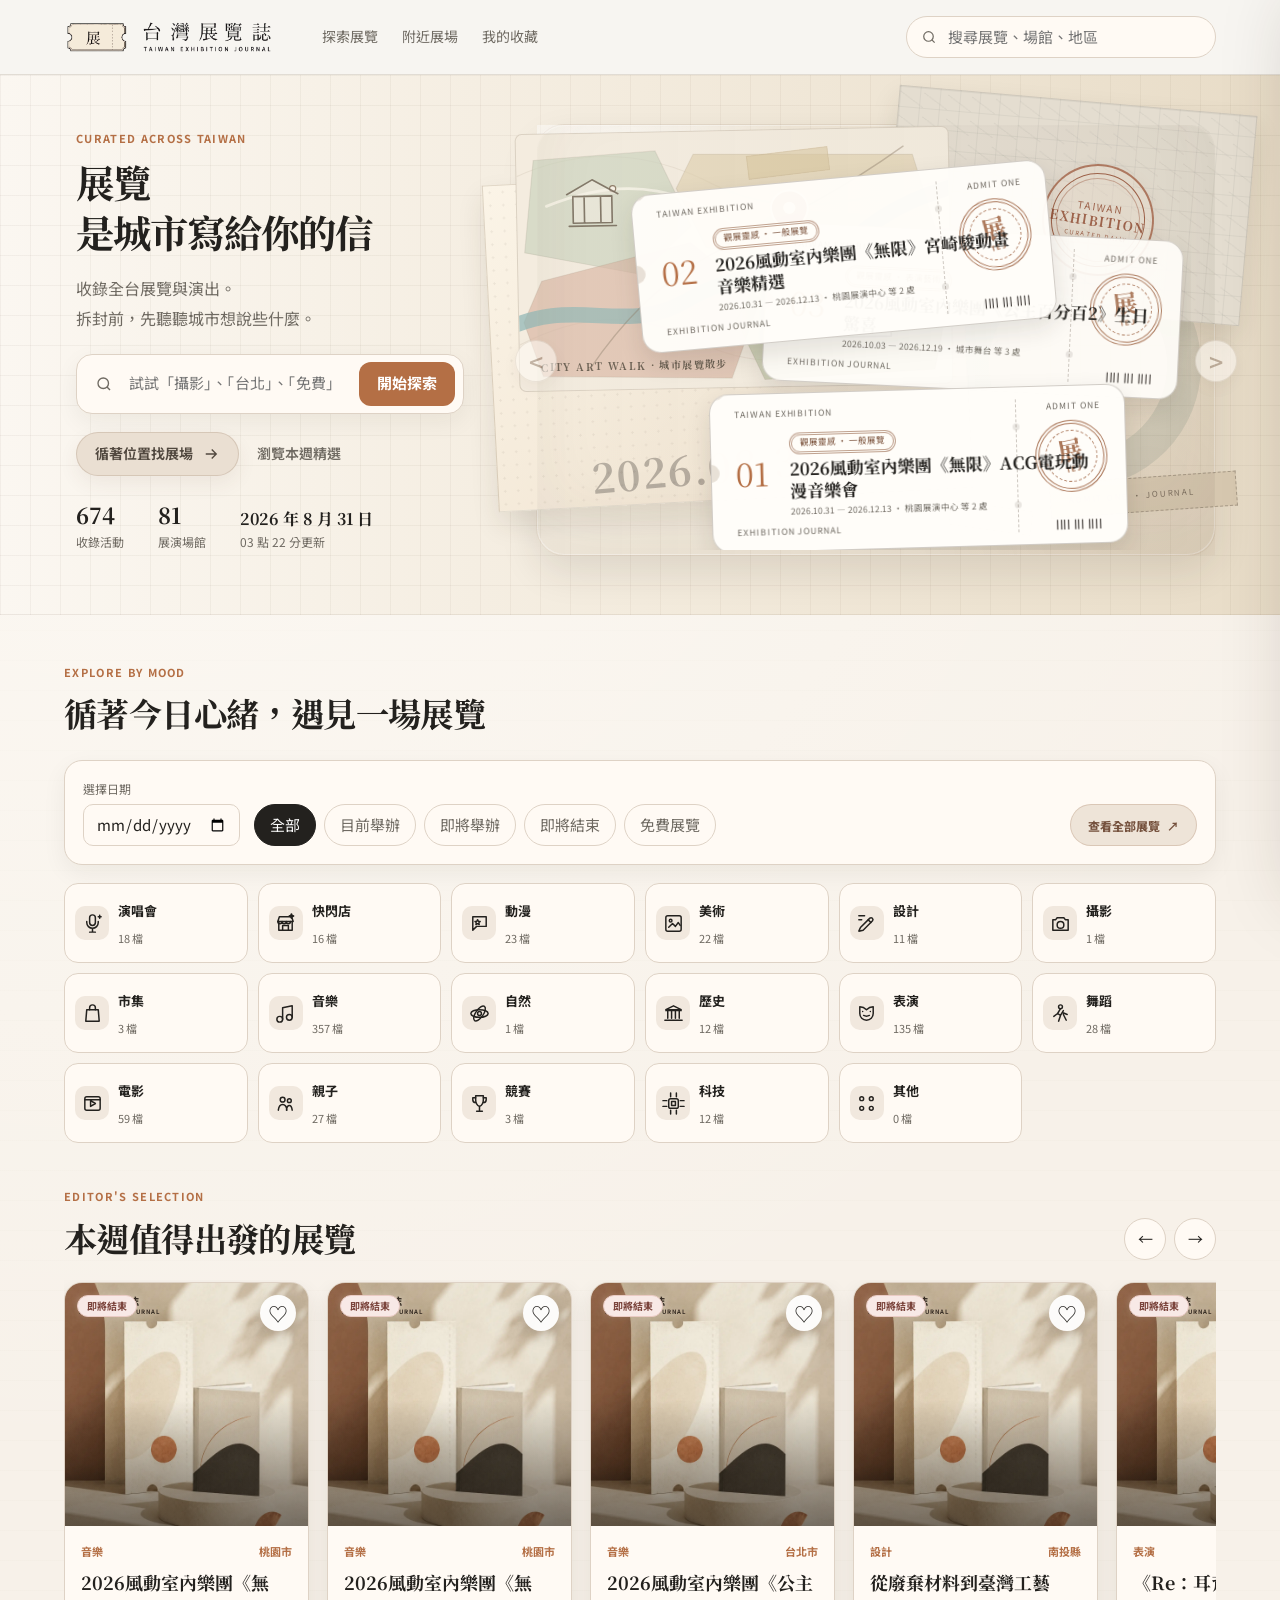
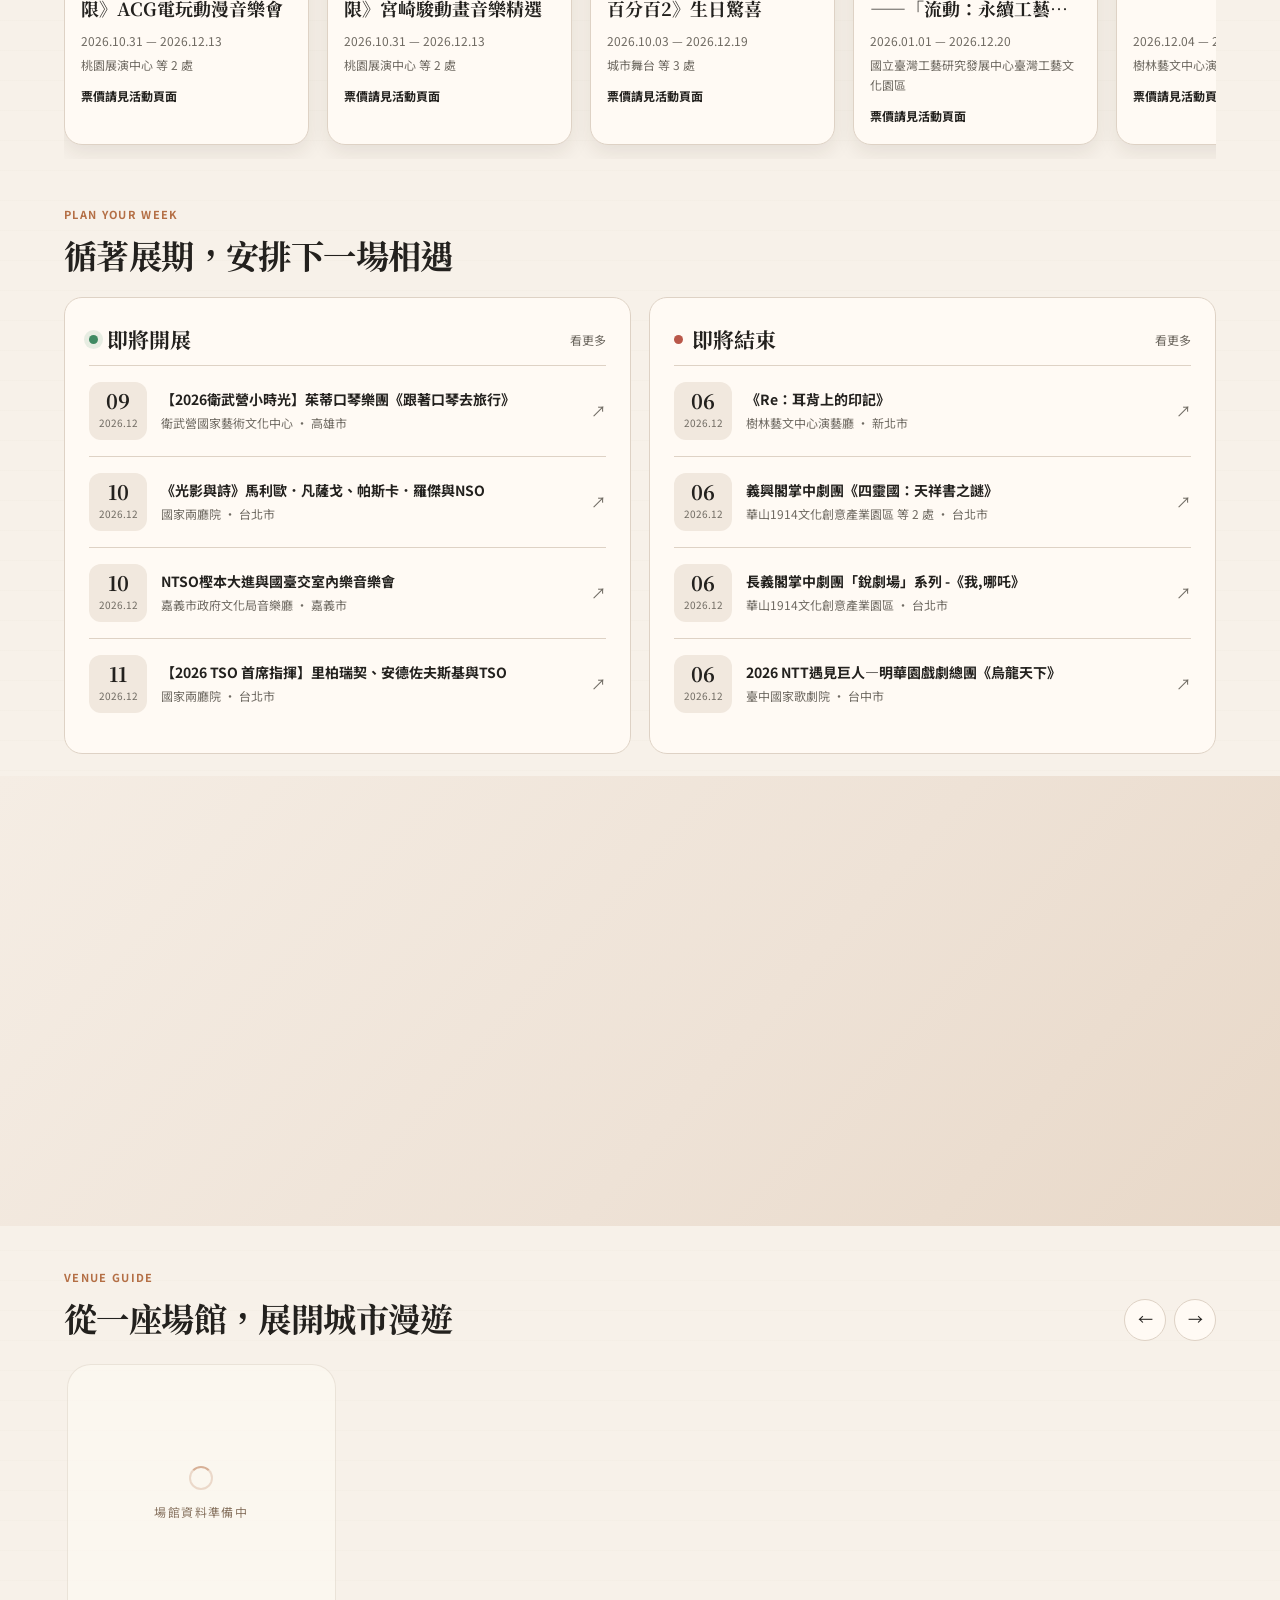
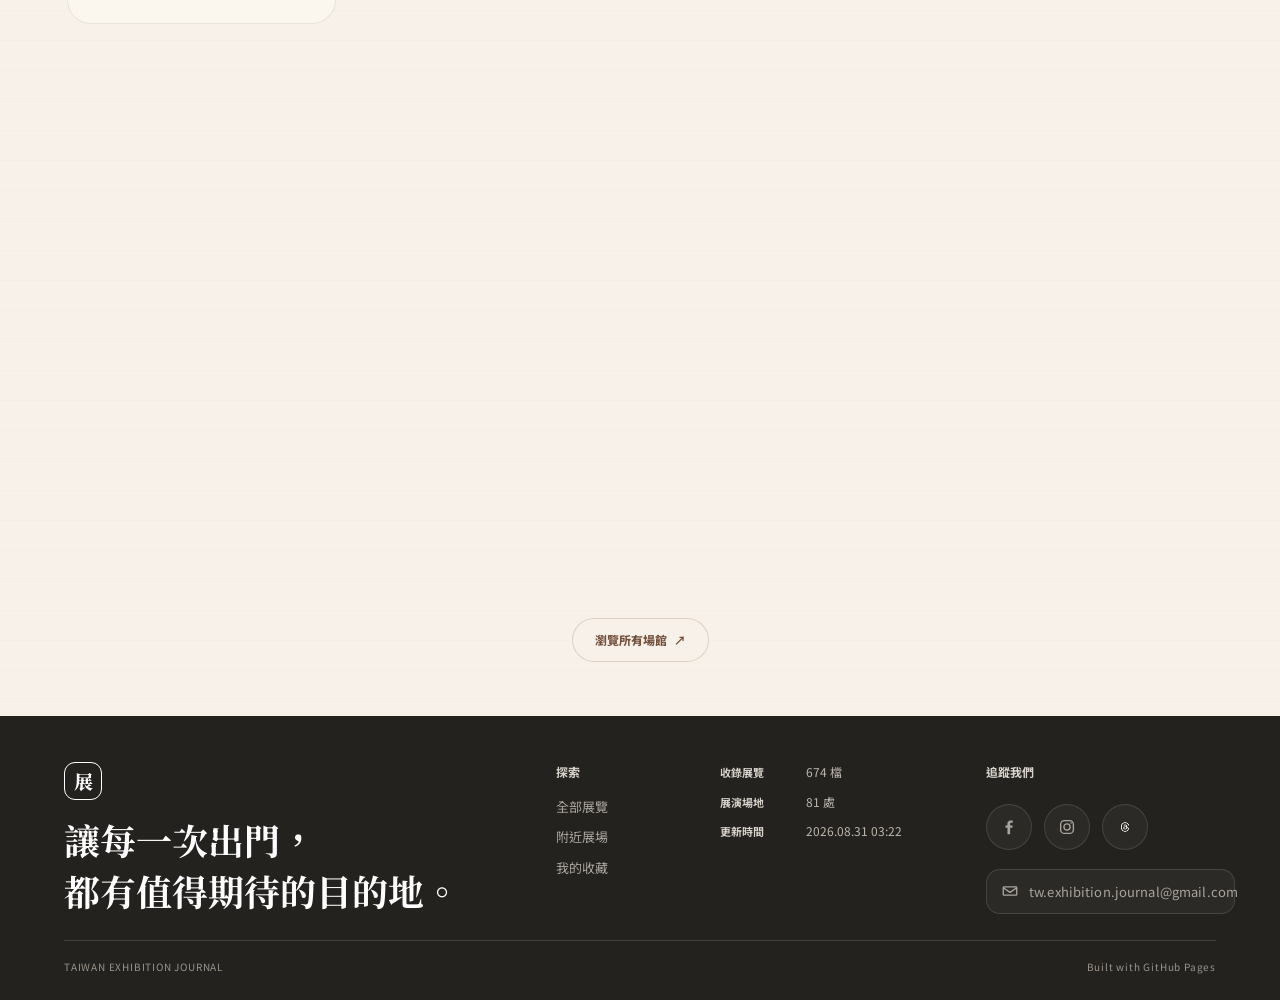
==== commit 99f29a9c: "fix: nearby venues and bounded Sunday update R18.2" ====
--- a/index.html
+++ b/index.html
@@ -4,6 +4,7 @@
   <meta charset="UTF-8">
   <meta name="viewport" content="width=device-width, initial-scale=1.0">
   <meta name="theme-color" content="#f7f1e9">
+  <meta name="exhibition-hub-release" content="6.5.0-r18.2">
   <meta id="metaDescription" name="description" content="想看展，卻不知道從哪裡開始？整理全台最新展覽、藝術快閃與大型展會，一鍵掌握展期、場館與門票資訊，陪你找到下一次城市散步的靈感目的地。">
   <meta property="og:type" content="website">
   <meta id="metaOgTitle" property="og:title" content="台灣展覽誌｜全台展覽與演出資訊">
@@ -25,7 +26,7 @@
   <!-- Compatibility: assets/styles.css?v=6.5.0-r12-stable2-p5b · assets/app.js?v=6.5.0-r12-stable2-p5b -->
   <!-- Compatibility: assets/styles.css?v=6.5.0-r12-stable2-c3 · assets/app.js?v=6.5.0-r14-single-tap1 -->
   <!-- Performance patch P1: inward Hero controls, lower paint cost, smoother section reveals. -->
-  <link rel="stylesheet" href="assets/styles.css?v=6.5.0-r18">
+  <link rel="stylesheet" href="assets/styles.css?v=6.5.0-r18.2">
 <!-- Google Tag Manager -->
 <script>(function(w,d,s,l,i){w[l]=w[l]||[];w[l].push({'gtm.start':
 new Date().getTime(),event:'gtm.js'});var loaded=false;function load(){if(loaded)return;loaded=true;
@@ -56,7 +57,7 @@
 
       <nav class="desktop-nav" aria-label="主要導覽">
         <a href="?view=all">探索展覽</a>
-        <a href="?view=nearby">附近展覽</a>
+        <a href="?view=nearby">附近展場</a>
         <a href="?view=discussions" data-social-nav hidden>大家在聊</a>
         <a href="?view=favorites">我的收藏</a>
       </nav>
@@ -90,7 +91,7 @@
 
       <nav class="mobile-menu-nav" aria-label="行動版主要導覽">
         <a href="?view=all">探索展覽</a>
-        <a href="?view=nearby">附近展覽</a>
+        <a href="?view=nearby">附近展場</a>
         <a href="?view=discussions" data-social-nav hidden>大家在聊</a>
         <a href="?view=favorites">我的收藏</a>
       </nav>
@@ -154,7 +155,7 @@
 
           <div class="hero-actions">
             <a class="primary-link" href="?view=nearby">
-              <span>循著位置找展覽</span>
+              <span>循著位置找展場</span>
               <svg viewBox="0 0 24 24" aria-hidden="true"><path d="M5 12h14M13 6l6 6-6 6"></path></svg>
             </a>
             <a class="text-link" href="#discover">瀏覽本週精選</a>
@@ -336,12 +337,12 @@
         <div class="nearby-copy motion-card">
           <p class="eyebrow">AROUND YOU</p>
           <h2>這些選擇，<br>離你不遠</h2>
-          <p>讓所在的位置成為起點，沿著距離慢慢拾起城市裡的展覽風景。</p>
+          <p>讓所在的位置成為起點，沿著距離慢慢拾起城市裡的展場風景。</p>
           <button class="location-button" id="homeLocationButton" type="button">
             <svg viewBox="0 0 24 24" aria-hidden="true"><circle cx="12" cy="12" r="3"></circle><path d="M12 2v3M12 19v3M2 12h3M19 12h3"></path></svg>
             使用目前位置
           </button>
-          <a class="text-link" href="?view=nearby">開啟完整地圖 →</a>
+          <a class="text-link" href="?view=nearby">開啟完整展場地圖 →</a>
         </div>
         <div class="nearby-stack" id="nearbyHomeList"></div>
       </section>
@@ -506,16 +507,16 @@
     <section class="nearby-view app-view" id="nearbyView" hidden>
       <div class="view-hero nearby-view-hero">
         <div>
-          <p class="eyebrow">NEARBY EXHIBITIONS</p>
-          <h1>附近展覽</h1>
-          <p id="nearbyStatusText">允許定位後，顯示 10 公里內展覽並依距離排序。</p>
+          <p class="eyebrow">NEARBY VENUES</p>
+          <h1>附近展場</h1>
+          <p id="nearbyStatusText">允許定位後，顯示所在位置 10 公里內展場並依距離排序。</p>
         </div>
         <button class="location-button light" id="nearbyLocationButton" type="button">重新取得位置</button>
       </div>
       <div class="nearby-layout">
         <div class="nearby-map" id="nearbyMap"></div>
         <div class="nearby-results">
-          <div class="nearby-results-head"><h2>你附近 10 公里</h2><span id="nearbyCount"></span></div>
+          <div class="nearby-results-head"><h2>你附近 10 公里內的展場</h2><span id="nearbyCount"></span></div>
           <div class="nearby-result-list" id="nearbyResultList"></div>
         </div>
       </div>
@@ -602,7 +603,7 @@
         <h2>讓每一次出門，<br>都有值得期待的目的地。</h2>
       </div>
       <div class="footer-links">
-        <div class="footer-navigation"><strong>探索</strong><a href="?view=all">全部展覽</a><a href="?view=nearby">附近展覽</a><a href="?view=discussions" data-social-nav hidden>大家在聊</a><a href="?view=favorites">我的收藏</a></div>
+        <div class="footer-navigation"><strong>探索</strong><a href="?view=all">全部展覽</a><a href="?view=nearby">附近展場</a><a href="?view=discussions" data-social-nav hidden>大家在聊</a><a href="?view=favorites">我的收藏</a></div>
         <div class="footer-metrics" aria-label="網站資料摘要">
           <div class="footer-metric"><strong>收錄展覽</strong><span id="footerRecordCount">— 檔</span></div>
           <div class="footer-metric"><strong>展演場地</strong><span id="footerVenueCount">— 處</span></div>
@@ -638,6 +639,6 @@
 
   <div class="toast" id="toast" role="status" aria-live="polite"></div>
 
-  <script src="assets/app.js?v=6.5.0-r18"></script>
+  <script src="assets/app.js?v=6.5.0-r18.2"></script>
 </body>
 </html>
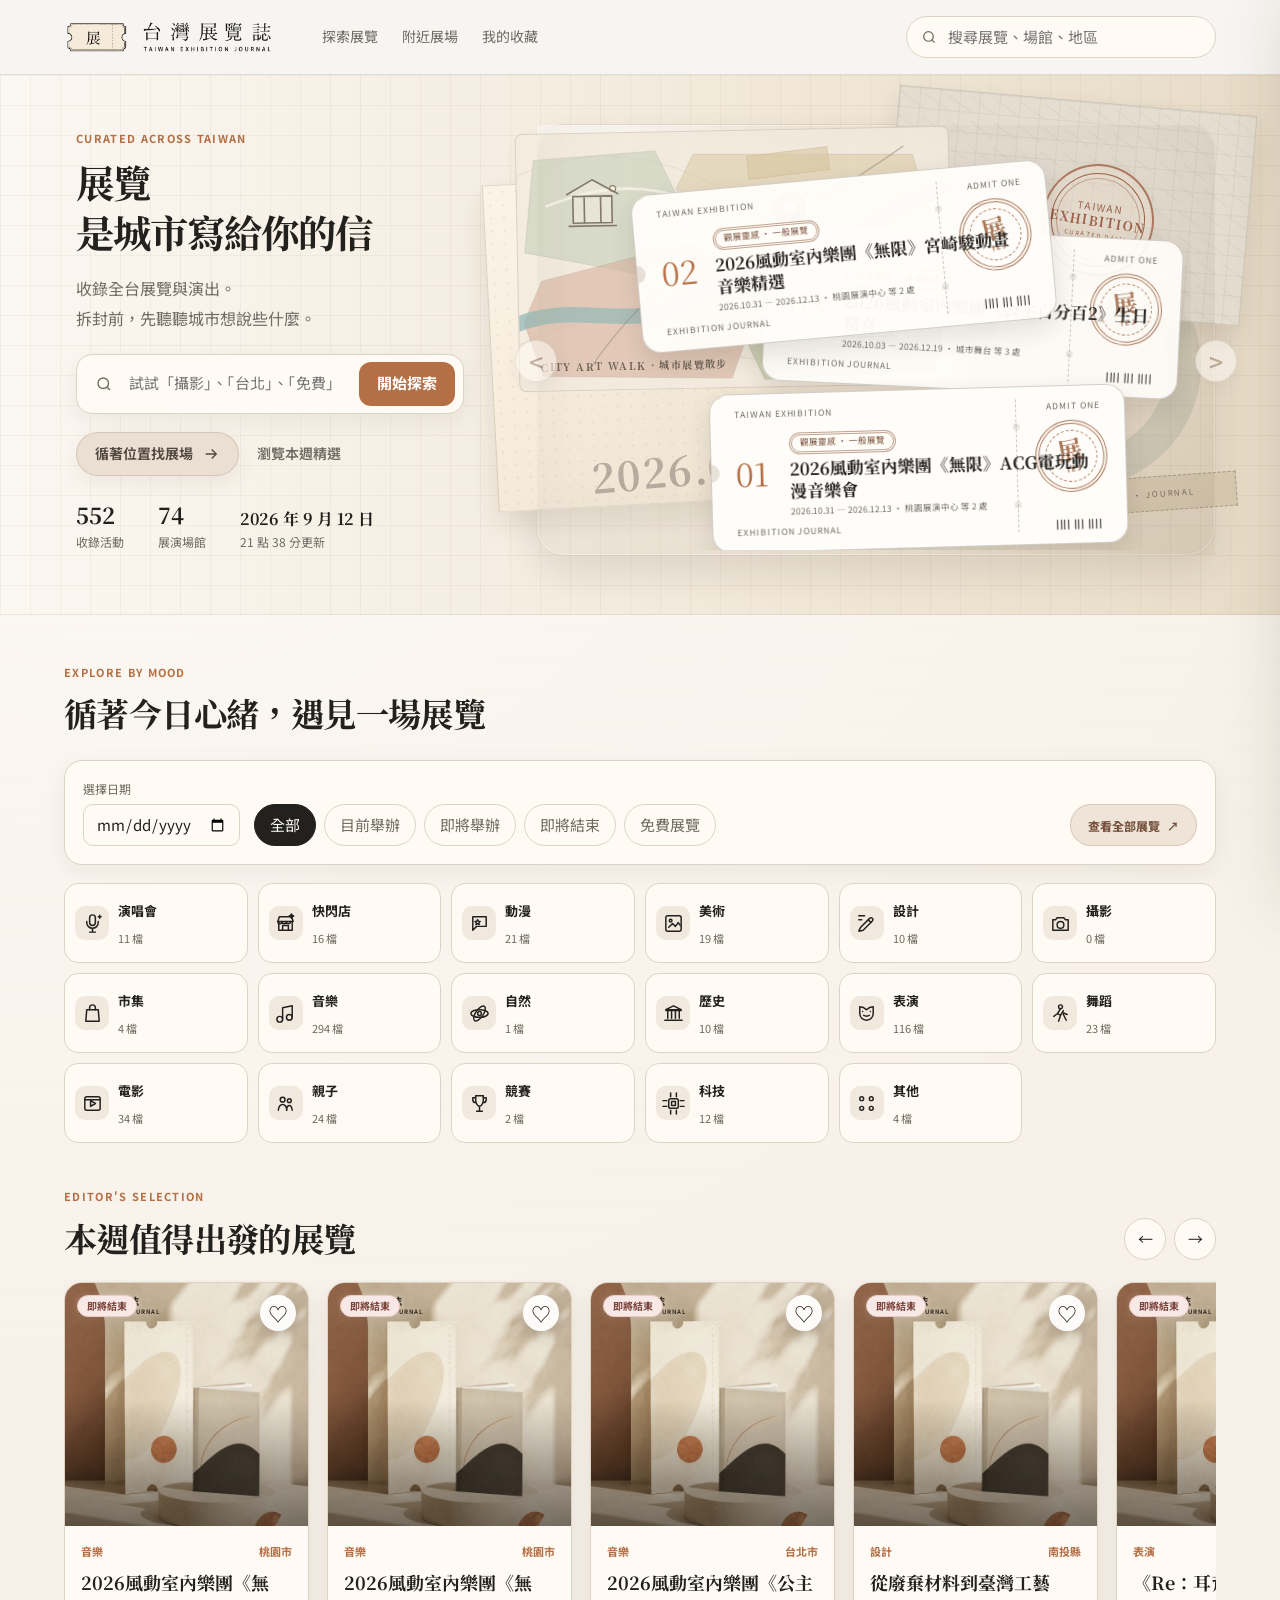
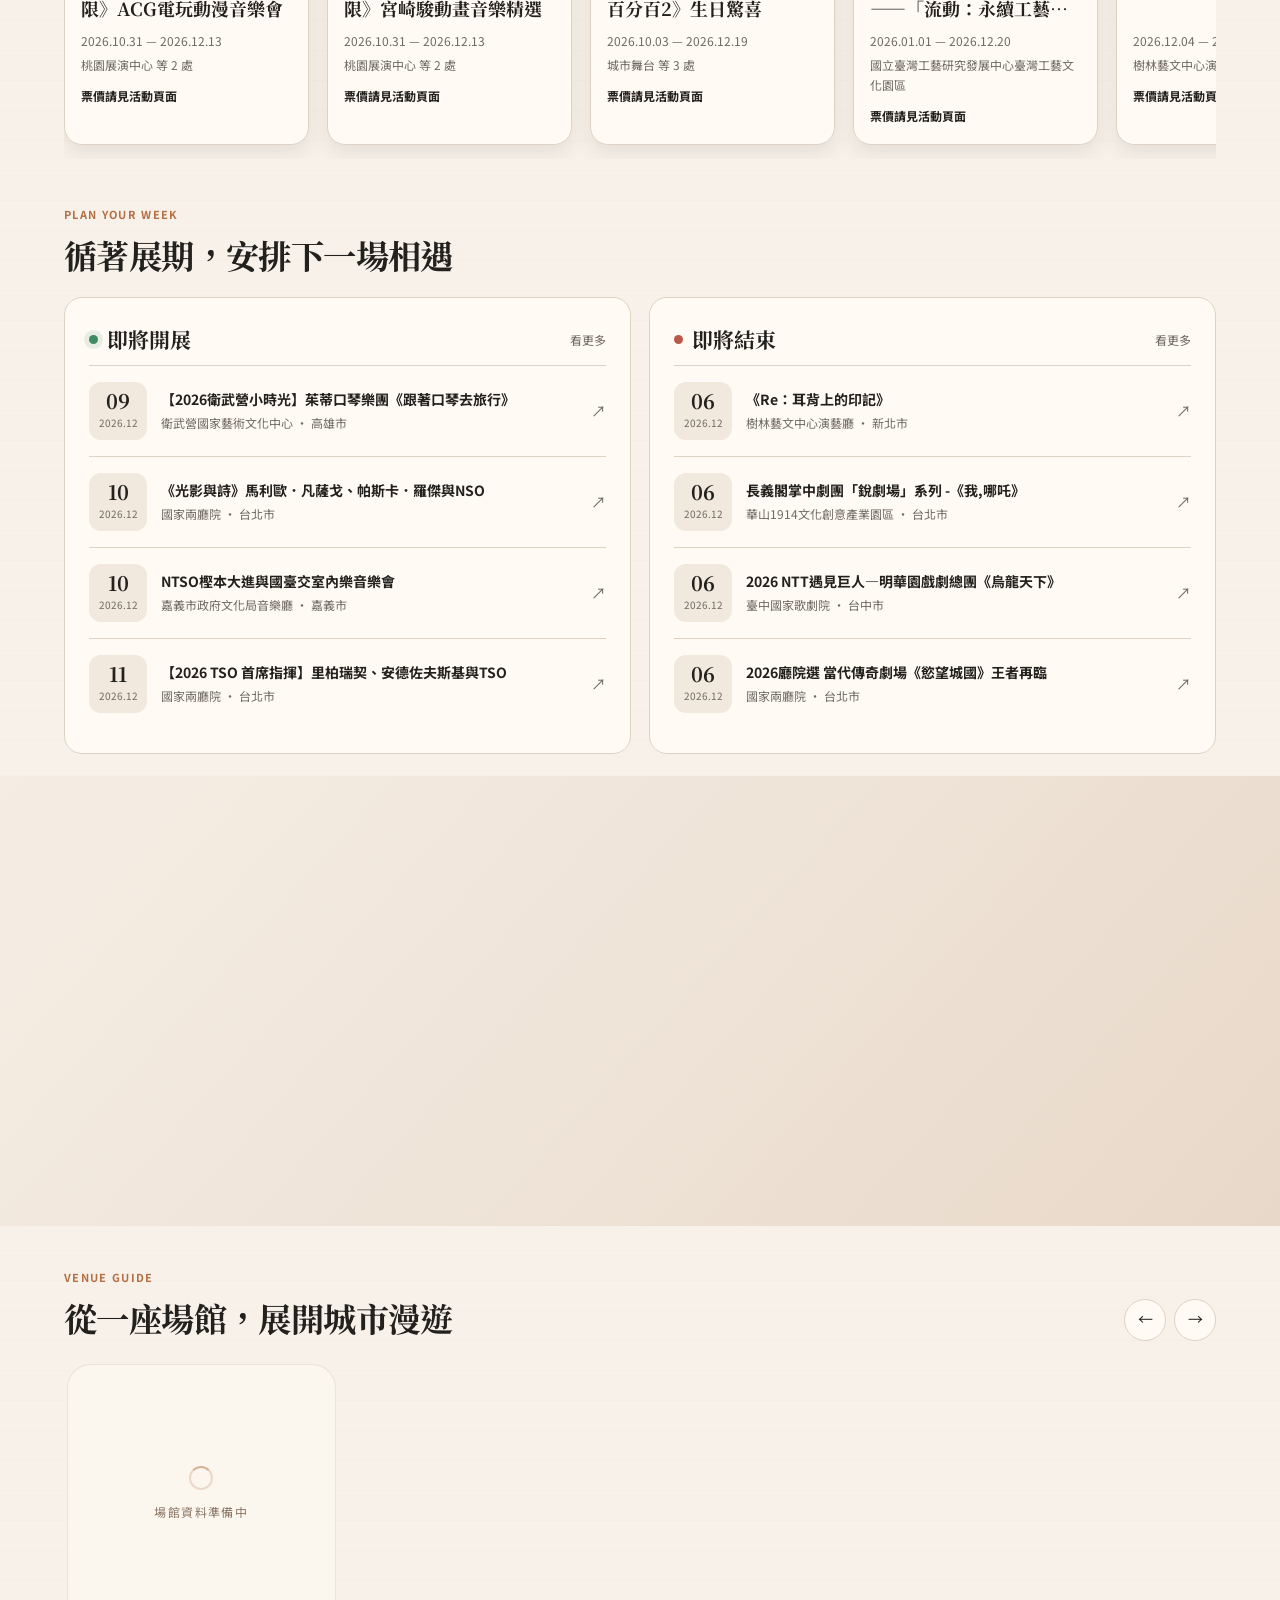
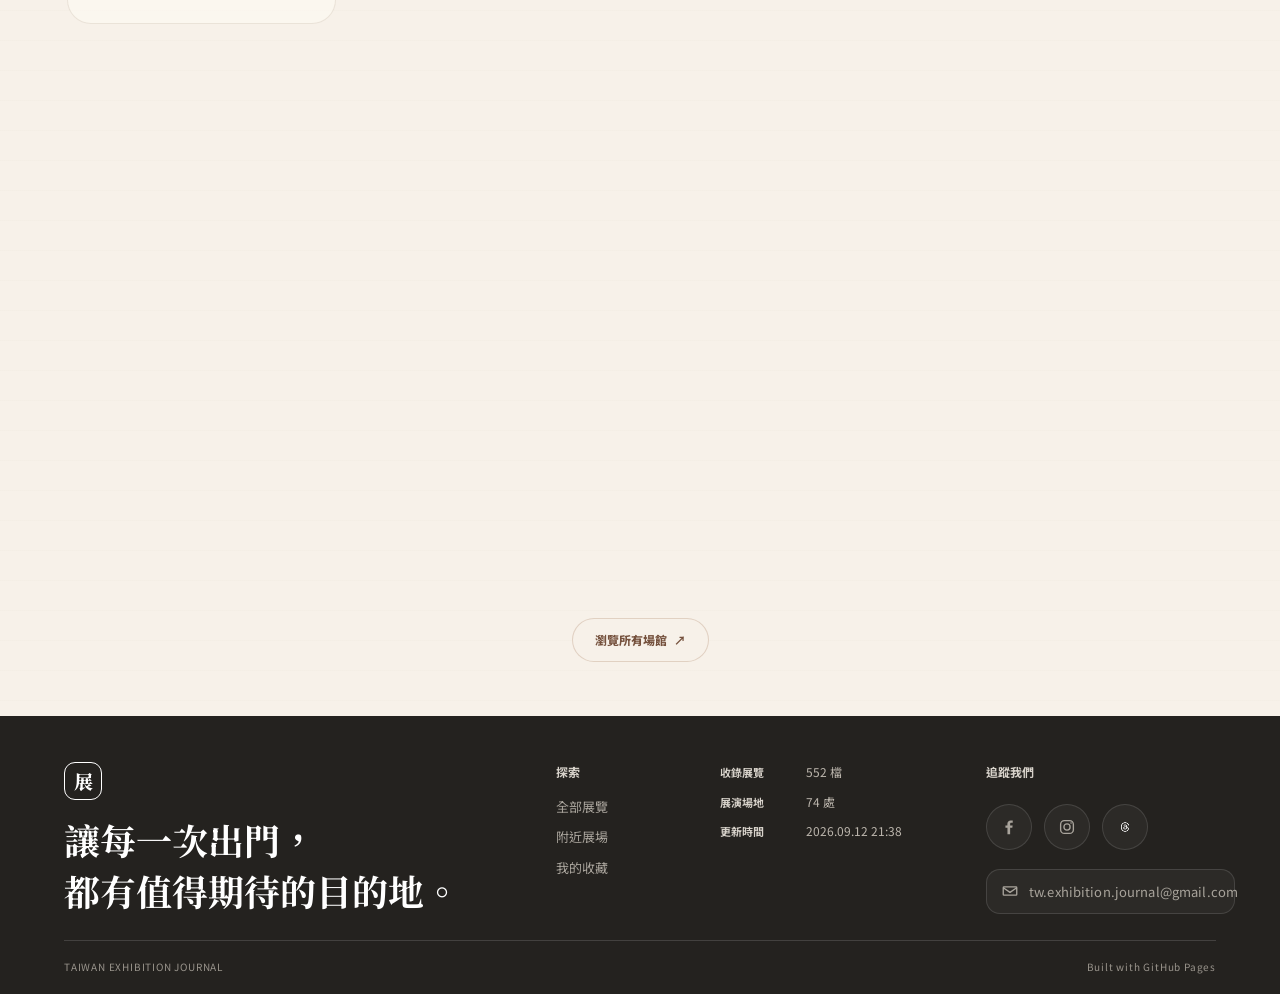
==== commit 7b56a3c0: "fix: sync canonical catalog and stabilize nearby discovery R18.3" ====
--- a/index.html
+++ b/index.html
@@ -4,7 +4,7 @@
   <meta charset="UTF-8">
   <meta name="viewport" content="width=device-width, initial-scale=1.0">
   <meta name="theme-color" content="#f7f1e9">
-  <meta name="exhibition-hub-release" content="6.5.0-r18.2">
+  <meta name="exhibition-hub-release" content="6.5.0-r18.3">
   <meta id="metaDescription" name="description" content="想看展，卻不知道從哪裡開始？整理全台最新展覽、藝術快閃與大型展會，一鍵掌握展期、場館與門票資訊，陪你找到下一次城市散步的靈感目的地。">
   <meta property="og:type" content="website">
   <meta id="metaOgTitle" property="og:title" content="台灣展覽誌｜全台展覽與演出資訊">
@@ -26,7 +26,7 @@
   <!-- Compatibility: assets/styles.css?v=6.5.0-r12-stable2-p5b · assets/app.js?v=6.5.0-r12-stable2-p5b -->
   <!-- Compatibility: assets/styles.css?v=6.5.0-r12-stable2-c3 · assets/app.js?v=6.5.0-r14-single-tap1 -->
   <!-- Performance patch P1: inward Hero controls, lower paint cost, smoother section reveals. -->
-  <link rel="stylesheet" href="assets/styles.css?v=6.5.0-r18.2">
+  <link rel="stylesheet" href="assets/styles.css?v=6.5.0-r18.3">
 <!-- Google Tag Manager -->
 <script>(function(w,d,s,l,i){w[l]=w[l]||[];w[l].push({'gtm.start':
 new Date().getTime(),event:'gtm.js'});var loaded=false;function load(){if(loaded)return;loaded=true;
@@ -509,14 +509,17 @@
         <div>
           <p class="eyebrow">NEARBY VENUES</p>
           <h1>附近展場</h1>
-          <p id="nearbyStatusText">允許定位後，顯示所在位置 10 公里內展場並依距離排序。</p>
-        </div>
-        <button class="location-button light" id="nearbyLocationButton" type="button">重新取得位置</button>
+          <p id="nearbyStatusText">允許定位後，顯示所在位置 3 公里內展場並依距離排序。</p>
+        </div>
+        <div class="nearby-hero-actions">
+          <button class="location-button light" id="nearbyLocationButton" type="button">重新取得位置</button>
+          <button class="location-button light" id="nearbyResetOriginButton" type="button" hidden>回到目前位置</button>
+        </div>
       </div>
       <div class="nearby-layout">
         <div class="nearby-map" id="nearbyMap"></div>
         <div class="nearby-results">
-          <div class="nearby-results-head"><h2>你附近 10 公里內的展場</h2><span id="nearbyCount"></span></div>
+          <div class="nearby-results-head"><h2 id="nearbyResultsHeading">你附近 3 公里內的展場</h2><span id="nearbyCount"></span></div>
           <div class="nearby-result-list" id="nearbyResultList"></div>
         </div>
       </div>
@@ -639,6 +642,6 @@
 
   <div class="toast" id="toast" role="status" aria-live="polite"></div>
 
-  <script src="assets/app.js?v=6.5.0-r18.2"></script>
+  <script src="assets/app.js?v=6.5.0-r18.3"></script>
 </body>
 </html>
--- a/assets/styles.css
+++ b/assets/styles.css
@@ -444,6 +444,7 @@
 .nearby-view-hero { padding: 58px max(24px,calc((100vw - var(--max))/2 + 24px)) 36px; display: flex; justify-content: space-between; align-items: flex-end; background: var(--bg); color: var(--ink); }
 .nearby-view-hero h1 { margin: 0; font-family: "Noto Serif TC", serif; font-size: clamp(42px,6vw,64px); }
 .nearby-view-hero p:last-child { color: var(--muted); }
+.nearby-hero-actions { display: flex; flex-wrap: wrap; justify-content: flex-end; gap: 10px; }
 .nearby-layout { max-width: var(--max); margin: 0 auto 84px; padding: 0 24px; display: grid; grid-template-columns: 1.25fr .75fr; gap: 18px; }
 .nearby-map { min-height: 650px; overflow: hidden; border: 1px solid var(--line); border-radius: var(--radius); background: var(--surface-soft); }
 .nearby-results { max-height: 650px; overflow: auto; padding: 22px; border: 1px solid var(--line); border-radius: var(--radius); background: var(--surface); }
@@ -548,6 +549,7 @@
   .nearby-map { min-height: 430px; }
   .nearby-results { max-height: none; }
   .nearby-view-hero { align-items: flex-start; flex-direction: column; gap: 20px; padding-left: 18px; padding-right: 18px; }
+  .nearby-hero-actions { justify-content: flex-start; }
   .detail-poster { position: relative; top: auto; max-width: 520px; }
   .footer-top { grid-template-columns: 1fr; gap: 34px; }
 }
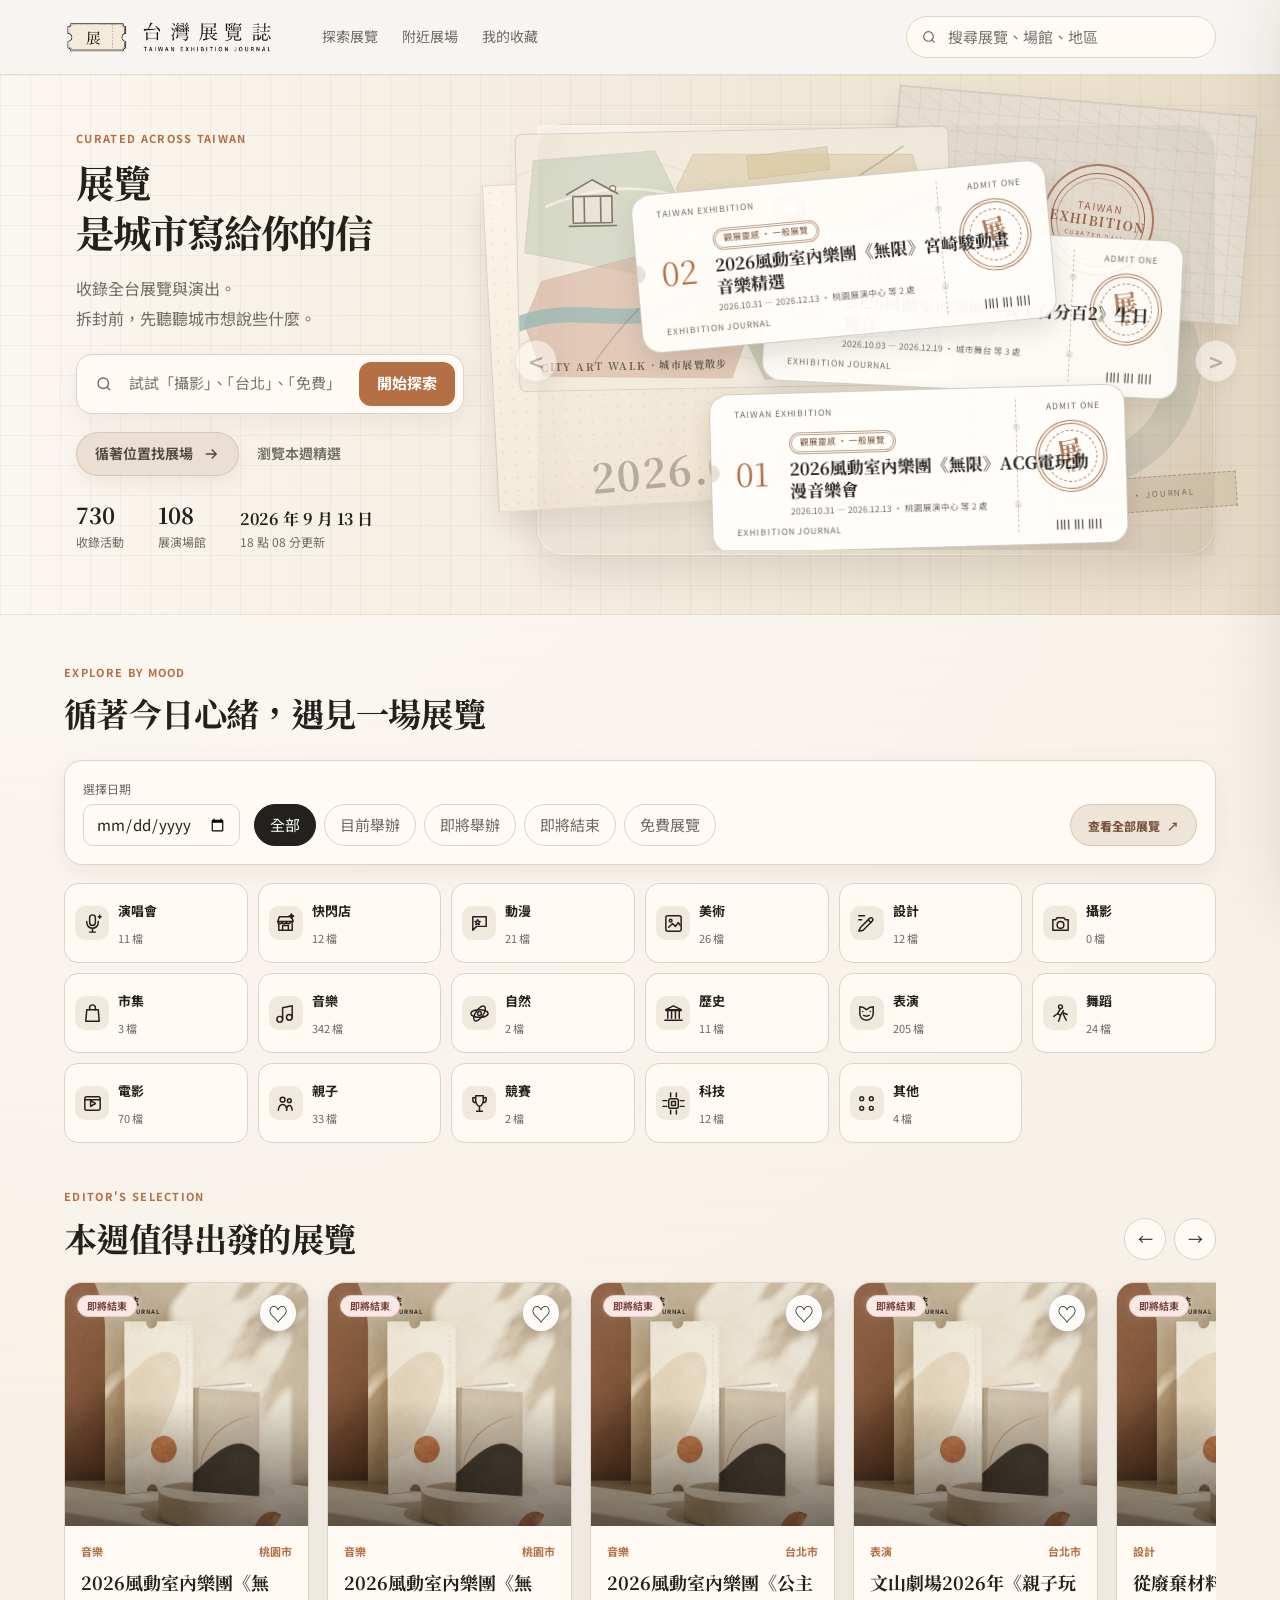
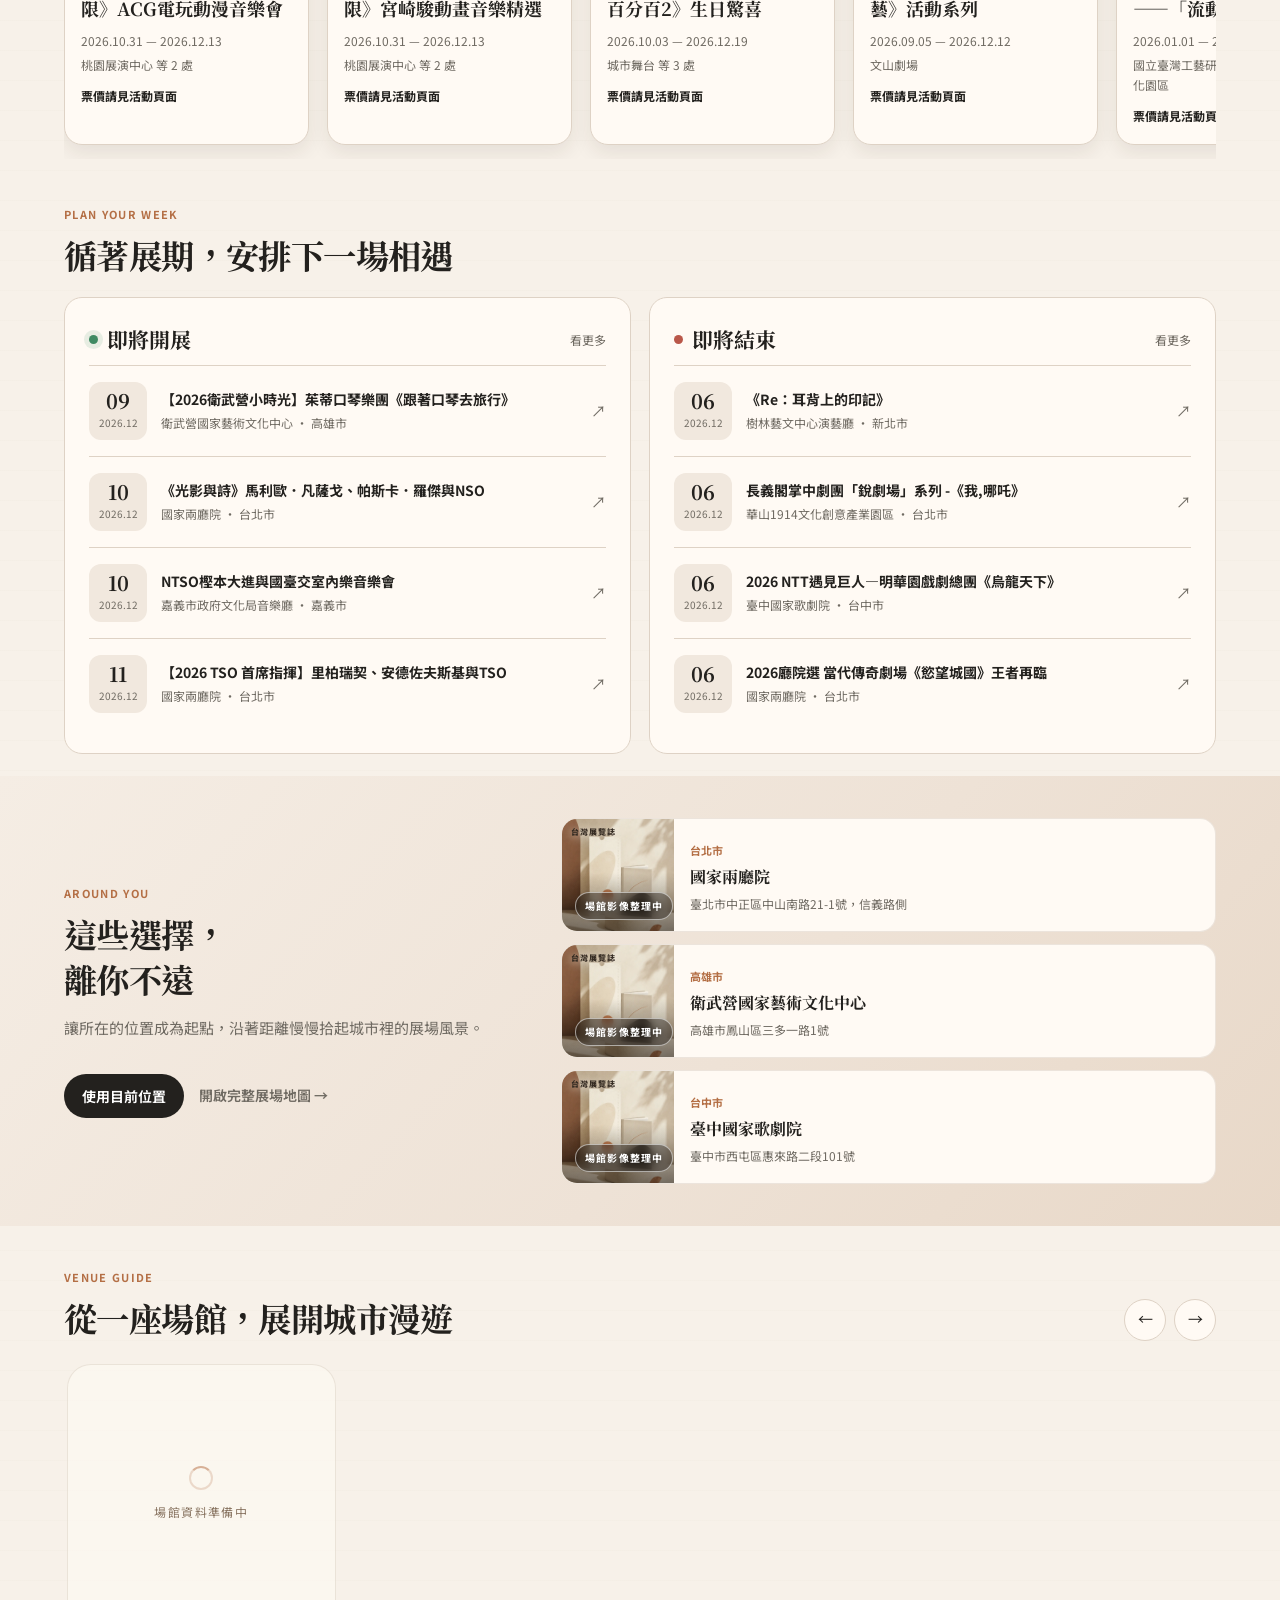
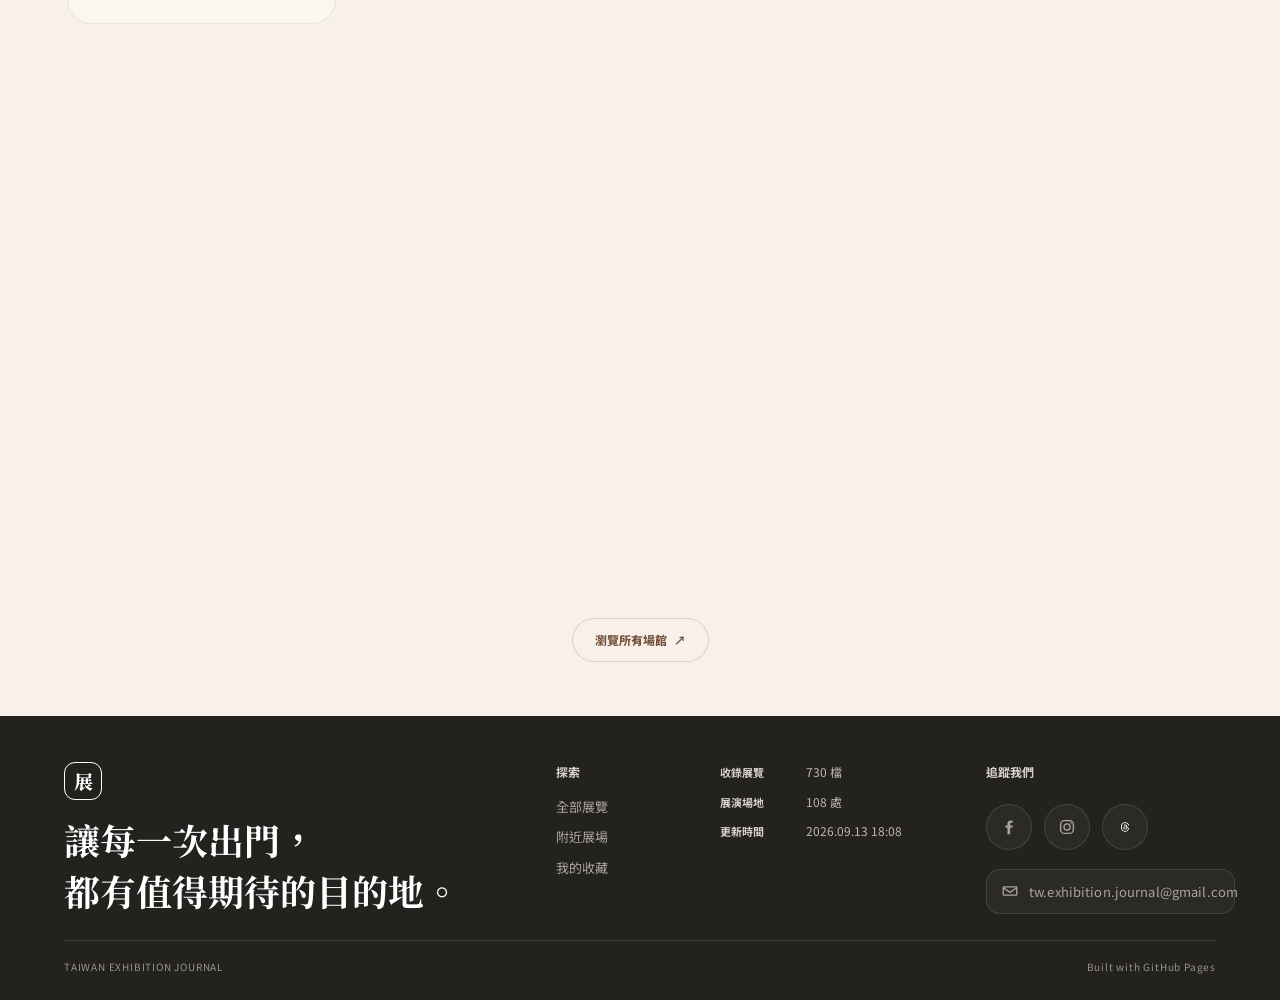
==== commit 80fe7688: "R18.4 update latest exhibition data and nearby venue map pins" ====
--- a/index.html
+++ b/index.html
@@ -4,7 +4,7 @@
   <meta charset="UTF-8">
   <meta name="viewport" content="width=device-width, initial-scale=1.0">
   <meta name="theme-color" content="#f7f1e9">
-  <meta name="exhibition-hub-release" content="6.5.0-r18.3">
+  <meta name="exhibition-hub-release" content="6.5.0-r18.4">
   <meta id="metaDescription" name="description" content="想看展，卻不知道從哪裡開始？整理全台最新展覽、藝術快閃與大型展會，一鍵掌握展期、場館與門票資訊，陪你找到下一次城市散步的靈感目的地。">
   <meta property="og:type" content="website">
   <meta id="metaOgTitle" property="og:title" content="台灣展覽誌｜全台展覽與演出資訊">
@@ -26,7 +26,7 @@
   <!-- Compatibility: assets/styles.css?v=6.5.0-r12-stable2-p5b · assets/app.js?v=6.5.0-r12-stable2-p5b -->
   <!-- Compatibility: assets/styles.css?v=6.5.0-r12-stable2-c3 · assets/app.js?v=6.5.0-r14-single-tap1 -->
   <!-- Performance patch P1: inward Hero controls, lower paint cost, smoother section reveals. -->
-  <link rel="stylesheet" href="assets/styles.css?v=6.5.0-r18.3">
+  <link rel="stylesheet" href="assets/styles.css?v=6.5.0-r18.4">
 <!-- Google Tag Manager -->
 <script>(function(w,d,s,l,i){w[l]=w[l]||[];w[l].push({'gtm.start':
 new Date().getTime(),event:'gtm.js'});var loaded=false;function load(){if(loaded)return;loaded=true;
@@ -509,7 +509,7 @@
         <div>
           <p class="eyebrow">NEARBY VENUES</p>
           <h1>附近展場</h1>
-          <p id="nearbyStatusText">允許定位後，顯示所在位置 3 公里內展場並依距離排序。</p>
+          <p id="nearbyStatusText">允許定位後，顯示所在位置 3 公里內展場並依距離排序；也可以直接點擊地圖任意位置插入圖釘。</p>
         </div>
         <div class="nearby-hero-actions">
           <button class="location-button light" id="nearbyLocationButton" type="button">重新取得位置</button>
@@ -517,7 +517,7 @@
         </div>
       </div>
       <div class="nearby-layout">
-        <div class="nearby-map" id="nearbyMap"></div>
+        <div class="nearby-map" id="nearbyMap" role="application" aria-label="附近展場地圖；點擊任意位置可插入圖釘"></div>
         <div class="nearby-results">
           <div class="nearby-results-head"><h2 id="nearbyResultsHeading">你附近 3 公里內的展場</h2><span id="nearbyCount"></span></div>
           <div class="nearby-result-list" id="nearbyResultList"></div>
@@ -642,6 +642,6 @@
 
   <div class="toast" id="toast" role="status" aria-live="polite"></div>
 
-  <script src="assets/app.js?v=6.5.0-r18.3"></script>
+  <script src="assets/app.js?v=6.5.0-r18.4"></script>
 </body>
 </html>
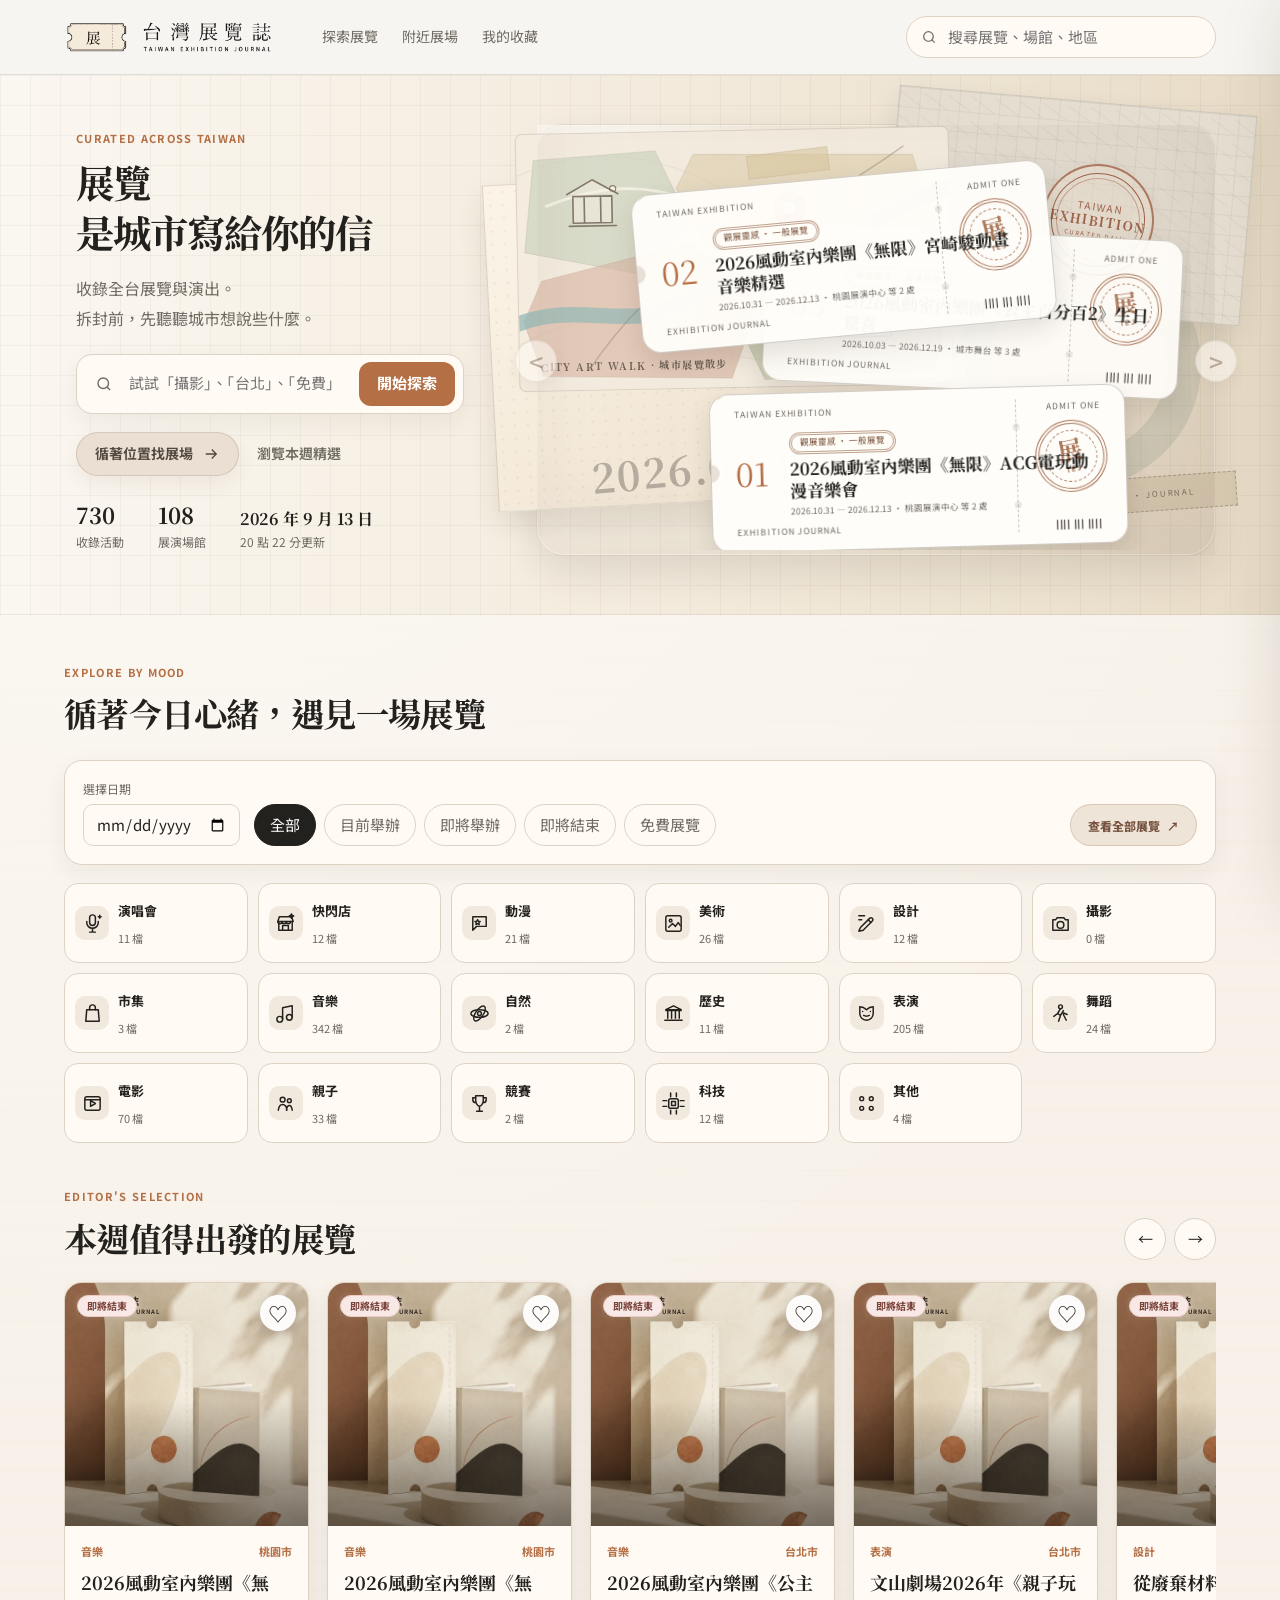
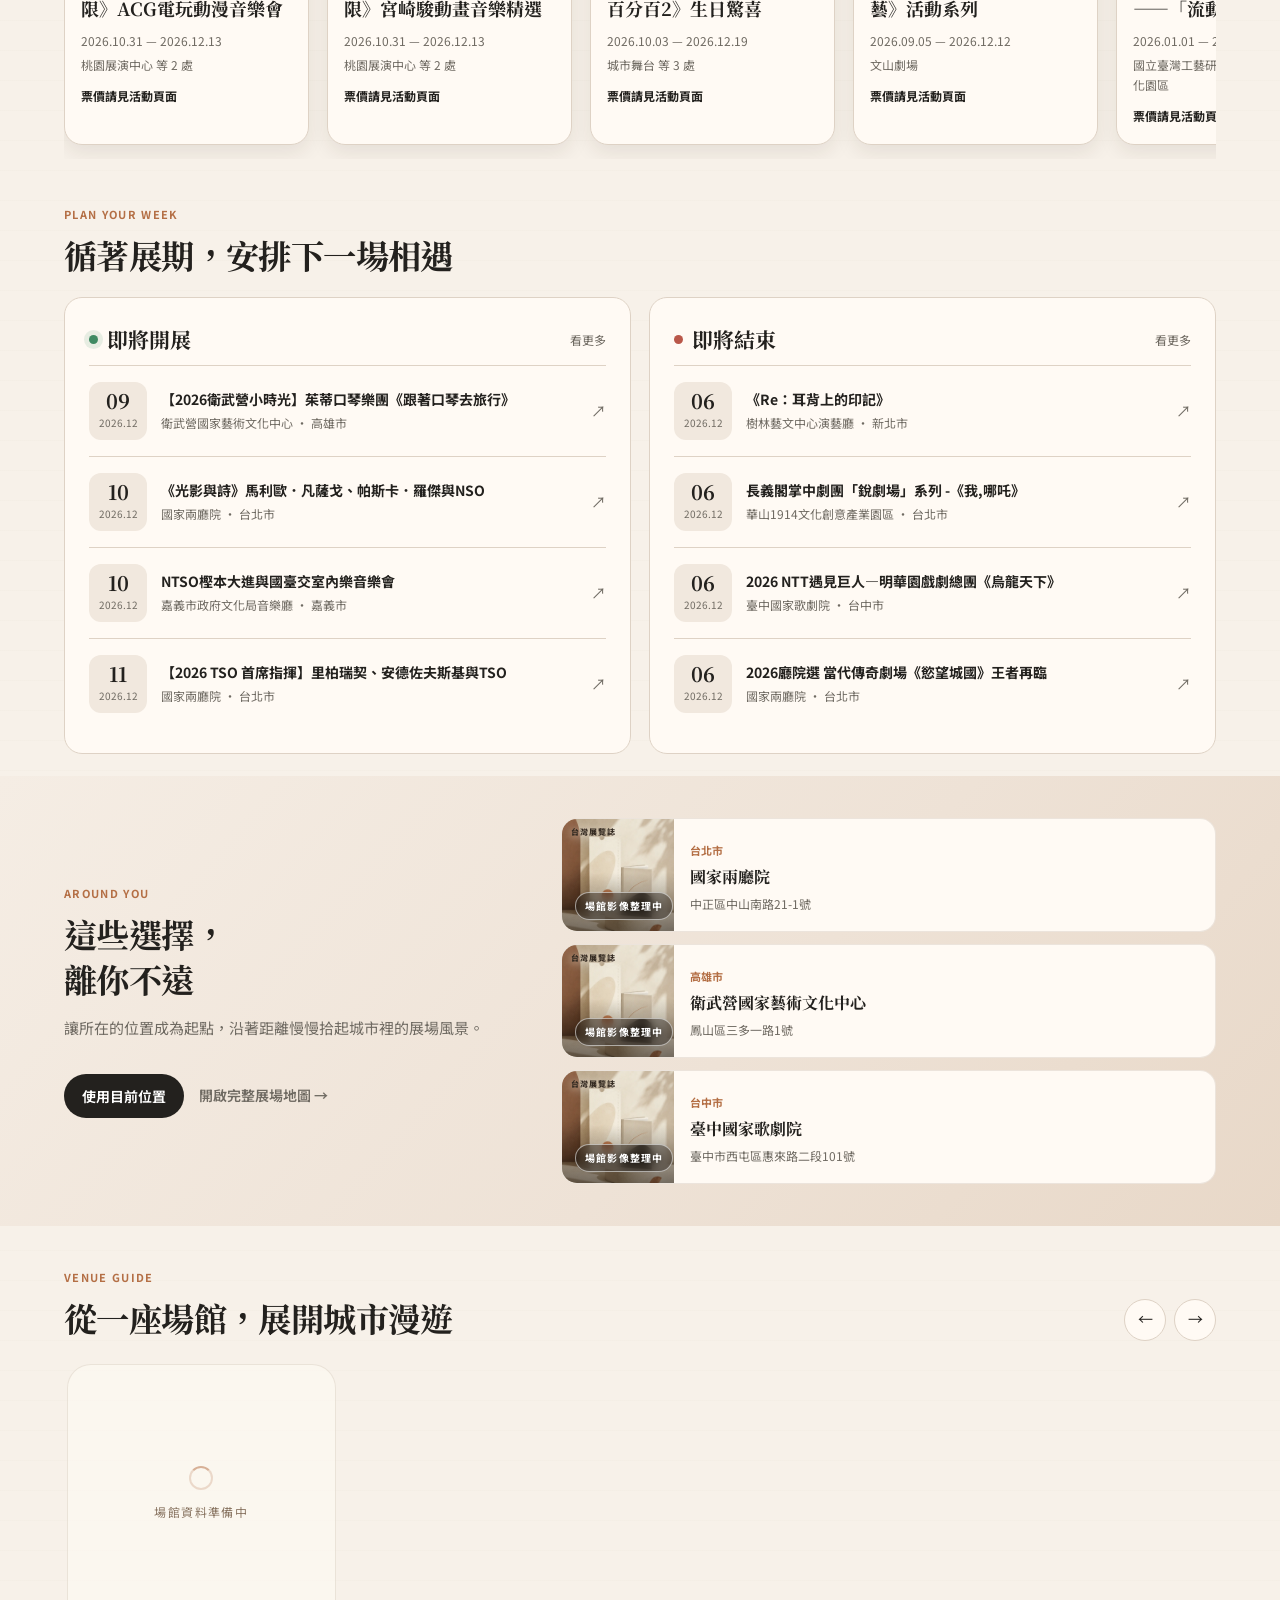
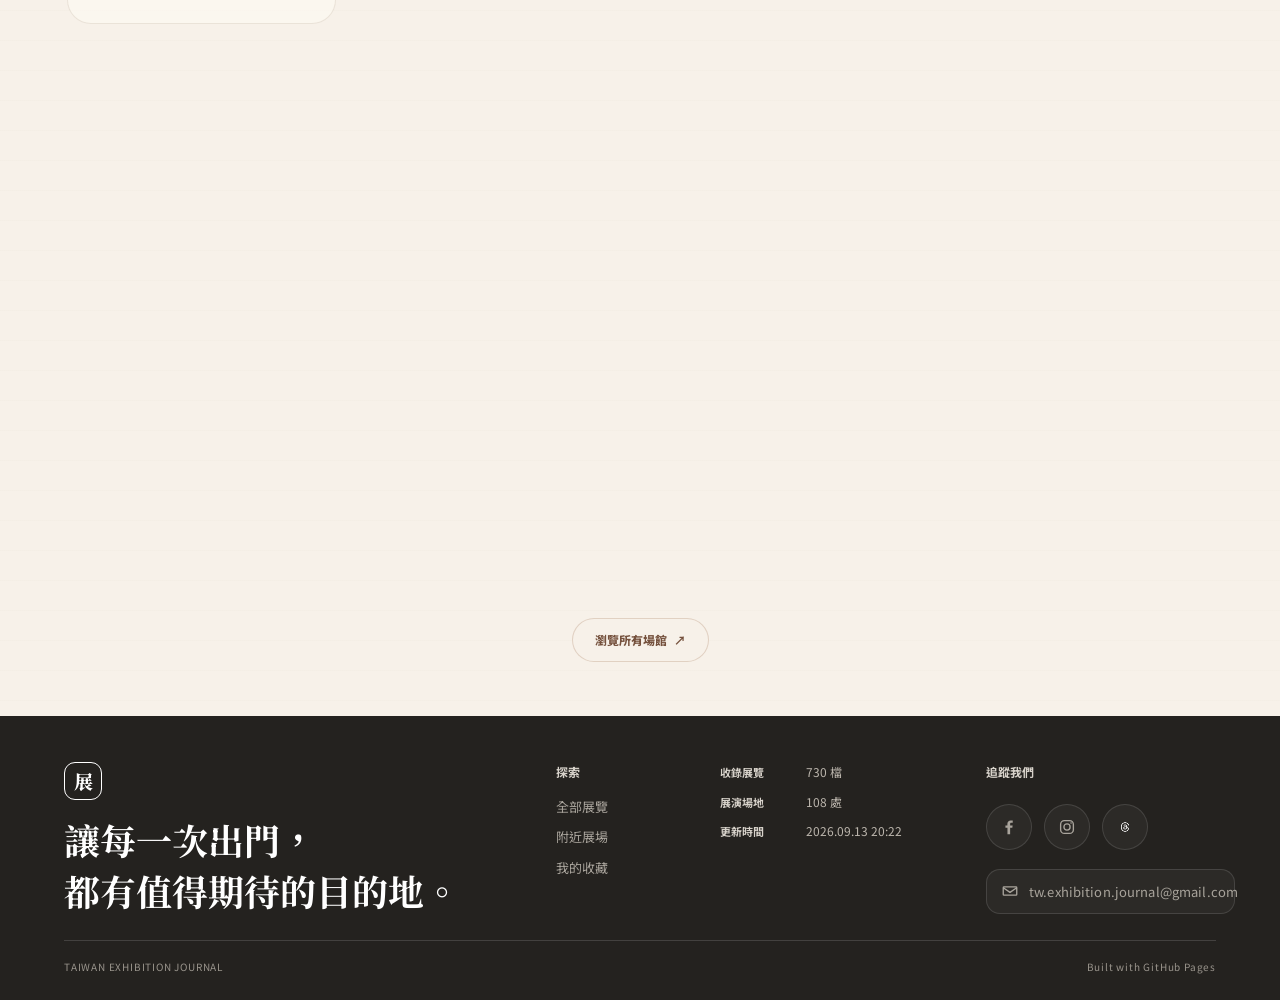
==== commit 4ee9890b: "Apply R18.5 minimal map and data update" ====
--- a/index.html
+++ b/index.html
@@ -4,7 +4,7 @@
   <meta charset="UTF-8">
   <meta name="viewport" content="width=device-width, initial-scale=1.0">
   <meta name="theme-color" content="#f7f1e9">
-  <meta name="exhibition-hub-release" content="6.5.0-r18.4">
+  <meta name="exhibition-hub-release" content="6.5.0-r18.5">
   <meta id="metaDescription" name="description" content="想看展，卻不知道從哪裡開始？整理全台最新展覽、藝術快閃與大型展會，一鍵掌握展期、場館與門票資訊，陪你找到下一次城市散步的靈感目的地。">
   <meta property="og:type" content="website">
   <meta id="metaOgTitle" property="og:title" content="台灣展覽誌｜全台展覽與演出資訊">
@@ -26,7 +26,7 @@
   <!-- Compatibility: assets/styles.css?v=6.5.0-r12-stable2-p5b · assets/app.js?v=6.5.0-r12-stable2-p5b -->
   <!-- Compatibility: assets/styles.css?v=6.5.0-r12-stable2-c3 · assets/app.js?v=6.5.0-r14-single-tap1 -->
   <!-- Performance patch P1: inward Hero controls, lower paint cost, smoother section reveals. -->
-  <link rel="stylesheet" href="assets/styles.css?v=6.5.0-r18.4">
+  <link rel="stylesheet" href="assets/styles.css?v=6.5.0-r18.5">
 <!-- Google Tag Manager -->
 <script>(function(w,d,s,l,i){w[l]=w[l]||[];w[l].push({'gtm.start':
 new Date().getTime(),event:'gtm.js'});var loaded=false;function load(){if(loaded)return;loaded=true;
@@ -509,7 +509,7 @@
         <div>
           <p class="eyebrow">NEARBY VENUES</p>
           <h1>附近展場</h1>
-          <p id="nearbyStatusText">允許定位後，顯示所在位置 3 公里內展場並依距離排序；也可以直接點擊地圖任意位置插入圖釘。</p>
+          <p id="nearbyStatusText">允許定位後，顯示所在位置 3 公里內展場並依距離排序；可拖曳橘色圖釘重新搜尋，空白地圖可移動。</p>
         </div>
         <div class="nearby-hero-actions">
           <button class="location-button light" id="nearbyLocationButton" type="button">重新取得位置</button>
@@ -517,7 +517,7 @@
         </div>
       </div>
       <div class="nearby-layout">
-        <div class="nearby-map" id="nearbyMap" role="application" aria-label="附近展場地圖；點擊任意位置可插入圖釘"></div>
+        <div class="nearby-map" id="nearbyMap" role="application" aria-label="附近展場地圖；可拖曳橘色圖釘搜尋，空白處可移動地圖，點擊場館圖釘查看資料"></div>
         <div class="nearby-results">
           <div class="nearby-results-head"><h2 id="nearbyResultsHeading">你附近 3 公里內的展場</h2><span id="nearbyCount"></span></div>
           <div class="nearby-result-list" id="nearbyResultList"></div>
@@ -642,6 +642,6 @@
 
   <div class="toast" id="toast" role="status" aria-live="polite"></div>
 
-  <script src="assets/app.js?v=6.5.0-r18.4"></script>
+  <script src="assets/app.js?v=6.5.0-r18.5"></script>
 </body>
 </html>
--- a/assets/styles.css
+++ b/assets/styles.css
@@ -461,6 +461,13 @@
 .map-popup h3 { margin: 0 0 6px; font-family: "Noto Serif TC", serif; font-size: 15px; }
 .map-popup p { margin: 2px 0; color: var(--muted); font-size: 12px; }
 .map-popup a { display: inline-block; margin-top: 8px; color: var(--accent); font-size: 12px; font-weight: 700; }
+.nearby-map-pin { border: 0; background: transparent; }
+.nearby-map-pin-shell { width: 100%; height: 100%; display: grid; place-items: center; cursor: grab; filter: drop-shadow(0 3px 3px rgba(23,23,19,.25)); transition: transform .16s ease, filter .16s ease; }
+.nearby-map-pin-shell svg { width: 100%; height: 100%; display: block; overflow: visible; }
+.nearby-map-pin-origin .nearby-map-pin-shell { filter: drop-shadow(0 4px 4px rgba(23,23,19,.32)); }
+.nearby-map-pin-origin.is-picked .nearby-map-pin-shell, .nearby-map-pin-venue:hover .nearby-map-pin-shell { transform: translateY(-2px) scale(1.08); filter: drop-shadow(0 5px 5px rgba(23,23,19,.34)); }
+.leaflet-marker-draggable .nearby-map-pin-shell { cursor: grab; }
+.leaflet-dragging .nearby-map-pin-shell, .nearby-map-pin-origin.is-picked .nearby-map-pin-shell { cursor: grabbing; }
 
 /* Detail */
 .detail-view { padding-top: 40px; }
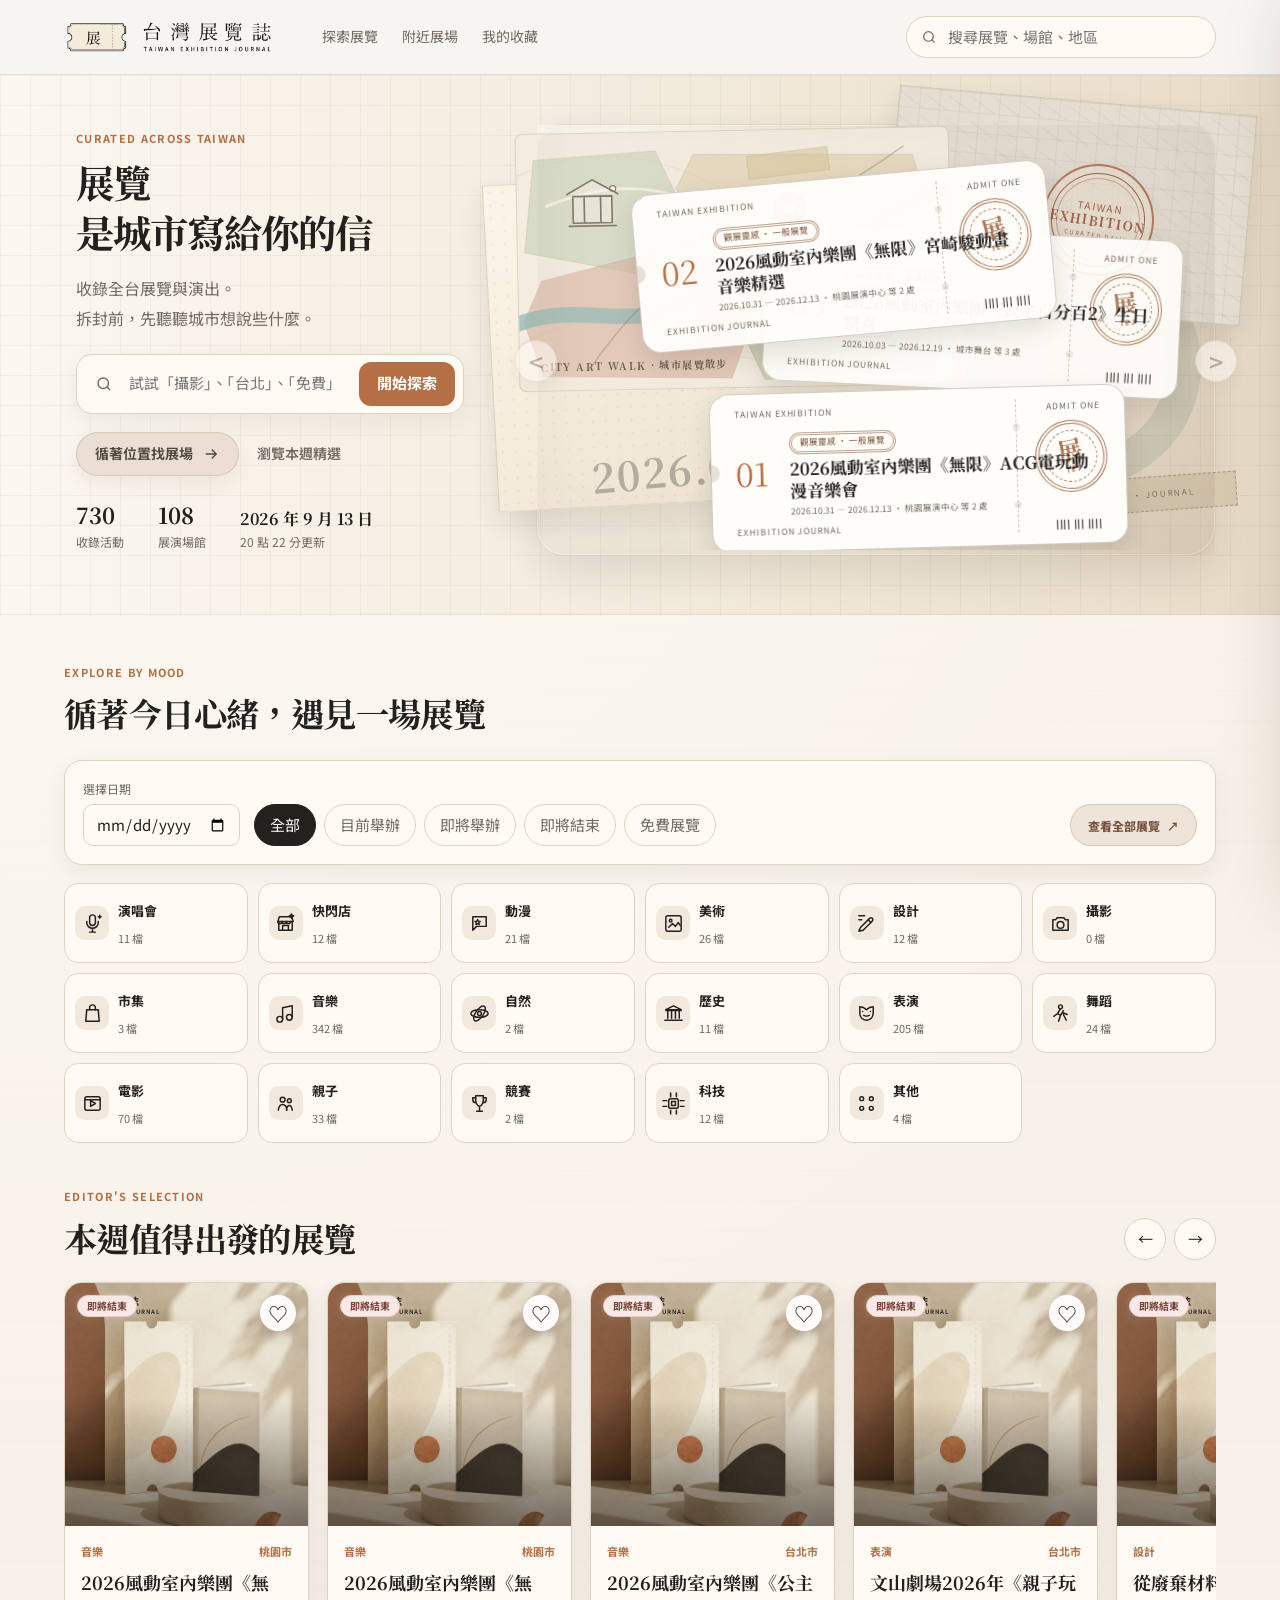
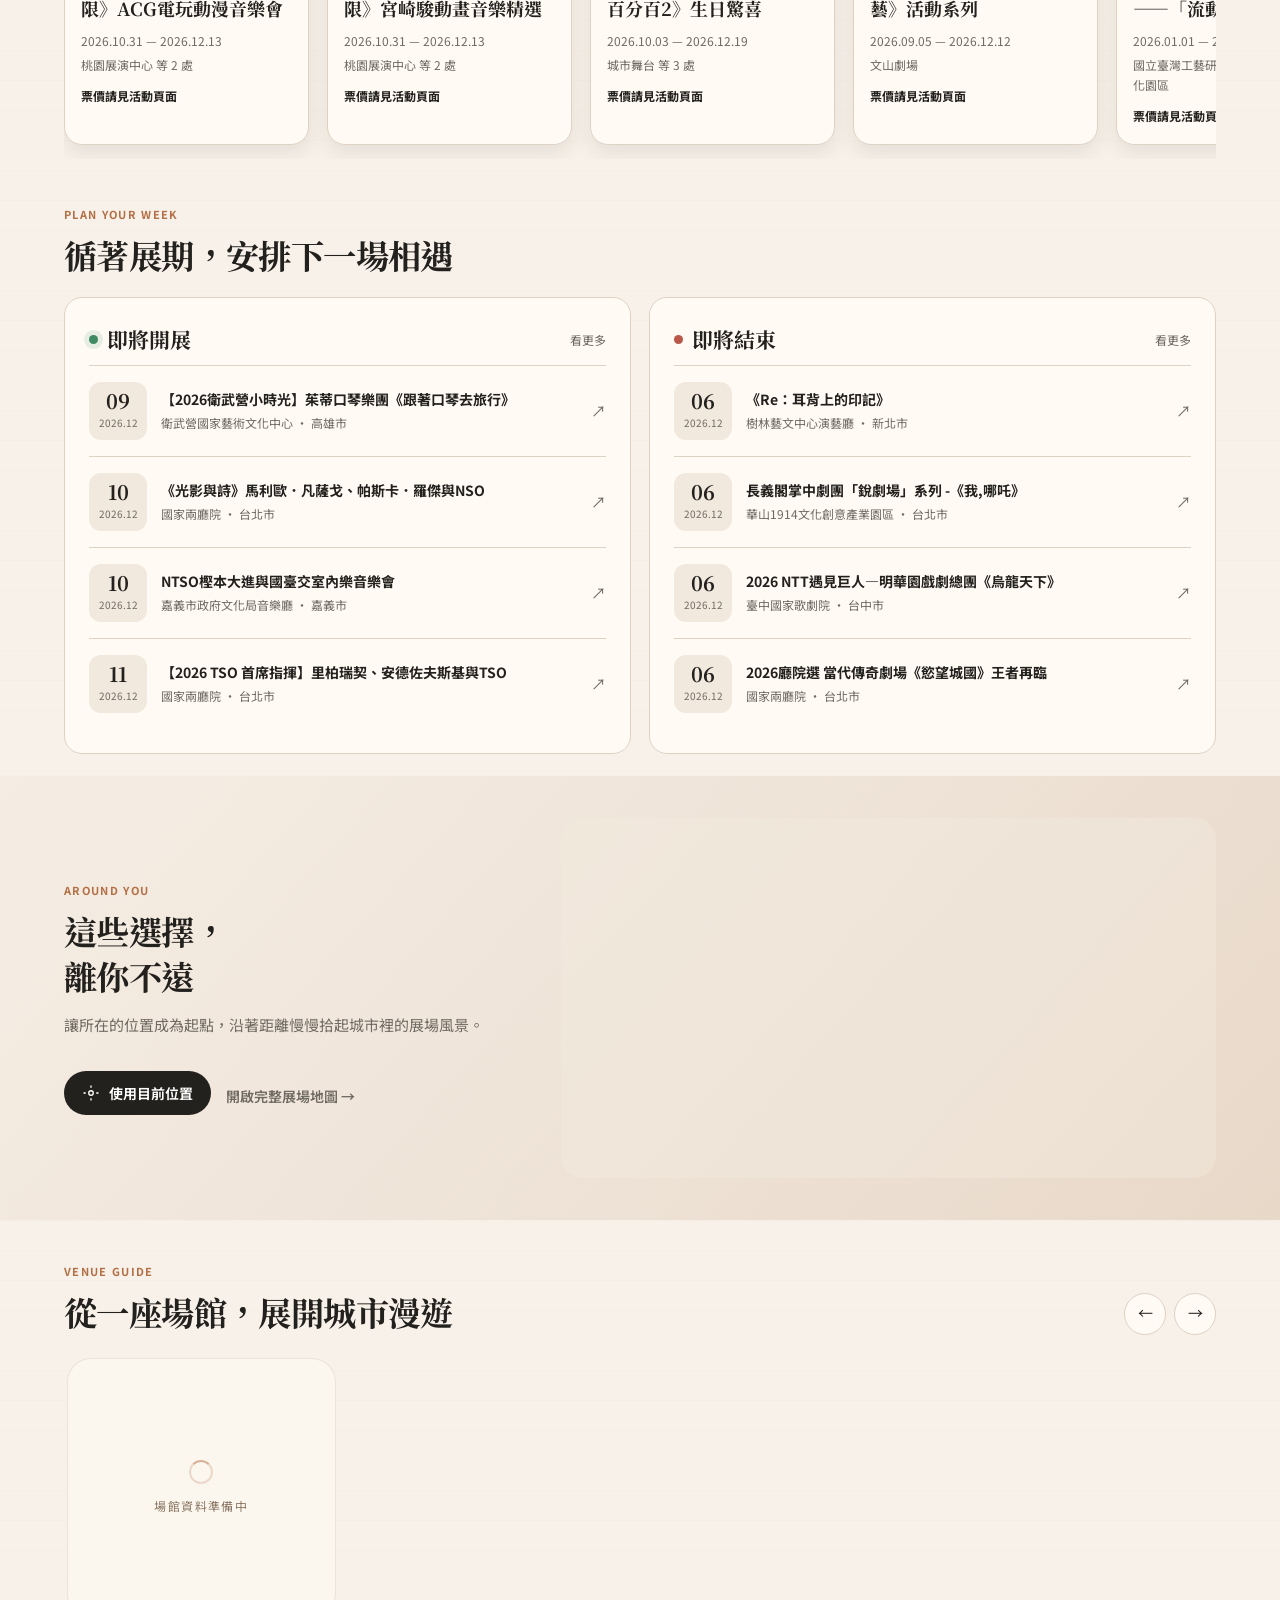
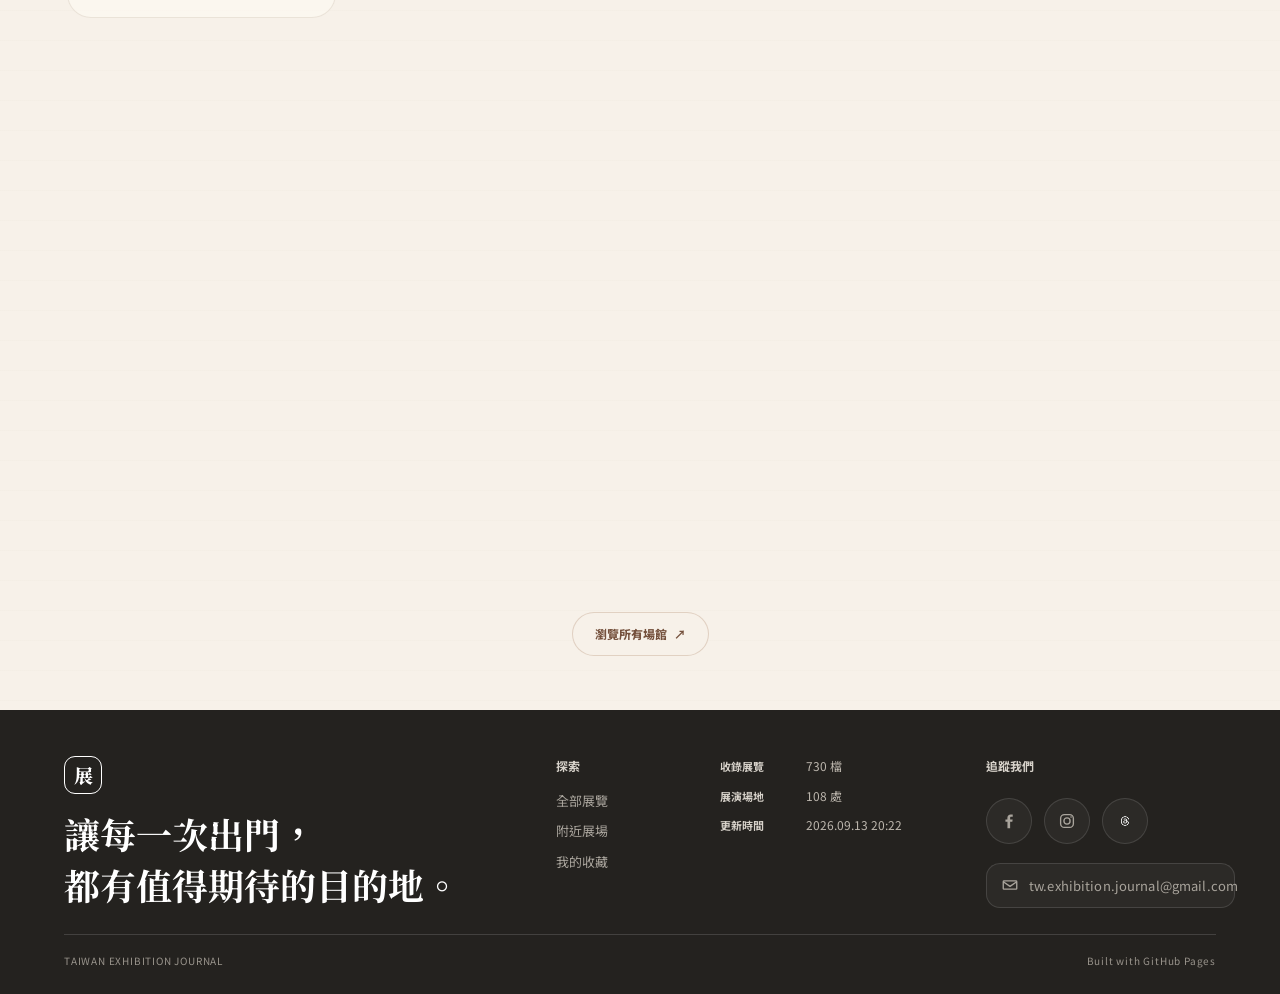
==== commit 8817f14c: "Apply Exhibition Hub V6.5.0-R18.6 mobile UX fixes Polish mobile nearby-venue spacing and menu layeri" ====
--- a/index.html
+++ b/index.html
@@ -4,7 +4,7 @@
   <meta charset="UTF-8">
   <meta name="viewport" content="width=device-width, initial-scale=1.0">
   <meta name="theme-color" content="#f7f1e9">
-  <meta name="exhibition-hub-release" content="6.5.0-r18.5">
+  <meta name="exhibition-hub-release" content="6.5.0-r18.6">
   <meta id="metaDescription" name="description" content="想看展，卻不知道從哪裡開始？整理全台最新展覽、藝術快閃與大型展會，一鍵掌握展期、場館與門票資訊，陪你找到下一次城市散步的靈感目的地。">
   <meta property="og:type" content="website">
   <meta id="metaOgTitle" property="og:title" content="台灣展覽誌｜全台展覽與演出資訊">
@@ -26,7 +26,7 @@
   <!-- Compatibility: assets/styles.css?v=6.5.0-r12-stable2-p5b · assets/app.js?v=6.5.0-r12-stable2-p5b -->
   <!-- Compatibility: assets/styles.css?v=6.5.0-r12-stable2-c3 · assets/app.js?v=6.5.0-r14-single-tap1 -->
   <!-- Performance patch P1: inward Hero controls, lower paint cost, smoother section reveals. -->
-  <link rel="stylesheet" href="assets/styles.css?v=6.5.0-r18.5">
+  <link rel="stylesheet" href="assets/styles.css?v=6.5.0-r18.6">
 <!-- Google Tag Manager -->
 <script>(function(w,d,s,l,i){w[l]=w[l]||[];w[l].push({'gtm.start':
 new Date().getTime(),event:'gtm.js'});var loaded=false;function load(){if(loaded)return;loaded=true;
@@ -126,7 +126,7 @@
         </div>
         <div class="mobile-location-actions">
           <button type="button" id="mobileRegionLaunch"><span>地區</span><small>選擇縣市</small><i>›</i></button>
-          <button type="button" id="mobileVenueLaunch"><span>場館</span><small>搜尋或多選展演場地</small><i>›</i></button>
+          <button type="button" id="mobileVenueLaunch"><span>場館</span><small>搜尋或選擇展演場地</small><i>›</i></button>
         </div>
       </section>
 
@@ -373,6 +373,11 @@
             <div>
               <p class="eyebrow" id="listingEyebrow">EXPLORE EXHIBITIONS</p>
               <h1 id="listingTitle">探索全台展覽</h1>
+              <form class="listing-inline-search" id="listingInlineSearchForm" role="search">
+                <svg viewBox="0 0 24 24" aria-hidden="true"><circle cx="11" cy="11" r="7"></circle><path d="m20 20-4-4"></path></svg>
+                <input id="listingInlineSearchInput" type="search" placeholder="搜尋展覽、場館、主辦方、歌手或演員" autocomplete="off" aria-label="搜尋展覽、場館、主辦方、歌手或演員">
+                <button type="submit">搜尋</button>
+              </form>
             </div>
           </div>
 
@@ -432,7 +437,7 @@
               <div><small>LOCATION</small><h2>依縣市與場館篩選</h2></div>
               <button class="filter-close-button" id="filterCloseButton" type="button" aria-label="關閉篩選">×</button>
             </div>
-            <p class="filter-sidebar-intro">先選縣市快速查看，或開啟完整場地面板搜尋與多選。</p>
+            <p class="filter-sidebar-intro">先選縣市快速查看，或開啟完整場地面板搜尋與選擇。</p>
             <button class="venue-selector-launch" id="venueSelectorLaunch" type="button">
               <span><small>VENUE SELECTOR</small><strong>搜尋或選擇展演場地</strong></span>
               <span class="venue-selector-launch-icon" aria-hidden="true">
@@ -642,6 +647,6 @@
 
   <div class="toast" id="toast" role="status" aria-live="polite"></div>
 
-  <script src="assets/app.js?v=6.5.0-r18.5"></script>
+  <script src="assets/app.js?v=6.5.0-r18.6"></script>
 </body>
 </html>
--- a/assets/styles.css
+++ b/assets/styles.css
@@ -8420,3 +8420,92 @@
 .social-discussion-card.is-compact{min-height:238px}.social-discussion-meta{display:flex;justify-content:space-between;align-items:center;color:#b66f43;font-size:.76rem;letter-spacing:.09em}.social-discussion-meta span{font-weight:700}.social-discussion-card time{font-size:.8rem;color:#806f60}.social-discussion-card>p{font-family:"Noto Serif TC",serif;font-size:1.13rem;line-height:1.72;margin:0;color:#302923}.social-related-event{display:grid;grid-template-columns:1fr auto;gap:3px 12px;padding-top:14px;border-top:1px solid rgba(124,86,53,.15);text-decoration:none;color:inherit}.social-related-event small{grid-column:1;color:#9c7354}.social-related-event strong{font-weight:600}.social-related-event span{grid-column:2;grid-row:1/3;align-self:center}.social-original-link{margin-top:auto;font-size:.86rem;color:#8b5a3c!important;text-decoration:none}.social-view-shell{max-width:1440px;margin:0 auto;padding:0 clamp(20px,4vw,64px) 90px}.social-view-toolbar{display:flex;justify-content:space-between;align-items:center;gap:22px;margin:0 0 24px}.social-platform-filters{display:flex;gap:10px;flex-wrap:wrap}.social-platform-filters button{border:1px solid rgba(124,86,53,.24);border-radius:999px;background:#fffaf3;padding:10px 18px;color:#67594e}.social-platform-filters button.active{background:#27231f;color:#fff;border-color:#27231f}.social-view-toolbar select{border:1px solid rgba(124,86,53,.24);border-radius:999px;background:#fffaf3;padding:10px 38px 10px 16px}.social-view-count{color:#7d6f61;margin:0 0 20px}.social-discussion-grid{display:grid;grid-template-columns:repeat(3,minmax(0,1fr));gap:20px}.social-discussion-grid .social-discussion-card{min-height:300px}.detail-social-discussions{margin-top:70px;padding-top:44px;border-top:1px solid rgba(124,86,53,.18)}.detail-social-rail{grid-auto-columns:minmax(290px,38vw)}
 @media(max-width:980px){.social-discussion-grid{grid-template-columns:repeat(2,minmax(0,1fr))}.social-discussions-rail{grid-auto-columns:minmax(290px,58vw)}}
 @media(max-width:760px){.social-discussions-home{margin-top:22px}.social-discussions-home .section-heading{align-items:flex-end}.section-heading-actions{gap:10px}.section-heading-actions .text-link{display:none}.social-discussions-rail{grid-auto-columns:84vw}.social-view-toolbar{align-items:stretch;flex-direction:column}.social-platform-filters{flex-wrap:nowrap;overflow-x:auto;padding-bottom:4px}.social-platform-filters button{white-space:nowrap}.social-view-toolbar select{width:100%}.social-discussion-grid{grid-template-columns:1fr}.detail-social-rail{grid-auto-columns:84vw}}
+
+/* Exhibition Hub V6.5.0-R18.6 — mobile discovery polish. */
+.listing-inline-search {
+  width: 100%;
+  min-height: 50px;
+  margin-top: 16px;
+  padding: 0 8px 0 14px;
+  display: flex;
+  align-items: center;
+  gap: 9px;
+  border: 1px solid #d7c6b4;
+  border-radius: 14px;
+  background: rgba(255, 252, 247, .88);
+}
+.listing-inline-search svg {
+  width: 18px;
+  flex: 0 0 18px;
+  fill: none;
+  stroke: var(--accent);
+  stroke-width: 1.8;
+}
+.listing-inline-search input {
+  min-width: 0;
+  flex: 1;
+  border: 0;
+  outline: 0;
+  background: transparent;
+  color: var(--ink);
+  font: inherit;
+  font-size: 13px;
+}
+.listing-inline-search input::placeholder { color: #9a8c7f; }
+.listing-inline-search button {
+  min-height: 36px;
+  padding: 0 14px;
+  border: 0;
+  border-radius: 999px;
+  background: #826348;
+  color: #fffaf3;
+  font-size: 11px;
+  white-space: nowrap;
+}
+
+/* Leaflet creates high-z-index panes inside the map. Keep those panes below
+   the mobile navigation drawer whenever the drawer is open. */
+.nearby-map {
+  position: relative;
+  z-index: 0;
+  isolation: isolate;
+}
+@media (max-width: 900px) {
+  .mobile-menu-backdrop { z-index: 3000 !important; }
+  .mobile-menu { z-index: 3001 !important; }
+  .site-header { z-index: 2998; }
+  body.menu-open .nearby-map,
+  body.menu-open .nearby-map .leaflet-container,
+  body.menu-open .nearby-map .leaflet-control-container {
+    z-index: 0 !important;
+  }
+}
+
+@media (max-width: 760px) {
+  .nearby-view-hero {
+    padding-inline: clamp(24px, 8vw, 40px) !important;
+  }
+  .nearby-view-hero > div:first-child {
+    width: 100%;
+    min-width: 0;
+  }
+  .nearby-view-hero .eyebrow { margin-bottom: 8px; }
+  .nearby-view-hero h1 {
+    font-size: clamp(36px, 11vw, 48px);
+    line-height: 1.22;
+    overflow-wrap: anywhere;
+  }
+  .nearby-view-hero p:last-child {
+    max-width: 34rem;
+    margin-top: 10px;
+    line-height: 1.75;
+  }
+  .nearby-hero-actions { width: 100%; }
+  .listing-inline-search {
+    min-height: 54px;
+    margin-top: 17px;
+    border-radius: 15px;
+  }
+  .listing-inline-search input { font-size: 12px; }
+  .listing-inline-search button { min-height: 38px; padding-inline: 13px; }
+}
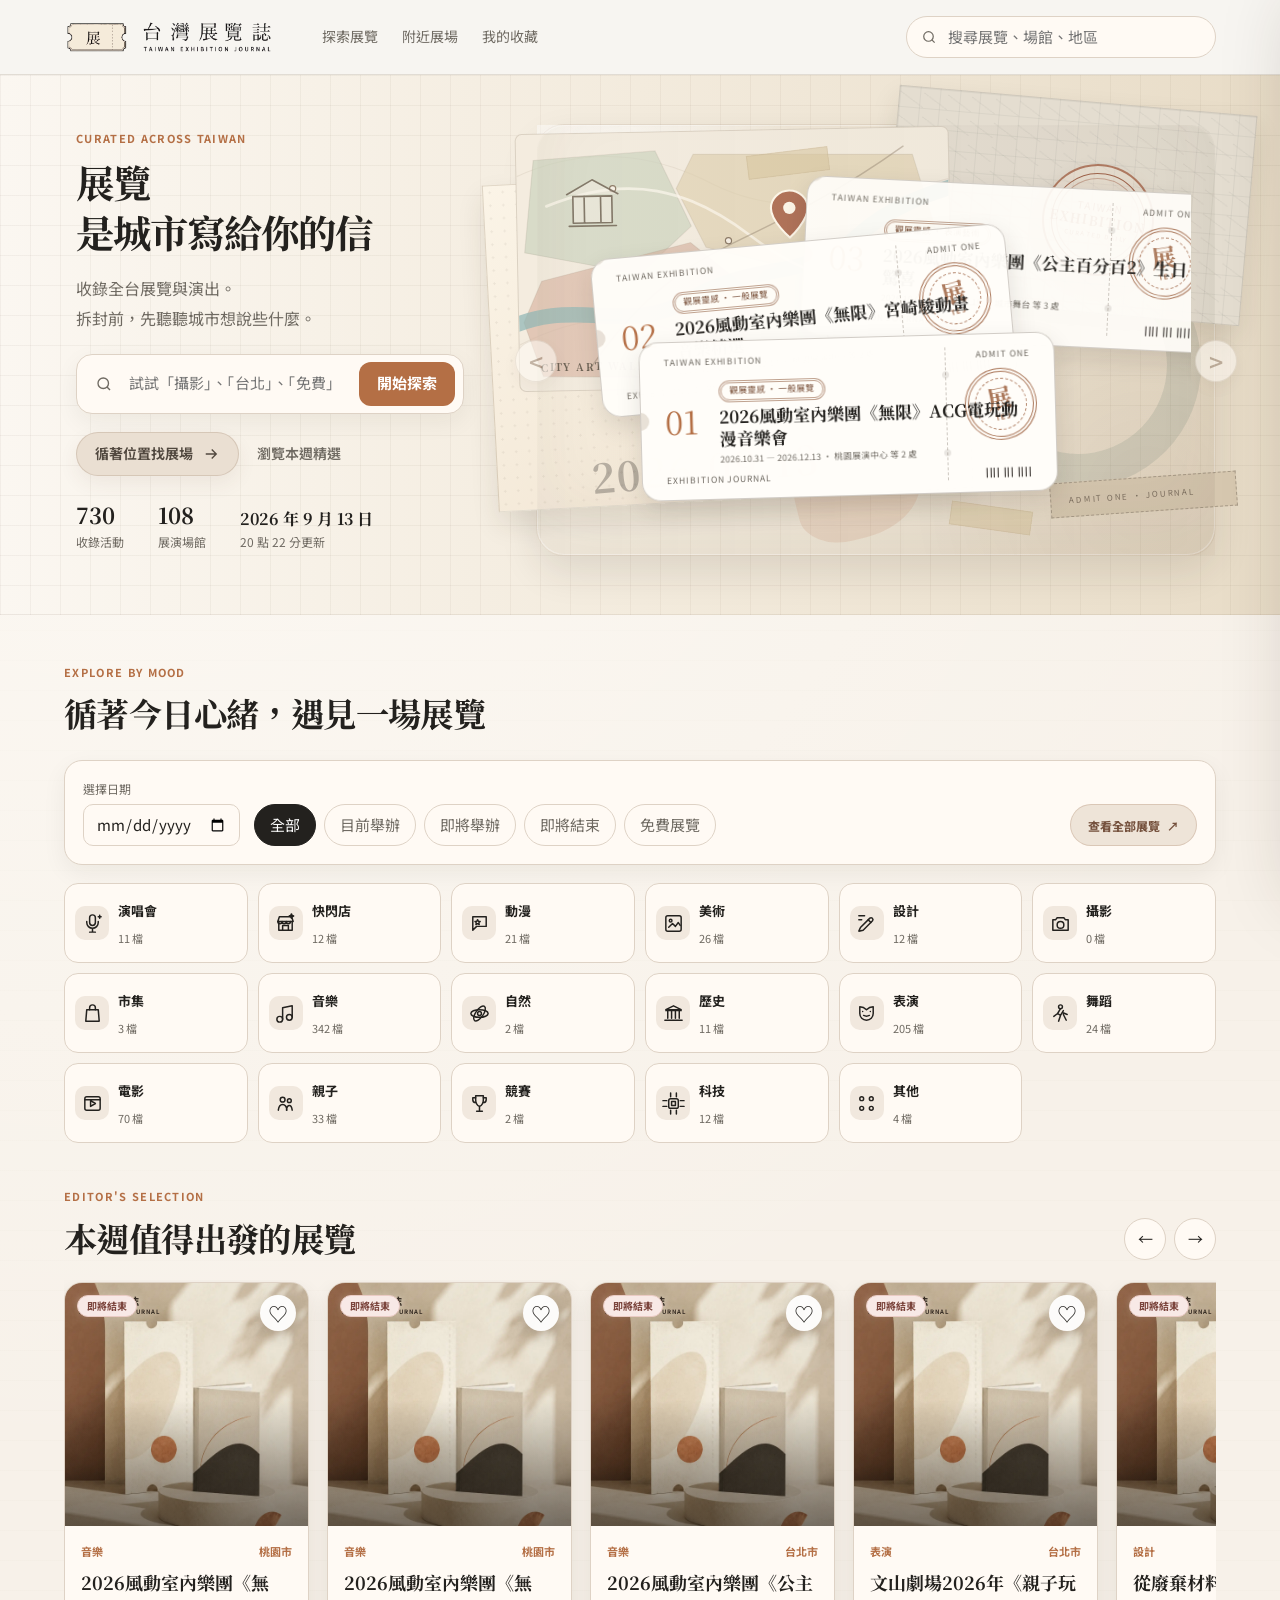
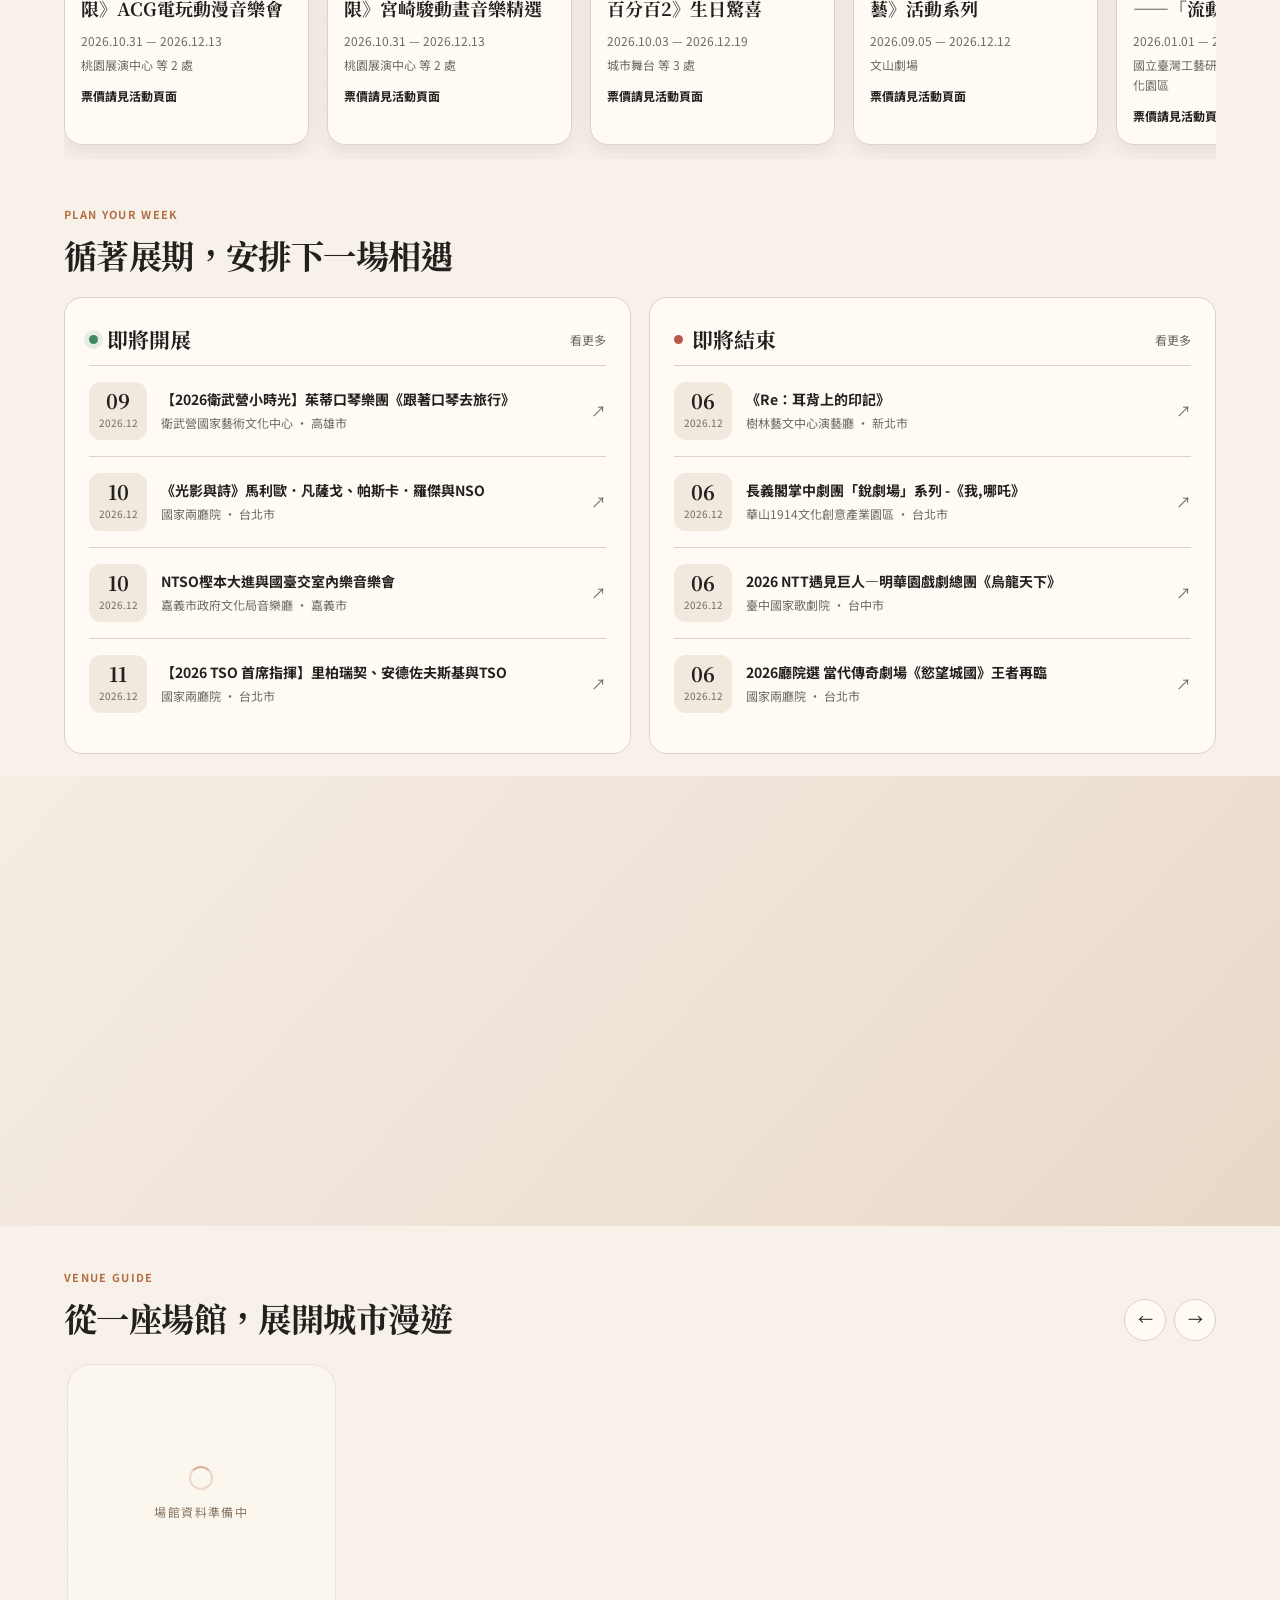
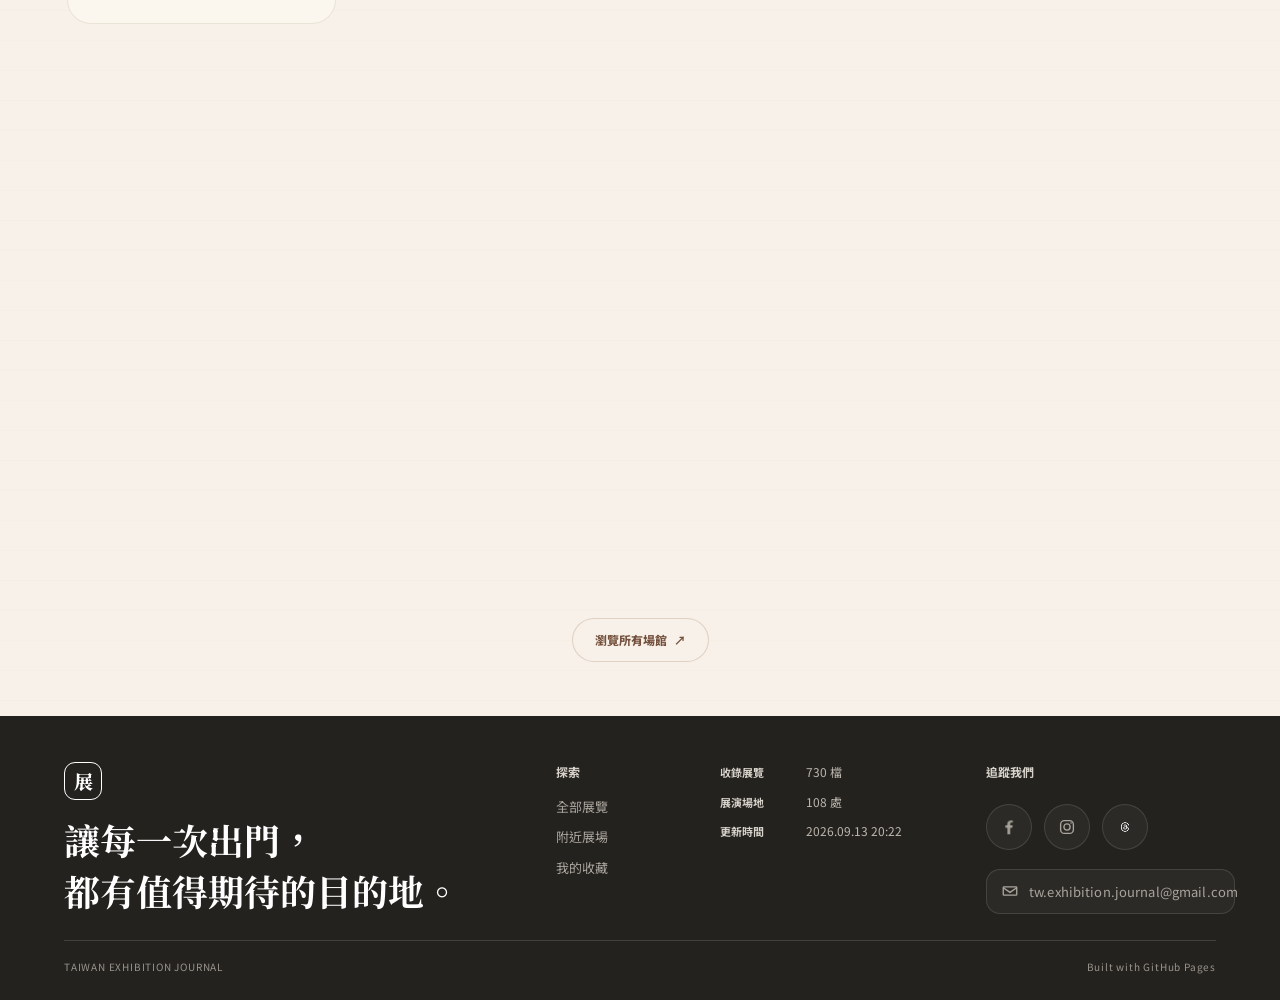
==== commit 6d7b1516: "R18.7：更新附近展場地圖圖釘操作，支援目前位置保留、圖釘拿取與重新放置，以及電腦版雙擊地圖放置。" ====
--- a/index.html
+++ b/index.html
@@ -4,7 +4,7 @@
   <meta charset="UTF-8">
   <meta name="viewport" content="width=device-width, initial-scale=1.0">
   <meta name="theme-color" content="#f7f1e9">
-  <meta name="exhibition-hub-release" content="6.5.0-r18.6">
+  <meta name="exhibition-hub-release" content="6.5.0-r18.7">
   <meta id="metaDescription" name="description" content="想看展，卻不知道從哪裡開始？整理全台最新展覽、藝術快閃與大型展會，一鍵掌握展期、場館與門票資訊，陪你找到下一次城市散步的靈感目的地。">
   <meta property="og:type" content="website">
   <meta id="metaOgTitle" property="og:title" content="台灣展覽誌｜全台展覽與演出資訊">
@@ -26,7 +26,7 @@
   <!-- Compatibility: assets/styles.css?v=6.5.0-r12-stable2-p5b · assets/app.js?v=6.5.0-r12-stable2-p5b -->
   <!-- Compatibility: assets/styles.css?v=6.5.0-r12-stable2-c3 · assets/app.js?v=6.5.0-r14-single-tap1 -->
   <!-- Performance patch P1: inward Hero controls, lower paint cost, smoother section reveals. -->
-  <link rel="stylesheet" href="assets/styles.css?v=6.5.0-r18.6">
+  <link rel="stylesheet" href="assets/styles.css?v=6.5.0-r18.7">
 <!-- Google Tag Manager -->
 <script>(function(w,d,s,l,i){w[l]=w[l]||[];w[l].push({'gtm.start':
 new Date().getTime(),event:'gtm.js'});var loaded=false;function load(){if(loaded)return;loaded=true;
@@ -514,7 +514,9 @@
         <div>
           <p class="eyebrow">NEARBY VENUES</p>
           <h1>附近展場</h1>
-          <p id="nearbyStatusText">允許定位後，顯示所在位置 3 公里內展場並依距離排序；可拖曳橘色圖釘重新搜尋，空白地圖可移動。</p>
+          <p class="nearby-status-text" id="nearbyStatusText">允許定位後，顯示所在位置 3 公里內展場並依距離排序；你的目前位置會保留在地圖上。</p>
+          <p class="nearby-pin-instructions" id="nearbyPinInstructions">圖釘操作：拖曳黃色圖釘重新搜尋；也可點一下左上角黃色圖釘拿取，再點地圖重新放置。電腦版可直接雙擊地圖放置。</p>
+          <!-- 相容舊版檢查：拖曳橘色圖釘重新搜尋 -->
         </div>
         <div class="nearby-hero-actions">
           <button class="location-button light" id="nearbyLocationButton" type="button">重新取得位置</button>
@@ -522,7 +524,7 @@
         </div>
       </div>
       <div class="nearby-layout">
-        <div class="nearby-map" id="nearbyMap" role="application" aria-label="附近展場地圖；可拖曳橘色圖釘搜尋，空白處可移動地圖，點擊場館圖釘查看資料"></div>
+        <div class="nearby-map" id="nearbyMap" role="application" aria-label="附近展場地圖；可拿取或拖曳黃色圖釘重新放置，電腦版可雙擊地圖放置圖釘，點擊綠色場館圖釘查看資料" aria-describedby="nearbyPinInstructions"></div>
         <div class="nearby-results">
           <div class="nearby-results-head"><h2 id="nearbyResultsHeading">你附近 3 公里內的展場</h2><span id="nearbyCount"></span></div>
           <div class="nearby-result-list" id="nearbyResultList"></div>
@@ -647,6 +649,6 @@
 
   <div class="toast" id="toast" role="status" aria-live="polite"></div>
 
-  <script src="assets/app.js?v=6.5.0-r18.6"></script>
+  <script src="assets/app.js?v=6.5.0-r18.7"></script>
 </body>
 </html>
--- a/assets/styles.css
+++ b/assets/styles.css
@@ -462,11 +462,11 @@
 .map-popup p { margin: 2px 0; color: var(--muted); font-size: 12px; }
 .map-popup a { display: inline-block; margin-top: 8px; color: var(--accent); font-size: 12px; font-weight: 700; }
 .nearby-map-pin { border: 0; background: transparent; }
-.nearby-map-pin-shell { width: 100%; height: 100%; display: grid; place-items: center; cursor: grab; filter: drop-shadow(0 3px 3px rgba(23,23,19,.25)); transition: transform .16s ease, filter .16s ease; }
+.nearby-map-pin-shell { width: 100%; height: 100%; display: grid; place-items: center; cursor: pointer; filter: drop-shadow(0 3px 3px rgba(23,23,19,.25)); transition: transform .16s ease, filter .16s ease; }
 .nearby-map-pin-shell svg { width: 100%; height: 100%; display: block; overflow: visible; }
 .nearby-map-pin-origin .nearby-map-pin-shell { filter: drop-shadow(0 4px 4px rgba(23,23,19,.32)); }
 .nearby-map-pin-origin.is-picked .nearby-map-pin-shell, .nearby-map-pin-venue:hover .nearby-map-pin-shell { transform: translateY(-2px) scale(1.08); filter: drop-shadow(0 5px 5px rgba(23,23,19,.34)); }
-.leaflet-marker-draggable .nearby-map-pin-shell { cursor: grab; }
+.nearby-map-pin-origin .nearby-map-pin-shell, .leaflet-marker-draggable .nearby-map-pin-shell { cursor: grab; }
 .leaflet-dragging .nearby-map-pin-shell, .nearby-map-pin-origin.is-picked .nearby-map-pin-shell { cursor: grabbing; }
 
 /* Detail */
@@ -8509,3 +8509,84 @@
   .listing-inline-search input { font-size: 12px; }
   .listing-inline-search button { min-height: 38px; padding-inline: 13px; }
 }
+
+/* Exhibition Hub V6.5.0-R18.7 — reusable nearby-map search pin. */
+.nearby-view-hero .nearby-status-text {
+  max-width: 46rem;
+  margin-bottom: 0;
+  color: var(--muted);
+}
+.nearby-view-hero .nearby-pin-instructions {
+  max-width: 46rem;
+  margin: 8px 0 0;
+  color: #765f4d;
+  font-size: 13px;
+  line-height: 1.7;
+}
+.nearby-pin-control.leaflet-bar {
+  width: 34px;
+  height: 34px;
+  clear: both;
+  overflow: visible;
+  border: 2px solid rgba(0, 0, 0, .2);
+  border-radius: 4px;
+  background: #fff;
+  box-shadow: none;
+}
+.nearby-pin-control[hidden] { display: none; }
+.nearby-pin-control-button {
+  width: 30px;
+  height: 30px;
+  margin: 0;
+  padding: 3px 6px 4px;
+  display: grid;
+  place-items: center;
+  border: 0;
+  border-radius: 2px;
+  background: #fff;
+  cursor: grab;
+  touch-action: none;
+}
+.nearby-pin-control-button:hover,
+.nearby-pin-control-button:focus-visible {
+  background: #f4eee6;
+  outline: 2px solid #c56538;
+  outline-offset: 2px;
+}
+.nearby-pin-control-button.is-picked {
+  background: #f4ddd1;
+  cursor: grabbing;
+}
+.nearby-pin-control-icon,
+.nearby-pin-control-icon svg {
+  width: 18px;
+  height: 23px;
+  display: block;
+}
+.nearby-pin-drag-ghost {
+  position: fixed;
+  z-index: 10000;
+  width: 30px;
+  height: 38px;
+  pointer-events: none;
+  transform: translate(-50%, -100%);
+  filter: none;
+}
+.nearby-pin-drag-ghost svg { width: 100%; height: 100%; display: block; }
+.nearby-map.is-pin-placement-armed,
+.nearby-map.is-pin-placement-armed .leaflet-grab,
+.nearby-map.is-pin-placement-armed .leaflet-interactive { cursor: crosshair; }
+
+@media (max-width: 760px), (hover: none), (pointer: coarse) {
+  .nearby-pin-control.leaflet-bar { width: 44px; height: 44px; }
+  .nearby-pin-control-button { width: 40px; height: 40px; padding: 7px 10px; }
+  .nearby-pin-control-icon,
+  .nearby-pin-control-icon svg { width: 20px; height: 26px; }
+  .nearby-view-hero .nearby-pin-instructions { font-size: 12px; }
+}
+
+/* The movable/search pin follows the supplied flat yellow-and-lavender artwork. */
+.nearby-map-pin-origin .nearby-map-pin-shell,
+.nearby-map-pin-origin.is-picked .nearby-map-pin-shell {
+  filter: none;
+}
